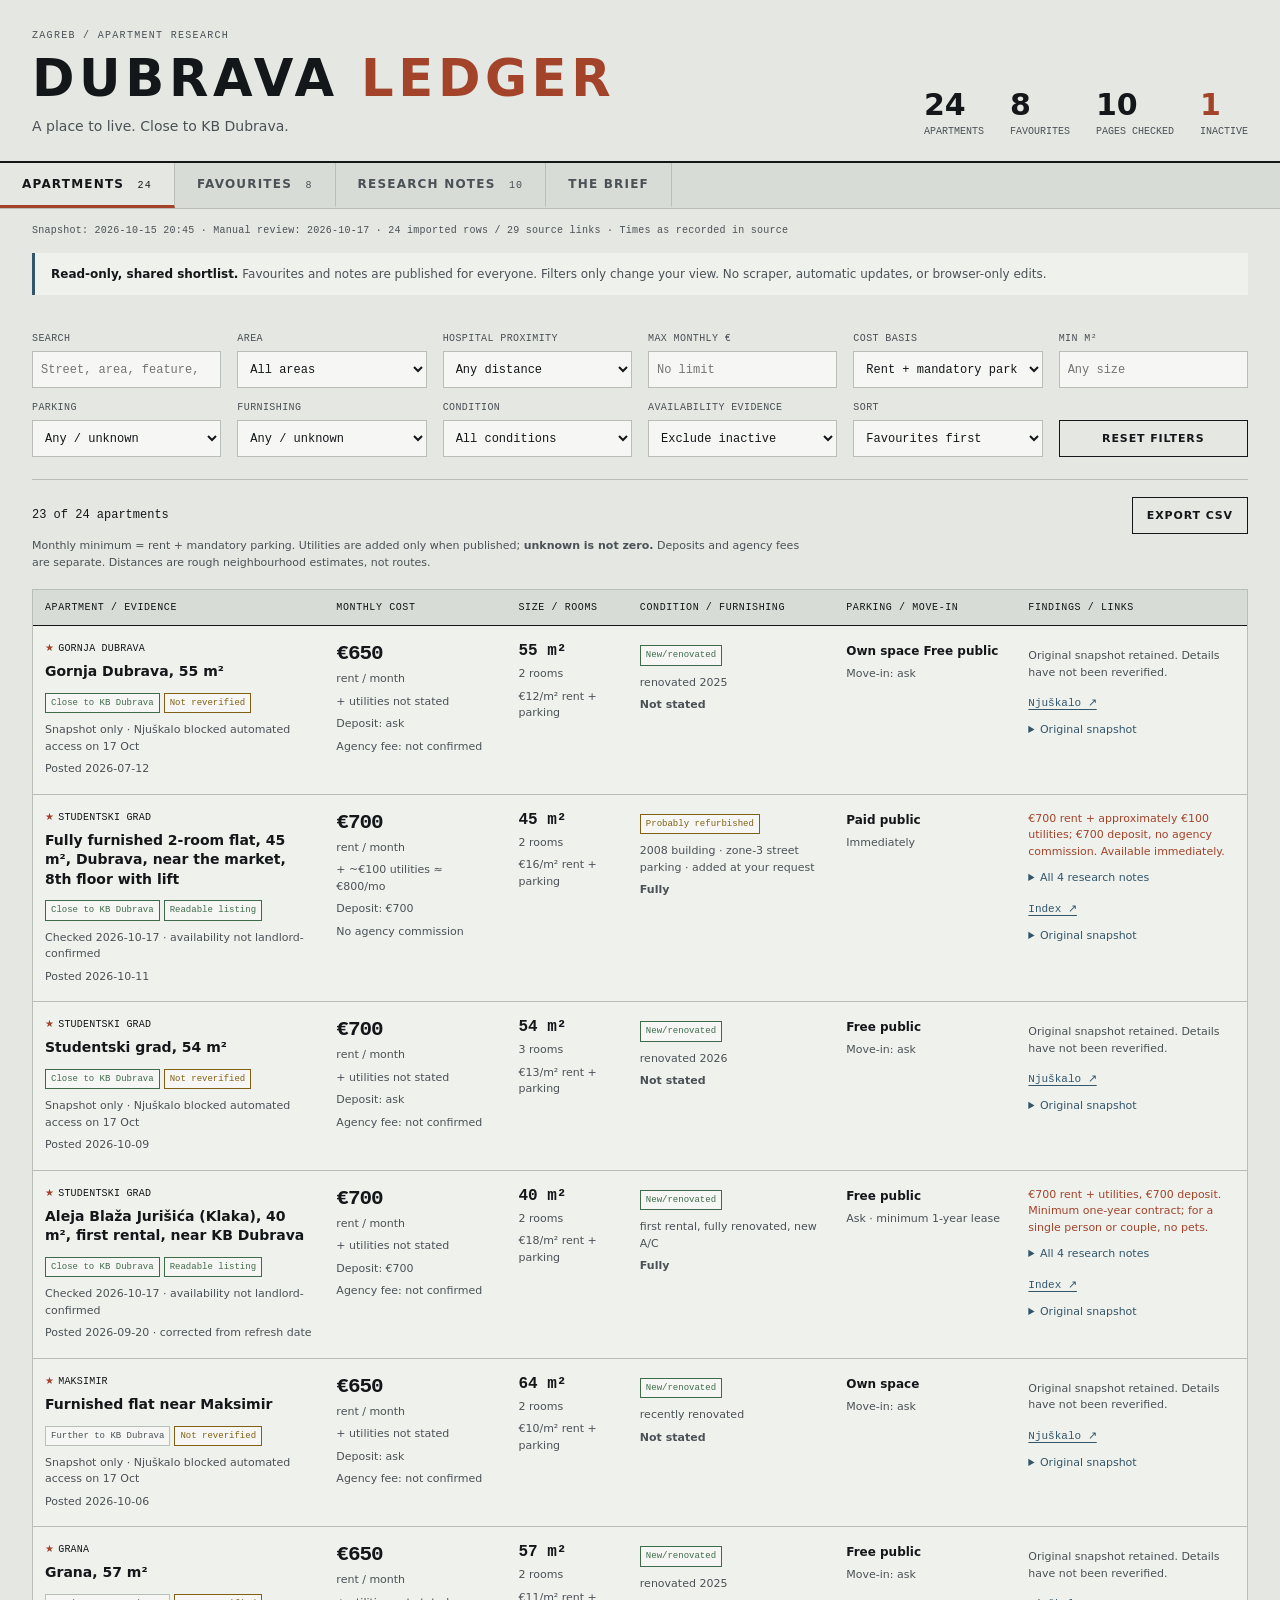
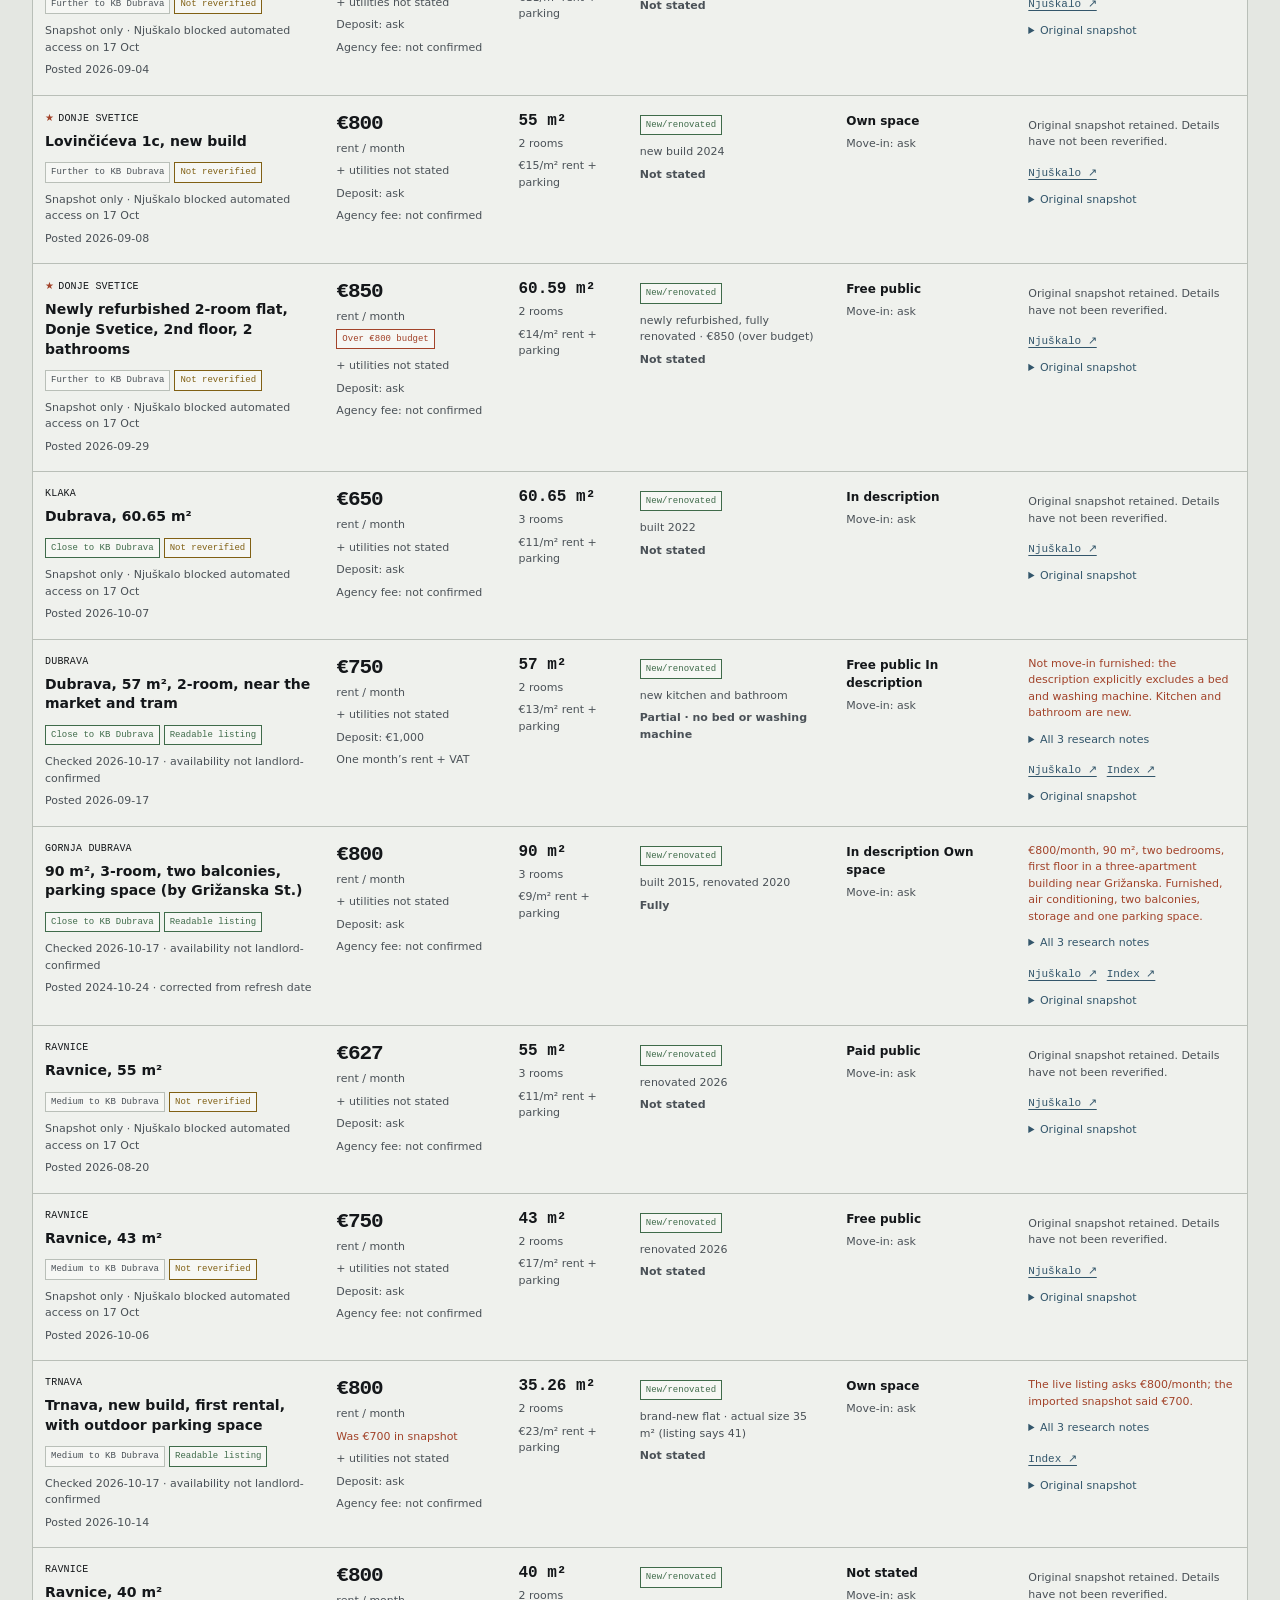
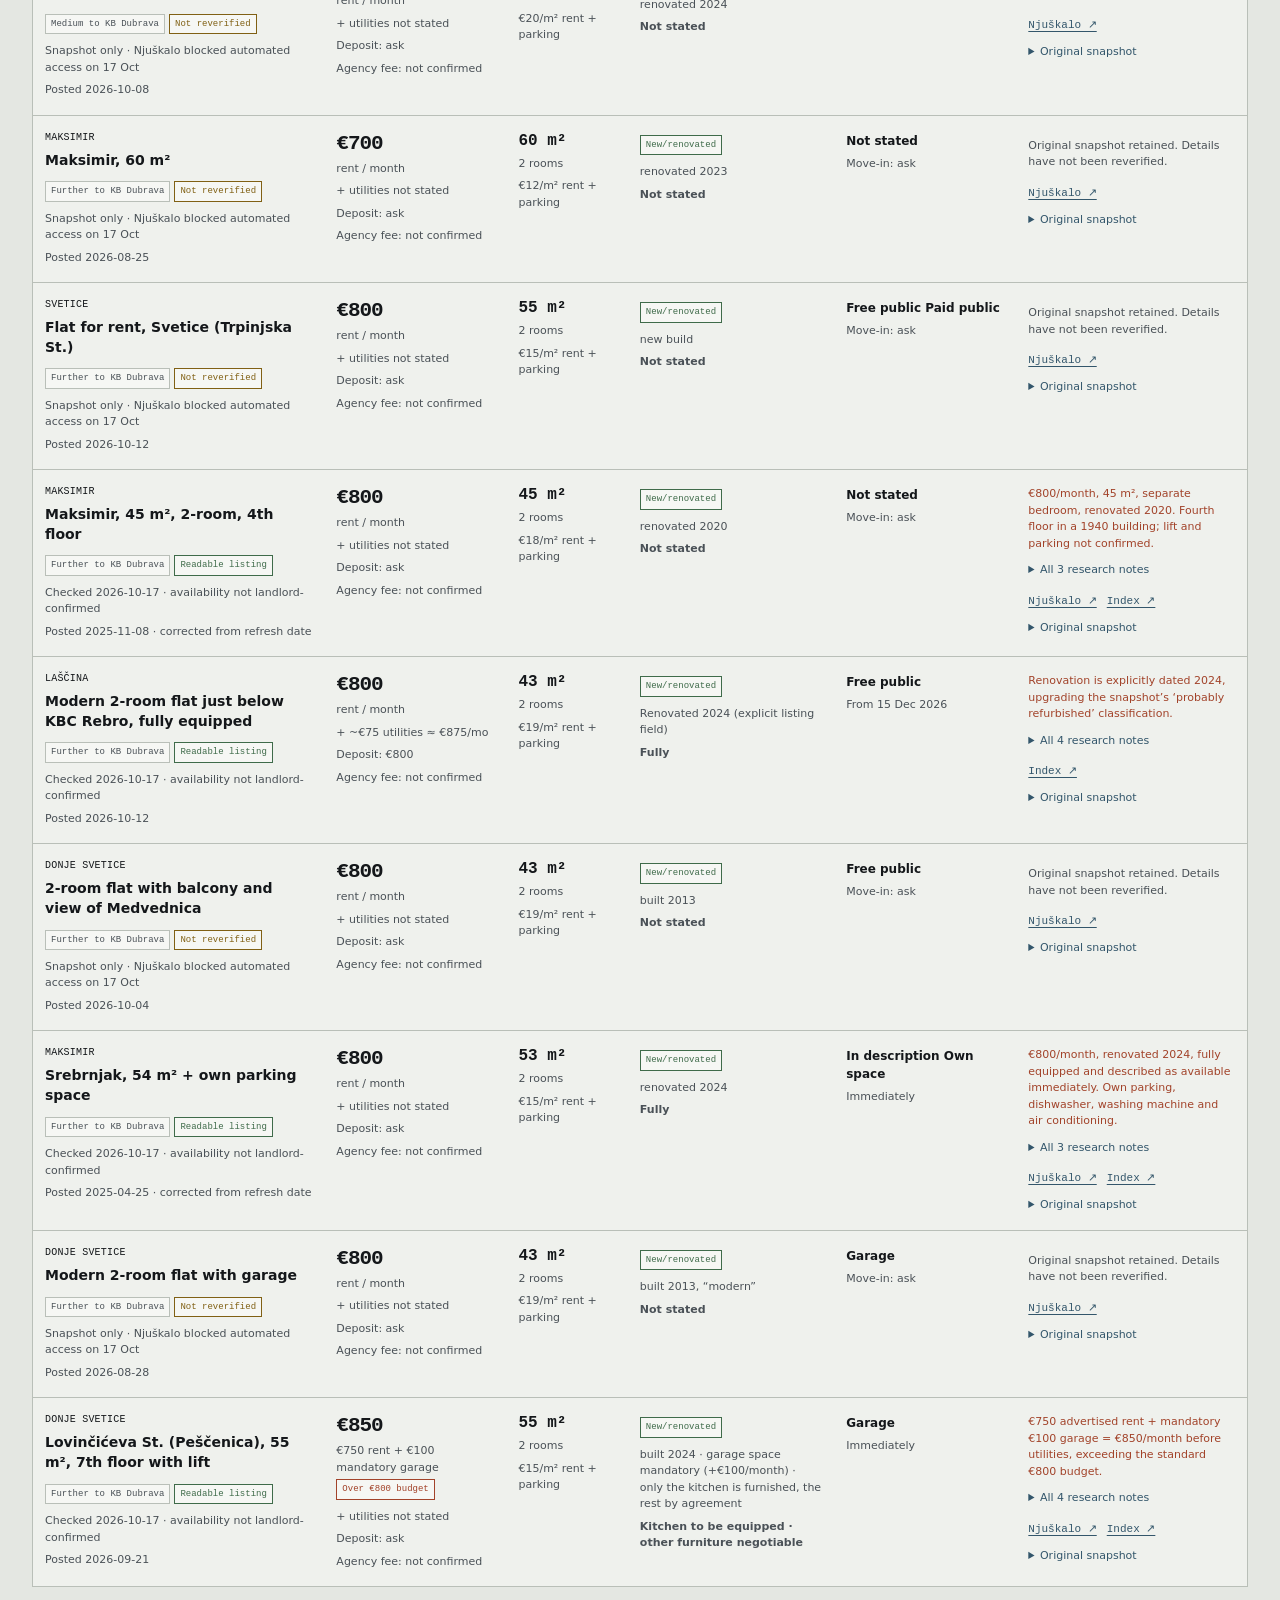
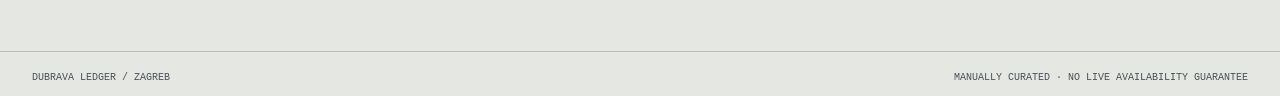
==== index.html @ 677662ec "Update apartment ledger: 2026-10-17" ====
<!doctype html>
<html lang="en">
<head>
  <meta charset="utf-8">
  <meta name="viewport" content="width=device-width, initial-scale=1">
  <meta name="theme-color" content="#e4e7e2">
  <meta name="description" content="A curated apartment rental shortlist near KB Dubrava, Zagreb. Prices, parking, furnishing and manually checked findings.">
  <title>Dubrava ledger — apartments, Zagreb</title>
  <style>:root{--paper:#e4e7e2;--paper-2:#d8dcd6;--card:#eff1ed;--ink:#14171a;--muted:#4a5157;--rule:#b9bfb8;--rust:#a2432a;--slate:#33566b;--green:#3f6b4a;--amber:#806014;--mono:ui-monospace,SFMono-Regular,Menlo,Consolas,monospace;--display:"Arial Narrow","Helvetica Neue Condensed",system-ui,sans-serif}
*{box-sizing:border-box}body{margin:0;background:var(--paper);color:var(--ink);font:14px/1.5 system-ui,-apple-system,sans-serif;-webkit-font-smoothing:antialiased}button,input,select{font:inherit}button,a,input,select,summary{-webkit-tap-highlight-color:transparent}a{color:var(--slate);text-underline-offset:3px}a:hover{color:var(--rust)}button{cursor:pointer}button:focus-visible,a:focus-visible,summary:focus-visible,input:focus-visible,select:focus-visible,.table-wrap:focus-visible{outline:2px solid var(--slate);outline-offset:3px}[hidden]{display:none!important}.masthead{display:flex;gap:24px;justify-content:space-between;align-items:end;padding:30px 32px 24px;border-bottom:2px solid var(--ink)}.eyebrow{font:10px var(--mono);letter-spacing:.13em;text-transform:uppercase;color:var(--muted);margin:0 0 12px}h1{font:750 clamp(32px,4vw,54px)/1 var(--display);text-transform:uppercase;letter-spacing:.09em;margin:0}h1 span{color:var(--rust)}.subtitle{margin:12px 0 0;color:var(--muted)}.counters{display:flex;gap:26px;flex-shrink:0}.counter{font:10px var(--mono);text-transform:uppercase;color:var(--muted)}.counter b{display:block;font:650 30px var(--display);color:var(--ink);margin-bottom:4px}.counter:last-child b{color:var(--rust)}.tabs{display:flex;background:var(--paper-2);border-bottom:1px solid var(--rule);position:sticky;top:0;z-index:10;overflow-x:auto}.tabs button{border:0;border-right:1px solid var(--rule);border-bottom:3px solid transparent;background:none;padding:14px 22px;font:700 12px var(--display);letter-spacing:.1em;text-transform:uppercase;color:var(--muted);white-space:nowrap}.tabs button[aria-pressed=true]{background:var(--paper);border-bottom-color:var(--rust);color:var(--ink)}.tabs span{font:10px var(--mono);margin-left:8px}.tabs button:hover{background:var(--card)}main{padding:0 32px 64px;max-width:1800px;margin:auto}.edition{padding:14px 0;font:10px/1.6 var(--mono);color:var(--muted);letter-spacing:.025em}.notice{padding:12px 16px;background:var(--card);border-left:3px solid var(--slate);color:var(--muted);margin-bottom:20px;font-size:12px}.notice strong{color:var(--ink)}.warning{border-color:var(--amber)}.filters{display:grid;grid-template-columns:repeat(6,minmax(130px,1fr));gap:14px 16px;padding:18px 0 22px;border-bottom:1px solid var(--rule);align-items:end}.filters label{display:flex;flex-direction:column;gap:7px;font:10px var(--mono);letter-spacing:.04em;text-transform:uppercase;color:var(--muted)}input,select{border:1px solid var(--rule);background:#f6f7f4;color:var(--ink);border-radius:0;padding:9px 8px;min-width:0;width:100%;font:12px var(--mono);height:37px}.button{border:1px solid var(--ink);border-radius:0;background:var(--ink);color:var(--paper);font:700 11px var(--display);text-transform:uppercase;letter-spacing:.08em;padding:10px 14px;min-height:37px}.button.ghost{background:transparent;color:var(--ink)}.button:hover{background:var(--paper-2);color:var(--ink)}.results-bar{display:flex;justify-content:space-between;align-items:center;gap:16px;margin-top:16px}.results-bar p{font:12px var(--mono)}.cost-key{font-size:11px;color:var(--muted);max-width:110ch;margin:4px 0 18px}.table-wrap{overflow:auto;border:1px solid var(--rule);background:var(--card)}table{width:100%;border-collapse:collapse;table-layout:fixed}th{text-align:left;font:10px var(--mono);text-transform:uppercase;letter-spacing:.06em;background:var(--paper-2);padding:12px;border-bottom:1px solid var(--ink)}th:first-child{width:24%}th:nth-child(2){width:15%}th:nth-child(3){width:10%}th:nth-child(4){width:17%}th:nth-child(5){width:15%}th:nth-child(6){width:19%}td{padding:16px 12px;vertical-align:top;border-bottom:1px solid var(--rule);font-size:12px;overflow-wrap:anywhere}tr:last-child td{border-bottom:0}tbody tr:hover{background:#e7eae5}.listing-title{font-weight:650;font-size:14px;margin:8px 0;line-height:1.4}.area-label{font:10px var(--mono);text-transform:uppercase;letter-spacing:.02em}.favourite{color:var(--rust);margin-right:4px}.badge{display:inline-block;font:9px/1.6 var(--mono);padding:2px 5px;border:1px solid var(--rule);margin:3px 4px 3px 0;color:var(--muted);background:#f6f7f4}.badge.good{color:var(--green);border-color:var(--green)}.badge.warn{color:var(--amber);border-color:var(--amber)}.badge.bad{color:var(--rust);border-color:var(--rust)}.money{font:650 21px var(--mono);letter-spacing:-.05em;white-space:nowrap}.detail{display:block;color:var(--muted);font-size:11px;margin-top:6px}.number{font:600 16px var(--mono);white-space:nowrap}.price-change{color:var(--rust)}.inactive{color:var(--muted)}.inactive .listing-title{text-decoration:line-through}.links{display:flex;gap:10px;flex-wrap:wrap;margin-top:12px}.links a{font:11px var(--mono);padding:3px 0}.findings-summary{margin:0 0 8px;color:var(--rust);font-size:11px}.row-findings{margin:8px 0 0;padding-left:16px;font-size:11px}.row-findings li{margin:6px 0}summary{cursor:pointer;color:var(--slate);font-size:11px}details{margin-top:10px}details p{font-size:11px;color:var(--muted);margin:8px 0}.empty{text-align:center;padding:60px 20px;background:var(--card);border:1px solid var(--rule)}.section-heading{margin:18px 0 24px}.section-heading h2,.brief h2{font:650 30px var(--display);letter-spacing:.02em;margin:0 0 8px}.section-heading p{color:var(--muted);max-width:75ch}.findings-grid{display:grid;grid-template-columns:repeat(2,minmax(0,1fr));gap:18px}.finding-card{padding:22px;background:var(--card);border:1px solid var(--rule);border-top:3px solid var(--slate)}.finding-card h3{font-size:16px;margin:8px 0}.finding-card ul{padding-left:18px;color:var(--muted);font-size:13px}.finding-card li{margin:8px 0}.brief{max-width:1050px;margin-top:20px}.brief-grid{display:grid;grid-template-columns:1fr 1fr;gap:20px;margin:24px 0}.brief article{padding:24px;background:var(--card);border-top:2px solid var(--ink)}.brief h3{margin:0 0 10px;font-size:19px}.brief p{color:var(--muted)}.brief article p:last-child{margin-bottom:0}footer{display:flex;justify-content:space-between;gap:16px;padding:20px 32px;border-top:1px solid var(--rule);font:10px var(--mono);text-transform:uppercase;color:var(--muted)}
@media(min-width:1600px){td{padding:18px 16px}}@media(max-width:1100px){.filters{grid-template-columns:repeat(4,minmax(120px,1fr))}.counters{gap:16px}table{min-width:1100px}.masthead{padding:24px}main{padding:0 24px 48px}}@media(max-width:650px){.masthead{display:block;padding:24px 18px}.counters{margin-top:24px;justify-content:space-between}.counter b{font-size:25px}main{padding:0 16px 40px}.tabs button{padding:13px 14px;font-size:11px}.filters{grid-template-columns:repeat(2,minmax(0,1fr));gap:14px 12px}.filters .search{grid-column:1/-1}.edition{font-size:9px}.notice{padding:12px}.results-bar p{font-size:11px}.table-wrap{border:0;background:transparent;overflow:visible}table,tbody{display:block;min-width:0}thead{display:none}tr{display:grid;grid-template-columns:1fr 1fr;background:var(--card);border:1px solid var(--rule);border-top:2px solid var(--ink);margin-bottom:16px}td{display:block;padding:12px;border-bottom:1px solid var(--rule)}td::before{content:attr(data-label);display:block;font:9px var(--mono);text-transform:uppercase;letter-spacing:.06em;color:var(--muted);margin-bottom:8px}td:first-child,td:last-child{grid-column:1/-1}td:first-child::before{display:none}td:last-child{border-bottom:0}.listing-title{font-size:16px}.findings-grid,.brief-grid{grid-template-columns:1fr}.finding-card{padding:18px}footer{padding:18px;flex-direction:column}.cost-key{font-size:11px}}
@media print{.tabs,.filters,.results-bar button,.edition,.button,footer{display:none}body{background:white;font-size:10px}main{padding:0}.masthead{padding:10px 0}.table-wrap{overflow:visible}table{min-width:0}th,td{font-size:9px;padding:6px}.money{font-size:13px}.listing-title{font-size:11px}tr{break-inside:avoid}a{color:black}}
</style>
</head>
<body>
  <header class="masthead">
    <div><p class="eyebrow">Zagreb / apartment research</p><h1>Dubrava <span>ledger</span></h1><p class="subtitle">A place to live. Close to KB Dubrava.</p></div>
    <div class="counters" id="counters"></div>
  </header>
  <nav class="tabs" aria-label="Views">
    <button data-view="all" aria-pressed="true">Apartments <span>24</span></button>
    <button data-view="favourites" aria-pressed="false">Favourites <span>8</span></button>
    <button data-view="findings" aria-pressed="false">Research notes <span>10</span></button>
    <button data-view="brief" aria-pressed="false">The brief</button>
  </nav>
  <main>
    <div class="edition" id="edition"></div>
    <section id="listings-view" aria-label="Apartment listings">
      <div class="notice"><strong>Read-only, shared shortlist.</strong> Favourites and notes are published for everyone. Filters only change your view. No scraper, automatic updates, or browser-only edits.</div>
      <form id="filters" class="filters" role="search" aria-label="Filter apartments">
        <label class="search">Search<input id="query" type="search" placeholder="Street, area, feature, finding…"></label>
        <label>Area<select id="neighbourhood"><option value="">All areas</option></select></label>
        <label>Hospital proximity<select id="distance"><option value="">Any distance</option><option>Close</option><option>Medium</option><option>Further</option></select></label>
        <label>Max monthly €<input id="max-price" type="number" min="0" step="25" placeholder="No limit"></label>
        <label>Cost basis<select id="cost-basis"><option value="rent">Rent + mandatory parking</option><option value="total">Plus known utilities</option></select></label>
        <label>Min m²<input id="min-area" type="number" min="0" step="5" placeholder="Any size"></label>
        <label>Parking<select id="parking"><option value="">Any / unknown</option><option value="confirmed">Confirmed parking</option><option value="own">Own space / garage</option><option value="free">Free public</option></select></label>
        <label>Furnishing<select id="furnished"><option value="">Any / unknown</option><option value="full">Fully furnished</option><option value="partial">Partial / kitchen only</option><option value="unknown">Not stated</option></select></label>
        <label>Condition<select id="condition"><option value="">All conditions</option><option value="confirmed">Confirmed new / renovated</option><option value="probable">Probably refurbished</option></select></label>
        <label>Availability evidence<select id="verification"><option value="">Exclude inactive</option><option value="all">Include inactive</option><option value="readable">Readable listing</option><option value="unchecked">Not reverified</option><option value="inactive">Inactive only</option></select></label>
        <label>Sort<select id="sort"><option value="favourites">Favourites first</option><option value="price">Lowest monthly cost</option><option value="area">Largest first</option><option value="distance">Closest first</option><option value="posted">Latest posted</option></select></label>
        <button class="button ghost" type="reset">Reset filters</button>
      </form>
      <div class="results-bar"><p id="result-count" role="status" aria-live="polite"></p><button id="export" class="button ghost">Export CSV</button></div>
      <p class="cost-key">Monthly minimum = rent + mandatory parking. Utilities are added only when published; <strong>unknown is not zero.</strong> Deposits and agency fees are separate. Distances are rough neighbourhood estimates, not routes.</p>
      <div class="table-wrap" tabindex="0" role="region" aria-label="Apartment comparison, scroll horizontally on smaller screens">
        <table><thead><tr><th>Apartment / evidence</th><th>Monthly cost</th><th>Size / rooms</th><th>Condition / furnishing</th><th>Parking / move-in</th><th>Findings / links</th></tr></thead><tbody id="rows"></tbody></table>
      </div>
      <div id="empty" class="empty" hidden><h2>No apartments match.</h2><p>Try a wider area, a higher budget, or include listings that have not been reverified.</p><button class="button" id="empty-reset">Reset filters</button></div>
    </section>
    <section id="findings-view" hidden aria-label="Research notes">
      <div class="section-heading"><h2>Read the small print.</h2><p>Manual listing checks, not promises from landlords. Original snapshot details remain available under each apartment.</p></div>
      <div class="notice warning"><strong>Partial verification.</strong> Index pages were readable. Njuškalo returned an automated-access challenge. A blocked listing is not evidence that an apartment is unavailable. No landlord has been contacted.</div>
      <div id="findings-list" class="findings-grid"></div>
    </section>
    <section id="brief-view" class="brief" hidden aria-label="Research criteria">
      <h2>The brief</h2>
      <div class="brief-grid">
        <article><p class="eyebrow">01 / Budget</p><h3>Up to €800 per month.</h3><p>The original shortlist allows one named €850 exception: the refurbished 60.59 m² Donje Svetice apartment. Mandatory extras are shown explicitly; no listing is silently removed for exceeding the budget.</p></article>
        <article><p class="eyebrow">02 / Space</p><h3>A separate bedroom.</h3><p>At least two rooms, including a separate bedroom. Seller-entered room counts can conflict with descriptions. Unverified details are retained from the snapshot, not independently certified.</p></article>
        <article><p class="eyebrow">03 / Location</p><h3>Near KB Dubrava.</h3><p>Gornja Dubrava, Dubrava, Ravnice, Maksimir, Svetice and Donje Svetice, plus the areas already included in the supplied shortlist. Close ≈ up to 2 km; medium ≈ 2–4 km; further ≈ over 4 km. These are inherited estimates, not measured journeys.</p></article>
        <article><p class="eyebrow">04 / Condition</p><h3>Newer or refurbished.</h3><p>New build, renovation from 2019 onward, or explicit claims such as first rental or newly furnished. Evidence and ambiguities are shown alongside each apartment. Photos have not been independently assessed in this review.</p></article>
      </div>
      <div class="notice"><strong>What was imported:</strong> all 24 visible rows and eight favourites from the supplied HTML snapshot. Its header mentioned 72 total listings, but the hidden rows and 48 rejected entries were not included in the file. Cross-posts stay grouped as one apartment.</div>
      <h3>How to read this page</h3><p><strong>Readable listing</strong> means the page was accessible without an inactive notice when checked. It does not confirm the flat is still available. <strong>Not reverified</strong> means the original snapshot is the only evidence. <strong>Inactive</strong> requires an explicit removal marker.</p>
      <p>Updates are curated in the project’s data file and republished. There is no database, tracking, account, shared-storage dependency, or automatic collection.</p>
    </section>
  </main>
  <footer><span>Dubrava ledger / Zagreb</span><span>Manually curated · No live availability guarantee</span></footer>
  <noscript><p class="notice">Enable JavaScript to view the embedded apartment dataset and filters.</p></noscript>
  <script id="listing-data" type="application/json">{"snapshot_at": "2026-10-15 20:45", "reviewed_at": "2026-10-17", "listings": [{"id": "I:7633964", "favourite": false, "posted": "2026-10-14", "new_in_snapshot": true, "rent": 800, "original_rent": 700, "utilities": null, "area": 35.26, "rooms": 2, "neighbourhood": "Trnava", "distance": "Medium", "title": "Trnava, new build, first rental, with outdoor parking space", "condition": "New/renovated", "condition_note": "brand-new flat · actual size 35 m² (listing says 41)", "furnished": "Not stated", "parking": "Own space", "move_in": "ask", "links": [{"url": "https://www.index.hr/oglasi/nekretnine/najam-stanova/oglas/stan/7633964", "label": "Index"}], "notes": "", "verification": "readable", "findings": ["The live listing asks €800/month; the imported snapshot said €700.", "Description states 35.26 m², a separate bedroom and an included 12.10 m² outdoor parking space. Structured fields say 41.31 m² and one room, conflicting with the description.", "First rental, first floor, lift. Furnishing, utilities, deposit and agency commission are not confirmed."], "deposit": null, "mandatory_parking": 0, "agency_fee": null, "snapshot": {"id": "I:7633964", "favourite": false, "posted": "2026-10-14", "new_in_snapshot": true, "rent": 700, "original_rent": 700, "utilities": null, "area": 35.3, "rooms": 2, "neighbourhood": "Trnava", "distance": "Medium", "title": "Trnava, new build, first rental, with outdoor parking space", "condition": "New/renovated", "condition_note": "brand-new flat · actual size 35 m² (listing says 41)", "furnished": "Not stated", "parking": "Own space", "move_in": "ask", "links": [{"url": "https://www.index.hr/oglasi/nekretnine/najam-stanova/oglas/stan/7633964", "label": "Index"}], "notes": "", "verification": "unchecked", "findings": [], "deposit": null, "mandatory_parking": 0, "agency_fee": null}, "verified_at": "2026-10-17"}, {"id": "N:16278754", "favourite": false, "posted": "2026-10-12", "new_in_snapshot": false, "rent": 800, "original_rent": 800, "utilities": null, "area": 55.0, "rooms": 2, "neighbourhood": "Svetice", "distance": "Further", "title": "Flat for rent, Svetice (Trpinjska St.)", "condition": "New/renovated", "condition_note": "new build", "furnished": "Not stated", "parking": "Free public Paid public", "move_in": "ask", "links": [{"url": "https://www.njuskalo.hr/nekretnine/stan-oglas-16278754", "label": "Njuškalo"}], "notes": "", "verification": "unchecked", "findings": [], "deposit": null, "mandatory_parking": 0, "agency_fee": null, "snapshot": {"id": "N:16278754", "favourite": false, "posted": "2026-10-12", "new_in_snapshot": false, "rent": 800, "original_rent": 800, "utilities": null, "area": 55.0, "rooms": 2, "neighbourhood": "Svetice", "distance": "Further", "title": "Flat for rent, Svetice (Trpinjska St.)", "condition": "New/renovated", "condition_note": "new build", "furnished": "Not stated", "parking": "Free public Paid public", "move_in": "ask", "links": [{"url": "https://www.njuskalo.hr/nekretnine/stan-oglas-16278754", "label": "Njuškalo"}], "notes": "", "verification": "unchecked", "findings": [], "deposit": null, "mandatory_parking": 0, "agency_fee": null}}, {"id": "I:7103578", "favourite": false, "posted": "2025-11-08", "new_in_snapshot": false, "rent": 800, "original_rent": 800, "utilities": null, "area": 45.0, "rooms": 2, "neighbourhood": "Maksimir", "distance": "Further", "title": "Maksimir, 45 m², 2-room, 4th floor", "condition": "New/renovated", "condition_note": "renovated 2020", "furnished": "Not stated", "parking": "Not stated", "move_in": "ask", "links": [{"url": "https://www.njuskalo.hr/nekretnine/stan-oglas-48044715", "label": "Njuškalo"}, {"url": "https://www.index.hr/oglasi/nekretnine/najam-stanova/oglas/stan/7103578", "label": "Index"}], "notes": "", "verification": "readable", "findings": ["€800/month, 45 m², separate bedroom, renovated 2020. Fourth floor in a 1940 building; lift and parking not confirmed.", "Pets explicitly allowed. Agency offers a video and floor plan before a viewing; commission and furnishing need confirmation.", "12 October is the refresh date, not the original posting date (8 November 2025)."], "deposit": null, "mandatory_parking": 0, "agency_fee": null, "snapshot": {"id": "I:7103578", "favourite": false, "posted": "2026-10-12", "new_in_snapshot": false, "rent": 800, "original_rent": 800, "utilities": null, "area": 45.0, "rooms": 2, "neighbourhood": "Maksimir", "distance": "Further", "title": "Maksimir, 45 m², 2-room, 4th floor", "condition": "New/renovated", "condition_note": "renovated 2020", "furnished": "Not stated", "parking": "Not stated", "move_in": "ask", "links": [{"url": "https://www.njuskalo.hr/nekretnine/stan-oglas-48044715", "label": "Njuškalo"}, {"url": "https://www.index.hr/oglasi/nekretnine/najam-stanova/oglas/stan/7103578", "label": "Index"}], "notes": "", "verification": "unchecked", "findings": [], "deposit": null, "mandatory_parking": 0, "agency_fee": null}, "verified_at": "2026-10-17"}, {"id": "I:7631451", "favourite": false, "posted": "2026-10-12", "new_in_snapshot": true, "rent": 800, "original_rent": 800, "utilities": 75, "area": 43.0, "rooms": 2, "neighbourhood": "Laščina", "distance": "Further", "title": "Modern 2-room flat just below KBC Rebro, fully equipped", "condition": "New/renovated", "condition_note": "Renovated 2024 (explicit listing field)", "furnished": "Fully", "parking": "Free public", "move_in": "From 15 Dec 2026", "links": [{"url": "https://www.index.hr/oglasi/nekretnine/najam-stanova/oglas/stan/7631451", "label": "Index"}], "notes": "", "verification": "readable", "findings": ["Renovation is explicitly dated 2024, upgrading the snapshot’s ‘probably refurbished’ classification.", "€800 rent + approximately €75 utilities; TV/internet chosen separately. €800 deposit and a minimum one-year lease.", "Available only from 15 December 2026. Near KBC Rebro, not KB Dubrava.", "Fully furnished with dishwasher and washer-dryer; gas heating, first floor, free public parking."], "deposit": 800, "mandatory_parking": 0, "agency_fee": null, "snapshot": {"id": "I:7631451", "favourite": false, "posted": "2026-10-12", "new_in_snapshot": true, "rent": 800, "original_rent": 800, "utilities": 75, "area": 43.0, "rooms": 2, "neighbourhood": "Laščina", "distance": "Further", "title": "Modern 2-room flat just below KBC Rebro, fully equipped", "condition": "Probably refurbished", "condition_note": "“modern” · aimed at doctors and residents", "furnished": "Fully", "parking": "Free public", "move_in": "From 15 Dec 2026", "links": [{"url": "https://www.index.hr/oglasi/nekretnine/najam-stanova/oglas/stan/7631451", "label": "Index"}], "notes": "", "verification": "unchecked", "findings": [], "deposit": null, "mandatory_parking": 0, "agency_fee": null}, "verified_at": "2026-10-17"}, {"id": "I:7630950", "favourite": true, "posted": "2026-10-11", "new_in_snapshot": false, "rent": 700, "original_rent": 700, "utilities": 100, "area": 45.0, "rooms": 2, "neighbourhood": "Studentski grad", "distance": "Close", "title": "Fully furnished 2-room flat, 45 m², Dubrava, near the market, 8th floor with lift", "condition": "Probably refurbished", "condition_note": "2008 building · zone-3 street parking · added at your request", "furnished": "Fully", "parking": "Paid public", "move_in": "Immediately", "links": [{"url": "https://www.index.hr/oglasi/nekretnine/najam-stanova/oglas/stan/7630950", "label": "Index"}], "notes": "", "verification": "readable", "findings": ["€700 rent + approximately €100 utilities; €700 deposit, no agency commission. Available immediately.", "Fully furnished: separate bedroom, dishwasher, washing machine, oven, TV and fibre connection. Eighth floor with a lift.", "Parking conflict: description says paid zone-3 street parking; a structured field says garage. Do not assume a garage is included.", "The building dates to 2008; a recent renovation is not independently confirmed."], "deposit": 700, "mandatory_parking": 0, "agency_fee": "No agency commission", "snapshot": {"id": "I:7630950", "favourite": true, "posted": "2026-10-11", "new_in_snapshot": false, "rent": 700, "original_rent": 700, "utilities": 100, "area": 45.0, "rooms": 2, "neighbourhood": "Studentski grad", "distance": "Close", "title": "Fully furnished 2-room flat, 45 m², Dubrava, near the market, 8th floor with lift", "condition": "Probably refurbished", "condition_note": "2008 building · zone-3 street parking · added at your request", "furnished": "Fully", "parking": "Paid public", "move_in": "Immediately", "links": [{"url": "https://www.index.hr/oglasi/nekretnine/najam-stanova/oglas/stan/7630950", "label": "Index"}], "notes": "", "verification": "unchecked", "findings": [], "deposit": null, "mandatory_parking": 0, "agency_fee": null}, "verified_at": "2026-10-17"}, {"id": "N:51794152", "favourite": true, "posted": "2026-10-09", "new_in_snapshot": false, "rent": 700, "original_rent": 700, "utilities": null, "area": 54.0, "rooms": 3, "neighbourhood": "Studentski grad", "distance": "Close", "title": "Studentski grad, 54 m²", "condition": "New/renovated", "condition_note": "renovated 2026", "furnished": "Not stated", "parking": "Free public", "move_in": "ask", "links": [{"url": "https://www.njuskalo.hr/nekretnine/stan-oglas-51794152", "label": "Njuškalo"}], "notes": "", "verification": "unchecked", "findings": [], "deposit": null, "mandatory_parking": 0, "agency_fee": null, "snapshot": {"id": "N:51794152", "favourite": true, "posted": "2026-10-09", "new_in_snapshot": false, "rent": 700, "original_rent": 700, "utilities": null, "area": 54.0, "rooms": 3, "neighbourhood": "Studentski grad", "distance": "Close", "title": "Studentski grad, 54 m²", "condition": "New/renovated", "condition_note": "renovated 2026", "furnished": "Not stated", "parking": "Free public", "move_in": "ask", "links": [{"url": "https://www.njuskalo.hr/nekretnine/stan-oglas-51794152", "label": "Njuškalo"}], "notes": "", "verification": "unchecked", "findings": [], "deposit": null, "mandatory_parking": 0, "agency_fee": null}}, {"id": "N:42009217", "favourite": false, "posted": "2026-10-08", "new_in_snapshot": false, "rent": 800, "original_rent": 800, "utilities": null, "area": 40.0, "rooms": 2, "neighbourhood": "Ravnice", "distance": "Medium", "title": "Ravnice, 40 m²", "condition": "New/renovated", "condition_note": "renovated 2024", "furnished": "Not stated", "parking": "Not stated", "move_in": "ask", "links": [{"url": "https://www.njuskalo.hr/nekretnine/stan-oglas-42009217", "label": "Njuškalo"}], "notes": "", "verification": "unchecked", "findings": [], "deposit": null, "mandatory_parking": 0, "agency_fee": null, "snapshot": {"id": "N:42009217", "favourite": false, "posted": "2026-10-08", "new_in_snapshot": false, "rent": 800, "original_rent": 800, "utilities": null, "area": 40.0, "rooms": 2, "neighbourhood": "Ravnice", "distance": "Medium", "title": "Ravnice, 40 m²", "condition": "New/renovated", "condition_note": "renovated 2024", "furnished": "Not stated", "parking": "Not stated", "move_in": "ask", "links": [{"url": "https://www.njuskalo.hr/nekretnine/stan-oglas-42009217", "label": "Njuškalo"}], "notes": "", "verification": "unchecked", "findings": [], "deposit": null, "mandatory_parking": 0, "agency_fee": null}}, {"id": "N:51470356", "favourite": false, "posted": "2026-10-07", "new_in_snapshot": false, "rent": 650, "original_rent": 650, "utilities": null, "area": 60.65, "rooms": 3, "neighbourhood": "Klaka", "distance": "Close", "title": "Dubrava, 60.65 m²", "condition": "New/renovated", "condition_note": "built 2022", "furnished": "Not stated", "parking": "In description", "move_in": "ask", "links": [{"url": "https://www.njuskalo.hr/nekretnine/stan-oglas-51470356", "label": "Njuškalo"}], "notes": "", "verification": "unchecked", "findings": [], "deposit": null, "mandatory_parking": 0, "agency_fee": null, "snapshot": {"id": "N:51470356", "favourite": false, "posted": "2026-10-07", "new_in_snapshot": false, "rent": 650, "original_rent": 650, "utilities": null, "area": 60.65, "rooms": 3, "neighbourhood": "Klaka", "distance": "Close", "title": "Dubrava, 60.65 m²", "condition": "New/renovated", "condition_note": "built 2022", "furnished": "Not stated", "parking": "In description", "move_in": "ask", "links": [{"url": "https://www.njuskalo.hr/nekretnine/stan-oglas-51470356", "label": "Njuškalo"}], "notes": "", "verification": "unchecked", "findings": [], "deposit": null, "mandatory_parking": 0, "agency_fee": null}}, {"id": "N:51754534", "favourite": true, "posted": "2026-10-06", "new_in_snapshot": false, "rent": 650, "original_rent": 650, "utilities": null, "area": 64.0, "rooms": 2, "neighbourhood": "Maksimir", "distance": "Further", "title": "Furnished flat near Maksimir", "condition": "New/renovated", "condition_note": "recently renovated", "furnished": "Not stated", "parking": "Own space", "move_in": "ask", "links": [{"url": "https://www.njuskalo.hr/nekretnine/stan-oglas-51754534", "label": "Njuškalo"}], "notes": "", "verification": "unchecked", "findings": [], "deposit": null, "mandatory_parking": 0, "agency_fee": null, "snapshot": {"id": "N:51754534", "favourite": true, "posted": "2026-10-06", "new_in_snapshot": false, "rent": 650, "original_rent": 650, "utilities": null, "area": 64.0, "rooms": 2, "neighbourhood": "Maksimir", "distance": "Further", "title": "Furnished flat near Maksimir", "condition": "New/renovated", "condition_note": "recently renovated", "furnished": "Not stated", "parking": "Own space", "move_in": "ask", "links": [{"url": "https://www.njuskalo.hr/nekretnine/stan-oglas-51754534", "label": "Njuškalo"}], "notes": "", "verification": "unchecked", "findings": [], "deposit": null, "mandatory_parking": 0, "agency_fee": null}}, {"id": "N:51693449", "favourite": false, "posted": "2026-10-06", "new_in_snapshot": false, "rent": 750, "original_rent": 750, "utilities": null, "area": 43.0, "rooms": 2, "neighbourhood": "Ravnice", "distance": "Medium", "title": "Ravnice, 43 m²", "condition": "New/renovated", "condition_note": "renovated 2026", "furnished": "Not stated", "parking": "Free public", "move_in": "ask", "links": [{"url": "https://www.njuskalo.hr/nekretnine/stan-oglas-51693449", "label": "Njuškalo"}], "notes": "", "verification": "unchecked", "findings": [], "deposit": null, "mandatory_parking": 0, "agency_fee": null, "snapshot": {"id": "N:51693449", "favourite": false, "posted": "2026-10-06", "new_in_snapshot": false, "rent": 750, "original_rent": 750, "utilities": null, "area": 43.0, "rooms": 2, "neighbourhood": "Ravnice", "distance": "Medium", "title": "Ravnice, 43 m²", "condition": "New/renovated", "condition_note": "renovated 2026", "furnished": "Not stated", "parking": "Free public", "move_in": "ask", "links": [{"url": "https://www.njuskalo.hr/nekretnine/stan-oglas-51693449", "label": "Njuškalo"}], "notes": "", "verification": "unchecked", "findings": [], "deposit": null, "mandatory_parking": 0, "agency_fee": null}}, {"id": "I:7552223", "favourite": true, "posted": "2026-09-20", "new_in_snapshot": false, "rent": 700, "original_rent": 700, "utilities": null, "area": 40.0, "rooms": 2, "neighbourhood": "Studentski grad", "distance": "Close", "title": "Aleja Blaža Jurišića (Klaka), 40 m², first rental, near KB Dubrava", "condition": "New/renovated", "condition_note": "first rental, fully renovated, new A/C", "furnished": "Fully", "parking": "Free public", "move_in": "Ask · minimum 1-year lease", "links": [{"url": "https://www.index.hr/oglasi/nekretnine/najam-stanova/oglas/stan/7552223", "label": "Index"}], "notes": "", "verification": "readable", "findings": ["€700 rent + utilities, €700 deposit. Minimum one-year contract; for a single person or couple, no pets.", "Fully renovated and furnished, first rental. Free public parking in front of the building.", "Electric heating and new air conditioning. Utilities are described as low but no amount is published. Ask for winter bills.", "Third of four floors; lift is not confirmed. The displayed posting date is 20 September, refreshed 6 October."], "deposit": 700, "mandatory_parking": 0, "agency_fee": null, "snapshot": {"id": "I:7552223", "favourite": true, "posted": "2026-10-06", "new_in_snapshot": false, "rent": 700, "original_rent": 700, "utilities": null, "area": 40.0, "rooms": 2, "neighbourhood": "Studentski grad", "distance": "Close", "title": "Aleja Blaža Jurišića (Klaka), 40 m², first rental, near KB Dubrava", "condition": "New/renovated", "condition_note": "first rental, fully renovated, new A/C", "furnished": "Fully", "parking": "Free public", "move_in": "Min. 1-year lease", "links": [{"url": "https://www.index.hr/oglasi/nekretnine/najam-stanova/oglas/stan/7552223", "label": "Index"}], "notes": "", "verification": "unchecked", "findings": [], "deposit": null, "mandatory_parking": 0, "agency_fee": null}, "verified_at": "2026-10-17"}, {"id": "N:51508182", "favourite": false, "posted": "2026-10-04", "new_in_snapshot": false, "rent": 800, "original_rent": 800, "utilities": null, "area": 43.0, "rooms": 2, "neighbourhood": "Donje Svetice", "distance": "Further", "title": "2-room flat with balcony and view of Medvednica", "condition": "New/renovated", "condition_note": "built 2013", "furnished": "Not stated", "parking": "Free public", "move_in": "ask", "links": [{"url": "https://www.njuskalo.hr/nekretnine/stan-oglas-51508182", "label": "Njuškalo"}], "notes": "", "verification": "unchecked", "findings": [], "deposit": null, "mandatory_parking": 0, "agency_fee": null, "snapshot": {"id": "N:51508182", "favourite": false, "posted": "2026-10-04", "new_in_snapshot": false, "rent": 800, "original_rent": 800, "utilities": null, "area": 43.0, "rooms": 2, "neighbourhood": "Donje Svetice", "distance": "Further", "title": "2-room flat with balcony and view of Medvednica", "condition": "New/renovated", "condition_note": "built 2013", "furnished": "Not stated", "parking": "Free public", "move_in": "ask", "links": [{"url": "https://www.njuskalo.hr/nekretnine/stan-oglas-51508182", "label": "Njuškalo"}], "notes": "", "verification": "unchecked", "findings": [], "deposit": null, "mandatory_parking": 0, "agency_fee": null}}, {"id": "I:6408176", "favourite": false, "posted": "2024-10-24", "new_in_snapshot": false, "rent": 800, "original_rent": 800, "utilities": null, "area": 90.0, "rooms": 3, "neighbourhood": "Gornja Dubrava", "distance": "Close", "title": "90 m², 3-room, two balconies, parking space (by Grižanska St.)", "condition": "New/renovated", "condition_note": "built 2015, renovated 2020", "furnished": "Fully", "parking": "In description Own space", "move_in": "ask", "links": [{"url": "https://www.njuskalo.hr/nekretnine/stan-oglas-44821731", "label": "Njuškalo"}, {"url": "https://www.index.hr/oglasi/nekretnine/najam-stanova/oglas/stan/6408176", "label": "Index"}], "notes": "", "verification": "readable", "findings": ["€800/month, 90 m², two bedrooms, first floor in a three-apartment building near Grižanska. Furnished, air conditioning, two balconies, storage and one parking space.", "Description says one bathroom plus a separate WC, despite the structured field indicating two bathrooms.", "Original posting is 24 October 2024, refreshed 23 September 2026. The snapshot’s construction and renovation years could not be confirmed on Index. Utilities, deposit and agency fee need confirmation."], "deposit": null, "mandatory_parking": 0, "agency_fee": null, "snapshot": {"id": "I:6408176", "favourite": false, "posted": "2026-09-30", "new_in_snapshot": false, "rent": 800, "original_rent": 800, "utilities": null, "area": 90.0, "rooms": 3, "neighbourhood": "Gornja Dubrava", "distance": "Close", "title": "90 m², 3-room, two balconies, parking space (by Grižanska St.)", "condition": "New/renovated", "condition_note": "built 2015, renovated 2020", "furnished": "Fully", "parking": "In description Own space", "move_in": "ask", "links": [{"url": "https://www.njuskalo.hr/nekretnine/stan-oglas-44821731", "label": "Njuškalo"}, {"url": "https://www.index.hr/oglasi/nekretnine/najam-stanova/oglas/stan/6408176", "label": "Index"}], "notes": "", "verification": "unchecked", "findings": [], "deposit": null, "mandatory_parking": 0, "agency_fee": null}, "verified_at": "2026-10-17"}, {"id": "N:51292867", "favourite": true, "posted": "2026-09-29", "new_in_snapshot": false, "rent": 850, "original_rent": 850, "utilities": null, "area": 60.59, "rooms": 2, "neighbourhood": "Donje Svetice", "distance": "Further", "title": "Newly refurbished 2-room flat, Donje Svetice, 2nd floor, 2 bathrooms", "condition": "New/renovated", "condition_note": "newly refurbished, fully renovated · €850 (over budget)", "furnished": "Not stated", "parking": "Free public", "move_in": "ask", "links": [{"url": "https://www.njuskalo.hr/nekretnine/stan-oglas-51292867", "label": "Njuškalo"}], "notes": "", "verification": "unchecked", "findings": [], "deposit": null, "mandatory_parking": 0, "agency_fee": null, "snapshot": {"id": "N:51292867", "favourite": true, "posted": "2026-09-29", "new_in_snapshot": false, "rent": 850, "original_rent": 850, "utilities": null, "area": 60.59, "rooms": 2, "neighbourhood": "Donje Svetice", "distance": "Further", "title": "Newly refurbished 2-room flat, Donje Svetice, 2nd floor, 2 bathrooms", "condition": "New/renovated", "condition_note": "newly refurbished, fully renovated · €850 (over budget)", "furnished": "Not stated", "parking": "Free public", "move_in": "ask", "links": [{"url": "https://www.njuskalo.hr/nekretnine/stan-oglas-51292867", "label": "Njuškalo"}], "notes": "", "verification": "unchecked", "findings": [], "deposit": null, "mandatory_parking": 0, "agency_fee": null}}, {"id": "I:7575512", "favourite": false, "posted": "2026-09-27", "new_in_snapshot": false, "rent": 570, "original_rent": 570, "utilities": 100, "area": 50.0, "rooms": 2, "neighbourhood": "Gornja Dubrava", "distance": "Close", "title": "Gornja Dubrava, 50 m², above KB Dubrava, one-way street ", "condition": "New/renovated", "condition_note": "Built 2015, renovated 2023; listing now inactive", "furnished": "Fully", "parking": "Free public", "move_in": "ask", "links": [{"url": "https://www.index.hr/oglasi/nekretnine/najam-stanova/oglas/stan/7575512", "label": "Index"}], "notes": "", "verification": "inactive", "findings": ["Index explicitly marks this listing ‘Ovaj oglas je prodan!’ (taken/sold). It is inactive; the marker does not establish what happened to the rental.", "Retained for reference at €570 + approximately €100 utilities. Do not treat the old ‘available immediately’ description as current availability."], "deposit": 570, "mandatory_parking": 0, "agency_fee": "No agency commission", "snapshot": {"id": "I:7575512", "favourite": false, "posted": "2026-09-27", "new_in_snapshot": false, "rent": 570, "original_rent": 570, "utilities": 100, "area": 50.0, "rooms": 2, "neighbourhood": "Gornja Dubrava", "distance": "Close", "title": "Gornja Dubrava, 50 m², above KB Dubrava, one-way street ", "condition": "New/renovated", "condition_note": "built 2015", "furnished": "Fully", "parking": "Free public", "move_in": "ask", "links": [{"url": "https://www.index.hr/oglasi/nekretnine/najam-stanova/oglas/stan/7575512", "label": "Index"}], "notes": "", "verification": "unchecked", "findings": [], "deposit": null, "mandatory_parking": 0, "agency_fee": null}, "verified_at": "2026-10-17"}, {"id": "I:6773041", "favourite": false, "posted": "2025-04-25", "new_in_snapshot": false, "rent": 800, "original_rent": 800, "utilities": null, "area": 53.0, "rooms": 2, "neighbourhood": "Maksimir", "distance": "Further", "title": "Srebrnjak, 54 m² + own parking space", "condition": "New/renovated", "condition_note": "renovated 2024", "furnished": "Fully", "parking": "In description Own space", "move_in": "Immediately", "links": [{"url": "https://www.njuskalo.hr/nekretnine/stan-oglas-46892745", "label": "Njuškalo"}, {"url": "https://www.index.hr/oglasi/nekretnine/najam-stanova/oglas/stan/6773041", "label": "Index"}], "notes": "", "verification": "readable", "findings": ["€800/month, renovated 2024, fully equipped and described as available immediately. Own parking, dishwasher, washing machine and air conditioning.", "Actual description and structured area are 53 m²; the headline says 54 m². Raised ground floor, building from 2006.", "Original posting is 25 April 2025, refreshed 24 September 2026. Utilities, deposit and agency commission are not confirmed."], "deposit": null, "mandatory_parking": 0, "agency_fee": null, "snapshot": {"id": "I:6773041", "favourite": false, "posted": "2026-09-24", "new_in_snapshot": false, "rent": 800, "original_rent": 800, "utilities": null, "area": 53.0, "rooms": 2, "neighbourhood": "Maksimir", "distance": "Further", "title": "Srebrnjak, 54 m² + own parking space", "condition": "New/renovated", "condition_note": "renovated 2024", "furnished": "Fully", "parking": "In description Own space", "move_in": "Immediately", "links": [{"url": "https://www.njuskalo.hr/nekretnine/stan-oglas-46892745", "label": "Njuškalo"}, {"url": "https://www.index.hr/oglasi/nekretnine/najam-stanova/oglas/stan/6773041", "label": "Index"}], "notes": "", "verification": "unchecked", "findings": [], "deposit": null, "mandatory_parking": 0, "agency_fee": null}, "verified_at": "2026-10-17"}, {"id": "I:7156303", "favourite": false, "posted": "2026-09-21", "new_in_snapshot": false, "rent": 750, "original_rent": 750, "utilities": null, "area": 55.0, "rooms": 2, "neighbourhood": "Donje Svetice", "distance": "Further", "title": "Lovinčićeva St. (Peščenica), 55 m², 7th floor with lift", "condition": "New/renovated", "condition_note": "built 2024 · garage space mandatory (+€100/month) · only the kitchen is furnished, the rest by agreement", "furnished": "Kitchen to be equipped · other furniture negotiable", "parking": "Garage", "move_in": "Immediately", "links": [{"url": "https://www.njuskalo.hr/nekretnine/stan-oglas-49159055", "label": "Njuškalo"}, {"url": "https://www.index.hr/oglasi/nekretnine/najam-stanova/oglas/stan/7156303", "label": "Index"}], "notes": "", "verification": "readable", "findings": ["€750 advertised rent + mandatory €100 garage = €850/month before utilities, exceeding the standard €800 budget.", "Owner will equip the kitchen; other furniture and appliances require agreement. Do not assume a fully furnished flat.", "New build 2024, seventh floor with lift, district heating with individual meter, available immediately. No pets.", "Parking dropdown says outdoor parking, but the description explicitly requires a basement garage space."], "deposit": null, "mandatory_parking": 100, "agency_fee": null, "snapshot": {"id": "I:7156303", "favourite": false, "posted": "2026-09-21", "new_in_snapshot": false, "rent": 750, "original_rent": 750, "utilities": null, "area": 55.0, "rooms": 2, "neighbourhood": "Donje Svetice", "distance": "Further", "title": "Lovinčićeva St. (Peščenica), 55 m², 7th floor with lift", "condition": "New/renovated", "condition_note": "built 2024 · garage space mandatory (+€100/month) · only the kitchen is furnished, the rest by agreement", "furnished": "Kitchen only", "parking": "Garage", "move_in": "Immediately", "links": [{"url": "https://www.njuskalo.hr/nekretnine/stan-oglas-49159055", "label": "Njuškalo"}, {"url": "https://www.index.hr/oglasi/nekretnine/najam-stanova/oglas/stan/7156303", "label": "Index"}], "notes": "", "verification": "unchecked", "findings": [], "deposit": null, "mandatory_parking": 0, "agency_fee": null}, "verified_at": "2026-10-17"}, {"id": "I:6884528", "favourite": false, "posted": "2026-09-17", "new_in_snapshot": false, "rent": 750, "original_rent": 750, "utilities": null, "area": 57.0, "rooms": 2, "neighbourhood": "Dubrava", "distance": "Close", "title": "Dubrava, 57 m², 2-room, near the market and tram", "condition": "New/renovated", "condition_note": "new kitchen and bathroom", "furnished": "Partial · no bed or washing machine", "parking": "Free public In description", "move_in": "ask", "links": [{"url": "https://www.njuskalo.hr/nekretnine/stan-oglas-47467972", "label": "Njuškalo"}, {"url": "https://www.index.hr/oglasi/nekretnine/najam-stanova/oglas/stan/6884528", "label": "Index"}], "notes": "", "verification": "readable", "findings": ["Not move-in furnished: the description explicitly excludes a bed and washing machine. Kitchen and bathroom are new.", "€750 advertised rent; residential rental may be cheaper by agreement. €1,000 deposit and agency commission of one month’s rent + VAT.", "First floor with lift, district heating, free parking nearby. Marketed for either office use or residential use."], "deposit": 1000, "mandatory_parking": 0, "agency_fee": "One month’s rent + VAT", "snapshot": {"id": "I:6884528", "favourite": false, "posted": "2026-09-17", "new_in_snapshot": false, "rent": 750, "original_rent": 750, "utilities": null, "area": 57.0, "rooms": 2, "neighbourhood": "Dubrava", "distance": "Close", "title": "Dubrava, 57 m², 2-room, near the market and tram", "condition": "New/renovated", "condition_note": "new kitchen and bathroom", "furnished": "Not stated", "parking": "Free public In description", "move_in": "ask", "links": [{"url": "https://www.njuskalo.hr/nekretnine/stan-oglas-47467972", "label": "Njuškalo"}, {"url": "https://www.index.hr/oglasi/nekretnine/najam-stanova/oglas/stan/6884528", "label": "Index"}], "notes": "", "verification": "unchecked", "findings": [], "deposit": null, "mandatory_parking": 0, "agency_fee": null}, "verified_at": "2026-10-17"}, {"id": "N:47947865", "favourite": true, "posted": "2026-09-08", "new_in_snapshot": false, "rent": 800, "original_rent": 800, "utilities": null, "area": 55.0, "rooms": 2, "neighbourhood": "Donje Svetice", "distance": "Further", "title": "Lovinčićeva 1c, new build", "condition": "New/renovated", "condition_note": "new build 2024", "furnished": "Not stated", "parking": "Own space", "move_in": "ask", "links": [{"url": "https://www.njuskalo.hr/nekretnine/stan-oglas-47947865", "label": "Njuškalo"}], "notes": "", "verification": "unchecked", "findings": [], "deposit": null, "mandatory_parking": 0, "agency_fee": null, "snapshot": {"id": "N:47947865", "favourite": true, "posted": "2026-09-08", "new_in_snapshot": false, "rent": 800, "original_rent": 800, "utilities": null, "area": 55.0, "rooms": 2, "neighbourhood": "Donje Svetice", "distance": "Further", "title": "Lovinčićeva 1c, new build", "condition": "New/renovated", "condition_note": "new build 2024", "furnished": "Not stated", "parking": "Own space", "move_in": "ask", "links": [{"url": "https://www.njuskalo.hr/nekretnine/stan-oglas-47947865", "label": "Njuškalo"}], "notes": "", "verification": "unchecked", "findings": [], "deposit": null, "mandatory_parking": 0, "agency_fee": null}}, {"id": "N:51446233", "favourite": true, "posted": "2026-09-04", "new_in_snapshot": false, "rent": 650, "original_rent": 650, "utilities": null, "area": 57.0, "rooms": 2, "neighbourhood": "Grana", "distance": "Further", "title": "Grana, 57 m²", "condition": "New/renovated", "condition_note": "renovated 2025", "furnished": "Not stated", "parking": "Free public", "move_in": "ask", "links": [{"url": "https://www.njuskalo.hr/nekretnine/stan-oglas-51446233", "label": "Njuškalo"}], "notes": "", "verification": "unchecked", "findings": [], "deposit": null, "mandatory_parking": 0, "agency_fee": null, "snapshot": {"id": "N:51446233", "favourite": true, "posted": "2026-09-04", "new_in_snapshot": false, "rent": 650, "original_rent": 650, "utilities": null, "area": 57.0, "rooms": 2, "neighbourhood": "Grana", "distance": "Further", "title": "Grana, 57 m²", "condition": "New/renovated", "condition_note": "renovated 2025", "furnished": "Not stated", "parking": "Free public", "move_in": "ask", "links": [{"url": "https://www.njuskalo.hr/nekretnine/stan-oglas-51446233", "label": "Njuškalo"}], "notes": "", "verification": "unchecked", "findings": [], "deposit": null, "mandatory_parking": 0, "agency_fee": null}}, {"id": "N:50998255", "favourite": false, "posted": "2026-08-28", "new_in_snapshot": false, "rent": 800, "original_rent": 800, "utilities": null, "area": 43.0, "rooms": 2, "neighbourhood": "Donje Svetice", "distance": "Further", "title": "Modern 2-room flat with garage", "condition": "New/renovated", "condition_note": "built 2013, “modern”", "furnished": "Not stated", "parking": "Garage", "move_in": "ask", "links": [{"url": "https://www.njuskalo.hr/nekretnine/stan-oglas-50998255", "label": "Njuškalo"}], "notes": "", "verification": "unchecked", "findings": [], "deposit": null, "mandatory_parking": 0, "agency_fee": null, "snapshot": {"id": "N:50998255", "favourite": false, "posted": "2026-08-28", "new_in_snapshot": false, "rent": 800, "original_rent": 800, "utilities": null, "area": 43.0, "rooms": 2, "neighbourhood": "Donje Svetice", "distance": "Further", "title": "Modern 2-room flat with garage", "condition": "New/renovated", "condition_note": "built 2013, “modern”", "furnished": "Not stated", "parking": "Garage", "move_in": "ask", "links": [{"url": "https://www.njuskalo.hr/nekretnine/stan-oglas-50998255", "label": "Njuškalo"}], "notes": "", "verification": "unchecked", "findings": [], "deposit": null, "mandatory_parking": 0, "agency_fee": null}}, {"id": "N:50382771", "favourite": false, "posted": "2026-08-25", "new_in_snapshot": false, "rent": 700, "original_rent": 700, "utilities": null, "area": 60.0, "rooms": 2, "neighbourhood": "Maksimir", "distance": "Further", "title": "Maksimir, 60 m²", "condition": "New/renovated", "condition_note": "renovated 2023", "furnished": "Not stated", "parking": "Not stated", "move_in": "ask", "links": [{"url": "https://www.njuskalo.hr/nekretnine/stan-oglas-50382771", "label": "Njuškalo"}], "notes": "", "verification": "unchecked", "findings": [], "deposit": null, "mandatory_parking": 0, "agency_fee": null, "snapshot": {"id": "N:50382771", "favourite": false, "posted": "2026-08-25", "new_in_snapshot": false, "rent": 700, "original_rent": 700, "utilities": null, "area": 60.0, "rooms": 2, "neighbourhood": "Maksimir", "distance": "Further", "title": "Maksimir, 60 m²", "condition": "New/renovated", "condition_note": "renovated 2023", "furnished": "Not stated", "parking": "Not stated", "move_in": "ask", "links": [{"url": "https://www.njuskalo.hr/nekretnine/stan-oglas-50382771", "label": "Njuškalo"}], "notes": "", "verification": "unchecked", "findings": [], "deposit": null, "mandatory_parking": 0, "agency_fee": null}}, {"id": "N:51296571", "favourite": false, "posted": "2026-08-20", "new_in_snapshot": false, "rent": 627, "original_rent": 627, "utilities": null, "area": 55.0, "rooms": 3, "neighbourhood": "Ravnice", "distance": "Medium", "title": "Ravnice, 55 m²", "condition": "New/renovated", "condition_note": "renovated 2026", "furnished": "Not stated", "parking": "Paid public", "move_in": "ask", "links": [{"url": "https://www.njuskalo.hr/nekretnine/stan-oglas-51296571", "label": "Njuškalo"}], "notes": "", "verification": "unchecked", "findings": [], "deposit": null, "mandatory_parking": 0, "agency_fee": null, "snapshot": {"id": "N:51296571", "favourite": false, "posted": "2026-08-20", "new_in_snapshot": false, "rent": 627, "original_rent": 627, "utilities": null, "area": 55.0, "rooms": 3, "neighbourhood": "Ravnice", "distance": "Medium", "title": "Ravnice, 55 m²", "condition": "New/renovated", "condition_note": "renovated 2026", "furnished": "Not stated", "parking": "Paid public", "move_in": "ask", "links": [{"url": "https://www.njuskalo.hr/nekretnine/stan-oglas-51296571", "label": "Njuškalo"}], "notes": "", "verification": "unchecked", "findings": [], "deposit": null, "mandatory_parking": 0, "agency_fee": null}}, {"id": "N:48828415", "favourite": true, "posted": "2026-07-12", "new_in_snapshot": false, "rent": 650, "original_rent": 650, "utilities": null, "area": 55.0, "rooms": 2, "neighbourhood": "Gornja Dubrava", "distance": "Close", "title": "Gornja Dubrava, 55 m²", "condition": "New/renovated", "condition_note": "renovated 2025", "furnished": "Not stated", "parking": "Own space Free public", "move_in": "ask", "links": [{"url": "https://www.njuskalo.hr/nekretnine/stan-oglas-48828415", "label": "Njuškalo"}], "notes": "", "verification": "unchecked", "findings": [], "deposit": null, "mandatory_parking": 0, "agency_fee": null, "snapshot": {"id": "N:48828415", "favourite": true, "posted": "2026-07-12", "new_in_snapshot": false, "rent": 650, "original_rent": 650, "utilities": null, "area": 55.0, "rooms": 2, "neighbourhood": "Gornja Dubrava", "distance": "Close", "title": "Gornja Dubrava, 55 m²", "condition": "New/renovated", "condition_note": "renovated 2025", "furnished": "Not stated", "parking": "Own space Free public", "move_in": "ask", "links": [{"url": "https://www.njuskalo.hr/nekretnine/stan-oglas-48828415", "label": "Njuškalo"}], "notes": "", "verification": "unchecked", "findings": [], "deposit": null, "mandatory_parking": 0, "agency_fee": null}}]}</script>
  <script>const data = JSON.parse(document.getElementById('listing-data').textContent);
const listings = data.listings;
const $ = id => document.getElementById(id);
const escapeHtml = value => String(value ?? '').replace(/[&<>"']/g, c => ({'&':'&amp;','<':'&lt;','>':'&gt;','"':'&quot;',"'":'&#39;'}[c]));
const euro = value => new Intl.NumberFormat('en-IE', {style:'currency', currency:'EUR', maximumFractionDigits:0}).format(value);
const distanceOrder = {Close:0, Medium:1, Further:2};
let view = 'all';
let visible = [];

function monthly(row, includeUtilities = false) {
  return row.rent + row.mandatory_parking + (includeUtilities ? row.utilities ?? 0 : 0);
}

function badge(text, tone = '') {
  return `<span class="badge ${tone}">${escapeHtml(text)}</span>`;
}

function links(row) {
  return `<div class="links">${row.links.map(link => `<a href="${escapeHtml(link.url)}" target="_blank" rel="noopener noreferrer" aria-label="${escapeHtml(link.label + ': ' + row.title + ' (opens in new tab)')}">${escapeHtml(link.label)} ↗</a>`).join('')}</div>`;
}

function evidence(row) {
  if (row.verification === 'inactive') return badge('Inactive', 'bad');
  if (row.verification === 'readable') return badge('Readable listing', 'good');
  return badge('Not reverified', 'warn');
}

function rowHtml(row) {
  const total = monthly(row);
  const snapshot = row.snapshot;
  const checks = row.verification === 'unchecked' ? 'Snapshot only · Njuškalo blocked automated access on 17 Oct' : `Checked ${row.verified_at} · availability not landlord-confirmed`;
  return `<tr class="${row.verification === 'inactive' ? 'inactive' : ''}" id="${escapeHtml(row.id.replace(':', '-'))}">
    <td data-label="Apartment"><div class="area-label">${row.favourite ? '<span class="favourite" aria-label="Favourite">★</span>' : ''}${escapeHtml(row.neighbourhood)}</div><p class="listing-title">${escapeHtml(row.title)}</p>${badge(row.distance + ' to KB Dubrava', row.distance === 'Close' ? 'good' : '')}${evidence(row)}<span class="detail">${escapeHtml(checks)}</span><span class="detail">Posted ${escapeHtml(row.posted)}${snapshot.posted !== row.posted ? ' · corrected from refresh date' : ''}</span></td>
    <td data-label="Monthly cost"><div class="money">${euro(total)}</div><span class="detail">${row.mandatory_parking ? `${euro(row.rent)} rent + ${euro(row.mandatory_parking)} mandatory garage` : 'rent / month'}</span>${total > 800 ? badge('Over €800 budget', 'bad') : ''}${row.original_rent !== row.rent ? `<span class="detail price-change">Was ${euro(row.original_rent)} in snapshot</span>` : ''}<span class="detail">${row.utilities === null ? '+ utilities not stated' : `+ ~${euro(row.utilities)} utilities ≈ ${euro(monthly(row, true))}/mo`}</span>${row.deposit === null ? '<span class="detail">Deposit: ask</span>' : `<span class="detail">Deposit: ${euro(row.deposit)}</span>`}<span class="detail">${escapeHtml(row.agency_fee ?? 'Agency fee: not confirmed')}</span></td>
    <td data-label="Size / rooms"><div class="number">${escapeHtml(row.area)} m²</div><span class="detail">${row.rooms} rooms</span><span class="detail">${euro(Math.round(total / row.area))}/m² rent + parking</span></td>
    <td data-label="Condition / furnishing">${badge(row.condition, row.condition === 'New/renovated' ? 'good' : 'warn')}<span class="detail">${escapeHtml(row.condition_note)}</span><span class="detail"><strong>${escapeHtml(row.furnished)}</strong></span></td>
    <td data-label="Parking / move-in"><strong>${escapeHtml(row.parking)}</strong><span class="detail">${row.verification === 'inactive' ? 'Inactive · move-in no longer applicable' : escapeHtml(row.move_in === 'ask' ? 'Move-in: ask' : row.move_in)}</span></td>
    <td data-label="Findings / links">${row.findings.length ? `<p class="findings-summary">${escapeHtml(row.findings[0])}</p><details><summary>All ${row.findings.length} research notes</summary><ul class="row-findings">${row.findings.map(note => `<li>${escapeHtml(note)}</li>`).join('')}</ul></details>` : '<span class="detail">Original snapshot retained. Details have not been reverified.</span>'}${row.notes ? `<p>${escapeHtml(row.notes)}</p>` : ''}${links(row)}<details><summary>Original snapshot</summary><p>${escapeHtml(snapshot.title)}</p><p>${euro(snapshot.rent)} · ${snapshot.area} m² · ${snapshot.rooms} rooms · ${escapeHtml(snapshot.posted)}</p><p>${escapeHtml(snapshot.condition + ': ' + snapshot.condition_note)}</p><p>Furnishing: ${escapeHtml(snapshot.furnished)}. Parking: ${escapeHtml(snapshot.parking)}. Move-in: ${escapeHtml(snapshot.move_in)}.</p></details></td>
  </tr>`;
}

function getVisible() {
  const query = $('query').value.trim().toLocaleLowerCase();
  const includeUtilities = $('cost-basis').value === 'total';
  const max = $('max-price').value === '' ? null : Number($('max-price').value);
  const minArea = Number($('min-area').value || 0);
  const availability = $('verification').value;
  const parking = $('parking').value;
  const furnishing = $('furnished').value;
  const condition = $('condition').value;
  const filtered = listings.filter(row => {
    if (view === 'favourites' && !row.favourite) return false;
    if (!availability && row.verification === 'inactive') return false;
    if (availability && availability !== 'all' && row.verification !== availability) return false;
    if ($('neighbourhood').value && row.neighbourhood !== $('neighbourhood').value) return false;
    if ($('distance').value && row.distance !== $('distance').value) return false;
    if (max !== null && monthly(row, includeUtilities) > max) return false;
    if (row.area < minArea) return false;
    if (parking === 'confirmed' && !/Own space|Garage|Free public|Paid public/.test(row.parking)) return false;
    if (parking === 'own' && !/Own space|Garage/.test(row.parking)) return false;
    if (parking === 'free' && !row.parking.includes('Free public')) return false;
    if (furnishing === 'full' && row.furnished !== 'Fully') return false;
    if (furnishing === 'partial' && !/Kitchen|Partial/.test(row.furnished)) return false;
    if (furnishing === 'unknown' && row.furnished !== 'Not stated') return false;
    if (condition === 'confirmed' && row.condition !== 'New/renovated') return false;
    if (condition === 'probable' && row.condition !== 'Probably refurbished') return false;
    if (query && ![row.title, row.neighbourhood, row.condition_note, row.parking, row.furnished, row.notes, ...row.findings].join(' ').toLocaleLowerCase().includes(query)) return false;
    return true;
  });
  return filtered.sort((a, b) => {
    switch ($('sort').value) {
      case 'price': return monthly(a, includeUtilities) - monthly(b, includeUtilities);
      case 'area': return b.area - a.area;
      case 'distance': return distanceOrder[a.distance] - distanceOrder[b.distance] || monthly(a) - monthly(b);
      case 'posted': return b.posted.localeCompare(a.posted);
      default: return Number(b.favourite) - Number(a.favourite) || distanceOrder[a.distance] - distanceOrder[b.distance] || monthly(a) - monthly(b);
    }
  });
}

function render() {
  visible = getVisible();
  $('rows').innerHTML = visible.map(rowHtml).join('');
  $('empty').hidden = visible.length > 0;
  document.querySelector('.table-wrap').hidden = visible.length === 0;
  const unknown = visible.filter(row => row.utilities === null).length;
  $('result-count').textContent = `${visible.length} of ${view === 'favourites' ? listings.filter(row => row.favourite).length : listings.length} apartments${$('cost-basis').value === 'total' ? ` · ${unknown} with unknown utilities (totals incomplete)` : ''}`;
  $('export').disabled = visible.length === 0;
}

function setView(next) {
  view = next;
  document.querySelectorAll('[data-view]').forEach(button => button.setAttribute('aria-pressed', String(button.dataset.view === view)));
  $('listings-view').hidden = !['all','favourites'].includes(view);
  $('findings-view').hidden = view !== 'findings';
  $('brief-view').hidden = view !== 'brief';
  render();
}

function exportCsv() {
  const fields = ['Title','Favourite','Area','Distance estimate','Rent EUR','Mandatory parking EUR','Known utilities EUR','Monthly minimum EUR','Known monthly total EUR','Utilities complete','Deposit EUR','Agency fee','Size m²','Rooms','Condition','Condition evidence','Furnished','Parking','Move-in','Posted','Verification','Checked','Findings','Links'];
  const rows = visible.map(row => [row.title,row.favourite,row.neighbourhood,row.distance,row.rent,row.mandatory_parking,row.utilities,monthly(row),monthly(row,true),row.utilities !== null,row.deposit,row.agency_fee,row.area,row.rooms,row.condition,row.condition_note,row.furnished,row.parking,row.move_in,row.posted,row.verification,row.verified_at ?? '',row.findings.join(' | '),row.links.map(link => link.url).join(' | ')]);
  const cell = value => '"' + String(value ?? '').replace(/^[=+@\-\t\r]/, "'$&").replace(/"/g, '""') + '"';
  const csv = '\ufeff' + [fields,...rows].map(row => row.map(cell).join(',')).join('\r\n');
  const url = URL.createObjectURL(new Blob([csv], {type:'text/csv;charset=utf-8'}));
  const anchor = document.createElement('a');
  anchor.href = url;
  anchor.download = 'dubrava-apartments.csv';
  anchor.click();
  setTimeout(() => URL.revokeObjectURL(url), 1000);
}

$('counters').innerHTML = [[listings.length,'apartments'],[listings.filter(row => row.favourite).length,'favourites'],[listings.filter(row => row.verification !== 'unchecked').length,'pages checked'],[listings.filter(row => row.verification === 'inactive').length,'inactive']].map(([value,label]) => `<div class="counter"><b>${value}</b>${label}</div>`).join('');
$('edition').textContent = `Snapshot: ${data.snapshot_at} · Manual review: ${data.reviewed_at} · 24 imported rows / 29 source links · Times as recorded in source`;
for (const name of [...new Set(listings.map(row => row.neighbourhood))].sort()) {
  const option = document.createElement('option');
  option.value = option.textContent = name;
  $('neighbourhood').append(option);
}
for (const [name, count] of [['all',listings.length],['favourites',listings.filter(row => row.favourite).length],['findings',listings.filter(row => row.findings.length).length]]) {
  document.querySelector(`[data-view="${name}"] span`).textContent = count;
}
$('findings-list').innerHTML = listings.filter(row => row.findings.length).map(row => `<article class="finding-card"><div class="area-label">${row.favourite ? '★ Favourite · ' : ''}${escapeHtml(row.neighbourhood)} · ${euro(monthly(row))}/month minimum</div><h3>${escapeHtml(row.title)}</h3>${evidence(row)}<ul>${row.findings.map(note => `<li>${escapeHtml(note)}</li>`).join('')}</ul>${links(row)}<span class="detail">Checked ${row.verified_at}</span></article>`).join('');
document.querySelectorAll('[data-view]').forEach(button => button.addEventListener('click', () => setView(button.dataset.view)));
$('filters').addEventListener('submit', event => event.preventDefault());
$('filters').addEventListener('input', render);
$('filters').addEventListener('change', render);
$('filters').addEventListener('reset', () => setTimeout(render, 0));
$('empty-reset').addEventListener('click', () => $('filters').reset());
$('export').addEventListener('click', exportCsv);
render();
</script>
</body>
</html>
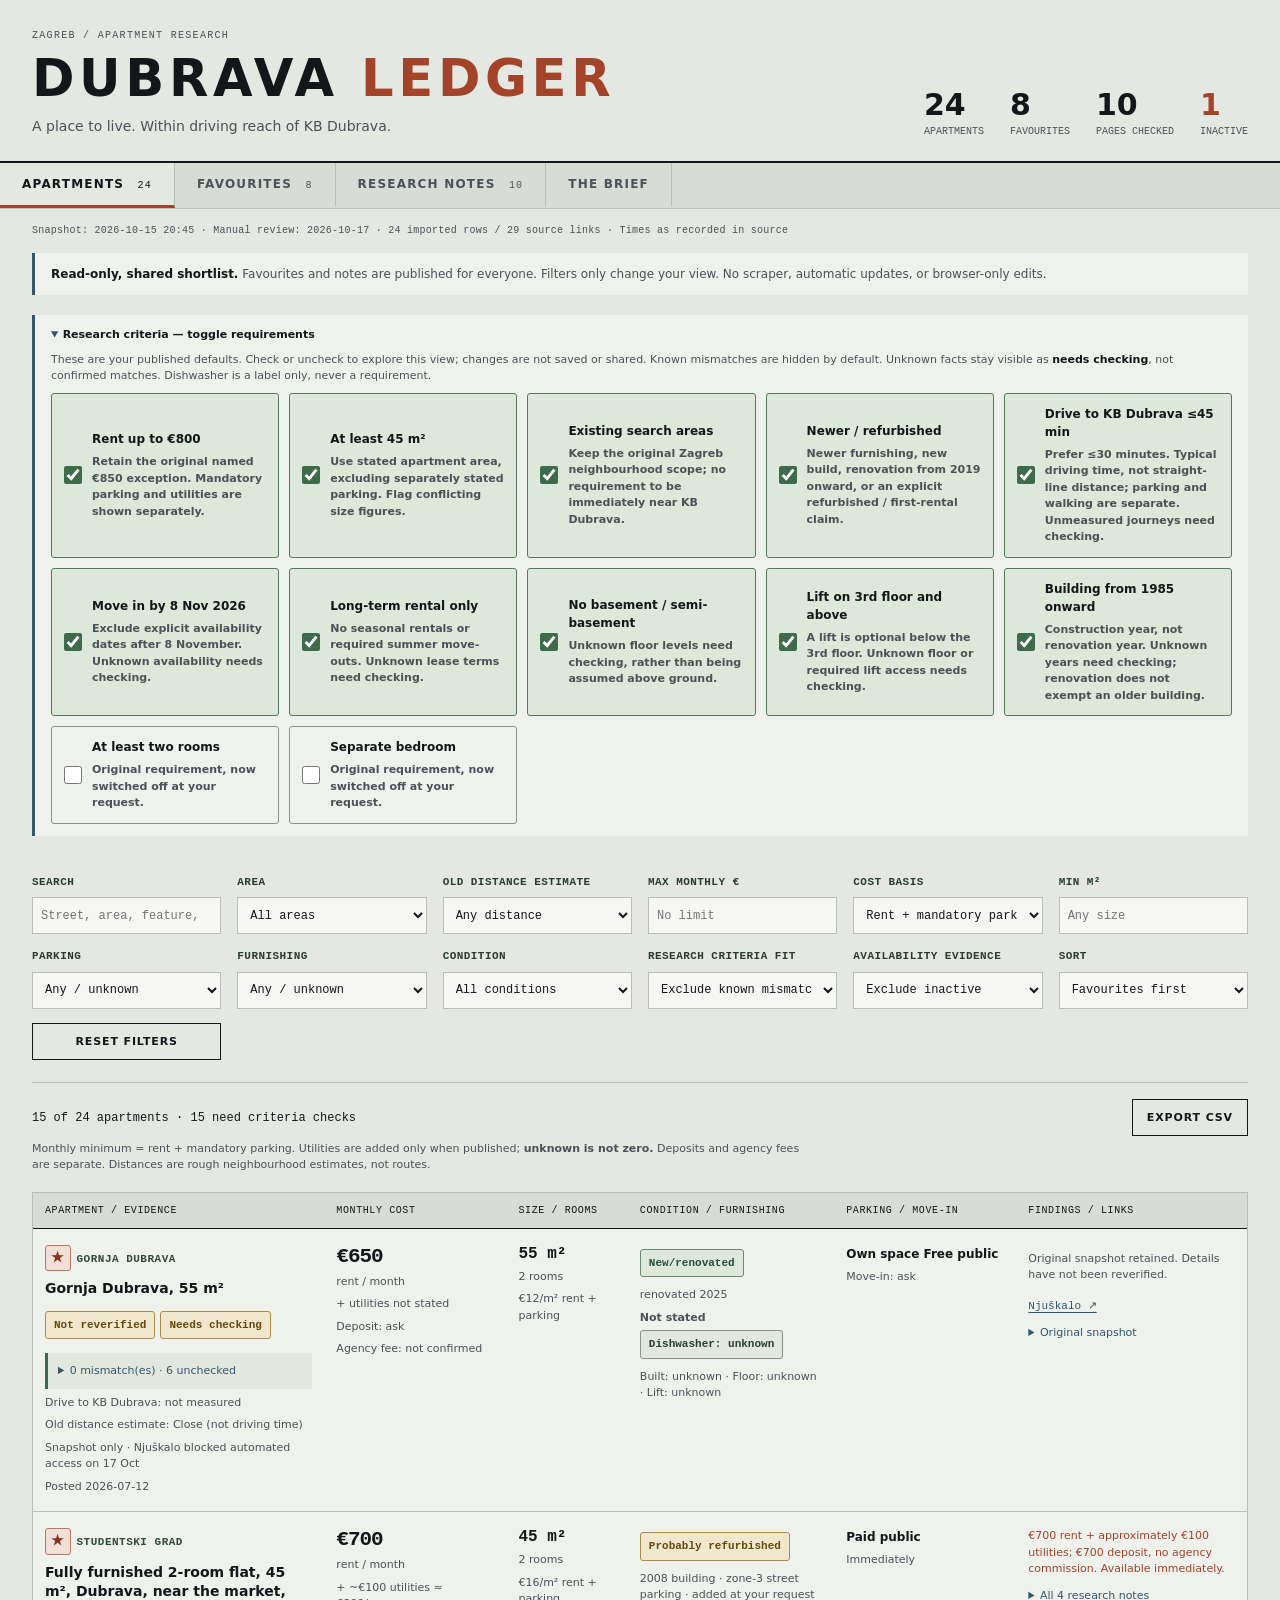
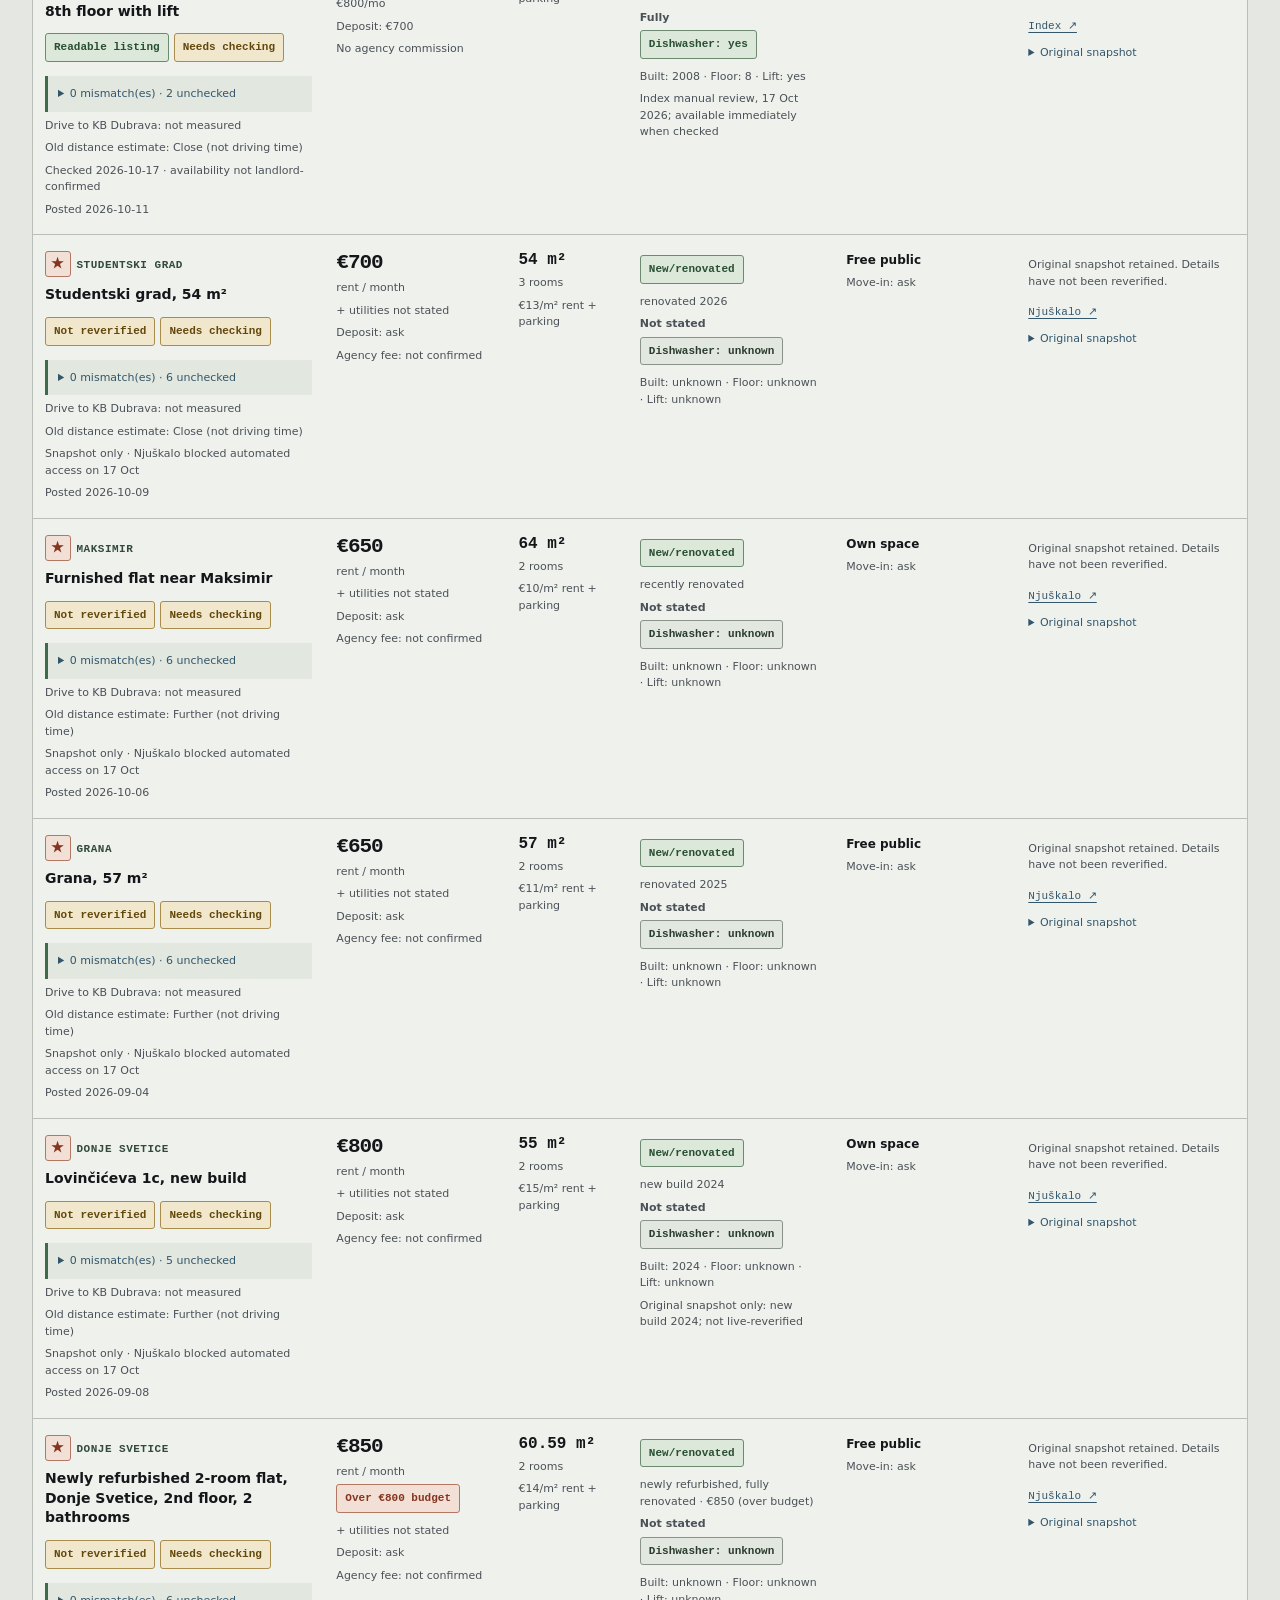
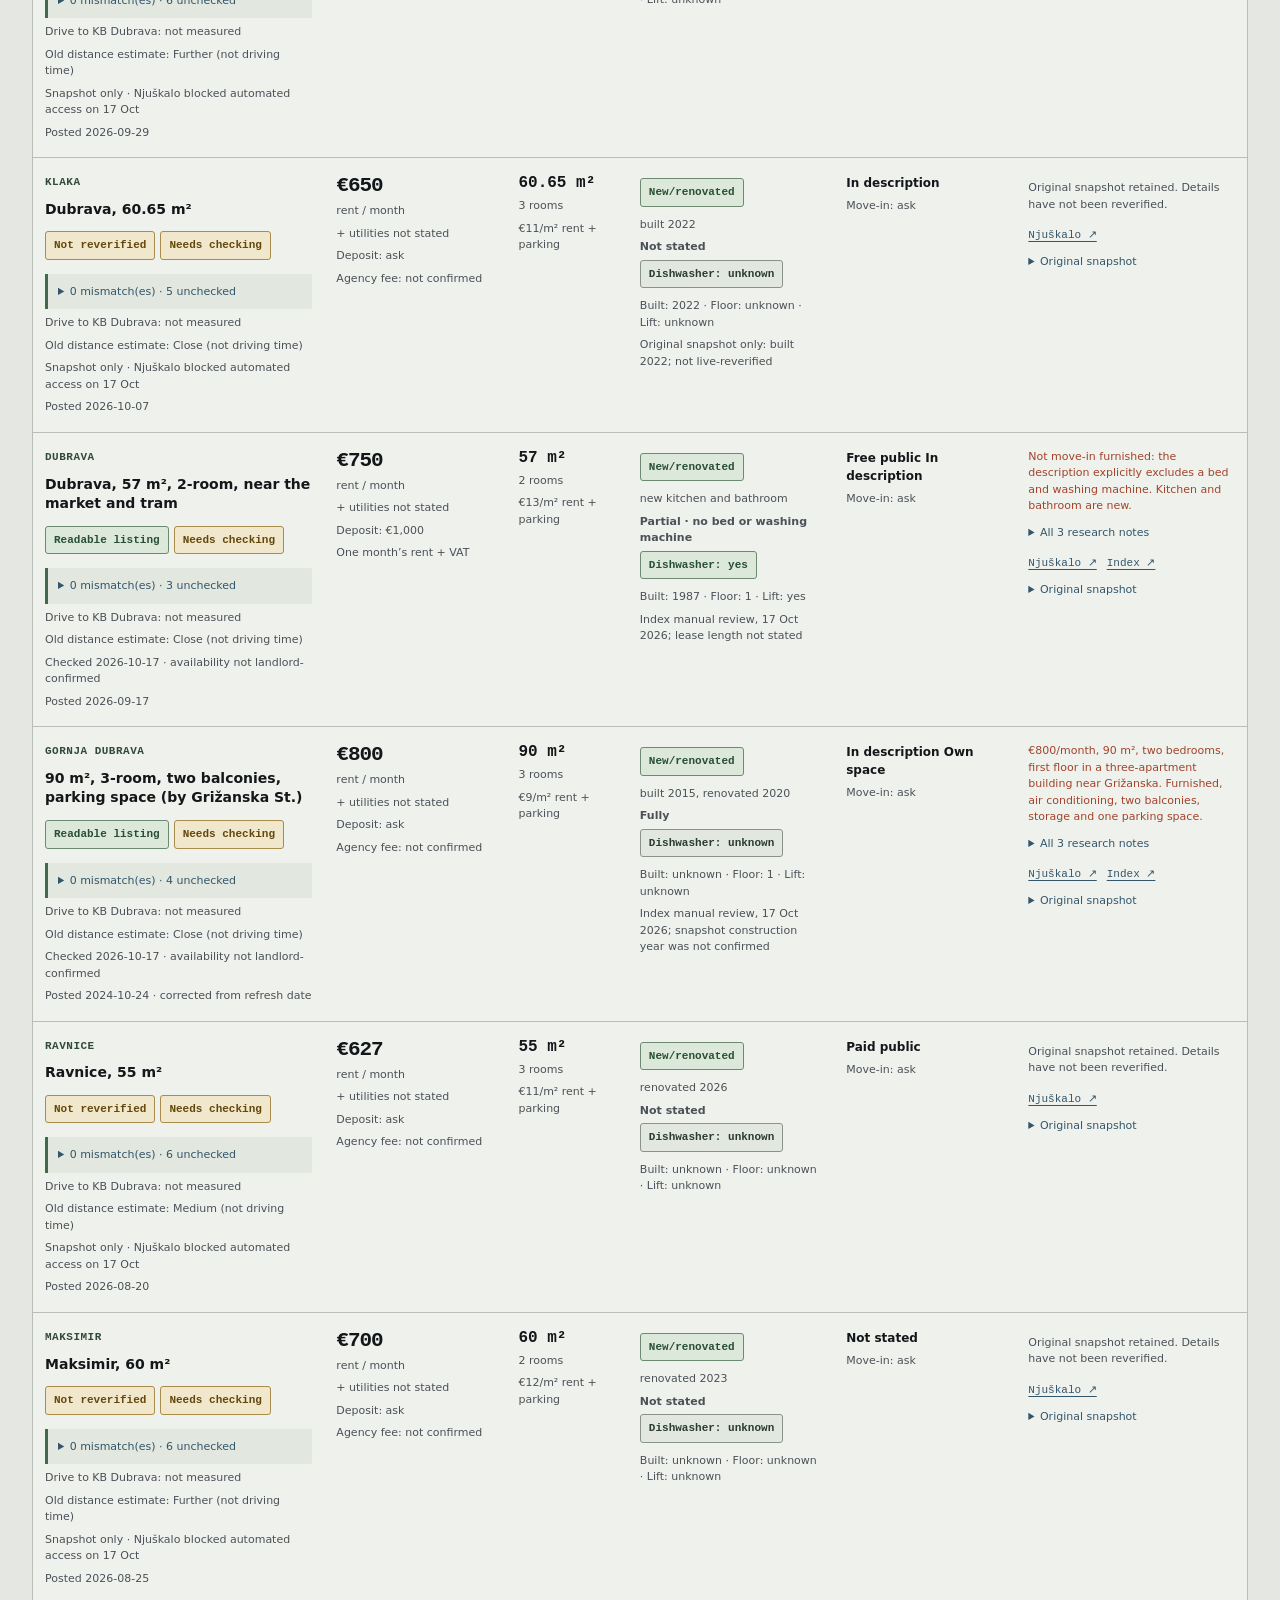
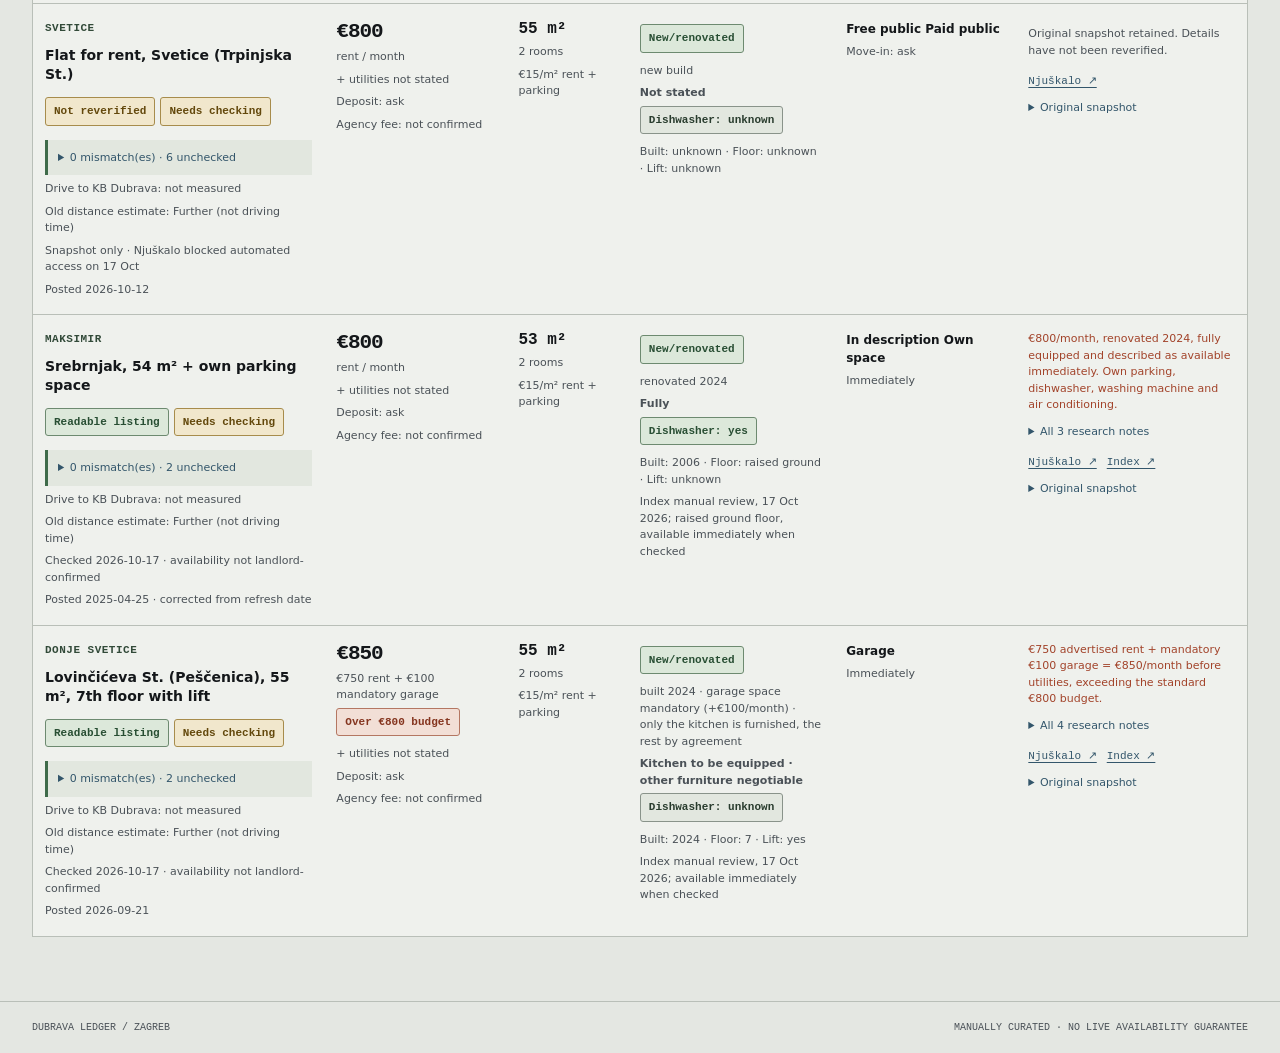
==== commit 26efc6e7: "Update apartment ledger: 2026-10-17" ====
--- a/index.html
+++ b/index.html
@@ -9,12 +9,26 @@
   <style>:root{--paper:#e4e7e2;--paper-2:#d8dcd6;--card:#eff1ed;--ink:#14171a;--muted:#4a5157;--rule:#b9bfb8;--rust:#a2432a;--slate:#33566b;--green:#3f6b4a;--amber:#806014;--mono:ui-monospace,SFMono-Regular,Menlo,Consolas,monospace;--display:"Arial Narrow","Helvetica Neue Condensed",system-ui,sans-serif}
 *{box-sizing:border-box}body{margin:0;background:var(--paper);color:var(--ink);font:14px/1.5 system-ui,-apple-system,sans-serif;-webkit-font-smoothing:antialiased}button,input,select{font:inherit}button,a,input,select,summary{-webkit-tap-highlight-color:transparent}a{color:var(--slate);text-underline-offset:3px}a:hover{color:var(--rust)}button{cursor:pointer}button:focus-visible,a:focus-visible,summary:focus-visible,input:focus-visible,select:focus-visible,.table-wrap:focus-visible{outline:2px solid var(--slate);outline-offset:3px}[hidden]{display:none!important}.masthead{display:flex;gap:24px;justify-content:space-between;align-items:end;padding:30px 32px 24px;border-bottom:2px solid var(--ink)}.eyebrow{font:10px var(--mono);letter-spacing:.13em;text-transform:uppercase;color:var(--muted);margin:0 0 12px}h1{font:750 clamp(32px,4vw,54px)/1 var(--display);text-transform:uppercase;letter-spacing:.09em;margin:0}h1 span{color:var(--rust)}.subtitle{margin:12px 0 0;color:var(--muted)}.counters{display:flex;gap:26px;flex-shrink:0}.counter{font:10px var(--mono);text-transform:uppercase;color:var(--muted)}.counter b{display:block;font:650 30px var(--display);color:var(--ink);margin-bottom:4px}.counter:last-child b{color:var(--rust)}.tabs{display:flex;background:var(--paper-2);border-bottom:1px solid var(--rule);position:sticky;top:0;z-index:10;overflow-x:auto}.tabs button{border:0;border-right:1px solid var(--rule);border-bottom:3px solid transparent;background:none;padding:14px 22px;font:700 12px var(--display);letter-spacing:.1em;text-transform:uppercase;color:var(--muted);white-space:nowrap}.tabs button[aria-pressed=true]{background:var(--paper);border-bottom-color:var(--rust);color:var(--ink)}.tabs span{font:10px var(--mono);margin-left:8px}.tabs button:hover{background:var(--card)}main{padding:0 32px 64px;max-width:1800px;margin:auto}.edition{padding:14px 0;font:10px/1.6 var(--mono);color:var(--muted);letter-spacing:.025em}.notice{padding:12px 16px;background:var(--card);border-left:3px solid var(--slate);color:var(--muted);margin-bottom:20px;font-size:12px}.notice strong{color:var(--ink)}.warning{border-color:var(--amber)}.filters{display:grid;grid-template-columns:repeat(6,minmax(130px,1fr));gap:14px 16px;padding:18px 0 22px;border-bottom:1px solid var(--rule);align-items:end}.filters label{display:flex;flex-direction:column;gap:7px;font:10px var(--mono);letter-spacing:.04em;text-transform:uppercase;color:var(--muted)}input,select{border:1px solid var(--rule);background:#f6f7f4;color:var(--ink);border-radius:0;padding:9px 8px;min-width:0;width:100%;font:12px var(--mono);height:37px}.button{border:1px solid var(--ink);border-radius:0;background:var(--ink);color:var(--paper);font:700 11px var(--display);text-transform:uppercase;letter-spacing:.08em;padding:10px 14px;min-height:37px}.button.ghost{background:transparent;color:var(--ink)}.button:hover{background:var(--paper-2);color:var(--ink)}.results-bar{display:flex;justify-content:space-between;align-items:center;gap:16px;margin-top:16px}.results-bar p{font:12px var(--mono)}.cost-key{font-size:11px;color:var(--muted);max-width:110ch;margin:4px 0 18px}.table-wrap{overflow:auto;border:1px solid var(--rule);background:var(--card)}table{width:100%;border-collapse:collapse;table-layout:fixed}th{text-align:left;font:10px var(--mono);text-transform:uppercase;letter-spacing:.06em;background:var(--paper-2);padding:12px;border-bottom:1px solid var(--ink)}th:first-child{width:24%}th:nth-child(2){width:15%}th:nth-child(3){width:10%}th:nth-child(4){width:17%}th:nth-child(5){width:15%}th:nth-child(6){width:19%}td{padding:16px 12px;vertical-align:top;border-bottom:1px solid var(--rule);font-size:12px;overflow-wrap:anywhere}tr:last-child td{border-bottom:0}tbody tr:hover{background:#e7eae5}.listing-title{font-weight:650;font-size:14px;margin:8px 0;line-height:1.4}.area-label{font:10px var(--mono);text-transform:uppercase;letter-spacing:.02em}.favourite{color:var(--rust);margin-right:4px}.badge{display:inline-block;font:9px/1.6 var(--mono);padding:2px 5px;border:1px solid var(--rule);margin:3px 4px 3px 0;color:var(--muted);background:#f6f7f4}.badge.good{color:var(--green);border-color:var(--green)}.badge.warn{color:var(--amber);border-color:var(--amber)}.badge.bad{color:var(--rust);border-color:var(--rust)}.money{font:650 21px var(--mono);letter-spacing:-.05em;white-space:nowrap}.detail{display:block;color:var(--muted);font-size:11px;margin-top:6px}.number{font:600 16px var(--mono);white-space:nowrap}.price-change{color:var(--rust)}.inactive{color:var(--muted)}.inactive .listing-title{text-decoration:line-through}.links{display:flex;gap:10px;flex-wrap:wrap;margin-top:12px}.links a{font:11px var(--mono);padding:3px 0}.findings-summary{margin:0 0 8px;color:var(--rust);font-size:11px}.row-findings{margin:8px 0 0;padding-left:16px;font-size:11px}.row-findings li{margin:6px 0}summary{cursor:pointer;color:var(--slate);font-size:11px}details{margin-top:10px}details p{font-size:11px;color:var(--muted);margin:8px 0}.empty{text-align:center;padding:60px 20px;background:var(--card);border:1px solid var(--rule)}.section-heading{margin:18px 0 24px}.section-heading h2,.brief h2{font:650 30px var(--display);letter-spacing:.02em;margin:0 0 8px}.section-heading p{color:var(--muted);max-width:75ch}.findings-grid{display:grid;grid-template-columns:repeat(2,minmax(0,1fr));gap:18px}.finding-card{padding:22px;background:var(--card);border:1px solid var(--rule);border-top:3px solid var(--slate)}.finding-card h3{font-size:16px;margin:8px 0}.finding-card ul{padding-left:18px;color:var(--muted);font-size:13px}.finding-card li{margin:8px 0}.brief{max-width:1050px;margin-top:20px}.brief-grid{display:grid;grid-template-columns:1fr 1fr;gap:20px;margin:24px 0}.brief article{padding:24px;background:var(--card);border-top:2px solid var(--ink)}.brief h3{margin:0 0 10px;font-size:19px}.brief p{color:var(--muted)}.brief article p:last-child{margin-bottom:0}footer{display:flex;justify-content:space-between;gap:16px;padding:20px 32px;border-top:1px solid var(--rule);font:10px var(--mono);text-transform:uppercase;color:var(--muted)}
 @media(min-width:1600px){td{padding:18px 16px}}@media(max-width:1100px){.filters{grid-template-columns:repeat(4,minmax(120px,1fr))}.counters{gap:16px}table{min-width:1100px}.masthead{padding:24px}main{padding:0 24px 48px}}@media(max-width:650px){.masthead{display:block;padding:24px 18px}.counters{margin-top:24px;justify-content:space-between}.counter b{font-size:25px}main{padding:0 16px 40px}.tabs button{padding:13px 14px;font-size:11px}.filters{grid-template-columns:repeat(2,minmax(0,1fr));gap:14px 12px}.filters .search{grid-column:1/-1}.edition{font-size:9px}.notice{padding:12px}.results-bar p{font-size:11px}.table-wrap{border:0;background:transparent;overflow:visible}table,tbody{display:block;min-width:0}thead{display:none}tr{display:grid;grid-template-columns:1fr 1fr;background:var(--card);border:1px solid var(--rule);border-top:2px solid var(--ink);margin-bottom:16px}td{display:block;padding:12px;border-bottom:1px solid var(--rule)}td::before{content:attr(data-label);display:block;font:9px var(--mono);text-transform:uppercase;letter-spacing:.06em;color:var(--muted);margin-bottom:8px}td:first-child,td:last-child{grid-column:1/-1}td:first-child::before{display:none}td:last-child{border-bottom:0}.listing-title{font-size:16px}.findings-grid,.brief-grid{grid-template-columns:1fr}.finding-card{padding:18px}footer{padding:18px;flex-direction:column}.cost-key{font-size:11px}}
+.badge,.feature-label{display:inline-block;max-width:100%;padding:5px 8px;margin:4px 5px 4px 0;border:1px solid #89938a;border-radius:3px;background:#e2e7df;color:#293c2e;font:650 11px/1.5 var(--mono);vertical-align:middle;overflow-wrap:anywhere}
+.badge.good,.feature-label.good{color:#284e33;background:#dce8da;border-color:#6d8a70}
+.badge.warn,.feature-label.warn{color:#63480c;background:#f1e7cc;border-color:#a78c4c}
+.badge.bad,.feature-label.bad{color:#85351f;background:#f2dfd6;border-color:#b47762}
+.area-label{font:700 11px/1.6 var(--mono);letter-spacing:.045em;color:#324a39}
+.favourite{display:inline-block;padding:1px 5px;margin-right:6px;border:1px solid #b47762;border-radius:3px;background:#f2dfd6;color:#85351f;font-size:14px;vertical-align:baseline}
+.filters label{font-size:11px;font-weight:700;line-height:1.5;color:#293c2e}
+.criteria-grid{display:grid;grid-template-columns:repeat(auto-fit,minmax(min(100%,220px),1fr));gap:10px;grid-column:1/-1;min-width:0}
+.criteria-grid label{display:flex;flex-direction:row;align-items:center;gap:10px;padding:11px 12px;min-height:44px;border:1px solid #89938a;border-radius:3px;background:var(--card);color:#293c2e;font:650 12px/1.5 system-ui,-apple-system,sans-serif;letter-spacing:0;text-transform:none;cursor:pointer;overflow-wrap:anywhere}
+.criteria-grid input[type=checkbox]{width:18px;height:18px;flex:0 0 18px;margin:0;padding:0;accent-color:var(--green)}
+.criteria-grid label:has(input:checked){background:#dce8da;border-color:#58785e;color:#284e33}
+.criteria-grid label:focus-within{outline:2px solid var(--slate);outline-offset:3px}
+.fit-reasons{margin-top:10px;padding:9px 10px;border-left:3px solid var(--green);background:#e2e7df;color:#293c2e;font-size:12px;line-height:1.6;overflow-wrap:anywhere}
+@media(max-width:650px){td::before{font-size:10px;font-weight:700;color:#35413a}.badge,.feature-label{padding:5px 7px}.criteria-grid{grid-template-columns:1fr}}
 @media print{.tabs,.filters,.results-bar button,.edition,.button,footer{display:none}body{background:white;font-size:10px}main{padding:0}.masthead{padding:10px 0}.table-wrap{overflow:visible}table{min-width:0}th,td{font-size:9px;padding:6px}.money{font-size:13px}.listing-title{font-size:11px}tr{break-inside:avoid}a{color:black}}
 </style>
 </head>
 <body>
   <header class="masthead">
-    <div><p class="eyebrow">Zagreb / apartment research</p><h1>Dubrava <span>ledger</span></h1><p class="subtitle">A place to live. Close to KB Dubrava.</p></div>
+    <div><p class="eyebrow">Zagreb / apartment research</p><h1>Dubrava <span>ledger</span></h1><p class="subtitle">A place to live. Within driving reach of KB Dubrava.</p></div>
     <div class="counters" id="counters"></div>
   </header>
   <nav class="tabs" aria-label="Views">
@@ -27,16 +41,18 @@
     <div class="edition" id="edition"></div>
     <section id="listings-view" aria-label="Apartment listings">
       <div class="notice"><strong>Read-only, shared shortlist.</strong> Favourites and notes are published for everyone. Filters only change your view. No scraper, automatic updates, or browser-only edits.</div>
+      <details class="notice criteria-panel" open><summary><strong>Research criteria — toggle requirements</strong></summary><p>These are your published defaults. Check or uncheck to explore this view; changes are not saved or shared. Known mismatches are hidden by default. Unknown facts stay visible as <strong>needs checking</strong>, not confirmed matches. Dishwasher is a label only, never a requirement.</p><form id="criteria-controls" class="criteria-grid" aria-label="Toggle research criteria"></form></details>
       <form id="filters" class="filters" role="search" aria-label="Filter apartments">
         <label class="search">Search<input id="query" type="search" placeholder="Street, area, feature, finding…"></label>
         <label>Area<select id="neighbourhood"><option value="">All areas</option></select></label>
-        <label>Hospital proximity<select id="distance"><option value="">Any distance</option><option>Close</option><option>Medium</option><option>Further</option></select></label>
+        <label>Old distance estimate<select id="distance"><option value="">Any distance</option><option>Close</option><option>Medium</option><option>Further</option></select></label>
         <label>Max monthly €<input id="max-price" type="number" min="0" step="25" placeholder="No limit"></label>
         <label>Cost basis<select id="cost-basis"><option value="rent">Rent + mandatory parking</option><option value="total">Plus known utilities</option></select></label>
         <label>Min m²<input id="min-area" type="number" min="0" step="5" placeholder="Any size"></label>
         <label>Parking<select id="parking"><option value="">Any / unknown</option><option value="confirmed">Confirmed parking</option><option value="own">Own space / garage</option><option value="free">Free public</option></select></label>
         <label>Furnishing<select id="furnished"><option value="">Any / unknown</option><option value="full">Fully furnished</option><option value="partial">Partial / kitchen only</option><option value="unknown">Not stated</option></select></label>
         <label>Condition<select id="condition"><option value="">All conditions</option><option value="confirmed">Confirmed new / renovated</option><option value="probable">Probably refurbished</option></select></label>
+        <label>Research criteria fit<select id="brief-fit"><option value="eligible">Exclude known mismatches</option><option value="all">Show all, including mismatches</option><option value="mismatch">Known mismatches only</option><option value="pending">Needs checking only</option><option value="matches">Confirmed matches only</option></select></label>
         <label>Availability evidence<select id="verification"><option value="">Exclude inactive</option><option value="all">Include inactive</option><option value="readable">Readable listing</option><option value="unchecked">Not reverified</option><option value="inactive">Inactive only</option></select></label>
         <label>Sort<select id="sort"><option value="favourites">Favourites first</option><option value="price">Lowest monthly cost</option><option value="area">Largest first</option><option value="distance">Closest first</option><option value="posted">Latest posted</option></select></label>
         <button class="button ghost" type="reset">Reset filters</button>
@@ -56,11 +72,12 @@
     <section id="brief-view" class="brief" hidden aria-label="Research criteria">
       <h2>The brief</h2>
       <div class="brief-grid">
-        <article><p class="eyebrow">01 / Budget</p><h3>Up to €800 per month.</h3><p>The original shortlist allows one named €850 exception: the refurbished 60.59 m² Donje Svetice apartment. Mandatory extras are shown explicitly; no listing is silently removed for exceeding the budget.</p></article>
-        <article><p class="eyebrow">02 / Space</p><h3>A separate bedroom.</h3><p>At least two rooms, including a separate bedroom. Seller-entered room counts can conflict with descriptions. Unverified details are retained from the snapshot, not independently certified.</p></article>
-        <article><p class="eyebrow">03 / Location</p><h3>Near KB Dubrava.</h3><p>Gornja Dubrava, Dubrava, Ravnice, Maksimir, Svetice and Donje Svetice, plus the areas already included in the supplied shortlist. Close ≈ up to 2 km; medium ≈ 2–4 km; further ≈ over 4 km. These are inherited estimates, not measured journeys.</p></article>
+        <article><p class="eyebrow">01 / Budget</p><h3>Up to €800 rent.</h3><p>Retain the named €850 exception: the refurbished 60.59 m² Donje Svetice apartment. Mandatory extras are shown separately. Rows outside enabled criteria are hidden by default, not deleted; choose “Show all, including mismatches” to inspect them.</p></article>
+        <article><p class="eyebrow">02 / Space & building</p><h3>45 m² or more. Built from 1985.</h3><p>A lift is required on the 3rd floor or above. No basement or semi-basement. Renovation does not override an old construction year. The original two-room and separate-bedroom requirements are now switched off. Dishwasher is a visible feature, not a requirement.</p></article>
+        <article><p class="eyebrow">03 / Location & timing</p><h3>45-minute drive maximum.</h3><p>Keep the existing search areas; prefer a drive to KB Dubrava within 30 minutes, allow up to 45. Typical driving time needs route evidence; the old neighbourhood-distance labels are not substitutes. Long-term rental only, available by 8 November 2026. Explicit later dates are excluded; unknown dates and lease terms need checking.</p></article>
         <article><p class="eyebrow">04 / Condition</p><h3>Newer or refurbished.</h3><p>New build, renovation from 2019 onward, or explicit claims such as first rental or newly furnished. Evidence and ambiguities are shown alongside each apartment. Photos have not been independently assessed in this review.</p></article>
       </div>
+      <h3>Published checkbox defaults</h3><ul id="brief-criteria"></ul><p>Toggle criteria in the Apartments view to explore alternatives. Checkbox changes are temporary view filters, not edits to this shared research brief.</p>
       <div class="notice"><strong>What was imported:</strong> all 24 visible rows and eight favourites from the supplied HTML snapshot. Its header mentioned 72 total listings, but the hidden rows and 48 rejected entries were not included in the file. Cross-posts stay grouped as one apartment.</div>
       <h3>How to read this page</h3><p><strong>Readable listing</strong> means the page was accessible without an inactive notice when checked. It does not confirm the flat is still available. <strong>Not reverified</strong> means the original snapshot is the only evidence. <strong>Inactive</strong> requires an explicit removal marker.</p>
       <p>Updates are curated in the project’s data file and republished. There is no database, tracking, account, shared-storage dependency, or automatic collection.</p>
@@ -68,13 +85,45 @@
   </main>
   <footer><span>Dubrava ledger / Zagreb</span><span>Manually curated · No live availability guarantee</span></footer>
   <noscript><p class="notice">Enable JavaScript to view the embedded apartment dataset and filters.</p></noscript>
-  <script id="listing-data" type="application/json">{"snapshot_at": "2026-10-15 20:45", "reviewed_at": "2026-10-17", "listings": [{"id": "I:7633964", "favourite": false, "posted": "2026-10-14", "new_in_snapshot": true, "rent": 800, "original_rent": 700, "utilities": null, "area": 35.26, "rooms": 2, "neighbourhood": "Trnava", "distance": "Medium", "title": "Trnava, new build, first rental, with outdoor parking space", "condition": "New/renovated", "condition_note": "brand-new flat · actual size 35 m² (listing says 41)", "furnished": "Not stated", "parking": "Own space", "move_in": "ask", "links": [{"url": "https://www.index.hr/oglasi/nekretnine/najam-stanova/oglas/stan/7633964", "label": "Index"}], "notes": "", "verification": "readable", "findings": ["The live listing asks €800/month; the imported snapshot said €700.", "Description states 35.26 m², a separate bedroom and an included 12.10 m² outdoor parking space. Structured fields say 41.31 m² and one room, conflicting with the description.", "First rental, first floor, lift. Furnishing, utilities, deposit and agency commission are not confirmed."], "deposit": null, "mandatory_parking": 0, "agency_fee": null, "snapshot": {"id": "I:7633964", "favourite": false, "posted": "2026-10-14", "new_in_snapshot": true, "rent": 700, "original_rent": 700, "utilities": null, "area": 35.3, "rooms": 2, "neighbourhood": "Trnava", "distance": "Medium", "title": "Trnava, new build, first rental, with outdoor parking space", "condition": "New/renovated", "condition_note": "brand-new flat · actual size 35 m² (listing says 41)", "furnished": "Not stated", "parking": "Own space", "move_in": "ask", "links": [{"url": "https://www.index.hr/oglasi/nekretnine/najam-stanova/oglas/stan/7633964", "label": "Index"}], "notes": "", "verification": "unchecked", "findings": [], "deposit": null, "mandatory_parking": 0, "agency_fee": null}, "verified_at": "2026-10-17"}, {"id": "N:16278754", "favourite": false, "posted": "2026-10-12", "new_in_snapshot": false, "rent": 800, "original_rent": 800, "utilities": null, "area": 55.0, "rooms": 2, "neighbourhood": "Svetice", "distance": "Further", "title": "Flat for rent, Svetice (Trpinjska St.)", "condition": "New/renovated", "condition_note": "new build", "furnished": "Not stated", "parking": "Free public Paid public", "move_in": "ask", "links": [{"url": "https://www.njuskalo.hr/nekretnine/stan-oglas-16278754", "label": "Njuškalo"}], "notes": "", "verification": "unchecked", "findings": [], "deposit": null, "mandatory_parking": 0, "agency_fee": null, "snapshot": {"id": "N:16278754", "favourite": false, "posted": "2026-10-12", "new_in_snapshot": false, "rent": 800, "original_rent": 800, "utilities": null, "area": 55.0, "rooms": 2, "neighbourhood": "Svetice", "distance": "Further", "title": "Flat for rent, Svetice (Trpinjska St.)", "condition": "New/renovated", "condition_note": "new build", "furnished": "Not stated", "parking": "Free public Paid public", "move_in": "ask", "links": [{"url": "https://www.njuskalo.hr/nekretnine/stan-oglas-16278754", "label": "Njuškalo"}], "notes": "", "verification": "unchecked", "findings": [], "deposit": null, "mandatory_parking": 0, "agency_fee": null}}, {"id": "I:7103578", "favourite": false, "posted": "2025-11-08", "new_in_snapshot": false, "rent": 800, "original_rent": 800, "utilities": null, "area": 45.0, "rooms": 2, "neighbourhood": "Maksimir", "distance": "Further", "title": "Maksimir, 45 m², 2-room, 4th floor", "condition": "New/renovated", "condition_note": "renovated 2020", "furnished": "Not stated", "parking": "Not stated", "move_in": "ask", "links": [{"url": "https://www.njuskalo.hr/nekretnine/stan-oglas-48044715", "label": "Njuškalo"}, {"url": "https://www.index.hr/oglasi/nekretnine/najam-stanova/oglas/stan/7103578", "label": "Index"}], "notes": "", "verification": "readable", "findings": ["€800/month, 45 m², separate bedroom, renovated 2020. Fourth floor in a 1940 building; lift and parking not confirmed.", "Pets explicitly allowed. Agency offers a video and floor plan before a viewing; commission and furnishing need confirmation.", "12 October is the refresh date, not the original posting date (8 November 2025)."], "deposit": null, "mandatory_parking": 0, "agency_fee": null, "snapshot": {"id": "I:7103578", "favourite": false, "posted": "2026-10-12", "new_in_snapshot": false, "rent": 800, "original_rent": 800, "utilities": null, "area": 45.0, "rooms": 2, "neighbourhood": "Maksimir", "distance": "Further", "title": "Maksimir, 45 m², 2-room, 4th floor", "condition": "New/renovated", "condition_note": "renovated 2020", "furnished": "Not stated", "parking": "Not stated", "move_in": "ask", "links": [{"url": "https://www.njuskalo.hr/nekretnine/stan-oglas-48044715", "label": "Njuškalo"}, {"url": "https://www.index.hr/oglasi/nekretnine/najam-stanova/oglas/stan/7103578", "label": "Index"}], "notes": "", "verification": "unchecked", "findings": [], "deposit": null, "mandatory_parking": 0, "agency_fee": null}, "verified_at": "2026-10-17"}, {"id": "I:7631451", "favourite": false, "posted": "2026-10-12", "new_in_snapshot": true, "rent": 800, "original_rent": 800, "utilities": 75, "area": 43.0, "rooms": 2, "neighbourhood": "Laščina", "distance": "Further", "title": "Modern 2-room flat just below KBC Rebro, fully equipped", "condition": "New/renovated", "condition_note": "Renovated 2024 (explicit listing field)", "furnished": "Fully", "parking": "Free public", "move_in": "From 15 Dec 2026", "links": [{"url": "https://www.index.hr/oglasi/nekretnine/najam-stanova/oglas/stan/7631451", "label": "Index"}], "notes": "", "verification": "readable", "findings": ["Renovation is explicitly dated 2024, upgrading the snapshot’s ‘probably refurbished’ classification.", "€800 rent + approximately €75 utilities; TV/internet chosen separately. €800 deposit and a minimum one-year lease.", "Available only from 15 December 2026. Near KBC Rebro, not KB Dubrava.", "Fully furnished with dishwasher and washer-dryer; gas heating, first floor, free public parking."], "deposit": 800, "mandatory_parking": 0, "agency_fee": null, "snapshot": {"id": "I:7631451", "favourite": false, "posted": "2026-10-12", "new_in_snapshot": true, "rent": 800, "original_rent": 800, "utilities": 75, "area": 43.0, "rooms": 2, "neighbourhood": "Laščina", "distance": "Further", "title": "Modern 2-room flat just below KBC Rebro, fully equipped", "condition": "Probably refurbished", "condition_note": "“modern” · aimed at doctors and residents", "furnished": "Fully", "parking": "Free public", "move_in": "From 15 Dec 2026", "links": [{"url": "https://www.index.hr/oglasi/nekretnine/najam-stanova/oglas/stan/7631451", "label": "Index"}], "notes": "", "verification": "unchecked", "findings": [], "deposit": null, "mandatory_parking": 0, "agency_fee": null}, "verified_at": "2026-10-17"}, {"id": "I:7630950", "favourite": true, "posted": "2026-10-11", "new_in_snapshot": false, "rent": 700, "original_rent": 700, "utilities": 100, "area": 45.0, "rooms": 2, "neighbourhood": "Studentski grad", "distance": "Close", "title": "Fully furnished 2-room flat, 45 m², Dubrava, near the market, 8th floor with lift", "condition": "Probably refurbished", "condition_note": "2008 building · zone-3 street parking · added at your request", "furnished": "Fully", "parking": "Paid public", "move_in": "Immediately", "links": [{"url": "https://www.index.hr/oglasi/nekretnine/najam-stanova/oglas/stan/7630950", "label": "Index"}], "notes": "", "verification": "readable", "findings": ["€700 rent + approximately €100 utilities; €700 deposit, no agency commission. Available immediately.", "Fully furnished: separate bedroom, dishwasher, washing machine, oven, TV and fibre connection. Eighth floor with a lift.", "Parking conflict: description says paid zone-3 street parking; a structured field says garage. Do not assume a garage is included.", "The building dates to 2008; a recent renovation is not independently confirmed."], "deposit": 700, "mandatory_parking": 0, "agency_fee": "No agency commission", "snapshot": {"id": "I:7630950", "favourite": true, "posted": "2026-10-11", "new_in_snapshot": false, "rent": 700, "original_rent": 700, "utilities": 100, "area": 45.0, "rooms": 2, "neighbourhood": "Studentski grad", "distance": "Close", "title": "Fully furnished 2-room flat, 45 m², Dubrava, near the market, 8th floor with lift", "condition": "Probably refurbished", "condition_note": "2008 building · zone-3 street parking · added at your request", "furnished": "Fully", "parking": "Paid public", "move_in": "Immediately", "links": [{"url": "https://www.index.hr/oglasi/nekretnine/najam-stanova/oglas/stan/7630950", "label": "Index"}], "notes": "", "verification": "unchecked", "findings": [], "deposit": null, "mandatory_parking": 0, "agency_fee": null}, "verified_at": "2026-10-17"}, {"id": "N:51794152", "favourite": true, "posted": "2026-10-09", "new_in_snapshot": false, "rent": 700, "original_rent": 700, "utilities": null, "area": 54.0, "rooms": 3, "neighbourhood": "Studentski grad", "distance": "Close", "title": "Studentski grad, 54 m²", "condition": "New/renovated", "condition_note": "renovated 2026", "furnished": "Not stated", "parking": "Free public", "move_in": "ask", "links": [{"url": "https://www.njuskalo.hr/nekretnine/stan-oglas-51794152", "label": "Njuškalo"}], "notes": "", "verification": "unchecked", "findings": [], "deposit": null, "mandatory_parking": 0, "agency_fee": null, "snapshot": {"id": "N:51794152", "favourite": true, "posted": "2026-10-09", "new_in_snapshot": false, "rent": 700, "original_rent": 700, "utilities": null, "area": 54.0, "rooms": 3, "neighbourhood": "Studentski grad", "distance": "Close", "title": "Studentski grad, 54 m²", "condition": "New/renovated", "condition_note": "renovated 2026", "furnished": "Not stated", "parking": "Free public", "move_in": "ask", "links": [{"url": "https://www.njuskalo.hr/nekretnine/stan-oglas-51794152", "label": "Njuškalo"}], "notes": "", "verification": "unchecked", "findings": [], "deposit": null, "mandatory_parking": 0, "agency_fee": null}}, {"id": "N:42009217", "favourite": false, "posted": "2026-10-08", "new_in_snapshot": false, "rent": 800, "original_rent": 800, "utilities": null, "area": 40.0, "rooms": 2, "neighbourhood": "Ravnice", "distance": "Medium", "title": "Ravnice, 40 m²", "condition": "New/renovated", "condition_note": "renovated 2024", "furnished": "Not stated", "parking": "Not stated", "move_in": "ask", "links": [{"url": "https://www.njuskalo.hr/nekretnine/stan-oglas-42009217", "label": "Njuškalo"}], "notes": "", "verification": "unchecked", "findings": [], "deposit": null, "mandatory_parking": 0, "agency_fee": null, "snapshot": {"id": "N:42009217", "favourite": false, "posted": "2026-10-08", "new_in_snapshot": false, "rent": 800, "original_rent": 800, "utilities": null, "area": 40.0, "rooms": 2, "neighbourhood": "Ravnice", "distance": "Medium", "title": "Ravnice, 40 m²", "condition": "New/renovated", "condition_note": "renovated 2024", "furnished": "Not stated", "parking": "Not stated", "move_in": "ask", "links": [{"url": "https://www.njuskalo.hr/nekretnine/stan-oglas-42009217", "label": "Njuškalo"}], "notes": "", "verification": "unchecked", "findings": [], "deposit": null, "mandatory_parking": 0, "agency_fee": null}}, {"id": "N:51470356", "favourite": false, "posted": "2026-10-07", "new_in_snapshot": false, "rent": 650, "original_rent": 650, "utilities": null, "area": 60.65, "rooms": 3, "neighbourhood": "Klaka", "distance": "Close", "title": "Dubrava, 60.65 m²", "condition": "New/renovated", "condition_note": "built 2022", "furnished": "Not stated", "parking": "In description", "move_in": "ask", "links": [{"url": "https://www.njuskalo.hr/nekretnine/stan-oglas-51470356", "label": "Njuškalo"}], "notes": "", "verification": "unchecked", "findings": [], "deposit": null, "mandatory_parking": 0, "agency_fee": null, "snapshot": {"id": "N:51470356", "favourite": false, "posted": "2026-10-07", "new_in_snapshot": false, "rent": 650, "original_rent": 650, "utilities": null, "area": 60.65, "rooms": 3, "neighbourhood": "Klaka", "distance": "Close", "title": "Dubrava, 60.65 m²", "condition": "New/renovated", "condition_note": "built 2022", "furnished": "Not stated", "parking": "In description", "move_in": "ask", "links": [{"url": "https://www.njuskalo.hr/nekretnine/stan-oglas-51470356", "label": "Njuškalo"}], "notes": "", "verification": "unchecked", "findings": [], "deposit": null, "mandatory_parking": 0, "agency_fee": null}}, {"id": "N:51754534", "favourite": true, "posted": "2026-10-06", "new_in_snapshot": false, "rent": 650, "original_rent": 650, "utilities": null, "area": 64.0, "rooms": 2, "neighbourhood": "Maksimir", "distance": "Further", "title": "Furnished flat near Maksimir", "condition": "New/renovated", "condition_note": "recently renovated", "furnished": "Not stated", "parking": "Own space", "move_in": "ask", "links": [{"url": "https://www.njuskalo.hr/nekretnine/stan-oglas-51754534", "label": "Njuškalo"}], "notes": "", "verification": "unchecked", "findings": [], "deposit": null, "mandatory_parking": 0, "agency_fee": null, "snapshot": {"id": "N:51754534", "favourite": true, "posted": "2026-10-06", "new_in_snapshot": false, "rent": 650, "original_rent": 650, "utilities": null, "area": 64.0, "rooms": 2, "neighbourhood": "Maksimir", "distance": "Further", "title": "Furnished flat near Maksimir", "condition": "New/renovated", "condition_note": "recently renovated", "furnished": "Not stated", "parking": "Own space", "move_in": "ask", "links": [{"url": "https://www.njuskalo.hr/nekretnine/stan-oglas-51754534", "label": "Njuškalo"}], "notes": "", "verification": "unchecked", "findings": [], "deposit": null, "mandatory_parking": 0, "agency_fee": null}}, {"id": "N:51693449", "favourite": false, "posted": "2026-10-06", "new_in_snapshot": false, "rent": 750, "original_rent": 750, "utilities": null, "area": 43.0, "rooms": 2, "neighbourhood": "Ravnice", "distance": "Medium", "title": "Ravnice, 43 m²", "condition": "New/renovated", "condition_note": "renovated 2026", "furnished": "Not stated", "parking": "Free public", "move_in": "ask", "links": [{"url": "https://www.njuskalo.hr/nekretnine/stan-oglas-51693449", "label": "Njuškalo"}], "notes": "", "verification": "unchecked", "findings": [], "deposit": null, "mandatory_parking": 0, "agency_fee": null, "snapshot": {"id": "N:51693449", "favourite": false, "posted": "2026-10-06", "new_in_snapshot": false, "rent": 750, "original_rent": 750, "utilities": null, "area": 43.0, "rooms": 2, "neighbourhood": "Ravnice", "distance": "Medium", "title": "Ravnice, 43 m²", "condition": "New/renovated", "condition_note": "renovated 2026", "furnished": "Not stated", "parking": "Free public", "move_in": "ask", "links": [{"url": "https://www.njuskalo.hr/nekretnine/stan-oglas-51693449", "label": "Njuškalo"}], "notes": "", "verification": "unchecked", "findings": [], "deposit": null, "mandatory_parking": 0, "agency_fee": null}}, {"id": "I:7552223", "favourite": true, "posted": "2026-09-20", "new_in_snapshot": false, "rent": 700, "original_rent": 700, "utilities": null, "area": 40.0, "rooms": 2, "neighbourhood": "Studentski grad", "distance": "Close", "title": "Aleja Blaža Jurišića (Klaka), 40 m², first rental, near KB Dubrava", "condition": "New/renovated", "condition_note": "first rental, fully renovated, new A/C", "furnished": "Fully", "parking": "Free public", "move_in": "Ask · minimum 1-year lease", "links": [{"url": "https://www.index.hr/oglasi/nekretnine/najam-stanova/oglas/stan/7552223", "label": "Index"}], "notes": "", "verification": "readable", "findings": ["€700 rent + utilities, €700 deposit. Minimum one-year contract; for a single person or couple, no pets.", "Fully renovated and furnished, first rental. Free public parking in front of the building.", "Electric heating and new air conditioning. Utilities are described as low but no amount is published. Ask for winter bills.", "Third of four floors; lift is not confirmed. The displayed posting date is 20 September, refreshed 6 October."], "deposit": 700, "mandatory_parking": 0, "agency_fee": null, "snapshot": {"id": "I:7552223", "favourite": true, "posted": "2026-10-06", "new_in_snapshot": false, "rent": 700, "original_rent": 700, "utilities": null, "area": 40.0, "rooms": 2, "neighbourhood": "Studentski grad", "distance": "Close", "title": "Aleja Blaža Jurišića (Klaka), 40 m², first rental, near KB Dubrava", "condition": "New/renovated", "condition_note": "first rental, fully renovated, new A/C", "furnished": "Fully", "parking": "Free public", "move_in": "Min. 1-year lease", "links": [{"url": "https://www.index.hr/oglasi/nekretnine/najam-stanova/oglas/stan/7552223", "label": "Index"}], "notes": "", "verification": "unchecked", "findings": [], "deposit": null, "mandatory_parking": 0, "agency_fee": null}, "verified_at": "2026-10-17"}, {"id": "N:51508182", "favourite": false, "posted": "2026-10-04", "new_in_snapshot": false, "rent": 800, "original_rent": 800, "utilities": null, "area": 43.0, "rooms": 2, "neighbourhood": "Donje Svetice", "distance": "Further", "title": "2-room flat with balcony and view of Medvednica", "condition": "New/renovated", "condition_note": "built 2013", "furnished": "Not stated", "parking": "Free public", "move_in": "ask", "links": [{"url": "https://www.njuskalo.hr/nekretnine/stan-oglas-51508182", "label": "Njuškalo"}], "notes": "", "verification": "unchecked", "findings": [], "deposit": null, "mandatory_parking": 0, "agency_fee": null, "snapshot": {"id": "N:51508182", "favourite": false, "posted": "2026-10-04", "new_in_snapshot": false, "rent": 800, "original_rent": 800, "utilities": null, "area": 43.0, "rooms": 2, "neighbourhood": "Donje Svetice", "distance": "Further", "title": "2-room flat with balcony and view of Medvednica", "condition": "New/renovated", "condition_note": "built 2013", "furnished": "Not stated", "parking": "Free public", "move_in": "ask", "links": [{"url": "https://www.njuskalo.hr/nekretnine/stan-oglas-51508182", "label": "Njuškalo"}], "notes": "", "verification": "unchecked", "findings": [], "deposit": null, "mandatory_parking": 0, "agency_fee": null}}, {"id": "I:6408176", "favourite": false, "posted": "2024-10-24", "new_in_snapshot": false, "rent": 800, "original_rent": 800, "utilities": null, "area": 90.0, "rooms": 3, "neighbourhood": "Gornja Dubrava", "distance": "Close", "title": "90 m², 3-room, two balconies, parking space (by Grižanska St.)", "condition": "New/renovated", "condition_note": "built 2015, renovated 2020", "furnished": "Fully", "parking": "In description Own space", "move_in": "ask", "links": [{"url": "https://www.njuskalo.hr/nekretnine/stan-oglas-44821731", "label": "Njuškalo"}, {"url": "https://www.index.hr/oglasi/nekretnine/najam-stanova/oglas/stan/6408176", "label": "Index"}], "notes": "", "verification": "readable", "findings": ["€800/month, 90 m², two bedrooms, first floor in a three-apartment building near Grižanska. Furnished, air conditioning, two balconies, storage and one parking space.", "Description says one bathroom plus a separate WC, despite the structured field indicating two bathrooms.", "Original posting is 24 October 2024, refreshed 23 September 2026. The snapshot’s construction and renovation years could not be confirmed on Index. Utilities, deposit and agency fee need confirmation."], "deposit": null, "mandatory_parking": 0, "agency_fee": null, "snapshot": {"id": "I:6408176", "favourite": false, "posted": "2026-09-30", "new_in_snapshot": false, "rent": 800, "original_rent": 800, "utilities": null, "area": 90.0, "rooms": 3, "neighbourhood": "Gornja Dubrava", "distance": "Close", "title": "90 m², 3-room, two balconies, parking space (by Grižanska St.)", "condition": "New/renovated", "condition_note": "built 2015, renovated 2020", "furnished": "Fully", "parking": "In description Own space", "move_in": "ask", "links": [{"url": "https://www.njuskalo.hr/nekretnine/stan-oglas-44821731", "label": "Njuškalo"}, {"url": "https://www.index.hr/oglasi/nekretnine/najam-stanova/oglas/stan/6408176", "label": "Index"}], "notes": "", "verification": "unchecked", "findings": [], "deposit": null, "mandatory_parking": 0, "agency_fee": null}, "verified_at": "2026-10-17"}, {"id": "N:51292867", "favourite": true, "posted": "2026-09-29", "new_in_snapshot": false, "rent": 850, "original_rent": 850, "utilities": null, "area": 60.59, "rooms": 2, "neighbourhood": "Donje Svetice", "distance": "Further", "title": "Newly refurbished 2-room flat, Donje Svetice, 2nd floor, 2 bathrooms", "condition": "New/renovated", "condition_note": "newly refurbished, fully renovated · €850 (over budget)", "furnished": "Not stated", "parking": "Free public", "move_in": "ask", "links": [{"url": "https://www.njuskalo.hr/nekretnine/stan-oglas-51292867", "label": "Njuškalo"}], "notes": "", "verification": "unchecked", "findings": [], "deposit": null, "mandatory_parking": 0, "agency_fee": null, "snapshot": {"id": "N:51292867", "favourite": true, "posted": "2026-09-29", "new_in_snapshot": false, "rent": 850, "original_rent": 850, "utilities": null, "area": 60.59, "rooms": 2, "neighbourhood": "Donje Svetice", "distance": "Further", "title": "Newly refurbished 2-room flat, Donje Svetice, 2nd floor, 2 bathrooms", "condition": "New/renovated", "condition_note": "newly refurbished, fully renovated · €850 (over budget)", "furnished": "Not stated", "parking": "Free public", "move_in": "ask", "links": [{"url": "https://www.njuskalo.hr/nekretnine/stan-oglas-51292867", "label": "Njuškalo"}], "notes": "", "verification": "unchecked", "findings": [], "deposit": null, "mandatory_parking": 0, "agency_fee": null}}, {"id": "I:7575512", "favourite": false, "posted": "2026-09-27", "new_in_snapshot": false, "rent": 570, "original_rent": 570, "utilities": 100, "area": 50.0, "rooms": 2, "neighbourhood": "Gornja Dubrava", "distance": "Close", "title": "Gornja Dubrava, 50 m², above KB Dubrava, one-way street ", "condition": "New/renovated", "condition_note": "Built 2015, renovated 2023; listing now inactive", "furnished": "Fully", "parking": "Free public", "move_in": "ask", "links": [{"url": "https://www.index.hr/oglasi/nekretnine/najam-stanova/oglas/stan/7575512", "label": "Index"}], "notes": "", "verification": "inactive", "findings": ["Index explicitly marks this listing ‘Ovaj oglas je prodan!’ (taken/sold). It is inactive; the marker does not establish what happened to the rental.", "Retained for reference at €570 + approximately €100 utilities. Do not treat the old ‘available immediately’ description as current availability."], "deposit": 570, "mandatory_parking": 0, "agency_fee": "No agency commission", "snapshot": {"id": "I:7575512", "favourite": false, "posted": "2026-09-27", "new_in_snapshot": false, "rent": 570, "original_rent": 570, "utilities": 100, "area": 50.0, "rooms": 2, "neighbourhood": "Gornja Dubrava", "distance": "Close", "title": "Gornja Dubrava, 50 m², above KB Dubrava, one-way street ", "condition": "New/renovated", "condition_note": "built 2015", "furnished": "Fully", "parking": "Free public", "move_in": "ask", "links": [{"url": "https://www.index.hr/oglasi/nekretnine/najam-stanova/oglas/stan/7575512", "label": "Index"}], "notes": "", "verification": "unchecked", "findings": [], "deposit": null, "mandatory_parking": 0, "agency_fee": null}, "verified_at": "2026-10-17"}, {"id": "I:6773041", "favourite": false, "posted": "2025-04-25", "new_in_snapshot": false, "rent": 800, "original_rent": 800, "utilities": null, "area": 53.0, "rooms": 2, "neighbourhood": "Maksimir", "distance": "Further", "title": "Srebrnjak, 54 m² + own parking space", "condition": "New/renovated", "condition_note": "renovated 2024", "furnished": "Fully", "parking": "In description Own space", "move_in": "Immediately", "links": [{"url": "https://www.njuskalo.hr/nekretnine/stan-oglas-46892745", "label": "Njuškalo"}, {"url": "https://www.index.hr/oglasi/nekretnine/najam-stanova/oglas/stan/6773041", "label": "Index"}], "notes": "", "verification": "readable", "findings": ["€800/month, renovated 2024, fully equipped and described as available immediately. Own parking, dishwasher, washing machine and air conditioning.", "Actual description and structured area are 53 m²; the headline says 54 m². Raised ground floor, building from 2006.", "Original posting is 25 April 2025, refreshed 24 September 2026. Utilities, deposit and agency commission are not confirmed."], "deposit": null, "mandatory_parking": 0, "agency_fee": null, "snapshot": {"id": "I:6773041", "favourite": false, "posted": "2026-09-24", "new_in_snapshot": false, "rent": 800, "original_rent": 800, "utilities": null, "area": 53.0, "rooms": 2, "neighbourhood": "Maksimir", "distance": "Further", "title": "Srebrnjak, 54 m² + own parking space", "condition": "New/renovated", "condition_note": "renovated 2024", "furnished": "Fully", "parking": "In description Own space", "move_in": "Immediately", "links": [{"url": "https://www.njuskalo.hr/nekretnine/stan-oglas-46892745", "label": "Njuškalo"}, {"url": "https://www.index.hr/oglasi/nekretnine/najam-stanova/oglas/stan/6773041", "label": "Index"}], "notes": "", "verification": "unchecked", "findings": [], "deposit": null, "mandatory_parking": 0, "agency_fee": null}, "verified_at": "2026-10-17"}, {"id": "I:7156303", "favourite": false, "posted": "2026-09-21", "new_in_snapshot": false, "rent": 750, "original_rent": 750, "utilities": null, "area": 55.0, "rooms": 2, "neighbourhood": "Donje Svetice", "distance": "Further", "title": "Lovinčićeva St. (Peščenica), 55 m², 7th floor with lift", "condition": "New/renovated", "condition_note": "built 2024 · garage space mandatory (+€100/month) · only the kitchen is furnished, the rest by agreement", "furnished": "Kitchen to be equipped · other furniture negotiable", "parking": "Garage", "move_in": "Immediately", "links": [{"url": "https://www.njuskalo.hr/nekretnine/stan-oglas-49159055", "label": "Njuškalo"}, {"url": "https://www.index.hr/oglasi/nekretnine/najam-stanova/oglas/stan/7156303", "label": "Index"}], "notes": "", "verification": "readable", "findings": ["€750 advertised rent + mandatory €100 garage = €850/month before utilities, exceeding the standard €800 budget.", "Owner will equip the kitchen; other furniture and appliances require agreement. Do not assume a fully furnished flat.", "New build 2024, seventh floor with lift, district heating with individual meter, available immediately. No pets.", "Parking dropdown says outdoor parking, but the description explicitly requires a basement garage space."], "deposit": null, "mandatory_parking": 100, "agency_fee": null, "snapshot": {"id": "I:7156303", "favourite": false, "posted": "2026-09-21", "new_in_snapshot": false, "rent": 750, "original_rent": 750, "utilities": null, "area": 55.0, "rooms": 2, "neighbourhood": "Donje Svetice", "distance": "Further", "title": "Lovinčićeva St. (Peščenica), 55 m², 7th floor with lift", "condition": "New/renovated", "condition_note": "built 2024 · garage space mandatory (+€100/month) · only the kitchen is furnished, the rest by agreement", "furnished": "Kitchen only", "parking": "Garage", "move_in": "Immediately", "links": [{"url": "https://www.njuskalo.hr/nekretnine/stan-oglas-49159055", "label": "Njuškalo"}, {"url": "https://www.index.hr/oglasi/nekretnine/najam-stanova/oglas/stan/7156303", "label": "Index"}], "notes": "", "verification": "unchecked", "findings": [], "deposit": null, "mandatory_parking": 0, "agency_fee": null}, "verified_at": "2026-10-17"}, {"id": "I:6884528", "favourite": false, "posted": "2026-09-17", "new_in_snapshot": false, "rent": 750, "original_rent": 750, "utilities": null, "area": 57.0, "rooms": 2, "neighbourhood": "Dubrava", "distance": "Close", "title": "Dubrava, 57 m², 2-room, near the market and tram", "condition": "New/renovated", "condition_note": "new kitchen and bathroom", "furnished": "Partial · no bed or washing machine", "parking": "Free public In description", "move_in": "ask", "links": [{"url": "https://www.njuskalo.hr/nekretnine/stan-oglas-47467972", "label": "Njuškalo"}, {"url": "https://www.index.hr/oglasi/nekretnine/najam-stanova/oglas/stan/6884528", "label": "Index"}], "notes": "", "verification": "readable", "findings": ["Not move-in furnished: the description explicitly excludes a bed and washing machine. Kitchen and bathroom are new.", "€750 advertised rent; residential rental may be cheaper by agreement. €1,000 deposit and agency commission of one month’s rent + VAT.", "First floor with lift, district heating, free parking nearby. Marketed for either office use or residential use."], "deposit": 1000, "mandatory_parking": 0, "agency_fee": "One month’s rent + VAT", "snapshot": {"id": "I:6884528", "favourite": false, "posted": "2026-09-17", "new_in_snapshot": false, "rent": 750, "original_rent": 750, "utilities": null, "area": 57.0, "rooms": 2, "neighbourhood": "Dubrava", "distance": "Close", "title": "Dubrava, 57 m², 2-room, near the market and tram", "condition": "New/renovated", "condition_note": "new kitchen and bathroom", "furnished": "Not stated", "parking": "Free public In description", "move_in": "ask", "links": [{"url": "https://www.njuskalo.hr/nekretnine/stan-oglas-47467972", "label": "Njuškalo"}, {"url": "https://www.index.hr/oglasi/nekretnine/najam-stanova/oglas/stan/6884528", "label": "Index"}], "notes": "", "verification": "unchecked", "findings": [], "deposit": null, "mandatory_parking": 0, "agency_fee": null}, "verified_at": "2026-10-17"}, {"id": "N:47947865", "favourite": true, "posted": "2026-09-08", "new_in_snapshot": false, "rent": 800, "original_rent": 800, "utilities": null, "area": 55.0, "rooms": 2, "neighbourhood": "Donje Svetice", "distance": "Further", "title": "Lovinčićeva 1c, new build", "condition": "New/renovated", "condition_note": "new build 2024", "furnished": "Not stated", "parking": "Own space", "move_in": "ask", "links": [{"url": "https://www.njuskalo.hr/nekretnine/stan-oglas-47947865", "label": "Njuškalo"}], "notes": "", "verification": "unchecked", "findings": [], "deposit": null, "mandatory_parking": 0, "agency_fee": null, "snapshot": {"id": "N:47947865", "favourite": true, "posted": "2026-09-08", "new_in_snapshot": false, "rent": 800, "original_rent": 800, "utilities": null, "area": 55.0, "rooms": 2, "neighbourhood": "Donje Svetice", "distance": "Further", "title": "Lovinčićeva 1c, new build", "condition": "New/renovated", "condition_note": "new build 2024", "furnished": "Not stated", "parking": "Own space", "move_in": "ask", "links": [{"url": "https://www.njuskalo.hr/nekretnine/stan-oglas-47947865", "label": "Njuškalo"}], "notes": "", "verification": "unchecked", "findings": [], "deposit": null, "mandatory_parking": 0, "agency_fee": null}}, {"id": "N:51446233", "favourite": true, "posted": "2026-09-04", "new_in_snapshot": false, "rent": 650, "original_rent": 650, "utilities": null, "area": 57.0, "rooms": 2, "neighbourhood": "Grana", "distance": "Further", "title": "Grana, 57 m²", "condition": "New/renovated", "condition_note": "renovated 2025", "furnished": "Not stated", "parking": "Free public", "move_in": "ask", "links": [{"url": "https://www.njuskalo.hr/nekretnine/stan-oglas-51446233", "label": "Njuškalo"}], "notes": "", "verification": "unchecked", "findings": [], "deposit": null, "mandatory_parking": 0, "agency_fee": null, "snapshot": {"id": "N:51446233", "favourite": true, "posted": "2026-09-04", "new_in_snapshot": false, "rent": 650, "original_rent": 650, "utilities": null, "area": 57.0, "rooms": 2, "neighbourhood": "Grana", "distance": "Further", "title": "Grana, 57 m²", "condition": "New/renovated", "condition_note": "renovated 2025", "furnished": "Not stated", "parking": "Free public", "move_in": "ask", "links": [{"url": "https://www.njuskalo.hr/nekretnine/stan-oglas-51446233", "label": "Njuškalo"}], "notes": "", "verification": "unchecked", "findings": [], "deposit": null, "mandatory_parking": 0, "agency_fee": null}}, {"id": "N:50998255", "favourite": false, "posted": "2026-08-28", "new_in_snapshot": false, "rent": 800, "original_rent": 800, "utilities": null, "area": 43.0, "rooms": 2, "neighbourhood": "Donje Svetice", "distance": "Further", "title": "Modern 2-room flat with garage", "condition": "New/renovated", "condition_note": "built 2013, “modern”", "furnished": "Not stated", "parking": "Garage", "move_in": "ask", "links": [{"url": "https://www.njuskalo.hr/nekretnine/stan-oglas-50998255", "label": "Njuškalo"}], "notes": "", "verification": "unchecked", "findings": [], "deposit": null, "mandatory_parking": 0, "agency_fee": null, "snapshot": {"id": "N:50998255", "favourite": false, "posted": "2026-08-28", "new_in_snapshot": false, "rent": 800, "original_rent": 800, "utilities": null, "area": 43.0, "rooms": 2, "neighbourhood": "Donje Svetice", "distance": "Further", "title": "Modern 2-room flat with garage", "condition": "New/renovated", "condition_note": "built 2013, “modern”", "furnished": "Not stated", "parking": "Garage", "move_in": "ask", "links": [{"url": "https://www.njuskalo.hr/nekretnine/stan-oglas-50998255", "label": "Njuškalo"}], "notes": "", "verification": "unchecked", "findings": [], "deposit": null, "mandatory_parking": 0, "agency_fee": null}}, {"id": "N:50382771", "favourite": false, "posted": "2026-08-25", "new_in_snapshot": false, "rent": 700, "original_rent": 700, "utilities": null, "area": 60.0, "rooms": 2, "neighbourhood": "Maksimir", "distance": "Further", "title": "Maksimir, 60 m²", "condition": "New/renovated", "condition_note": "renovated 2023", "furnished": "Not stated", "parking": "Not stated", "move_in": "ask", "links": [{"url": "https://www.njuskalo.hr/nekretnine/stan-oglas-50382771", "label": "Njuškalo"}], "notes": "", "verification": "unchecked", "findings": [], "deposit": null, "mandatory_parking": 0, "agency_fee": null, "snapshot": {"id": "N:50382771", "favourite": false, "posted": "2026-08-25", "new_in_snapshot": false, "rent": 700, "original_rent": 700, "utilities": null, "area": 60.0, "rooms": 2, "neighbourhood": "Maksimir", "distance": "Further", "title": "Maksimir, 60 m²", "condition": "New/renovated", "condition_note": "renovated 2023", "furnished": "Not stated", "parking": "Not stated", "move_in": "ask", "links": [{"url": "https://www.njuskalo.hr/nekretnine/stan-oglas-50382771", "label": "Njuškalo"}], "notes": "", "verification": "unchecked", "findings": [], "deposit": null, "mandatory_parking": 0, "agency_fee": null}}, {"id": "N:51296571", "favourite": false, "posted": "2026-08-20", "new_in_snapshot": false, "rent": 627, "original_rent": 627, "utilities": null, "area": 55.0, "rooms": 3, "neighbourhood": "Ravnice", "distance": "Medium", "title": "Ravnice, 55 m²", "condition": "New/renovated", "condition_note": "renovated 2026", "furnished": "Not stated", "parking": "Paid public", "move_in": "ask", "links": [{"url": "https://www.njuskalo.hr/nekretnine/stan-oglas-51296571", "label": "Njuškalo"}], "notes": "", "verification": "unchecked", "findings": [], "deposit": null, "mandatory_parking": 0, "agency_fee": null, "snapshot": {"id": "N:51296571", "favourite": false, "posted": "2026-08-20", "new_in_snapshot": false, "rent": 627, "original_rent": 627, "utilities": null, "area": 55.0, "rooms": 3, "neighbourhood": "Ravnice", "distance": "Medium", "title": "Ravnice, 55 m²", "condition": "New/renovated", "condition_note": "renovated 2026", "furnished": "Not stated", "parking": "Paid public", "move_in": "ask", "links": [{"url": "https://www.njuskalo.hr/nekretnine/stan-oglas-51296571", "label": "Njuškalo"}], "notes": "", "verification": "unchecked", "findings": [], "deposit": null, "mandatory_parking": 0, "agency_fee": null}}, {"id": "N:48828415", "favourite": true, "posted": "2026-07-12", "new_in_snapshot": false, "rent": 650, "original_rent": 650, "utilities": null, "area": 55.0, "rooms": 2, "neighbourhood": "Gornja Dubrava", "distance": "Close", "title": "Gornja Dubrava, 55 m²", "condition": "New/renovated", "condition_note": "renovated 2025", "furnished": "Not stated", "parking": "Own space Free public", "move_in": "ask", "links": [{"url": "https://www.njuskalo.hr/nekretnine/stan-oglas-48828415", "label": "Njuškalo"}], "notes": "", "verification": "unchecked", "findings": [], "deposit": null, "mandatory_parking": 0, "agency_fee": null, "snapshot": {"id": "N:48828415", "favourite": true, "posted": "2026-07-12", "new_in_snapshot": false, "rent": 650, "original_rent": 650, "utilities": null, "area": 55.0, "rooms": 2, "neighbourhood": "Gornja Dubrava", "distance": "Close", "title": "Gornja Dubrava, 55 m²", "condition": "New/renovated", "condition_note": "renovated 2025", "furnished": "Not stated", "parking": "Own space Free public", "move_in": "ask", "links": [{"url": "https://www.njuskalo.hr/nekretnine/stan-oglas-48828415", "label": "Njuškalo"}], "notes": "", "verification": "unchecked", "findings": [], "deposit": null, "mandatory_parking": 0, "agency_fee": null}}]}</script>
+  <script id="listing-data" type="application/json">{"snapshot_at": "2026-10-15 20:45", "reviewed_at": "2026-10-17", "listings": [{"id": "I:7633964", "favourite": false, "posted": "2026-10-14", "new_in_snapshot": true, "rent": 800, "original_rent": 700, "utilities": null, "area": 35.26, "rooms": 2, "neighbourhood": "Trnava", "distance": "Medium", "title": "Trnava, new build, first rental, with outdoor parking space", "condition": "New/renovated", "condition_note": "brand-new flat · actual size 35 m² (listing says 41)", "furnished": "Not stated", "parking": "Own space", "move_in": "ask", "links": [{"url": "https://www.index.hr/oglasi/nekretnine/najam-stanova/oglas/stan/7633964", "label": "Index"}], "notes": "", "verification": "readable", "findings": ["The live listing asks €800/month; the imported snapshot said €700.", "Description states 35.26 m², a separate bedroom and an included 12.10 m² outdoor parking space. Structured fields say 41.31 m² and one room, conflicting with the description.", "First rental, first floor, lift. Furnishing, utilities, deposit and agency commission are not confirmed."], "deposit": null, "mandatory_parking": 0, "agency_fee": null, "snapshot": {"id": "I:7633964", "favourite": false, "posted": "2026-10-14", "new_in_snapshot": true, "rent": 700, "original_rent": 700, "utilities": null, "area": 35.3, "rooms": 2, "neighbourhood": "Trnava", "distance": "Medium", "title": "Trnava, new build, first rental, with outdoor parking space", "condition": "New/renovated", "condition_note": "brand-new flat · actual size 35 m² (listing says 41)", "furnished": "Not stated", "parking": "Own space", "move_in": "ask", "links": [{"url": "https://www.index.hr/oglasi/nekretnine/najam-stanova/oglas/stan/7633964", "label": "Index"}], "notes": "", "verification": "unchecked", "findings": [], "deposit": null, "mandatory_parking": 0, "agency_fee": null}, "verified_at": "2026-10-17", "floor": 1, "lift": true, "separate_bedroom": true, "facts_source": "Index manual review, 17 Oct 2026"}, {"id": "N:16278754", "favourite": false, "posted": "2026-10-12", "new_in_snapshot": false, "rent": 800, "original_rent": 800, "utilities": null, "area": 55.0, "rooms": 2, "neighbourhood": "Svetice", "distance": "Further", "title": "Flat for rent, Svetice (Trpinjska St.)", "condition": "New/renovated", "condition_note": "new build", "furnished": "Not stated", "parking": "Free public Paid public", "move_in": "ask", "links": [{"url": "https://www.njuskalo.hr/nekretnine/stan-oglas-16278754", "label": "Njuškalo"}], "notes": "", "verification": "unchecked", "findings": [], "deposit": null, "mandatory_parking": 0, "agency_fee": null, "snapshot": {"id": "N:16278754", "favourite": false, "posted": "2026-10-12", "new_in_snapshot": false, "rent": 800, "original_rent": 800, "utilities": null, "area": 55.0, "rooms": 2, "neighbourhood": "Svetice", "distance": "Further", "title": "Flat for rent, Svetice (Trpinjska St.)", "condition": "New/renovated", "condition_note": "new build", "furnished": "Not stated", "parking": "Free public Paid public", "move_in": "ask", "links": [{"url": "https://www.njuskalo.hr/nekretnine/stan-oglas-16278754", "label": "Njuškalo"}], "notes": "", "verification": "unchecked", "findings": [], "deposit": null, "mandatory_parking": 0, "agency_fee": null}}, {"id": "I:7103578", "favourite": false, "posted": "2025-11-08", "new_in_snapshot": false, "rent": 800, "original_rent": 800, "utilities": null, "area": 45.0, "rooms": 2, "neighbourhood": "Maksimir", "distance": "Further", "title": "Maksimir, 45 m², 2-room, 4th floor", "condition": "New/renovated", "condition_note": "renovated 2020", "furnished": "Not stated", "parking": "Not stated", "move_in": "ask", "links": [{"url": "https://www.njuskalo.hr/nekretnine/stan-oglas-48044715", "label": "Njuškalo"}, {"url": "https://www.index.hr/oglasi/nekretnine/najam-stanova/oglas/stan/7103578", "label": "Index"}], "notes": "", "verification": "readable", "findings": ["€800/month, 45 m², separate bedroom, renovated 2020. Fourth floor in a 1940 building; lift and parking not confirmed.", "Pets explicitly allowed. Agency offers a video and floor plan before a viewing; commission and furnishing need confirmation.", "12 October is the refresh date, not the original posting date (8 November 2025)."], "deposit": null, "mandatory_parking": 0, "agency_fee": null, "snapshot": {"id": "I:7103578", "favourite": false, "posted": "2026-10-12", "new_in_snapshot": false, "rent": 800, "original_rent": 800, "utilities": null, "area": 45.0, "rooms": 2, "neighbourhood": "Maksimir", "distance": "Further", "title": "Maksimir, 45 m², 2-room, 4th floor", "condition": "New/renovated", "condition_note": "renovated 2020", "furnished": "Not stated", "parking": "Not stated", "move_in": "ask", "links": [{"url": "https://www.njuskalo.hr/nekretnine/stan-oglas-48044715", "label": "Njuškalo"}, {"url": "https://www.index.hr/oglasi/nekretnine/najam-stanova/oglas/stan/7103578", "label": "Index"}], "notes": "", "verification": "unchecked", "findings": [], "deposit": null, "mandatory_parking": 0, "agency_fee": null}, "verified_at": "2026-10-17", "building_year": 1940, "floor": 4, "separate_bedroom": true, "facts_source": "Index manual review, 17 Oct 2026; lift not stated"}, {"id": "I:7631451", "favourite": false, "posted": "2026-10-12", "new_in_snapshot": true, "rent": 800, "original_rent": 800, "utilities": 75, "area": 43.0, "rooms": 2, "neighbourhood": "Laščina", "distance": "Further", "title": "Modern 2-room flat just below KBC Rebro, fully equipped", "condition": "New/renovated", "condition_note": "Renovated 2024 (explicit listing field)", "furnished": "Fully", "parking": "Free public", "move_in": "From 15 Dec 2026", "links": [{"url": "https://www.index.hr/oglasi/nekretnine/najam-stanova/oglas/stan/7631451", "label": "Index"}], "notes": "", "verification": "readable", "findings": ["Renovation is explicitly dated 2024, upgrading the snapshot’s ‘probably refurbished’ classification.", "€800 rent + approximately €75 utilities; TV/internet chosen separately. €800 deposit and a minimum one-year lease.", "Available only from 15 December 2026. Near KBC Rebro, not KB Dubrava.", "Fully furnished with dishwasher and washer-dryer; gas heating, first floor, free public parking."], "deposit": 800, "mandatory_parking": 0, "agency_fee": null, "snapshot": {"id": "I:7631451", "favourite": false, "posted": "2026-10-12", "new_in_snapshot": true, "rent": 800, "original_rent": 800, "utilities": 75, "area": 43.0, "rooms": 2, "neighbourhood": "Laščina", "distance": "Further", "title": "Modern 2-room flat just below KBC Rebro, fully equipped", "condition": "Probably refurbished", "condition_note": "“modern” · aimed at doctors and residents", "furnished": "Fully", "parking": "Free public", "move_in": "From 15 Dec 2026", "links": [{"url": "https://www.index.hr/oglasi/nekretnine/najam-stanova/oglas/stan/7631451", "label": "Index"}], "notes": "", "verification": "unchecked", "findings": [], "deposit": null, "mandatory_parking": 0, "agency_fee": null}, "verified_at": "2026-10-17", "building_year": 1965, "floor": 1, "dishwasher": true, "available_from": "2026-12-15", "long_term": true, "separate_bedroom": true, "facts_source": "Index manual review, 17 Oct 2026"}, {"id": "I:7630950", "favourite": true, "posted": "2026-10-11", "new_in_snapshot": false, "rent": 700, "original_rent": 700, "utilities": 100, "area": 45.0, "rooms": 2, "neighbourhood": "Studentski grad", "distance": "Close", "title": "Fully furnished 2-room flat, 45 m², Dubrava, near the market, 8th floor with lift", "condition": "Probably refurbished", "condition_note": "2008 building · zone-3 street parking · added at your request", "furnished": "Fully", "parking": "Paid public", "move_in": "Immediately", "links": [{"url": "https://www.index.hr/oglasi/nekretnine/najam-stanova/oglas/stan/7630950", "label": "Index"}], "notes": "", "verification": "readable", "findings": ["€700 rent + approximately €100 utilities; €700 deposit, no agency commission. Available immediately.", "Fully furnished: separate bedroom, dishwasher, washing machine, oven, TV and fibre connection. Eighth floor with a lift.", "Parking conflict: description says paid zone-3 street parking; a structured field says garage. Do not assume a garage is included.", "The building dates to 2008; a recent renovation is not independently confirmed."], "deposit": 700, "mandatory_parking": 0, "agency_fee": "No agency commission", "snapshot": {"id": "I:7630950", "favourite": true, "posted": "2026-10-11", "new_in_snapshot": false, "rent": 700, "original_rent": 700, "utilities": 100, "area": 45.0, "rooms": 2, "neighbourhood": "Studentski grad", "distance": "Close", "title": "Fully furnished 2-room flat, 45 m², Dubrava, near the market, 8th floor with lift", "condition": "Probably refurbished", "condition_note": "2008 building · zone-3 street parking · added at your request", "furnished": "Fully", "parking": "Paid public", "move_in": "Immediately", "links": [{"url": "https://www.index.hr/oglasi/nekretnine/najam-stanova/oglas/stan/7630950", "label": "Index"}], "notes": "", "verification": "unchecked", "findings": [], "deposit": null, "mandatory_parking": 0, "agency_fee": null}, "verified_at": "2026-10-17", "building_year": 2008, "floor": 8, "lift": true, "dishwasher": true, "available_from": "2026-10-17", "separate_bedroom": true, "facts_source": "Index manual review, 17 Oct 2026; available immediately when checked"}, {"id": "N:51794152", "favourite": true, "posted": "2026-10-09", "new_in_snapshot": false, "rent": 700, "original_rent": 700, "utilities": null, "area": 54.0, "rooms": 3, "neighbourhood": "Studentski grad", "distance": "Close", "title": "Studentski grad, 54 m²", "condition": "New/renovated", "condition_note": "renovated 2026", "furnished": "Not stated", "parking": "Free public", "move_in": "ask", "links": [{"url": "https://www.njuskalo.hr/nekretnine/stan-oglas-51794152", "label": "Njuškalo"}], "notes": "", "verification": "unchecked", "findings": [], "deposit": null, "mandatory_parking": 0, "agency_fee": null, "snapshot": {"id": "N:51794152", "favourite": true, "posted": "2026-10-09", "new_in_snapshot": false, "rent": 700, "original_rent": 700, "utilities": null, "area": 54.0, "rooms": 3, "neighbourhood": "Studentski grad", "distance": "Close", "title": "Studentski grad, 54 m²", "condition": "New/renovated", "condition_note": "renovated 2026", "furnished": "Not stated", "parking": "Free public", "move_in": "ask", "links": [{"url": "https://www.njuskalo.hr/nekretnine/stan-oglas-51794152", "label": "Njuškalo"}], "notes": "", "verification": "unchecked", "findings": [], "deposit": null, "mandatory_parking": 0, "agency_fee": null}}, {"id": "N:42009217", "favourite": false, "posted": "2026-10-08", "new_in_snapshot": false, "rent": 800, "original_rent": 800, "utilities": null, "area": 40.0, "rooms": 2, "neighbourhood": "Ravnice", "distance": "Medium", "title": "Ravnice, 40 m²", "condition": "New/renovated", "condition_note": "renovated 2024", "furnished": "Not stated", "parking": "Not stated", "move_in": "ask", "links": [{"url": "https://www.njuskalo.hr/nekretnine/stan-oglas-42009217", "label": "Njuškalo"}], "notes": "", "verification": "unchecked", "findings": [], "deposit": null, "mandatory_parking": 0, "agency_fee": null, "snapshot": {"id": "N:42009217", "favourite": false, "posted": "2026-10-08", "new_in_snapshot": false, "rent": 800, "original_rent": 800, "utilities": null, "area": 40.0, "rooms": 2, "neighbourhood": "Ravnice", "distance": "Medium", "title": "Ravnice, 40 m²", "condition": "New/renovated", "condition_note": "renovated 2024", "furnished": "Not stated", "parking": "Not stated", "move_in": "ask", "links": [{"url": "https://www.njuskalo.hr/nekretnine/stan-oglas-42009217", "label": "Njuškalo"}], "notes": "", "verification": "unchecked", "findings": [], "deposit": null, "mandatory_parking": 0, "agency_fee": null}}, {"id": "N:51470356", "favourite": false, "posted": "2026-10-07", "new_in_snapshot": false, "rent": 650, "original_rent": 650, "utilities": null, "area": 60.65, "rooms": 3, "neighbourhood": "Klaka", "distance": "Close", "title": "Dubrava, 60.65 m²", "condition": "New/renovated", "condition_note": "built 2022", "furnished": "Not stated", "parking": "In description", "move_in": "ask", "links": [{"url": "https://www.njuskalo.hr/nekretnine/stan-oglas-51470356", "label": "Njuškalo"}], "notes": "", "verification": "unchecked", "findings": [], "deposit": null, "mandatory_parking": 0, "agency_fee": null, "snapshot": {"id": "N:51470356", "favourite": false, "posted": "2026-10-07", "new_in_snapshot": false, "rent": 650, "original_rent": 650, "utilities": null, "area": 60.65, "rooms": 3, "neighbourhood": "Klaka", "distance": "Close", "title": "Dubrava, 60.65 m²", "condition": "New/renovated", "condition_note": "built 2022", "furnished": "Not stated", "parking": "In description", "move_in": "ask", "links": [{"url": "https://www.njuskalo.hr/nekretnine/stan-oglas-51470356", "label": "Njuškalo"}], "notes": "", "verification": "unchecked", "findings": [], "deposit": null, "mandatory_parking": 0, "agency_fee": null}, "building_year": 2022, "facts_source": "Original snapshot only: built 2022; not live-reverified"}, {"id": "N:51754534", "favourite": true, "posted": "2026-10-06", "new_in_snapshot": false, "rent": 650, "original_rent": 650, "utilities": null, "area": 64.0, "rooms": 2, "neighbourhood": "Maksimir", "distance": "Further", "title": "Furnished flat near Maksimir", "condition": "New/renovated", "condition_note": "recently renovated", "furnished": "Not stated", "parking": "Own space", "move_in": "ask", "links": [{"url": "https://www.njuskalo.hr/nekretnine/stan-oglas-51754534", "label": "Njuškalo"}], "notes": "", "verification": "unchecked", "findings": [], "deposit": null, "mandatory_parking": 0, "agency_fee": null, "snapshot": {"id": "N:51754534", "favourite": true, "posted": "2026-10-06", "new_in_snapshot": false, "rent": 650, "original_rent": 650, "utilities": null, "area": 64.0, "rooms": 2, "neighbourhood": "Maksimir", "distance": "Further", "title": "Furnished flat near Maksimir", "condition": "New/renovated", "condition_note": "recently renovated", "furnished": "Not stated", "parking": "Own space", "move_in": "ask", "links": [{"url": "https://www.njuskalo.hr/nekretnine/stan-oglas-51754534", "label": "Njuškalo"}], "notes": "", "verification": "unchecked", "findings": [], "deposit": null, "mandatory_parking": 0, "agency_fee": null}}, {"id": "N:51693449", "favourite": false, "posted": "2026-10-06", "new_in_snapshot": false, "rent": 750, "original_rent": 750, "utilities": null, "area": 43.0, "rooms": 2, "neighbourhood": "Ravnice", "distance": "Medium", "title": "Ravnice, 43 m²", "condition": "New/renovated", "condition_note": "renovated 2026", "furnished": "Not stated", "parking": "Free public", "move_in": "ask", "links": [{"url": "https://www.njuskalo.hr/nekretnine/stan-oglas-51693449", "label": "Njuškalo"}], "notes": "", "verification": "unchecked", "findings": [], "deposit": null, "mandatory_parking": 0, "agency_fee": null, "snapshot": {"id": "N:51693449", "favourite": false, "posted": "2026-10-06", "new_in_snapshot": false, "rent": 750, "original_rent": 750, "utilities": null, "area": 43.0, "rooms": 2, "neighbourhood": "Ravnice", "distance": "Medium", "title": "Ravnice, 43 m²", "condition": "New/renovated", "condition_note": "renovated 2026", "furnished": "Not stated", "parking": "Free public", "move_in": "ask", "links": [{"url": "https://www.njuskalo.hr/nekretnine/stan-oglas-51693449", "label": "Njuškalo"}], "notes": "", "verification": "unchecked", "findings": [], "deposit": null, "mandatory_parking": 0, "agency_fee": null}}, {"id": "I:7552223", "favourite": true, "posted": "2026-09-20", "new_in_snapshot": false, "rent": 700, "original_rent": 700, "utilities": null, "area": 40.0, "rooms": 2, "neighbourhood": "Studentski grad", "distance": "Close", "title": "Aleja Blaža Jurišića (Klaka), 40 m², first rental, near KB Dubrava", "condition": "New/renovated", "condition_note": "first rental, fully renovated, new A/C", "furnished": "Fully", "parking": "Free public", "move_in": "Ask · minimum 1-year lease", "links": [{"url": "https://www.index.hr/oglasi/nekretnine/najam-stanova/oglas/stan/7552223", "label": "Index"}], "notes": "", "verification": "readable", "findings": ["€700 rent + utilities, €700 deposit. Minimum one-year contract; for a single person or couple, no pets.", "Fully renovated and furnished, first rental. Free public parking in front of the building.", "Electric heating and new air conditioning. Utilities are described as low but no amount is published. Ask for winter bills.", "Third of four floors; lift is not confirmed. The displayed posting date is 20 September, refreshed 6 October."], "deposit": 700, "mandatory_parking": 0, "agency_fee": null, "snapshot": {"id": "I:7552223", "favourite": true, "posted": "2026-10-06", "new_in_snapshot": false, "rent": 700, "original_rent": 700, "utilities": null, "area": 40.0, "rooms": 2, "neighbourhood": "Studentski grad", "distance": "Close", "title": "Aleja Blaža Jurišića (Klaka), 40 m², first rental, near KB Dubrava", "condition": "New/renovated", "condition_note": "first rental, fully renovated, new A/C", "furnished": "Fully", "parking": "Free public", "move_in": "Min. 1-year lease", "links": [{"url": "https://www.index.hr/oglasi/nekretnine/najam-stanova/oglas/stan/7552223", "label": "Index"}], "notes": "", "verification": "unchecked", "findings": [], "deposit": null, "mandatory_parking": 0, "agency_fee": null}, "verified_at": "2026-10-17", "floor": 3, "long_term": true, "facts_source": "Index manual review, 17 Oct 2026; minimum one year, lift not stated"}, {"id": "N:51508182", "favourite": false, "posted": "2026-10-04", "new_in_snapshot": false, "rent": 800, "original_rent": 800, "utilities": null, "area": 43.0, "rooms": 2, "neighbourhood": "Donje Svetice", "distance": "Further", "title": "2-room flat with balcony and view of Medvednica", "condition": "New/renovated", "condition_note": "built 2013", "furnished": "Not stated", "parking": "Free public", "move_in": "ask", "links": [{"url": "https://www.njuskalo.hr/nekretnine/stan-oglas-51508182", "label": "Njuškalo"}], "notes": "", "verification": "unchecked", "findings": [], "deposit": null, "mandatory_parking": 0, "agency_fee": null, "snapshot": {"id": "N:51508182", "favourite": false, "posted": "2026-10-04", "new_in_snapshot": false, "rent": 800, "original_rent": 800, "utilities": null, "area": 43.0, "rooms": 2, "neighbourhood": "Donje Svetice", "distance": "Further", "title": "2-room flat with balcony and view of Medvednica", "condition": "New/renovated", "condition_note": "built 2013", "furnished": "Not stated", "parking": "Free public", "move_in": "ask", "links": [{"url": "https://www.njuskalo.hr/nekretnine/stan-oglas-51508182", "label": "Njuškalo"}], "notes": "", "verification": "unchecked", "findings": [], "deposit": null, "mandatory_parking": 0, "agency_fee": null}, "building_year": 2013, "facts_source": "Original snapshot only: built 2013; not live-reverified"}, {"id": "I:6408176", "favourite": false, "posted": "2024-10-24", "new_in_snapshot": false, "rent": 800, "original_rent": 800, "utilities": null, "area": 90.0, "rooms": 3, "neighbourhood": "Gornja Dubrava", "distance": "Close", "title": "90 m², 3-room, two balconies, parking space (by Grižanska St.)", "condition": "New/renovated", "condition_note": "built 2015, renovated 2020", "furnished": "Fully", "parking": "In description Own space", "move_in": "ask", "links": [{"url": "https://www.njuskalo.hr/nekretnine/stan-oglas-44821731", "label": "Njuškalo"}, {"url": "https://www.index.hr/oglasi/nekretnine/najam-stanova/oglas/stan/6408176", "label": "Index"}], "notes": "", "verification": "readable", "findings": ["€800/month, 90 m², two bedrooms, first floor in a three-apartment building near Grižanska. Furnished, air conditioning, two balconies, storage and one parking space.", "Description says one bathroom plus a separate WC, despite the structured field indicating two bathrooms.", "Original posting is 24 October 2024, refreshed 23 September 2026. The snapshot’s construction and renovation years could not be confirmed on Index. Utilities, deposit and agency fee need confirmation."], "deposit": null, "mandatory_parking": 0, "agency_fee": null, "snapshot": {"id": "I:6408176", "favourite": false, "posted": "2026-09-30", "new_in_snapshot": false, "rent": 800, "original_rent": 800, "utilities": null, "area": 90.0, "rooms": 3, "neighbourhood": "Gornja Dubrava", "distance": "Close", "title": "90 m², 3-room, two balconies, parking space (by Grižanska St.)", "condition": "New/renovated", "condition_note": "built 2015, renovated 2020", "furnished": "Fully", "parking": "In description Own space", "move_in": "ask", "links": [{"url": "https://www.njuskalo.hr/nekretnine/stan-oglas-44821731", "label": "Njuškalo"}, {"url": "https://www.index.hr/oglasi/nekretnine/najam-stanova/oglas/stan/6408176", "label": "Index"}], "notes": "", "verification": "unchecked", "findings": [], "deposit": null, "mandatory_parking": 0, "agency_fee": null}, "verified_at": "2026-10-17", "floor": 1, "separate_bedroom": true, "facts_source": "Index manual review, 17 Oct 2026; snapshot construction year was not confirmed"}, {"id": "N:51292867", "favourite": true, "posted": "2026-09-29", "new_in_snapshot": false, "rent": 850, "original_rent": 850, "utilities": null, "area": 60.59, "rooms": 2, "neighbourhood": "Donje Svetice", "distance": "Further", "title": "Newly refurbished 2-room flat, Donje Svetice, 2nd floor, 2 bathrooms", "condition": "New/renovated", "condition_note": "newly refurbished, fully renovated · €850 (over budget)", "furnished": "Not stated", "parking": "Free public", "move_in": "ask", "links": [{"url": "https://www.njuskalo.hr/nekretnine/stan-oglas-51292867", "label": "Njuškalo"}], "notes": "", "verification": "unchecked", "findings": [], "deposit": null, "mandatory_parking": 0, "agency_fee": null, "snapshot": {"id": "N:51292867", "favourite": true, "posted": "2026-09-29", "new_in_snapshot": false, "rent": 850, "original_rent": 850, "utilities": null, "area": 60.59, "rooms": 2, "neighbourhood": "Donje Svetice", "distance": "Further", "title": "Newly refurbished 2-room flat, Donje Svetice, 2nd floor, 2 bathrooms", "condition": "New/renovated", "condition_note": "newly refurbished, fully renovated · €850 (over budget)", "furnished": "Not stated", "parking": "Free public", "move_in": "ask", "links": [{"url": "https://www.njuskalo.hr/nekretnine/stan-oglas-51292867", "label": "Njuškalo"}], "notes": "", "verification": "unchecked", "findings": [], "deposit": null, "mandatory_parking": 0, "agency_fee": null}}, {"id": "I:7575512", "favourite": false, "posted": "2026-09-27", "new_in_snapshot": false, "rent": 570, "original_rent": 570, "utilities": 100, "area": 50.0, "rooms": 2, "neighbourhood": "Gornja Dubrava", "distance": "Close", "title": "Gornja Dubrava, 50 m², above KB Dubrava, one-way street ", "condition": "New/renovated", "condition_note": "Built 2015, renovated 2023; listing now inactive", "furnished": "Fully", "parking": "Free public", "move_in": "ask", "links": [{"url": "https://www.index.hr/oglasi/nekretnine/najam-stanova/oglas/stan/7575512", "label": "Index"}], "notes": "", "verification": "inactive", "findings": ["Index explicitly marks this listing ‘Ovaj oglas je prodan!’ (taken/sold). It is inactive; the marker does not establish what happened to the rental.", "Retained for reference at €570 + approximately €100 utilities. Do not treat the old ‘available immediately’ description as current availability."], "deposit": 570, "mandatory_parking": 0, "agency_fee": "No agency commission", "snapshot": {"id": "I:7575512", "favourite": false, "posted": "2026-09-27", "new_in_snapshot": false, "rent": 570, "original_rent": 570, "utilities": 100, "area": 50.0, "rooms": 2, "neighbourhood": "Gornja Dubrava", "distance": "Close", "title": "Gornja Dubrava, 50 m², above KB Dubrava, one-way street ", "condition": "New/renovated", "condition_note": "built 2015", "furnished": "Fully", "parking": "Free public", "move_in": "ask", "links": [{"url": "https://www.index.hr/oglasi/nekretnine/najam-stanova/oglas/stan/7575512", "label": "Index"}], "notes": "", "verification": "unchecked", "findings": [], "deposit": null, "mandatory_parking": 0, "agency_fee": null}, "verified_at": "2026-10-17", "building_year": 2015, "floor": 1, "long_term": true, "separate_bedroom": true, "facts_source": "Index manual review, 17 Oct 2026; now inactive"}, {"id": "I:6773041", "favourite": false, "posted": "2025-04-25", "new_in_snapshot": false, "rent": 800, "original_rent": 800, "utilities": null, "area": 53.0, "rooms": 2, "neighbourhood": "Maksimir", "distance": "Further", "title": "Srebrnjak, 54 m² + own parking space", "condition": "New/renovated", "condition_note": "renovated 2024", "furnished": "Fully", "parking": "In description Own space", "move_in": "Immediately", "links": [{"url": "https://www.njuskalo.hr/nekretnine/stan-oglas-46892745", "label": "Njuškalo"}, {"url": "https://www.index.hr/oglasi/nekretnine/najam-stanova/oglas/stan/6773041", "label": "Index"}], "notes": "", "verification": "readable", "findings": ["€800/month, renovated 2024, fully equipped and described as available immediately. Own parking, dishwasher, washing machine and air conditioning.", "Actual description and structured area are 53 m²; the headline says 54 m². Raised ground floor, building from 2006.", "Original posting is 25 April 2025, refreshed 24 September 2026. Utilities, deposit and agency commission are not confirmed."], "deposit": null, "mandatory_parking": 0, "agency_fee": null, "snapshot": {"id": "I:6773041", "favourite": false, "posted": "2026-09-24", "new_in_snapshot": false, "rent": 800, "original_rent": 800, "utilities": null, "area": 53.0, "rooms": 2, "neighbourhood": "Maksimir", "distance": "Further", "title": "Srebrnjak, 54 m² + own parking space", "condition": "New/renovated", "condition_note": "renovated 2024", "furnished": "Fully", "parking": "In description Own space", "move_in": "Immediately", "links": [{"url": "https://www.njuskalo.hr/nekretnine/stan-oglas-46892745", "label": "Njuškalo"}, {"url": "https://www.index.hr/oglasi/nekretnine/najam-stanova/oglas/stan/6773041", "label": "Index"}], "notes": "", "verification": "unchecked", "findings": [], "deposit": null, "mandatory_parking": 0, "agency_fee": null}, "verified_at": "2026-10-17", "building_year": 2006, "floor": 0.5, "dishwasher": true, "available_from": "2026-10-17", "facts_source": "Index manual review, 17 Oct 2026; raised ground floor, available immediately when checked"}, {"id": "I:7156303", "favourite": false, "posted": "2026-09-21", "new_in_snapshot": false, "rent": 750, "original_rent": 750, "utilities": null, "area": 55.0, "rooms": 2, "neighbourhood": "Donje Svetice", "distance": "Further", "title": "Lovinčićeva St. (Peščenica), 55 m², 7th floor with lift", "condition": "New/renovated", "condition_note": "built 2024 · garage space mandatory (+€100/month) · only the kitchen is furnished, the rest by agreement", "furnished": "Kitchen to be equipped · other furniture negotiable", "parking": "Garage", "move_in": "Immediately", "links": [{"url": "https://www.njuskalo.hr/nekretnine/stan-oglas-49159055", "label": "Njuškalo"}, {"url": "https://www.index.hr/oglasi/nekretnine/najam-stanova/oglas/stan/7156303", "label": "Index"}], "notes": "", "verification": "readable", "findings": ["€750 advertised rent + mandatory €100 garage = €850/month before utilities, exceeding the standard €800 budget.", "Owner will equip the kitchen; other furniture and appliances require agreement. Do not assume a fully furnished flat.", "New build 2024, seventh floor with lift, district heating with individual meter, available immediately. No pets.", "Parking dropdown says outdoor parking, but the description explicitly requires a basement garage space."], "deposit": null, "mandatory_parking": 100, "agency_fee": null, "snapshot": {"id": "I:7156303", "favourite": false, "posted": "2026-09-21", "new_in_snapshot": false, "rent": 750, "original_rent": 750, "utilities": null, "area": 55.0, "rooms": 2, "neighbourhood": "Donje Svetice", "distance": "Further", "title": "Lovinčićeva St. (Peščenica), 55 m², 7th floor with lift", "condition": "New/renovated", "condition_note": "built 2024 · garage space mandatory (+€100/month) · only the kitchen is furnished, the rest by agreement", "furnished": "Kitchen only", "parking": "Garage", "move_in": "Immediately", "links": [{"url": "https://www.njuskalo.hr/nekretnine/stan-oglas-49159055", "label": "Njuškalo"}, {"url": "https://www.index.hr/oglasi/nekretnine/najam-stanova/oglas/stan/7156303", "label": "Index"}], "notes": "", "verification": "unchecked", "findings": [], "deposit": null, "mandatory_parking": 0, "agency_fee": null}, "verified_at": "2026-10-17", "building_year": 2024, "floor": 7, "lift": true, "available_from": "2026-10-17", "separate_bedroom": true, "facts_source": "Index manual review, 17 Oct 2026; available immediately when checked"}, {"id": "I:6884528", "favourite": false, "posted": "2026-09-17", "new_in_snapshot": false, "rent": 750, "original_rent": 750, "utilities": null, "area": 57.0, "rooms": 2, "neighbourhood": "Dubrava", "distance": "Close", "title": "Dubrava, 57 m², 2-room, near the market and tram", "condition": "New/renovated", "condition_note": "new kitchen and bathroom", "furnished": "Partial · no bed or washing machine", "parking": "Free public In description", "move_in": "ask", "links": [{"url": "https://www.njuskalo.hr/nekretnine/stan-oglas-47467972", "label": "Njuškalo"}, {"url": "https://www.index.hr/oglasi/nekretnine/najam-stanova/oglas/stan/6884528", "label": "Index"}], "notes": "", "verification": "readable", "findings": ["Not move-in furnished: the description explicitly excludes a bed and washing machine. Kitchen and bathroom are new.", "€750 advertised rent; residential rental may be cheaper by agreement. €1,000 deposit and agency commission of one month’s rent + VAT.", "First floor with lift, district heating, free parking nearby. Marketed for either office use or residential use."], "deposit": 1000, "mandatory_parking": 0, "agency_fee": "One month’s rent + VAT", "snapshot": {"id": "I:6884528", "favourite": false, "posted": "2026-09-17", "new_in_snapshot": false, "rent": 750, "original_rent": 750, "utilities": null, "area": 57.0, "rooms": 2, "neighbourhood": "Dubrava", "distance": "Close", "title": "Dubrava, 57 m², 2-room, near the market and tram", "condition": "New/renovated", "condition_note": "new kitchen and bathroom", "furnished": "Not stated", "parking": "Free public In description", "move_in": "ask", "links": [{"url": "https://www.njuskalo.hr/nekretnine/stan-oglas-47467972", "label": "Njuškalo"}, {"url": "https://www.index.hr/oglasi/nekretnine/najam-stanova/oglas/stan/6884528", "label": "Index"}], "notes": "", "verification": "unchecked", "findings": [], "deposit": null, "mandatory_parking": 0, "agency_fee": null}, "verified_at": "2026-10-17", "building_year": 1987, "floor": 1, "lift": true, "dishwasher": true, "facts_source": "Index manual review, 17 Oct 2026; lease length not stated"}, {"id": "N:47947865", "favourite": true, "posted": "2026-09-08", "new_in_snapshot": false, "rent": 800, "original_rent": 800, "utilities": null, "area": 55.0, "rooms": 2, "neighbourhood": "Donje Svetice", "distance": "Further", "title": "Lovinčićeva 1c, new build", "condition": "New/renovated", "condition_note": "new build 2024", "furnished": "Not stated", "parking": "Own space", "move_in": "ask", "links": [{"url": "https://www.njuskalo.hr/nekretnine/stan-oglas-47947865", "label": "Njuškalo"}], "notes": "", "verification": "unchecked", "findings": [], "deposit": null, "mandatory_parking": 0, "agency_fee": null, "snapshot": {"id": "N:47947865", "favourite": true, "posted": "2026-09-08", "new_in_snapshot": false, "rent": 800, "original_rent": 800, "utilities": null, "area": 55.0, "rooms": 2, "neighbourhood": "Donje Svetice", "distance": "Further", "title": "Lovinčićeva 1c, new build", "condition": "New/renovated", "condition_note": "new build 2024", "furnished": "Not stated", "parking": "Own space", "move_in": "ask", "links": [{"url": "https://www.njuskalo.hr/nekretnine/stan-oglas-47947865", "label": "Njuškalo"}], "notes": "", "verification": "unchecked", "findings": [], "deposit": null, "mandatory_parking": 0, "agency_fee": null}, "building_year": 2024, "facts_source": "Original snapshot only: new build 2024; not live-reverified"}, {"id": "N:51446233", "favourite": true, "posted": "2026-09-04", "new_in_snapshot": false, "rent": 650, "original_rent": 650, "utilities": null, "area": 57.0, "rooms": 2, "neighbourhood": "Grana", "distance": "Further", "title": "Grana, 57 m²", "condition": "New/renovated", "condition_note": "renovated 2025", "furnished": "Not stated", "parking": "Free public", "move_in": "ask", "links": [{"url": "https://www.njuskalo.hr/nekretnine/stan-oglas-51446233", "label": "Njuškalo"}], "notes": "", "verification": "unchecked", "findings": [], "deposit": null, "mandatory_parking": 0, "agency_fee": null, "snapshot": {"id": "N:51446233", "favourite": true, "posted": "2026-09-04", "new_in_snapshot": false, "rent": 650, "original_rent": 650, "utilities": null, "area": 57.0, "rooms": 2, "neighbourhood": "Grana", "distance": "Further", "title": "Grana, 57 m²", "condition": "New/renovated", "condition_note": "renovated 2025", "furnished": "Not stated", "parking": "Free public", "move_in": "ask", "links": [{"url": "https://www.njuskalo.hr/nekretnine/stan-oglas-51446233", "label": "Njuškalo"}], "notes": "", "verification": "unchecked", "findings": [], "deposit": null, "mandatory_parking": 0, "agency_fee": null}}, {"id": "N:50998255", "favourite": false, "posted": "2026-08-28", "new_in_snapshot": false, "rent": 800, "original_rent": 800, "utilities": null, "area": 43.0, "rooms": 2, "neighbourhood": "Donje Svetice", "distance": "Further", "title": "Modern 2-room flat with garage", "condition": "New/renovated", "condition_note": "built 2013, “modern”", "furnished": "Not stated", "parking": "Garage", "move_in": "ask", "links": [{"url": "https://www.njuskalo.hr/nekretnine/stan-oglas-50998255", "label": "Njuškalo"}], "notes": "", "verification": "unchecked", "findings": [], "deposit": null, "mandatory_parking": 0, "agency_fee": null, "snapshot": {"id": "N:50998255", "favourite": false, "posted": "2026-08-28", "new_in_snapshot": false, "rent": 800, "original_rent": 800, "utilities": null, "area": 43.0, "rooms": 2, "neighbourhood": "Donje Svetice", "distance": "Further", "title": "Modern 2-room flat with garage", "condition": "New/renovated", "condition_note": "built 2013, “modern”", "furnished": "Not stated", "parking": "Garage", "move_in": "ask", "links": [{"url": "https://www.njuskalo.hr/nekretnine/stan-oglas-50998255", "label": "Njuškalo"}], "notes": "", "verification": "unchecked", "findings": [], "deposit": null, "mandatory_parking": 0, "agency_fee": null}, "building_year": 2013, "facts_source": "Original snapshot only: built 2013; not live-reverified"}, {"id": "N:50382771", "favourite": false, "posted": "2026-08-25", "new_in_snapshot": false, "rent": 700, "original_rent": 700, "utilities": null, "area": 60.0, "rooms": 2, "neighbourhood": "Maksimir", "distance": "Further", "title": "Maksimir, 60 m²", "condition": "New/renovated", "condition_note": "renovated 2023", "furnished": "Not stated", "parking": "Not stated", "move_in": "ask", "links": [{"url": "https://www.njuskalo.hr/nekretnine/stan-oglas-50382771", "label": "Njuškalo"}], "notes": "", "verification": "unchecked", "findings": [], "deposit": null, "mandatory_parking": 0, "agency_fee": null, "snapshot": {"id": "N:50382771", "favourite": false, "posted": "2026-08-25", "new_in_snapshot": false, "rent": 700, "original_rent": 700, "utilities": null, "area": 60.0, "rooms": 2, "neighbourhood": "Maksimir", "distance": "Further", "title": "Maksimir, 60 m²", "condition": "New/renovated", "condition_note": "renovated 2023", "furnished": "Not stated", "parking": "Not stated", "move_in": "ask", "links": [{"url": "https://www.njuskalo.hr/nekretnine/stan-oglas-50382771", "label": "Njuškalo"}], "notes": "", "verification": "unchecked", "findings": [], "deposit": null, "mandatory_parking": 0, "agency_fee": null}}, {"id": "N:51296571", "favourite": false, "posted": "2026-08-20", "new_in_snapshot": false, "rent": 627, "original_rent": 627, "utilities": null, "area": 55.0, "rooms": 3, "neighbourhood": "Ravnice", "distance": "Medium", "title": "Ravnice, 55 m²", "condition": "New/renovated", "condition_note": "renovated 2026", "furnished": "Not stated", "parking": "Paid public", "move_in": "ask", "links": [{"url": "https://www.njuskalo.hr/nekretnine/stan-oglas-51296571", "label": "Njuškalo"}], "notes": "", "verification": "unchecked", "findings": [], "deposit": null, "mandatory_parking": 0, "agency_fee": null, "snapshot": {"id": "N:51296571", "favourite": false, "posted": "2026-08-20", "new_in_snapshot": false, "rent": 627, "original_rent": 627, "utilities": null, "area": 55.0, "rooms": 3, "neighbourhood": "Ravnice", "distance": "Medium", "title": "Ravnice, 55 m²", "condition": "New/renovated", "condition_note": "renovated 2026", "furnished": "Not stated", "parking": "Paid public", "move_in": "ask", "links": [{"url": "https://www.njuskalo.hr/nekretnine/stan-oglas-51296571", "label": "Njuškalo"}], "notes": "", "verification": "unchecked", "findings": [], "deposit": null, "mandatory_parking": 0, "agency_fee": null}}, {"id": "N:48828415", "favourite": true, "posted": "2026-07-12", "new_in_snapshot": false, "rent": 650, "original_rent": 650, "utilities": null, "area": 55.0, "rooms": 2, "neighbourhood": "Gornja Dubrava", "distance": "Close", "title": "Gornja Dubrava, 55 m²", "condition": "New/renovated", "condition_note": "renovated 2025", "furnished": "Not stated", "parking": "Own space Free public", "move_in": "ask", "links": [{"url": "https://www.njuskalo.hr/nekretnine/stan-oglas-48828415", "label": "Njuškalo"}], "notes": "", "verification": "unchecked", "findings": [], "deposit": null, "mandatory_parking": 0, "agency_fee": null, "snapshot": {"id": "N:48828415", "favourite": true, "posted": "2026-07-12", "new_in_snapshot": false, "rent": 650, "original_rent": 650, "utilities": null, "area": 55.0, "rooms": 2, "neighbourhood": "Gornja Dubrava", "distance": "Close", "title": "Gornja Dubrava, 55 m²", "condition": "New/renovated", "condition_note": "renovated 2025", "furnished": "Not stated", "parking": "Own space Free public", "move_in": "ask", "links": [{"url": "https://www.njuskalo.hr/nekretnine/stan-oglas-48828415", "label": "Njuškalo"}], "notes": "", "verification": "unchecked", "findings": [], "deposit": null, "mandatory_parking": 0, "agency_fee": null}}], "criteria": {"updated_at": "2026-10-17", "max_rent": 800, "budget_exception": {"id": "N:51292867", "max_rent": 850}, "min_area": 45, "min_building_year": 1985, "lift_from_floor": 3, "move_in_by": "2026-11-08", "max_drive_minutes": 45, "preferred_drive_minutes": 30, "neighbourhoods": ["Dubrava", "Gornja Dubrava", "Klaka", "Poljanice", "Studentski grad", "Granešina", "Miroševec", "Novoselec", "Ravnice", "Trnava", "Trnovčica", "Dankovec", "Donje Svetice", "Grana", "Laščina", "Maksimir", "Remete", "Svetice"], "rules": [{"id": "budget", "label": "Rent up to €800", "description": "Retain the original named €850 exception. Mandatory parking and utilities are shown separately.", "enabled": true}, {"id": "area", "label": "At least 45 m²", "description": "Use stated apartment area, excluding separately stated parking. Flag conflicting size figures.", "enabled": true}, {"id": "neighbourhood", "label": "Existing search areas", "description": "Keep the original Zagreb neighbourhood scope; no requirement to be immediately near KB Dubrava.", "enabled": true}, {"id": "condition", "label": "Newer / refurbished", "description": "Newer furnishing, new build, renovation from 2019 onward, or an explicit refurbished / first-rental claim.", "enabled": true}, {"id": "commute", "label": "Drive to KB Dubrava ≤45 min", "description": "Prefer ≤30 minutes. Typical driving time, not straight-line distance; parking and walking are separate. Unmeasured journeys need checking.", "enabled": true}, {"id": "move_in", "label": "Move in by 8 Nov 2026", "description": "Exclude explicit availability dates after 8 November. Unknown availability needs checking.", "enabled": true}, {"id": "long_term", "label": "Long-term rental only", "description": "No seasonal rentals or required summer move-outs. Unknown lease terms need checking.", "enabled": true}, {"id": "basement", "label": "No basement / semi-basement", "description": "Unknown floor levels need checking, rather than being assumed above ground.", "enabled": true}, {"id": "lift", "label": "Lift on 3rd floor and above", "description": "A lift is optional below the 3rd floor. Unknown floor or required lift access needs checking.", "enabled": true}, {"id": "building_year", "label": "Building from 1985 onward", "description": "Construction year, not renovation year. Unknown years need checking; renovation does not exempt an older building.", "enabled": true}, {"id": "rooms", "label": "At least two rooms", "description": "Original requirement, now switched off at your request.", "enabled": false}, {"id": "bedroom", "label": "Separate bedroom", "description": "Original requirement, now switched off at your request.", "enabled": false}]}}</script>
+  <script>function evaluateRule(id, row, criteria) {
+  switch (id) {
+    case 'budget': return row.rent <= criteria.max_rent || (row.id === criteria.budget_exception.id && row.rent <= criteria.budget_exception.max_rent);
+    case 'area': return row.area == null ? null : row.area >= criteria.min_area;
+    case 'neighbourhood': return row.neighbourhood ? criteria.neighbourhoods.includes(row.neighbourhood) : null;
+    case 'condition': return row.condition === 'No info' ? null : ['New/renovated','Probably refurbished'].includes(row.condition);
+    case 'commute': return row.drive_minutes == null ? null : row.drive_minutes <= criteria.max_drive_minutes;
+    case 'move_in': return row.available_from == null ? null : row.available_from <= criteria.move_in_by;
+    case 'long_term': return row.long_term ?? null;
+    case 'basement': return row.floor == null ? null : row.floor >= 0;
+    case 'lift': return row.floor == null ? null : row.floor < criteria.lift_from_floor ? true : row.lift ?? null;
+    case 'building_year': return row.building_year == null ? null : row.building_year >= criteria.min_building_year;
+    case 'rooms': return row.rooms == null ? null : row.rooms >= 2;
+    case 'bedroom': return row.separate_bedroom ?? null;
+    default: throw new Error(`Unknown criterion: ${id}`);
+  }
+}
+
+function assessCriteria(row, criteria, enabledIds) {
+  const failed = [];
+  const unknown = [];
+  for (const rule of criteria.rules.filter(rule => enabledIds.includes(rule.id))) {
+    const result = evaluateRule(rule.id, row, criteria);
+    if (result === false) failed.push(rule.label);
+    if (result === null) unknown.push(rule.label);
+  }
+  return {failed, unknown, status: failed.length ? 'mismatch' : unknown.length ? 'pending' : 'matches'};
+}
+
+if (typeof module !== 'undefined') module.exports = {evaluateRule, assessCriteria};
+</script>
   <script>const data = JSON.parse(document.getElementById('listing-data').textContent);
 const listings = data.listings;
 const $ = id => document.getElementById(id);
 const escapeHtml = value => String(value ?? '').replace(/[&<>"']/g, c => ({'&':'&amp;','<':'&lt;','>':'&gt;','"':'&quot;',"'":'&#39;'}[c]));
 const euro = value => new Intl.NumberFormat('en-IE', {style:'currency', currency:'EUR', maximumFractionDigits:0}).format(value);
 const distanceOrder = {Close:0, Medium:1, Further:2};
+const criteria = data.criteria;
 let view = 'all';
 let visible = [];
 
@@ -94,6 +143,26 @@
   if (row.verification === 'inactive') return badge('Inactive', 'bad');
   if (row.verification === 'readable') return badge('Readable listing', 'good');
   return badge('Not reverified', 'warn');
+}
+
+function enabledCriteria() {
+  return [...$('criteria-controls').querySelectorAll('input:checked')].map(input => input.value);
+}
+
+function fitFor(row) {
+  return assessCriteria(row, criteria, enabledCriteria());
+}
+
+function fitHtml(row) {
+  const fit = fitFor(row);
+  const label = fit.status === 'mismatch' ? 'Criteria mismatch' : fit.status === 'pending' ? 'Needs checking' : 'Matches enabled criteria';
+  const reasons = [...fit.failed.map(label => `Does not meet: ${label}`), ...fit.unknown.map(label => `Not confirmed: ${label}`)];
+  return badge(label, fit.status === 'mismatch' ? 'bad' : fit.status === 'pending' ? 'warn' : 'good') + (reasons.length ? `<details class="fit-reasons"><summary>${fit.failed.length} mismatch(es) · ${fit.unknown.length} unchecked</summary><ul class="row-findings">${reasons.map(reason => `<li>${escapeHtml(reason)}</li>`).join('')}</ul></details>` : '');
+}
+
+function featuresHtml(row) {
+  const dishwasher = row.dishwasher === true ? 'Dishwasher: yes' : row.dishwasher === false ? 'Dishwasher: no' : 'Dishwasher: unknown';
+  return `<span class="feature-label badge ${row.dishwasher === true ? 'good' : ''}">${dishwasher}</span><span class="detail">Built: ${row.building_year ?? 'unknown'} · Floor: ${row.floor === 0.5 ? 'raised ground' : row.floor ?? 'unknown'} · Lift: ${row.lift === true ? 'yes' : row.lift === false ? 'no' : 'unknown'}</span>${row.facts_source ? `<span class="detail">${escapeHtml(row.facts_source)}</span>` : ''}`;
 }
 
 function rowHtml(row) {
@@ -101,10 +170,10 @@
   const snapshot = row.snapshot;
   const checks = row.verification === 'unchecked' ? 'Snapshot only · Njuškalo blocked automated access on 17 Oct' : `Checked ${row.verified_at} · availability not landlord-confirmed`;
   return `<tr class="${row.verification === 'inactive' ? 'inactive' : ''}" id="${escapeHtml(row.id.replace(':', '-'))}">
-    <td data-label="Apartment"><div class="area-label">${row.favourite ? '<span class="favourite" aria-label="Favourite">★</span>' : ''}${escapeHtml(row.neighbourhood)}</div><p class="listing-title">${escapeHtml(row.title)}</p>${badge(row.distance + ' to KB Dubrava', row.distance === 'Close' ? 'good' : '')}${evidence(row)}<span class="detail">${escapeHtml(checks)}</span><span class="detail">Posted ${escapeHtml(row.posted)}${snapshot.posted !== row.posted ? ' · corrected from refresh date' : ''}</span></td>
+    <td data-label="Apartment"><div class="area-label">${row.favourite ? '<span class="favourite" aria-label="Favourite">★</span>' : ''}${escapeHtml(row.neighbourhood)}</div><p class="listing-title">${escapeHtml(row.title)}</p>${evidence(row)}${fitHtml(row)}<span class="detail">${row.drive_minutes == null ? 'Drive to KB Dubrava: not measured' : `${row.drive_minutes} min typical drive${row.drive_minutes <= criteria.preferred_drive_minutes ? ' · preferred ≤30 min' : ''}`}</span><span class="detail">Old distance estimate: ${escapeHtml(row.distance)} (not driving time)</span><span class="detail">${escapeHtml(checks)}</span><span class="detail">Posted ${escapeHtml(row.posted)}${snapshot.posted !== row.posted ? ' · corrected from refresh date' : ''}</span></td>
     <td data-label="Monthly cost"><div class="money">${euro(total)}</div><span class="detail">${row.mandatory_parking ? `${euro(row.rent)} rent + ${euro(row.mandatory_parking)} mandatory garage` : 'rent / month'}</span>${total > 800 ? badge('Over €800 budget', 'bad') : ''}${row.original_rent !== row.rent ? `<span class="detail price-change">Was ${euro(row.original_rent)} in snapshot</span>` : ''}<span class="detail">${row.utilities === null ? '+ utilities not stated' : `+ ~${euro(row.utilities)} utilities ≈ ${euro(monthly(row, true))}/mo`}</span>${row.deposit === null ? '<span class="detail">Deposit: ask</span>' : `<span class="detail">Deposit: ${euro(row.deposit)}</span>`}<span class="detail">${escapeHtml(row.agency_fee ?? 'Agency fee: not confirmed')}</span></td>
     <td data-label="Size / rooms"><div class="number">${escapeHtml(row.area)} m²</div><span class="detail">${row.rooms} rooms</span><span class="detail">${euro(Math.round(total / row.area))}/m² rent + parking</span></td>
-    <td data-label="Condition / furnishing">${badge(row.condition, row.condition === 'New/renovated' ? 'good' : 'warn')}<span class="detail">${escapeHtml(row.condition_note)}</span><span class="detail"><strong>${escapeHtml(row.furnished)}</strong></span></td>
+    <td data-label="Condition / furnishing">${badge(row.condition, row.condition === 'New/renovated' ? 'good' : 'warn')}<span class="detail">${escapeHtml(row.condition_note)}</span><span class="detail"><strong>${escapeHtml(row.furnished)}</strong></span>${featuresHtml(row)}</td>
     <td data-label="Parking / move-in"><strong>${escapeHtml(row.parking)}</strong><span class="detail">${row.verification === 'inactive' ? 'Inactive · move-in no longer applicable' : escapeHtml(row.move_in === 'ask' ? 'Move-in: ask' : row.move_in)}</span></td>
     <td data-label="Findings / links">${row.findings.length ? `<p class="findings-summary">${escapeHtml(row.findings[0])}</p><details><summary>All ${row.findings.length} research notes</summary><ul class="row-findings">${row.findings.map(note => `<li>${escapeHtml(note)}</li>`).join('')}</ul></details>` : '<span class="detail">Original snapshot retained. Details have not been reverified.</span>'}${row.notes ? `<p>${escapeHtml(row.notes)}</p>` : ''}${links(row)}<details><summary>Original snapshot</summary><p>${escapeHtml(snapshot.title)}</p><p>${euro(snapshot.rent)} · ${snapshot.area} m² · ${snapshot.rooms} rooms · ${escapeHtml(snapshot.posted)}</p><p>${escapeHtml(snapshot.condition + ': ' + snapshot.condition_note)}</p><p>Furnishing: ${escapeHtml(snapshot.furnished)}. Parking: ${escapeHtml(snapshot.parking)}. Move-in: ${escapeHtml(snapshot.move_in)}.</p></details></td>
   </tr>`;
@@ -119,7 +188,11 @@
   const parking = $('parking').value;
   const furnishing = $('furnished').value;
   const condition = $('condition').value;
+  const fitFilter = $('brief-fit').value;
   const filtered = listings.filter(row => {
+    const fit = fitFor(row);
+    if (fitFilter === 'eligible' && fit.status === 'mismatch') return false;
+    if (!['all','eligible'].includes(fitFilter) && fit.status !== fitFilter) return false;
     if (view === 'favourites' && !row.favourite) return false;
     if (!availability && row.verification === 'inactive') return false;
     if (availability && availability !== 'all' && row.verification !== availability) return false;
@@ -155,7 +228,8 @@
   $('empty').hidden = visible.length > 0;
   document.querySelector('.table-wrap').hidden = visible.length === 0;
   const unknown = visible.filter(row => row.utilities === null).length;
-  $('result-count').textContent = `${visible.length} of ${view === 'favourites' ? listings.filter(row => row.favourite).length : listings.length} apartments${$('cost-basis').value === 'total' ? ` · ${unknown} with unknown utilities (totals incomplete)` : ''}`;
+  const pending = visible.filter(row => fitFor(row).status === 'pending').length;
+  $('result-count').textContent = `${visible.length} of ${view === 'favourites' ? listings.filter(row => row.favourite).length : listings.length} apartments · ${pending} need criteria checks${$('cost-basis').value === 'total' ? ` · ${unknown} with unknown utilities (totals incomplete)` : ''}`;
   $('export').disabled = visible.length === 0;
 }
 
@@ -169,8 +243,8 @@
 }
 
 function exportCsv() {
-  const fields = ['Title','Favourite','Area','Distance estimate','Rent EUR','Mandatory parking EUR','Known utilities EUR','Monthly minimum EUR','Known monthly total EUR','Utilities complete','Deposit EUR','Agency fee','Size m²','Rooms','Condition','Condition evidence','Furnished','Parking','Move-in','Posted','Verification','Checked','Findings','Links'];
-  const rows = visible.map(row => [row.title,row.favourite,row.neighbourhood,row.distance,row.rent,row.mandatory_parking,row.utilities,monthly(row),monthly(row,true),row.utilities !== null,row.deposit,row.agency_fee,row.area,row.rooms,row.condition,row.condition_note,row.furnished,row.parking,row.move_in,row.posted,row.verification,row.verified_at ?? '',row.findings.join(' | '),row.links.map(link => link.url).join(' | ')]);
+  const fields = ['Title','Favourite','Area','Distance estimate','Rent EUR','Mandatory parking EUR','Known utilities EUR','Monthly minimum EUR','Known monthly total EUR','Utilities complete','Deposit EUR','Agency fee','Size m²','Rooms','Condition','Condition evidence','Furnished','Parking','Move-in','Posted','Verification','Checked','Findings','Links','Dishwasher','Construction year','Floor','Lift','Typical drive minutes','Long-term lease','Criteria fit','Failed criteria','Unchecked criteria','Enabled criteria'];
+  const rows = visible.map(row => { const fit = fitFor(row); return [row.title,row.favourite,row.neighbourhood,row.distance,row.rent,row.mandatory_parking,row.utilities,monthly(row),monthly(row,true),row.utilities !== null,row.deposit,row.agency_fee,row.area,row.rooms,row.condition,row.condition_note,row.furnished,row.parking,row.move_in,row.posted,row.verification,row.verified_at ?? '',row.findings.join(' | '),row.links.map(link => link.url).join(' | '),row.dishwasher ?? 'unknown',row.building_year,row.floor,row.lift ?? 'unknown',row.drive_minutes,row.long_term ?? 'unknown',fit.status,fit.failed.join(' | '),fit.unknown.join(' | '),enabledCriteria().join(' | ')]; });
   const cell = value => '"' + String(value ?? '').replace(/^[=+@\-\t\r]/, "'$&").replace(/"/g, '""') + '"';
   const csv = '\ufeff' + [fields,...rows].map(row => row.map(cell).join(',')).join('\r\n');
   const url = URL.createObjectURL(new Blob([csv], {type:'text/csv;charset=utf-8'}));
@@ -182,6 +256,8 @@
 }
 
 $('counters').innerHTML = [[listings.length,'apartments'],[listings.filter(row => row.favourite).length,'favourites'],[listings.filter(row => row.verification !== 'unchecked').length,'pages checked'],[listings.filter(row => row.verification === 'inactive').length,'inactive']].map(([value,label]) => `<div class="counter"><b>${value}</b>${label}</div>`).join('');
+$('criteria-controls').innerHTML = criteria.rules.map(rule => `<label><input type="checkbox" name="criterion" value="${escapeHtml(rule.id)}" ${rule.enabled ? 'checked' : ''}><span><strong>${escapeHtml(rule.label)}</strong><span class="detail">${escapeHtml(rule.description)}</span></span></label>`).join('');
+$('brief-criteria').innerHTML = criteria.rules.map(rule => `<li>${rule.enabled ? '☑' : '☐'} ${escapeHtml(rule.label)} — ${escapeHtml(rule.description)}</li>`).join('');
 $('edition').textContent = `Snapshot: ${data.snapshot_at} · Manual review: ${data.reviewed_at} · 24 imported rows / 29 source links · Times as recorded in source`;
 for (const name of [...new Set(listings.map(row => row.neighbourhood))].sort()) {
   const option = document.createElement('option');
@@ -196,7 +272,9 @@
 $('filters').addEventListener('submit', event => event.preventDefault());
 $('filters').addEventListener('input', render);
 $('filters').addEventListener('change', render);
-$('filters').addEventListener('reset', () => setTimeout(render, 0));
+$('filters').addEventListener('reset', () => { $('criteria-controls').reset(); setTimeout(render, 0); });
+$('criteria-controls').addEventListener('change', render);
+$('criteria-controls').addEventListener('submit', event => event.preventDefault());
 $('empty-reset').addEventListener('click', () => $('filters').reset());
 $('export').addEventListener('click', exportCsv);
 render();
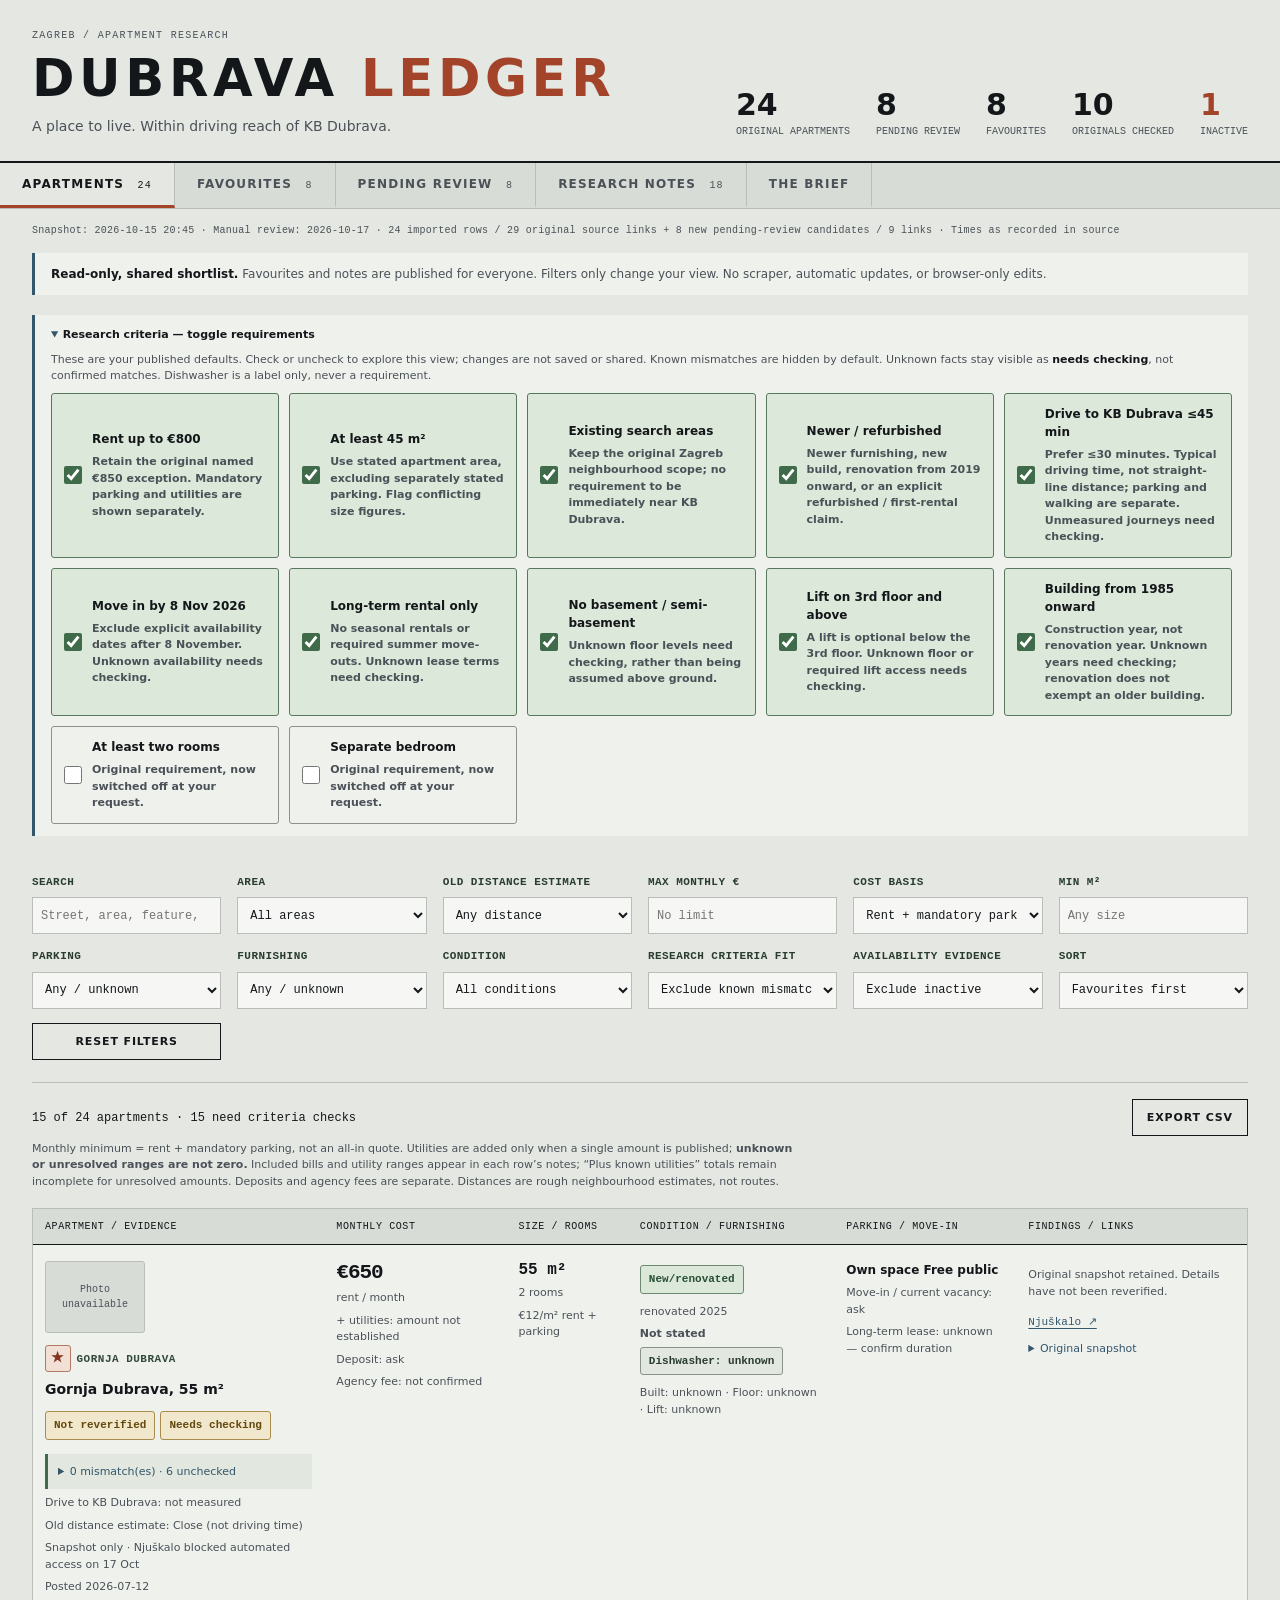
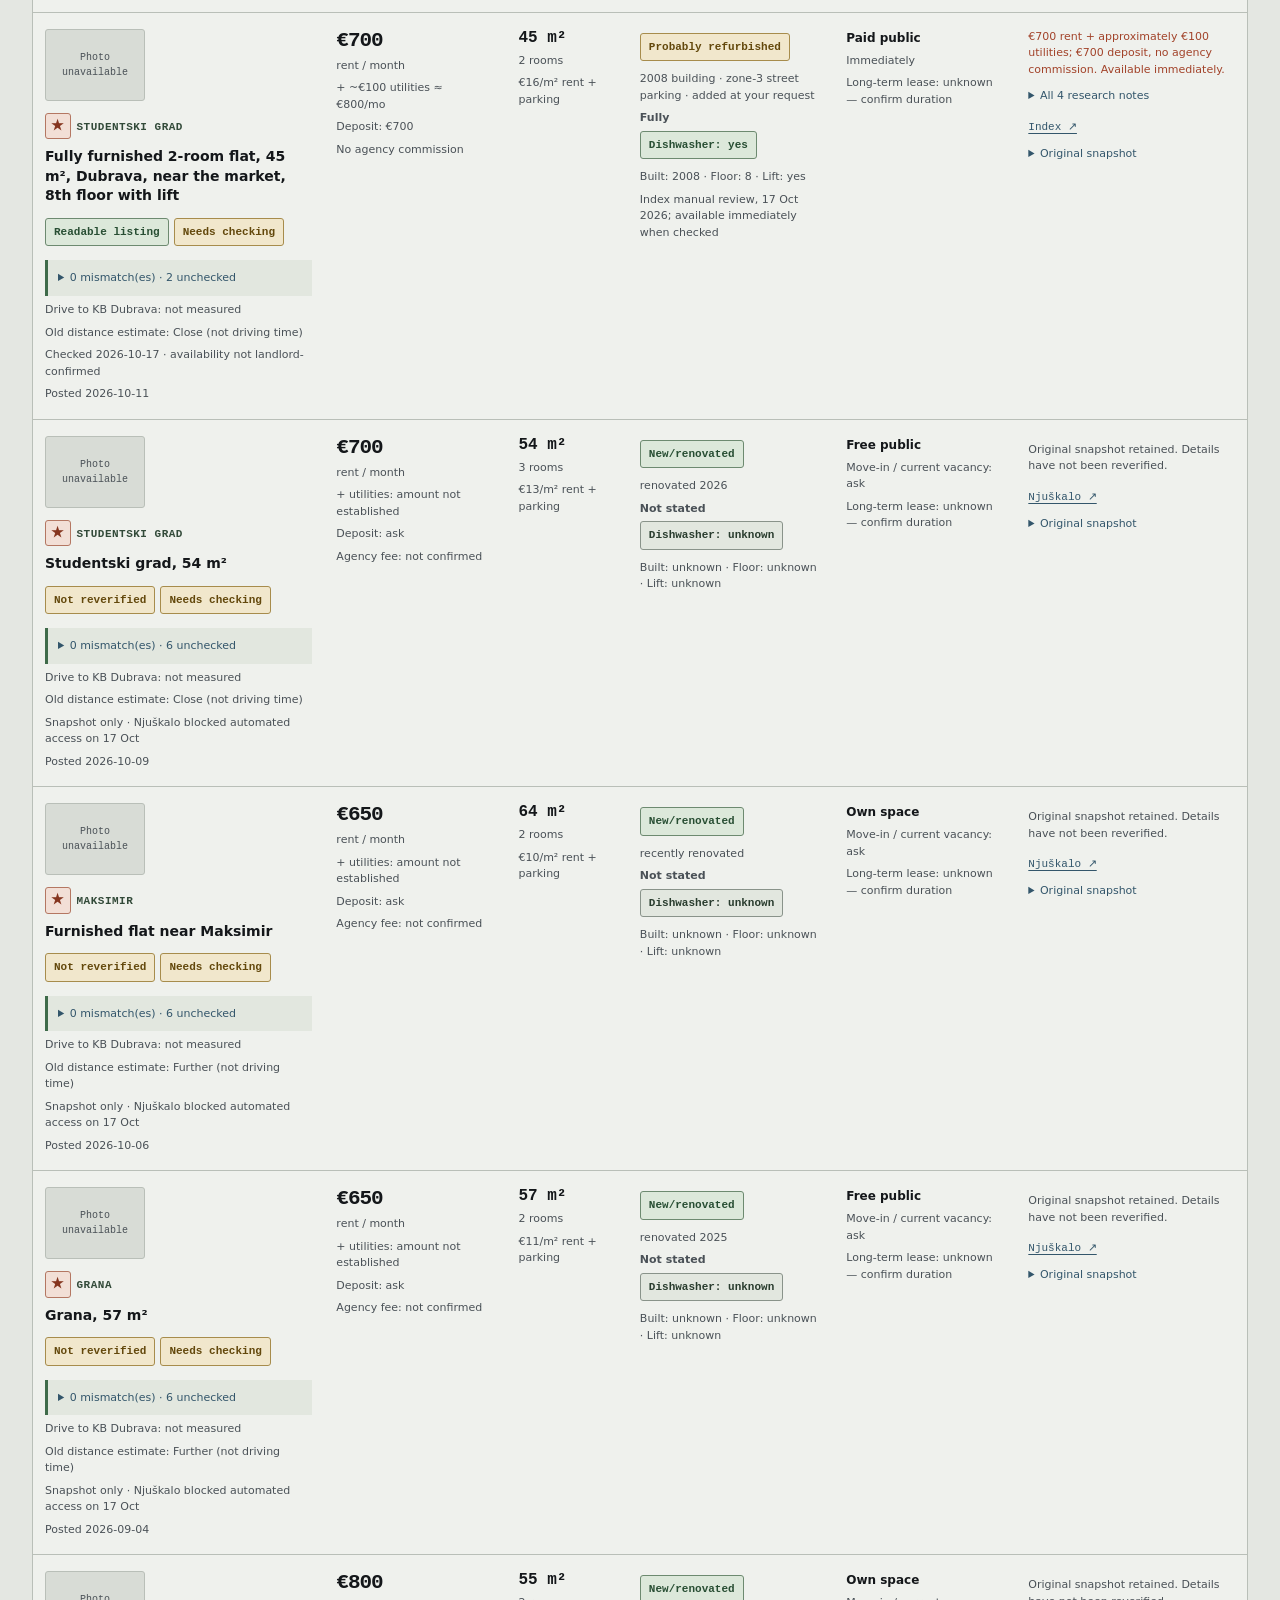
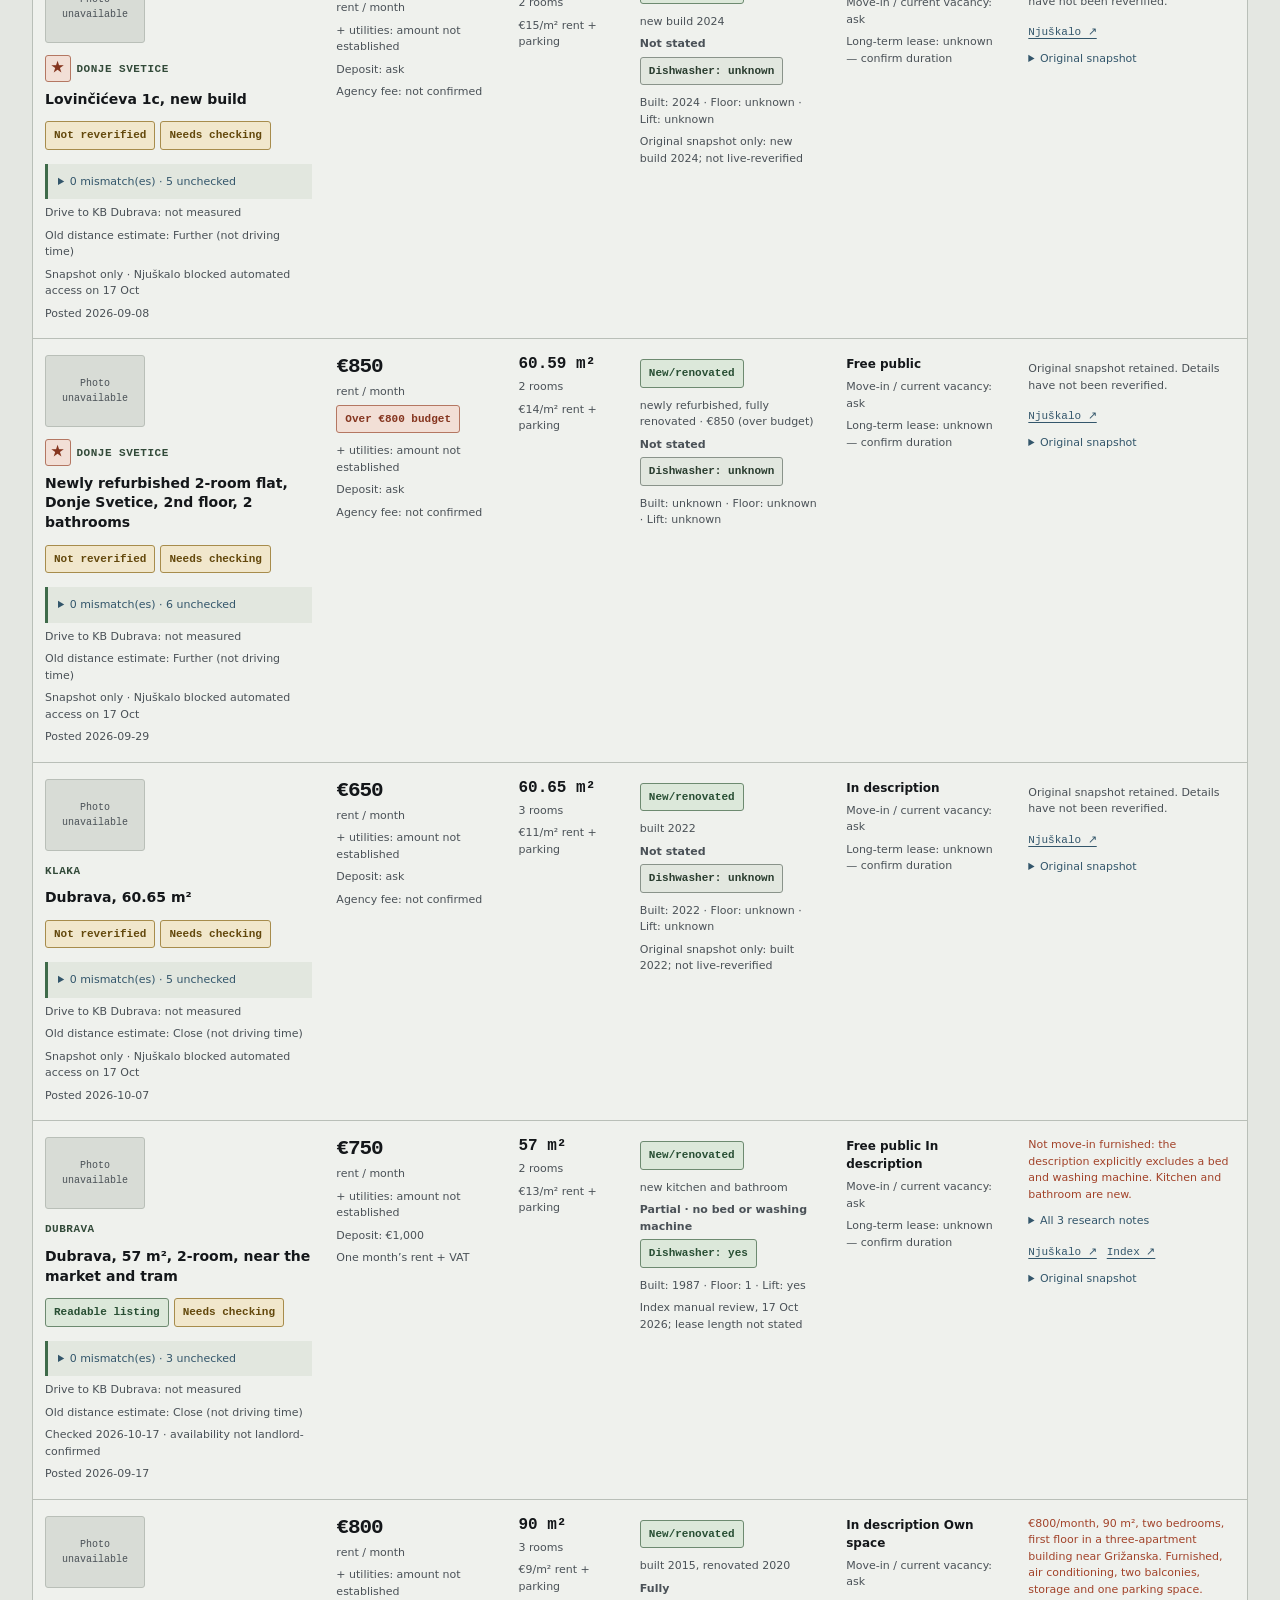
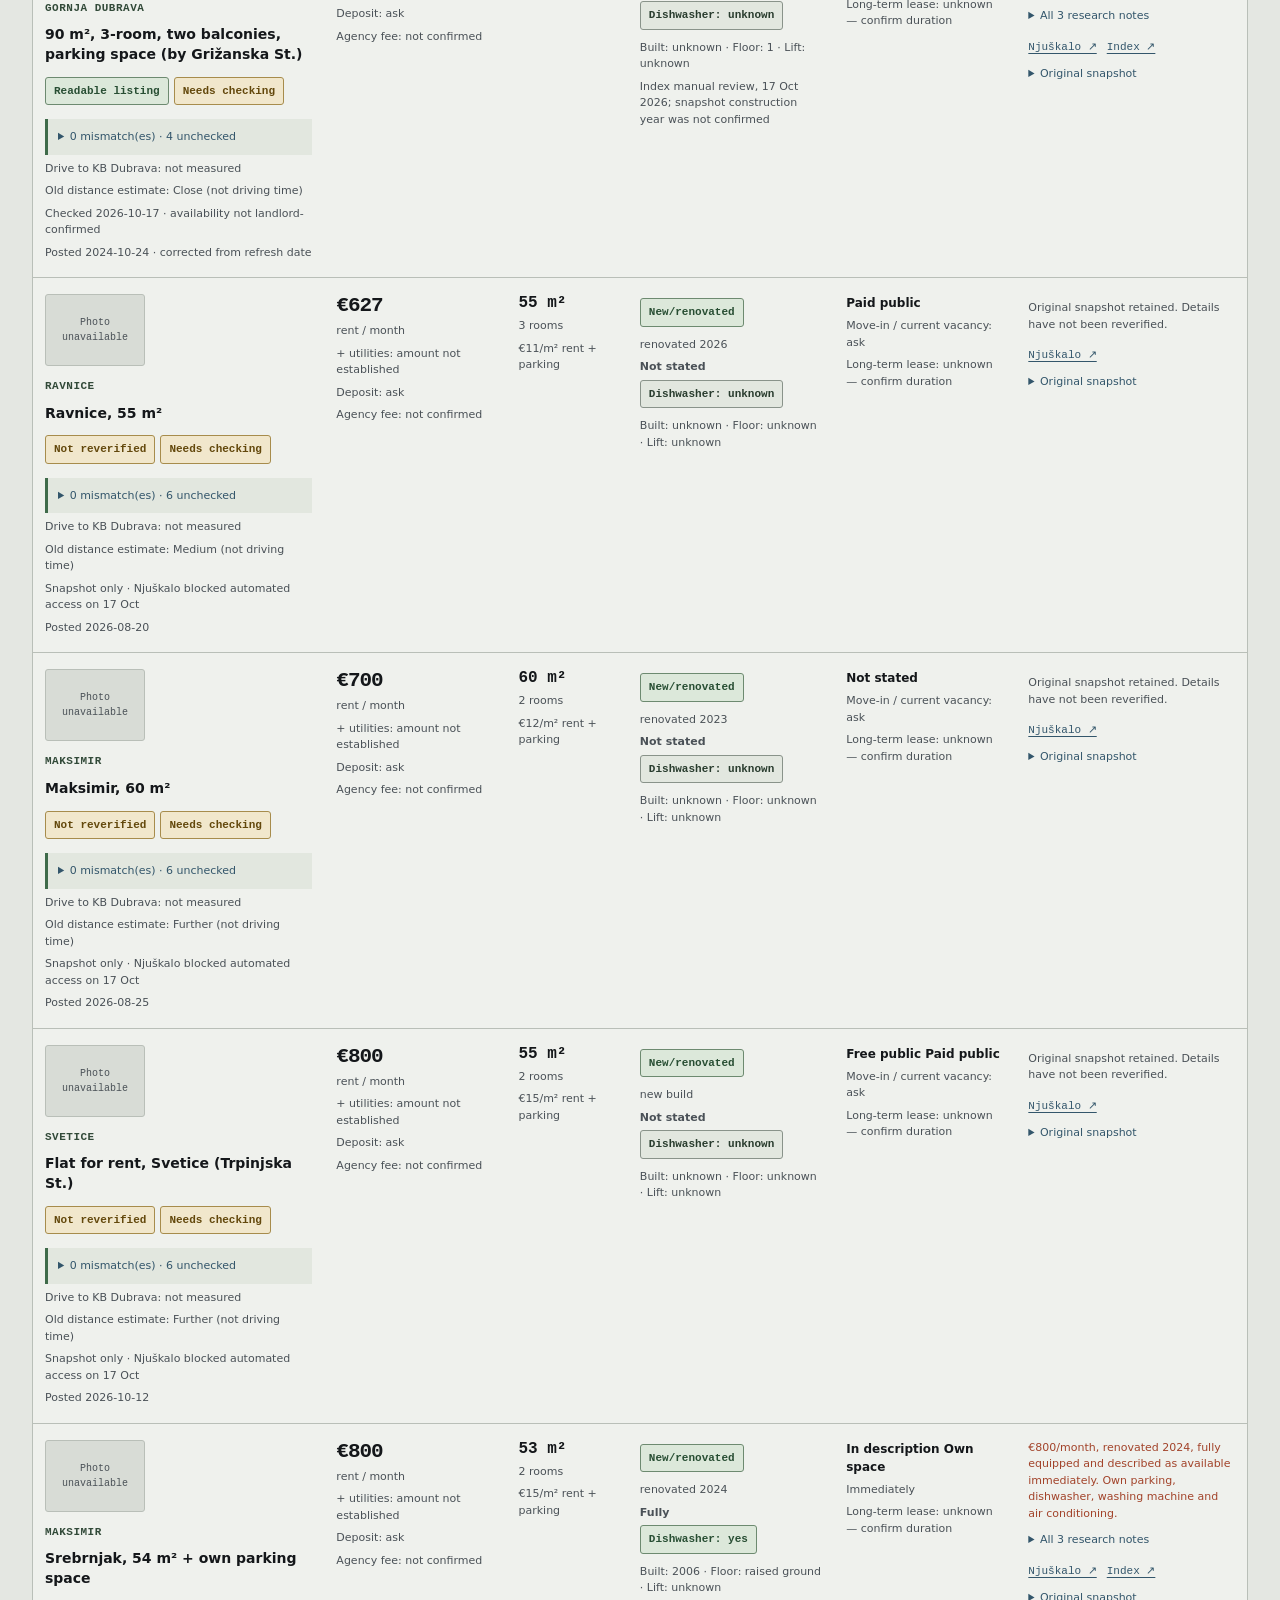
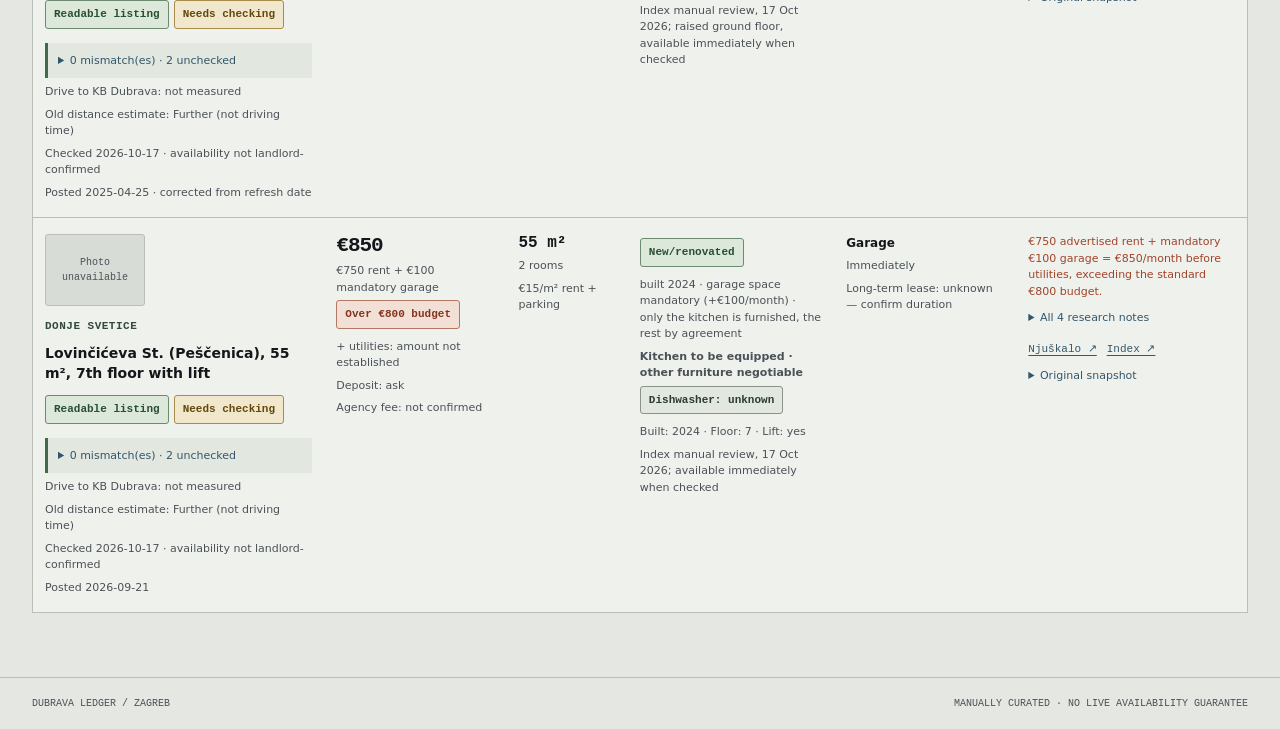
==== commit 28a8ff2f: "Update apartment ledger: 2026-10-18" ====
--- a/index.html
+++ b/index.html
@@ -9,11 +9,12 @@
   <style>:root{--paper:#e4e7e2;--paper-2:#d8dcd6;--card:#eff1ed;--ink:#14171a;--muted:#4a5157;--rule:#b9bfb8;--rust:#a2432a;--slate:#33566b;--green:#3f6b4a;--amber:#806014;--mono:ui-monospace,SFMono-Regular,Menlo,Consolas,monospace;--display:"Arial Narrow","Helvetica Neue Condensed",system-ui,sans-serif}
 *{box-sizing:border-box}body{margin:0;background:var(--paper);color:var(--ink);font:14px/1.5 system-ui,-apple-system,sans-serif;-webkit-font-smoothing:antialiased}button,input,select{font:inherit}button,a,input,select,summary{-webkit-tap-highlight-color:transparent}a{color:var(--slate);text-underline-offset:3px}a:hover{color:var(--rust)}button{cursor:pointer}button:focus-visible,a:focus-visible,summary:focus-visible,input:focus-visible,select:focus-visible,.table-wrap:focus-visible{outline:2px solid var(--slate);outline-offset:3px}[hidden]{display:none!important}.masthead{display:flex;gap:24px;justify-content:space-between;align-items:end;padding:30px 32px 24px;border-bottom:2px solid var(--ink)}.eyebrow{font:10px var(--mono);letter-spacing:.13em;text-transform:uppercase;color:var(--muted);margin:0 0 12px}h1{font:750 clamp(32px,4vw,54px)/1 var(--display);text-transform:uppercase;letter-spacing:.09em;margin:0}h1 span{color:var(--rust)}.subtitle{margin:12px 0 0;color:var(--muted)}.counters{display:flex;gap:26px;flex-shrink:0}.counter{font:10px var(--mono);text-transform:uppercase;color:var(--muted)}.counter b{display:block;font:650 30px var(--display);color:var(--ink);margin-bottom:4px}.counter:last-child b{color:var(--rust)}.tabs{display:flex;background:var(--paper-2);border-bottom:1px solid var(--rule);position:sticky;top:0;z-index:10;overflow-x:auto}.tabs button{border:0;border-right:1px solid var(--rule);border-bottom:3px solid transparent;background:none;padding:14px 22px;font:700 12px var(--display);letter-spacing:.1em;text-transform:uppercase;color:var(--muted);white-space:nowrap}.tabs button[aria-pressed=true]{background:var(--paper);border-bottom-color:var(--rust);color:var(--ink)}.tabs span{font:10px var(--mono);margin-left:8px}.tabs button:hover{background:var(--card)}main{padding:0 32px 64px;max-width:1800px;margin:auto}.edition{padding:14px 0;font:10px/1.6 var(--mono);color:var(--muted);letter-spacing:.025em}.notice{padding:12px 16px;background:var(--card);border-left:3px solid var(--slate);color:var(--muted);margin-bottom:20px;font-size:12px}.notice strong{color:var(--ink)}.warning{border-color:var(--amber)}.filters{display:grid;grid-template-columns:repeat(6,minmax(130px,1fr));gap:14px 16px;padding:18px 0 22px;border-bottom:1px solid var(--rule);align-items:end}.filters label{display:flex;flex-direction:column;gap:7px;font:10px var(--mono);letter-spacing:.04em;text-transform:uppercase;color:var(--muted)}input,select{border:1px solid var(--rule);background:#f6f7f4;color:var(--ink);border-radius:0;padding:9px 8px;min-width:0;width:100%;font:12px var(--mono);height:37px}.button{border:1px solid var(--ink);border-radius:0;background:var(--ink);color:var(--paper);font:700 11px var(--display);text-transform:uppercase;letter-spacing:.08em;padding:10px 14px;min-height:37px}.button.ghost{background:transparent;color:var(--ink)}.button:hover{background:var(--paper-2);color:var(--ink)}.results-bar{display:flex;justify-content:space-between;align-items:center;gap:16px;margin-top:16px}.results-bar p{font:12px var(--mono)}.cost-key{font-size:11px;color:var(--muted);max-width:110ch;margin:4px 0 18px}.table-wrap{overflow:auto;border:1px solid var(--rule);background:var(--card)}table{width:100%;border-collapse:collapse;table-layout:fixed}th{text-align:left;font:10px var(--mono);text-transform:uppercase;letter-spacing:.06em;background:var(--paper-2);padding:12px;border-bottom:1px solid var(--ink)}th:first-child{width:24%}th:nth-child(2){width:15%}th:nth-child(3){width:10%}th:nth-child(4){width:17%}th:nth-child(5){width:15%}th:nth-child(6){width:19%}td{padding:16px 12px;vertical-align:top;border-bottom:1px solid var(--rule);font-size:12px;overflow-wrap:anywhere}tr:last-child td{border-bottom:0}tbody tr:hover{background:#e7eae5}.listing-title{font-weight:650;font-size:14px;margin:8px 0;line-height:1.4}.area-label{font:10px var(--mono);text-transform:uppercase;letter-spacing:.02em}.favourite{color:var(--rust);margin-right:4px}.badge{display:inline-block;font:9px/1.6 var(--mono);padding:2px 5px;border:1px solid var(--rule);margin:3px 4px 3px 0;color:var(--muted);background:#f6f7f4}.badge.good{color:var(--green);border-color:var(--green)}.badge.warn{color:var(--amber);border-color:var(--amber)}.badge.bad{color:var(--rust);border-color:var(--rust)}.money{font:650 21px var(--mono);letter-spacing:-.05em;white-space:nowrap}.detail{display:block;color:var(--muted);font-size:11px;margin-top:6px}.number{font:600 16px var(--mono);white-space:nowrap}.price-change{color:var(--rust)}.inactive{color:var(--muted)}.inactive .listing-title{text-decoration:line-through}.links{display:flex;gap:10px;flex-wrap:wrap;margin-top:12px}.links a{font:11px var(--mono);padding:3px 0}.findings-summary{margin:0 0 8px;color:var(--rust);font-size:11px}.row-findings{margin:8px 0 0;padding-left:16px;font-size:11px}.row-findings li{margin:6px 0}summary{cursor:pointer;color:var(--slate);font-size:11px}details{margin-top:10px}details p{font-size:11px;color:var(--muted);margin:8px 0}.empty{text-align:center;padding:60px 20px;background:var(--card);border:1px solid var(--rule)}.section-heading{margin:18px 0 24px}.section-heading h2,.brief h2{font:650 30px var(--display);letter-spacing:.02em;margin:0 0 8px}.section-heading p{color:var(--muted);max-width:75ch}.findings-grid{display:grid;grid-template-columns:repeat(2,minmax(0,1fr));gap:18px}.finding-card{padding:22px;background:var(--card);border:1px solid var(--rule);border-top:3px solid var(--slate)}.finding-card h3{font-size:16px;margin:8px 0}.finding-card ul{padding-left:18px;color:var(--muted);font-size:13px}.finding-card li{margin:8px 0}.brief{max-width:1050px;margin-top:20px}.brief-grid{display:grid;grid-template-columns:1fr 1fr;gap:20px;margin:24px 0}.brief article{padding:24px;background:var(--card);border-top:2px solid var(--ink)}.brief h3{margin:0 0 10px;font-size:19px}.brief p{color:var(--muted)}.brief article p:last-child{margin-bottom:0}footer{display:flex;justify-content:space-between;gap:16px;padding:20px 32px;border-top:1px solid var(--rule);font:10px var(--mono);text-transform:uppercase;color:var(--muted)}
 @media(min-width:1600px){td{padding:18px 16px}}@media(max-width:1100px){.filters{grid-template-columns:repeat(4,minmax(120px,1fr))}.counters{gap:16px}table{min-width:1100px}.masthead{padding:24px}main{padding:0 24px 48px}}@media(max-width:650px){.masthead{display:block;padding:24px 18px}.counters{margin-top:24px;justify-content:space-between}.counter b{font-size:25px}main{padding:0 16px 40px}.tabs button{padding:13px 14px;font-size:11px}.filters{grid-template-columns:repeat(2,minmax(0,1fr));gap:14px 12px}.filters .search{grid-column:1/-1}.edition{font-size:9px}.notice{padding:12px}.results-bar p{font-size:11px}.table-wrap{border:0;background:transparent;overflow:visible}table,tbody{display:block;min-width:0}thead{display:none}tr{display:grid;grid-template-columns:1fr 1fr;background:var(--card);border:1px solid var(--rule);border-top:2px solid var(--ink);margin-bottom:16px}td{display:block;padding:12px;border-bottom:1px solid var(--rule)}td::before{content:attr(data-label);display:block;font:9px var(--mono);text-transform:uppercase;letter-spacing:.06em;color:var(--muted);margin-bottom:8px}td:first-child,td:last-child{grid-column:1/-1}td:first-child::before{display:none}td:last-child{border-bottom:0}.listing-title{font-size:16px}.findings-grid,.brief-grid{grid-template-columns:1fr}.finding-card{padding:18px}footer{padding:18px;flex-direction:column}.cost-key{font-size:11px}}
+.apartment-photo{display:block;width:100px;height:72px;margin:0 0 12px;overflow:hidden;border:1px solid var(--rule);border-radius:3px;background:var(--paper-2);color:var(--muted);text-decoration:none}.apartment-photo img{display:block;width:100%;height:100%;object-fit:cover}.apartment-photo-placeholder{display:flex;align-items:center;justify-content:center;width:100%;height:100%;padding:8px;text-align:center;font:10px/1.5 var(--mono);color:var(--muted)}.counters{flex-wrap:wrap;row-gap:14px;max-width:100%}@media(max-width:1100px){.masthead{flex-wrap:wrap}}@media(max-width:650px){.counters{justify-content:flex-start;column-gap:22px}.counter{flex:0 0 calc((100% - 44px)/3)}.apartment-photo{width:112px;height:81px}}
 .badge,.feature-label{display:inline-block;max-width:100%;padding:5px 8px;margin:4px 5px 4px 0;border:1px solid #89938a;border-radius:3px;background:#e2e7df;color:#293c2e;font:650 11px/1.5 var(--mono);vertical-align:middle;overflow-wrap:anywhere}
 .badge.good,.feature-label.good{color:#284e33;background:#dce8da;border-color:#6d8a70}
 .badge.warn,.feature-label.warn{color:#63480c;background:#f1e7cc;border-color:#a78c4c}
 .badge.bad,.feature-label.bad{color:#85351f;background:#f2dfd6;border-color:#b47762}
-.area-label{font:700 11px/1.6 var(--mono);letter-spacing:.045em;color:#324a39}
+.apartment-photo:hover{border-color:var(--slate);box-shadow:0 0 0 2px #33566b33}.area-label{font:700 11px/1.6 var(--mono);letter-spacing:.045em;color:#324a39}
 .favourite{display:inline-block;padding:1px 5px;margin-right:6px;border:1px solid #b47762;border-radius:3px;background:#f2dfd6;color:#85351f;font-size:14px;vertical-align:baseline}
 .filters label{font-size:11px;font-weight:700;line-height:1.5;color:#293c2e}
 .criteria-grid{display:grid;grid-template-columns:repeat(auto-fit,minmax(min(100%,220px),1fr));gap:10px;grid-column:1/-1;min-width:0}
@@ -34,6 +35,7 @@
   <nav class="tabs" aria-label="Views">
     <button data-view="all" aria-pressed="true">Apartments <span>24</span></button>
     <button data-view="favourites" aria-pressed="false">Favourites <span>8</span></button>
+    <button data-view="pending" aria-pressed="false">PENDING REVIEW <span>8</span></button>
     <button data-view="findings" aria-pressed="false">Research notes <span>10</span></button>
     <button data-view="brief" aria-pressed="false">The brief</button>
   </nav>
@@ -41,6 +43,7 @@
     <div class="edition" id="edition"></div>
     <section id="listings-view" aria-label="Apartment listings">
       <div class="notice"><strong>Read-only, shared shortlist.</strong> Favourites and notes are published for everyone. Filters only change your view. No scraper, automatic updates, or browser-only edits.</div>
+      <div id="pending-notice" class="notice warning" hidden><strong>PENDING REVIEW — eight new candidates, none approved.</strong> Separate from the original 24 apartments and eight favourites. All driving times and current vacancies need confirmation; unknown lease terms and condition remain pending. Readable on 17 October 2026 does not mean currently available. No landlord contacted or route measured. Reset filters to see all eight.</div>
       <details class="notice criteria-panel" open><summary><strong>Research criteria — toggle requirements</strong></summary><p>These are your published defaults. Check or uncheck to explore this view; changes are not saved or shared. Known mismatches are hidden by default. Unknown facts stay visible as <strong>needs checking</strong>, not confirmed matches. Dishwasher is a label only, never a requirement.</p><form id="criteria-controls" class="criteria-grid" aria-label="Toggle research criteria"></form></details>
       <form id="filters" class="filters" role="search" aria-label="Filter apartments">
         <label class="search">Search<input id="query" type="search" placeholder="Street, area, feature, finding…"></label>
@@ -58,7 +61,7 @@
         <button class="button ghost" type="reset">Reset filters</button>
       </form>
       <div class="results-bar"><p id="result-count" role="status" aria-live="polite"></p><button id="export" class="button ghost">Export CSV</button></div>
-      <p class="cost-key">Monthly minimum = rent + mandatory parking. Utilities are added only when published; <strong>unknown is not zero.</strong> Deposits and agency fees are separate. Distances are rough neighbourhood estimates, not routes.</p>
+      <p class="cost-key">Monthly minimum = rent + mandatory parking, not an all-in quote. Utilities are added only when a single amount is published; <strong>unknown or unresolved ranges are not zero.</strong> Included bills and utility ranges appear in each row’s notes; “Plus known utilities” totals remain incomplete for unresolved amounts. Deposits and agency fees are separate. Distances are rough neighbourhood estimates, not routes.</p>
       <div class="table-wrap" tabindex="0" role="region" aria-label="Apartment comparison, scroll horizontally on smaller screens">
         <table><thead><tr><th>Apartment / evidence</th><th>Monthly cost</th><th>Size / rooms</th><th>Condition / furnishing</th><th>Parking / move-in</th><th>Findings / links</th></tr></thead><tbody id="rows"></tbody></table>
       </div>
@@ -79,13 +82,14 @@
       </div>
       <h3>Published checkbox defaults</h3><ul id="brief-criteria"></ul><p>Toggle criteria in the Apartments view to explore alternatives. Checkbox changes are temporary view filters, not edits to this shared research brief.</p>
       <div class="notice"><strong>What was imported:</strong> all 24 visible rows and eight favourites from the supplied HTML snapshot. Its header mentioned 72 total listings, but the hidden rows and 48 rejected entries were not included in the file. Cross-posts stay grouped as one apartment.</div>
+      <div class="notice"><strong>New research is separate:</strong> the PENDING REVIEW tab contains eight conditional candidates reviewed on 17 October 2026, not approved matches or additional imported rows. Current vacancy and driving times remain unconfirmed for every candidate. Filters retain unknowns by default; reset restores those defaults without changing tabs.</div>
       <h3>How to read this page</h3><p><strong>Readable listing</strong> means the page was accessible without an inactive notice when checked. It does not confirm the flat is still available. <strong>Not reverified</strong> means the original snapshot is the only evidence. <strong>Inactive</strong> requires an explicit removal marker.</p>
       <p>Updates are curated in the project’s data file and republished. There is no database, tracking, account, shared-storage dependency, or automatic collection.</p>
     </section>
   </main>
   <footer><span>Dubrava ledger / Zagreb</span><span>Manually curated · No live availability guarantee</span></footer>
   <noscript><p class="notice">Enable JavaScript to view the embedded apartment dataset and filters.</p></noscript>
-  <script id="listing-data" type="application/json">{"snapshot_at": "2026-10-15 20:45", "reviewed_at": "2026-10-17", "listings": [{"id": "I:7633964", "favourite": false, "posted": "2026-10-14", "new_in_snapshot": true, "rent": 800, "original_rent": 700, "utilities": null, "area": 35.26, "rooms": 2, "neighbourhood": "Trnava", "distance": "Medium", "title": "Trnava, new build, first rental, with outdoor parking space", "condition": "New/renovated", "condition_note": "brand-new flat · actual size 35 m² (listing says 41)", "furnished": "Not stated", "parking": "Own space", "move_in": "ask", "links": [{"url": "https://www.index.hr/oglasi/nekretnine/najam-stanova/oglas/stan/7633964", "label": "Index"}], "notes": "", "verification": "readable", "findings": ["The live listing asks €800/month; the imported snapshot said €700.", "Description states 35.26 m², a separate bedroom and an included 12.10 m² outdoor parking space. Structured fields say 41.31 m² and one room, conflicting with the description.", "First rental, first floor, lift. Furnishing, utilities, deposit and agency commission are not confirmed."], "deposit": null, "mandatory_parking": 0, "agency_fee": null, "snapshot": {"id": "I:7633964", "favourite": false, "posted": "2026-10-14", "new_in_snapshot": true, "rent": 700, "original_rent": 700, "utilities": null, "area": 35.3, "rooms": 2, "neighbourhood": "Trnava", "distance": "Medium", "title": "Trnava, new build, first rental, with outdoor parking space", "condition": "New/renovated", "condition_note": "brand-new flat · actual size 35 m² (listing says 41)", "furnished": "Not stated", "parking": "Own space", "move_in": "ask", "links": [{"url": "https://www.index.hr/oglasi/nekretnine/najam-stanova/oglas/stan/7633964", "label": "Index"}], "notes": "", "verification": "unchecked", "findings": [], "deposit": null, "mandatory_parking": 0, "agency_fee": null}, "verified_at": "2026-10-17", "floor": 1, "lift": true, "separate_bedroom": true, "facts_source": "Index manual review, 17 Oct 2026"}, {"id": "N:16278754", "favourite": false, "posted": "2026-10-12", "new_in_snapshot": false, "rent": 800, "original_rent": 800, "utilities": null, "area": 55.0, "rooms": 2, "neighbourhood": "Svetice", "distance": "Further", "title": "Flat for rent, Svetice (Trpinjska St.)", "condition": "New/renovated", "condition_note": "new build", "furnished": "Not stated", "parking": "Free public Paid public", "move_in": "ask", "links": [{"url": "https://www.njuskalo.hr/nekretnine/stan-oglas-16278754", "label": "Njuškalo"}], "notes": "", "verification": "unchecked", "findings": [], "deposit": null, "mandatory_parking": 0, "agency_fee": null, "snapshot": {"id": "N:16278754", "favourite": false, "posted": "2026-10-12", "new_in_snapshot": false, "rent": 800, "original_rent": 800, "utilities": null, "area": 55.0, "rooms": 2, "neighbourhood": "Svetice", "distance": "Further", "title": "Flat for rent, Svetice (Trpinjska St.)", "condition": "New/renovated", "condition_note": "new build", "furnished": "Not stated", "parking": "Free public Paid public", "move_in": "ask", "links": [{"url": "https://www.njuskalo.hr/nekretnine/stan-oglas-16278754", "label": "Njuškalo"}], "notes": "", "verification": "unchecked", "findings": [], "deposit": null, "mandatory_parking": 0, "agency_fee": null}}, {"id": "I:7103578", "favourite": false, "posted": "2025-11-08", "new_in_snapshot": false, "rent": 800, "original_rent": 800, "utilities": null, "area": 45.0, "rooms": 2, "neighbourhood": "Maksimir", "distance": "Further", "title": "Maksimir, 45 m², 2-room, 4th floor", "condition": "New/renovated", "condition_note": "renovated 2020", "furnished": "Not stated", "parking": "Not stated", "move_in": "ask", "links": [{"url": "https://www.njuskalo.hr/nekretnine/stan-oglas-48044715", "label": "Njuškalo"}, {"url": "https://www.index.hr/oglasi/nekretnine/najam-stanova/oglas/stan/7103578", "label": "Index"}], "notes": "", "verification": "readable", "findings": ["€800/month, 45 m², separate bedroom, renovated 2020. Fourth floor in a 1940 building; lift and parking not confirmed.", "Pets explicitly allowed. Agency offers a video and floor plan before a viewing; commission and furnishing need confirmation.", "12 October is the refresh date, not the original posting date (8 November 2025)."], "deposit": null, "mandatory_parking": 0, "agency_fee": null, "snapshot": {"id": "I:7103578", "favourite": false, "posted": "2026-10-12", "new_in_snapshot": false, "rent": 800, "original_rent": 800, "utilities": null, "area": 45.0, "rooms": 2, "neighbourhood": "Maksimir", "distance": "Further", "title": "Maksimir, 45 m², 2-room, 4th floor", "condition": "New/renovated", "condition_note": "renovated 2020", "furnished": "Not stated", "parking": "Not stated", "move_in": "ask", "links": [{"url": "https://www.njuskalo.hr/nekretnine/stan-oglas-48044715", "label": "Njuškalo"}, {"url": "https://www.index.hr/oglasi/nekretnine/najam-stanova/oglas/stan/7103578", "label": "Index"}], "notes": "", "verification": "unchecked", "findings": [], "deposit": null, "mandatory_parking": 0, "agency_fee": null}, "verified_at": "2026-10-17", "building_year": 1940, "floor": 4, "separate_bedroom": true, "facts_source": "Index manual review, 17 Oct 2026; lift not stated"}, {"id": "I:7631451", "favourite": false, "posted": "2026-10-12", "new_in_snapshot": true, "rent": 800, "original_rent": 800, "utilities": 75, "area": 43.0, "rooms": 2, "neighbourhood": "Laščina", "distance": "Further", "title": "Modern 2-room flat just below KBC Rebro, fully equipped", "condition": "New/renovated", "condition_note": "Renovated 2024 (explicit listing field)", "furnished": "Fully", "parking": "Free public", "move_in": "From 15 Dec 2026", "links": [{"url": "https://www.index.hr/oglasi/nekretnine/najam-stanova/oglas/stan/7631451", "label": "Index"}], "notes": "", "verification": "readable", "findings": ["Renovation is explicitly dated 2024, upgrading the snapshot’s ‘probably refurbished’ classification.", "€800 rent + approximately €75 utilities; TV/internet chosen separately. €800 deposit and a minimum one-year lease.", "Available only from 15 December 2026. Near KBC Rebro, not KB Dubrava.", "Fully furnished with dishwasher and washer-dryer; gas heating, first floor, free public parking."], "deposit": 800, "mandatory_parking": 0, "agency_fee": null, "snapshot": {"id": "I:7631451", "favourite": false, "posted": "2026-10-12", "new_in_snapshot": true, "rent": 800, "original_rent": 800, "utilities": 75, "area": 43.0, "rooms": 2, "neighbourhood": "Laščina", "distance": "Further", "title": "Modern 2-room flat just below KBC Rebro, fully equipped", "condition": "Probably refurbished", "condition_note": "“modern” · aimed at doctors and residents", "furnished": "Fully", "parking": "Free public", "move_in": "From 15 Dec 2026", "links": [{"url": "https://www.index.hr/oglasi/nekretnine/najam-stanova/oglas/stan/7631451", "label": "Index"}], "notes": "", "verification": "unchecked", "findings": [], "deposit": null, "mandatory_parking": 0, "agency_fee": null}, "verified_at": "2026-10-17", "building_year": 1965, "floor": 1, "dishwasher": true, "available_from": "2026-12-15", "long_term": true, "separate_bedroom": true, "facts_source": "Index manual review, 17 Oct 2026"}, {"id": "I:7630950", "favourite": true, "posted": "2026-10-11", "new_in_snapshot": false, "rent": 700, "original_rent": 700, "utilities": 100, "area": 45.0, "rooms": 2, "neighbourhood": "Studentski grad", "distance": "Close", "title": "Fully furnished 2-room flat, 45 m², Dubrava, near the market, 8th floor with lift", "condition": "Probably refurbished", "condition_note": "2008 building · zone-3 street parking · added at your request", "furnished": "Fully", "parking": "Paid public", "move_in": "Immediately", "links": [{"url": "https://www.index.hr/oglasi/nekretnine/najam-stanova/oglas/stan/7630950", "label": "Index"}], "notes": "", "verification": "readable", "findings": ["€700 rent + approximately €100 utilities; €700 deposit, no agency commission. Available immediately.", "Fully furnished: separate bedroom, dishwasher, washing machine, oven, TV and fibre connection. Eighth floor with a lift.", "Parking conflict: description says paid zone-3 street parking; a structured field says garage. Do not assume a garage is included.", "The building dates to 2008; a recent renovation is not independently confirmed."], "deposit": 700, "mandatory_parking": 0, "agency_fee": "No agency commission", "snapshot": {"id": "I:7630950", "favourite": true, "posted": "2026-10-11", "new_in_snapshot": false, "rent": 700, "original_rent": 700, "utilities": 100, "area": 45.0, "rooms": 2, "neighbourhood": "Studentski grad", "distance": "Close", "title": "Fully furnished 2-room flat, 45 m², Dubrava, near the market, 8th floor with lift", "condition": "Probably refurbished", "condition_note": "2008 building · zone-3 street parking · added at your request", "furnished": "Fully", "parking": "Paid public", "move_in": "Immediately", "links": [{"url": "https://www.index.hr/oglasi/nekretnine/najam-stanova/oglas/stan/7630950", "label": "Index"}], "notes": "", "verification": "unchecked", "findings": [], "deposit": null, "mandatory_parking": 0, "agency_fee": null}, "verified_at": "2026-10-17", "building_year": 2008, "floor": 8, "lift": true, "dishwasher": true, "available_from": "2026-10-17", "separate_bedroom": true, "facts_source": "Index manual review, 17 Oct 2026; available immediately when checked"}, {"id": "N:51794152", "favourite": true, "posted": "2026-10-09", "new_in_snapshot": false, "rent": 700, "original_rent": 700, "utilities": null, "area": 54.0, "rooms": 3, "neighbourhood": "Studentski grad", "distance": "Close", "title": "Studentski grad, 54 m²", "condition": "New/renovated", "condition_note": "renovated 2026", "furnished": "Not stated", "parking": "Free public", "move_in": "ask", "links": [{"url": "https://www.njuskalo.hr/nekretnine/stan-oglas-51794152", "label": "Njuškalo"}], "notes": "", "verification": "unchecked", "findings": [], "deposit": null, "mandatory_parking": 0, "agency_fee": null, "snapshot": {"id": "N:51794152", "favourite": true, "posted": "2026-10-09", "new_in_snapshot": false, "rent": 700, "original_rent": 700, "utilities": null, "area": 54.0, "rooms": 3, "neighbourhood": "Studentski grad", "distance": "Close", "title": "Studentski grad, 54 m²", "condition": "New/renovated", "condition_note": "renovated 2026", "furnished": "Not stated", "parking": "Free public", "move_in": "ask", "links": [{"url": "https://www.njuskalo.hr/nekretnine/stan-oglas-51794152", "label": "Njuškalo"}], "notes": "", "verification": "unchecked", "findings": [], "deposit": null, "mandatory_parking": 0, "agency_fee": null}}, {"id": "N:42009217", "favourite": false, "posted": "2026-10-08", "new_in_snapshot": false, "rent": 800, "original_rent": 800, "utilities": null, "area": 40.0, "rooms": 2, "neighbourhood": "Ravnice", "distance": "Medium", "title": "Ravnice, 40 m²", "condition": "New/renovated", "condition_note": "renovated 2024", "furnished": "Not stated", "parking": "Not stated", "move_in": "ask", "links": [{"url": "https://www.njuskalo.hr/nekretnine/stan-oglas-42009217", "label": "Njuškalo"}], "notes": "", "verification": "unchecked", "findings": [], "deposit": null, "mandatory_parking": 0, "agency_fee": null, "snapshot": {"id": "N:42009217", "favourite": false, "posted": "2026-10-08", "new_in_snapshot": false, "rent": 800, "original_rent": 800, "utilities": null, "area": 40.0, "rooms": 2, "neighbourhood": "Ravnice", "distance": "Medium", "title": "Ravnice, 40 m²", "condition": "New/renovated", "condition_note": "renovated 2024", "furnished": "Not stated", "parking": "Not stated", "move_in": "ask", "links": [{"url": "https://www.njuskalo.hr/nekretnine/stan-oglas-42009217", "label": "Njuškalo"}], "notes": "", "verification": "unchecked", "findings": [], "deposit": null, "mandatory_parking": 0, "agency_fee": null}}, {"id": "N:51470356", "favourite": false, "posted": "2026-10-07", "new_in_snapshot": false, "rent": 650, "original_rent": 650, "utilities": null, "area": 60.65, "rooms": 3, "neighbourhood": "Klaka", "distance": "Close", "title": "Dubrava, 60.65 m²", "condition": "New/renovated", "condition_note": "built 2022", "furnished": "Not stated", "parking": "In description", "move_in": "ask", "links": [{"url": "https://www.njuskalo.hr/nekretnine/stan-oglas-51470356", "label": "Njuškalo"}], "notes": "", "verification": "unchecked", "findings": [], "deposit": null, "mandatory_parking": 0, "agency_fee": null, "snapshot": {"id": "N:51470356", "favourite": false, "posted": "2026-10-07", "new_in_snapshot": false, "rent": 650, "original_rent": 650, "utilities": null, "area": 60.65, "rooms": 3, "neighbourhood": "Klaka", "distance": "Close", "title": "Dubrava, 60.65 m²", "condition": "New/renovated", "condition_note": "built 2022", "furnished": "Not stated", "parking": "In description", "move_in": "ask", "links": [{"url": "https://www.njuskalo.hr/nekretnine/stan-oglas-51470356", "label": "Njuškalo"}], "notes": "", "verification": "unchecked", "findings": [], "deposit": null, "mandatory_parking": 0, "agency_fee": null}, "building_year": 2022, "facts_source": "Original snapshot only: built 2022; not live-reverified"}, {"id": "N:51754534", "favourite": true, "posted": "2026-10-06", "new_in_snapshot": false, "rent": 650, "original_rent": 650, "utilities": null, "area": 64.0, "rooms": 2, "neighbourhood": "Maksimir", "distance": "Further", "title": "Furnished flat near Maksimir", "condition": "New/renovated", "condition_note": "recently renovated", "furnished": "Not stated", "parking": "Own space", "move_in": "ask", "links": [{"url": "https://www.njuskalo.hr/nekretnine/stan-oglas-51754534", "label": "Njuškalo"}], "notes": "", "verification": "unchecked", "findings": [], "deposit": null, "mandatory_parking": 0, "agency_fee": null, "snapshot": {"id": "N:51754534", "favourite": true, "posted": "2026-10-06", "new_in_snapshot": false, "rent": 650, "original_rent": 650, "utilities": null, "area": 64.0, "rooms": 2, "neighbourhood": "Maksimir", "distance": "Further", "title": "Furnished flat near Maksimir", "condition": "New/renovated", "condition_note": "recently renovated", "furnished": "Not stated", "parking": "Own space", "move_in": "ask", "links": [{"url": "https://www.njuskalo.hr/nekretnine/stan-oglas-51754534", "label": "Njuškalo"}], "notes": "", "verification": "unchecked", "findings": [], "deposit": null, "mandatory_parking": 0, "agency_fee": null}}, {"id": "N:51693449", "favourite": false, "posted": "2026-10-06", "new_in_snapshot": false, "rent": 750, "original_rent": 750, "utilities": null, "area": 43.0, "rooms": 2, "neighbourhood": "Ravnice", "distance": "Medium", "title": "Ravnice, 43 m²", "condition": "New/renovated", "condition_note": "renovated 2026", "furnished": "Not stated", "parking": "Free public", "move_in": "ask", "links": [{"url": "https://www.njuskalo.hr/nekretnine/stan-oglas-51693449", "label": "Njuškalo"}], "notes": "", "verification": "unchecked", "findings": [], "deposit": null, "mandatory_parking": 0, "agency_fee": null, "snapshot": {"id": "N:51693449", "favourite": false, "posted": "2026-10-06", "new_in_snapshot": false, "rent": 750, "original_rent": 750, "utilities": null, "area": 43.0, "rooms": 2, "neighbourhood": "Ravnice", "distance": "Medium", "title": "Ravnice, 43 m²", "condition": "New/renovated", "condition_note": "renovated 2026", "furnished": "Not stated", "parking": "Free public", "move_in": "ask", "links": [{"url": "https://www.njuskalo.hr/nekretnine/stan-oglas-51693449", "label": "Njuškalo"}], "notes": "", "verification": "unchecked", "findings": [], "deposit": null, "mandatory_parking": 0, "agency_fee": null}}, {"id": "I:7552223", "favourite": true, "posted": "2026-09-20", "new_in_snapshot": false, "rent": 700, "original_rent": 700, "utilities": null, "area": 40.0, "rooms": 2, "neighbourhood": "Studentski grad", "distance": "Close", "title": "Aleja Blaža Jurišića (Klaka), 40 m², first rental, near KB Dubrava", "condition": "New/renovated", "condition_note": "first rental, fully renovated, new A/C", "furnished": "Fully", "parking": "Free public", "move_in": "Ask · minimum 1-year lease", "links": [{"url": "https://www.index.hr/oglasi/nekretnine/najam-stanova/oglas/stan/7552223", "label": "Index"}], "notes": "", "verification": "readable", "findings": ["€700 rent + utilities, €700 deposit. Minimum one-year contract; for a single person or couple, no pets.", "Fully renovated and furnished, first rental. Free public parking in front of the building.", "Electric heating and new air conditioning. Utilities are described as low but no amount is published. Ask for winter bills.", "Third of four floors; lift is not confirmed. The displayed posting date is 20 September, refreshed 6 October."], "deposit": 700, "mandatory_parking": 0, "agency_fee": null, "snapshot": {"id": "I:7552223", "favourite": true, "posted": "2026-10-06", "new_in_snapshot": false, "rent": 700, "original_rent": 700, "utilities": null, "area": 40.0, "rooms": 2, "neighbourhood": "Studentski grad", "distance": "Close", "title": "Aleja Blaža Jurišića (Klaka), 40 m², first rental, near KB Dubrava", "condition": "New/renovated", "condition_note": "first rental, fully renovated, new A/C", "furnished": "Fully", "parking": "Free public", "move_in": "Min. 1-year lease", "links": [{"url": "https://www.index.hr/oglasi/nekretnine/najam-stanova/oglas/stan/7552223", "label": "Index"}], "notes": "", "verification": "unchecked", "findings": [], "deposit": null, "mandatory_parking": 0, "agency_fee": null}, "verified_at": "2026-10-17", "floor": 3, "long_term": true, "facts_source": "Index manual review, 17 Oct 2026; minimum one year, lift not stated"}, {"id": "N:51508182", "favourite": false, "posted": "2026-10-04", "new_in_snapshot": false, "rent": 800, "original_rent": 800, "utilities": null, "area": 43.0, "rooms": 2, "neighbourhood": "Donje Svetice", "distance": "Further", "title": "2-room flat with balcony and view of Medvednica", "condition": "New/renovated", "condition_note": "built 2013", "furnished": "Not stated", "parking": "Free public", "move_in": "ask", "links": [{"url": "https://www.njuskalo.hr/nekretnine/stan-oglas-51508182", "label": "Njuškalo"}], "notes": "", "verification": "unchecked", "findings": [], "deposit": null, "mandatory_parking": 0, "agency_fee": null, "snapshot": {"id": "N:51508182", "favourite": false, "posted": "2026-10-04", "new_in_snapshot": false, "rent": 800, "original_rent": 800, "utilities": null, "area": 43.0, "rooms": 2, "neighbourhood": "Donje Svetice", "distance": "Further", "title": "2-room flat with balcony and view of Medvednica", "condition": "New/renovated", "condition_note": "built 2013", "furnished": "Not stated", "parking": "Free public", "move_in": "ask", "links": [{"url": "https://www.njuskalo.hr/nekretnine/stan-oglas-51508182", "label": "Njuškalo"}], "notes": "", "verification": "unchecked", "findings": [], "deposit": null, "mandatory_parking": 0, "agency_fee": null}, "building_year": 2013, "facts_source": "Original snapshot only: built 2013; not live-reverified"}, {"id": "I:6408176", "favourite": false, "posted": "2024-10-24", "new_in_snapshot": false, "rent": 800, "original_rent": 800, "utilities": null, "area": 90.0, "rooms": 3, "neighbourhood": "Gornja Dubrava", "distance": "Close", "title": "90 m², 3-room, two balconies, parking space (by Grižanska St.)", "condition": "New/renovated", "condition_note": "built 2015, renovated 2020", "furnished": "Fully", "parking": "In description Own space", "move_in": "ask", "links": [{"url": "https://www.njuskalo.hr/nekretnine/stan-oglas-44821731", "label": "Njuškalo"}, {"url": "https://www.index.hr/oglasi/nekretnine/najam-stanova/oglas/stan/6408176", "label": "Index"}], "notes": "", "verification": "readable", "findings": ["€800/month, 90 m², two bedrooms, first floor in a three-apartment building near Grižanska. Furnished, air conditioning, two balconies, storage and one parking space.", "Description says one bathroom plus a separate WC, despite the structured field indicating two bathrooms.", "Original posting is 24 October 2024, refreshed 23 September 2026. The snapshot’s construction and renovation years could not be confirmed on Index. Utilities, deposit and agency fee need confirmation."], "deposit": null, "mandatory_parking": 0, "agency_fee": null, "snapshot": {"id": "I:6408176", "favourite": false, "posted": "2026-09-30", "new_in_snapshot": false, "rent": 800, "original_rent": 800, "utilities": null, "area": 90.0, "rooms": 3, "neighbourhood": "Gornja Dubrava", "distance": "Close", "title": "90 m², 3-room, two balconies, parking space (by Grižanska St.)", "condition": "New/renovated", "condition_note": "built 2015, renovated 2020", "furnished": "Fully", "parking": "In description Own space", "move_in": "ask", "links": [{"url": "https://www.njuskalo.hr/nekretnine/stan-oglas-44821731", "label": "Njuškalo"}, {"url": "https://www.index.hr/oglasi/nekretnine/najam-stanova/oglas/stan/6408176", "label": "Index"}], "notes": "", "verification": "unchecked", "findings": [], "deposit": null, "mandatory_parking": 0, "agency_fee": null}, "verified_at": "2026-10-17", "floor": 1, "separate_bedroom": true, "facts_source": "Index manual review, 17 Oct 2026; snapshot construction year was not confirmed"}, {"id": "N:51292867", "favourite": true, "posted": "2026-09-29", "new_in_snapshot": false, "rent": 850, "original_rent": 850, "utilities": null, "area": 60.59, "rooms": 2, "neighbourhood": "Donje Svetice", "distance": "Further", "title": "Newly refurbished 2-room flat, Donje Svetice, 2nd floor, 2 bathrooms", "condition": "New/renovated", "condition_note": "newly refurbished, fully renovated · €850 (over budget)", "furnished": "Not stated", "parking": "Free public", "move_in": "ask", "links": [{"url": "https://www.njuskalo.hr/nekretnine/stan-oglas-51292867", "label": "Njuškalo"}], "notes": "", "verification": "unchecked", "findings": [], "deposit": null, "mandatory_parking": 0, "agency_fee": null, "snapshot": {"id": "N:51292867", "favourite": true, "posted": "2026-09-29", "new_in_snapshot": false, "rent": 850, "original_rent": 850, "utilities": null, "area": 60.59, "rooms": 2, "neighbourhood": "Donje Svetice", "distance": "Further", "title": "Newly refurbished 2-room flat, Donje Svetice, 2nd floor, 2 bathrooms", "condition": "New/renovated", "condition_note": "newly refurbished, fully renovated · €850 (over budget)", "furnished": "Not stated", "parking": "Free public", "move_in": "ask", "links": [{"url": "https://www.njuskalo.hr/nekretnine/stan-oglas-51292867", "label": "Njuškalo"}], "notes": "", "verification": "unchecked", "findings": [], "deposit": null, "mandatory_parking": 0, "agency_fee": null}}, {"id": "I:7575512", "favourite": false, "posted": "2026-09-27", "new_in_snapshot": false, "rent": 570, "original_rent": 570, "utilities": 100, "area": 50.0, "rooms": 2, "neighbourhood": "Gornja Dubrava", "distance": "Close", "title": "Gornja Dubrava, 50 m², above KB Dubrava, one-way street ", "condition": "New/renovated", "condition_note": "Built 2015, renovated 2023; listing now inactive", "furnished": "Fully", "parking": "Free public", "move_in": "ask", "links": [{"url": "https://www.index.hr/oglasi/nekretnine/najam-stanova/oglas/stan/7575512", "label": "Index"}], "notes": "", "verification": "inactive", "findings": ["Index explicitly marks this listing ‘Ovaj oglas je prodan!’ (taken/sold). It is inactive; the marker does not establish what happened to the rental.", "Retained for reference at €570 + approximately €100 utilities. Do not treat the old ‘available immediately’ description as current availability."], "deposit": 570, "mandatory_parking": 0, "agency_fee": "No agency commission", "snapshot": {"id": "I:7575512", "favourite": false, "posted": "2026-09-27", "new_in_snapshot": false, "rent": 570, "original_rent": 570, "utilities": 100, "area": 50.0, "rooms": 2, "neighbourhood": "Gornja Dubrava", "distance": "Close", "title": "Gornja Dubrava, 50 m², above KB Dubrava, one-way street ", "condition": "New/renovated", "condition_note": "built 2015", "furnished": "Fully", "parking": "Free public", "move_in": "ask", "links": [{"url": "https://www.index.hr/oglasi/nekretnine/najam-stanova/oglas/stan/7575512", "label": "Index"}], "notes": "", "verification": "unchecked", "findings": [], "deposit": null, "mandatory_parking": 0, "agency_fee": null}, "verified_at": "2026-10-17", "building_year": 2015, "floor": 1, "long_term": true, "separate_bedroom": true, "facts_source": "Index manual review, 17 Oct 2026; now inactive"}, {"id": "I:6773041", "favourite": false, "posted": "2025-04-25", "new_in_snapshot": false, "rent": 800, "original_rent": 800, "utilities": null, "area": 53.0, "rooms": 2, "neighbourhood": "Maksimir", "distance": "Further", "title": "Srebrnjak, 54 m² + own parking space", "condition": "New/renovated", "condition_note": "renovated 2024", "furnished": "Fully", "parking": "In description Own space", "move_in": "Immediately", "links": [{"url": "https://www.njuskalo.hr/nekretnine/stan-oglas-46892745", "label": "Njuškalo"}, {"url": "https://www.index.hr/oglasi/nekretnine/najam-stanova/oglas/stan/6773041", "label": "Index"}], "notes": "", "verification": "readable", "findings": ["€800/month, renovated 2024, fully equipped and described as available immediately. Own parking, dishwasher, washing machine and air conditioning.", "Actual description and structured area are 53 m²; the headline says 54 m². Raised ground floor, building from 2006.", "Original posting is 25 April 2025, refreshed 24 September 2026. Utilities, deposit and agency commission are not confirmed."], "deposit": null, "mandatory_parking": 0, "agency_fee": null, "snapshot": {"id": "I:6773041", "favourite": false, "posted": "2026-09-24", "new_in_snapshot": false, "rent": 800, "original_rent": 800, "utilities": null, "area": 53.0, "rooms": 2, "neighbourhood": "Maksimir", "distance": "Further", "title": "Srebrnjak, 54 m² + own parking space", "condition": "New/renovated", "condition_note": "renovated 2024", "furnished": "Fully", "parking": "In description Own space", "move_in": "Immediately", "links": [{"url": "https://www.njuskalo.hr/nekretnine/stan-oglas-46892745", "label": "Njuškalo"}, {"url": "https://www.index.hr/oglasi/nekretnine/najam-stanova/oglas/stan/6773041", "label": "Index"}], "notes": "", "verification": "unchecked", "findings": [], "deposit": null, "mandatory_parking": 0, "agency_fee": null}, "verified_at": "2026-10-17", "building_year": 2006, "floor": 0.5, "dishwasher": true, "available_from": "2026-10-17", "facts_source": "Index manual review, 17 Oct 2026; raised ground floor, available immediately when checked"}, {"id": "I:7156303", "favourite": false, "posted": "2026-09-21", "new_in_snapshot": false, "rent": 750, "original_rent": 750, "utilities": null, "area": 55.0, "rooms": 2, "neighbourhood": "Donje Svetice", "distance": "Further", "title": "Lovinčićeva St. (Peščenica), 55 m², 7th floor with lift", "condition": "New/renovated", "condition_note": "built 2024 · garage space mandatory (+€100/month) · only the kitchen is furnished, the rest by agreement", "furnished": "Kitchen to be equipped · other furniture negotiable", "parking": "Garage", "move_in": "Immediately", "links": [{"url": "https://www.njuskalo.hr/nekretnine/stan-oglas-49159055", "label": "Njuškalo"}, {"url": "https://www.index.hr/oglasi/nekretnine/najam-stanova/oglas/stan/7156303", "label": "Index"}], "notes": "", "verification": "readable", "findings": ["€750 advertised rent + mandatory €100 garage = €850/month before utilities, exceeding the standard €800 budget.", "Owner will equip the kitchen; other furniture and appliances require agreement. Do not assume a fully furnished flat.", "New build 2024, seventh floor with lift, district heating with individual meter, available immediately. No pets.", "Parking dropdown says outdoor parking, but the description explicitly requires a basement garage space."], "deposit": null, "mandatory_parking": 100, "agency_fee": null, "snapshot": {"id": "I:7156303", "favourite": false, "posted": "2026-09-21", "new_in_snapshot": false, "rent": 750, "original_rent": 750, "utilities": null, "area": 55.0, "rooms": 2, "neighbourhood": "Donje Svetice", "distance": "Further", "title": "Lovinčićeva St. (Peščenica), 55 m², 7th floor with lift", "condition": "New/renovated", "condition_note": "built 2024 · garage space mandatory (+€100/month) · only the kitchen is furnished, the rest by agreement", "furnished": "Kitchen only", "parking": "Garage", "move_in": "Immediately", "links": [{"url": "https://www.njuskalo.hr/nekretnine/stan-oglas-49159055", "label": "Njuškalo"}, {"url": "https://www.index.hr/oglasi/nekretnine/najam-stanova/oglas/stan/7156303", "label": "Index"}], "notes": "", "verification": "unchecked", "findings": [], "deposit": null, "mandatory_parking": 0, "agency_fee": null}, "verified_at": "2026-10-17", "building_year": 2024, "floor": 7, "lift": true, "available_from": "2026-10-17", "separate_bedroom": true, "facts_source": "Index manual review, 17 Oct 2026; available immediately when checked"}, {"id": "I:6884528", "favourite": false, "posted": "2026-09-17", "new_in_snapshot": false, "rent": 750, "original_rent": 750, "utilities": null, "area": 57.0, "rooms": 2, "neighbourhood": "Dubrava", "distance": "Close", "title": "Dubrava, 57 m², 2-room, near the market and tram", "condition": "New/renovated", "condition_note": "new kitchen and bathroom", "furnished": "Partial · no bed or washing machine", "parking": "Free public In description", "move_in": "ask", "links": [{"url": "https://www.njuskalo.hr/nekretnine/stan-oglas-47467972", "label": "Njuškalo"}, {"url": "https://www.index.hr/oglasi/nekretnine/najam-stanova/oglas/stan/6884528", "label": "Index"}], "notes": "", "verification": "readable", "findings": ["Not move-in furnished: the description explicitly excludes a bed and washing machine. Kitchen and bathroom are new.", "€750 advertised rent; residential rental may be cheaper by agreement. €1,000 deposit and agency commission of one month’s rent + VAT.", "First floor with lift, district heating, free parking nearby. Marketed for either office use or residential use."], "deposit": 1000, "mandatory_parking": 0, "agency_fee": "One month’s rent + VAT", "snapshot": {"id": "I:6884528", "favourite": false, "posted": "2026-09-17", "new_in_snapshot": false, "rent": 750, "original_rent": 750, "utilities": null, "area": 57.0, "rooms": 2, "neighbourhood": "Dubrava", "distance": "Close", "title": "Dubrava, 57 m², 2-room, near the market and tram", "condition": "New/renovated", "condition_note": "new kitchen and bathroom", "furnished": "Not stated", "parking": "Free public In description", "move_in": "ask", "links": [{"url": "https://www.njuskalo.hr/nekretnine/stan-oglas-47467972", "label": "Njuškalo"}, {"url": "https://www.index.hr/oglasi/nekretnine/najam-stanova/oglas/stan/6884528", "label": "Index"}], "notes": "", "verification": "unchecked", "findings": [], "deposit": null, "mandatory_parking": 0, "agency_fee": null}, "verified_at": "2026-10-17", "building_year": 1987, "floor": 1, "lift": true, "dishwasher": true, "facts_source": "Index manual review, 17 Oct 2026; lease length not stated"}, {"id": "N:47947865", "favourite": true, "posted": "2026-09-08", "new_in_snapshot": false, "rent": 800, "original_rent": 800, "utilities": null, "area": 55.0, "rooms": 2, "neighbourhood": "Donje Svetice", "distance": "Further", "title": "Lovinčićeva 1c, new build", "condition": "New/renovated", "condition_note": "new build 2024", "furnished": "Not stated", "parking": "Own space", "move_in": "ask", "links": [{"url": "https://www.njuskalo.hr/nekretnine/stan-oglas-47947865", "label": "Njuškalo"}], "notes": "", "verification": "unchecked", "findings": [], "deposit": null, "mandatory_parking": 0, "agency_fee": null, "snapshot": {"id": "N:47947865", "favourite": true, "posted": "2026-09-08", "new_in_snapshot": false, "rent": 800, "original_rent": 800, "utilities": null, "area": 55.0, "rooms": 2, "neighbourhood": "Donje Svetice", "distance": "Further", "title": "Lovinčićeva 1c, new build", "condition": "New/renovated", "condition_note": "new build 2024", "furnished": "Not stated", "parking": "Own space", "move_in": "ask", "links": [{"url": "https://www.njuskalo.hr/nekretnine/stan-oglas-47947865", "label": "Njuškalo"}], "notes": "", "verification": "unchecked", "findings": [], "deposit": null, "mandatory_parking": 0, "agency_fee": null}, "building_year": 2024, "facts_source": "Original snapshot only: new build 2024; not live-reverified"}, {"id": "N:51446233", "favourite": true, "posted": "2026-09-04", "new_in_snapshot": false, "rent": 650, "original_rent": 650, "utilities": null, "area": 57.0, "rooms": 2, "neighbourhood": "Grana", "distance": "Further", "title": "Grana, 57 m²", "condition": "New/renovated", "condition_note": "renovated 2025", "furnished": "Not stated", "parking": "Free public", "move_in": "ask", "links": [{"url": "https://www.njuskalo.hr/nekretnine/stan-oglas-51446233", "label": "Njuškalo"}], "notes": "", "verification": "unchecked", "findings": [], "deposit": null, "mandatory_parking": 0, "agency_fee": null, "snapshot": {"id": "N:51446233", "favourite": true, "posted": "2026-09-04", "new_in_snapshot": false, "rent": 650, "original_rent": 650, "utilities": null, "area": 57.0, "rooms": 2, "neighbourhood": "Grana", "distance": "Further", "title": "Grana, 57 m²", "condition": "New/renovated", "condition_note": "renovated 2025", "furnished": "Not stated", "parking": "Free public", "move_in": "ask", "links": [{"url": "https://www.njuskalo.hr/nekretnine/stan-oglas-51446233", "label": "Njuškalo"}], "notes": "", "verification": "unchecked", "findings": [], "deposit": null, "mandatory_parking": 0, "agency_fee": null}}, {"id": "N:50998255", "favourite": false, "posted": "2026-08-28", "new_in_snapshot": false, "rent": 800, "original_rent": 800, "utilities": null, "area": 43.0, "rooms": 2, "neighbourhood": "Donje Svetice", "distance": "Further", "title": "Modern 2-room flat with garage", "condition": "New/renovated", "condition_note": "built 2013, “modern”", "furnished": "Not stated", "parking": "Garage", "move_in": "ask", "links": [{"url": "https://www.njuskalo.hr/nekretnine/stan-oglas-50998255", "label": "Njuškalo"}], "notes": "", "verification": "unchecked", "findings": [], "deposit": null, "mandatory_parking": 0, "agency_fee": null, "snapshot": {"id": "N:50998255", "favourite": false, "posted": "2026-08-28", "new_in_snapshot": false, "rent": 800, "original_rent": 800, "utilities": null, "area": 43.0, "rooms": 2, "neighbourhood": "Donje Svetice", "distance": "Further", "title": "Modern 2-room flat with garage", "condition": "New/renovated", "condition_note": "built 2013, “modern”", "furnished": "Not stated", "parking": "Garage", "move_in": "ask", "links": [{"url": "https://www.njuskalo.hr/nekretnine/stan-oglas-50998255", "label": "Njuškalo"}], "notes": "", "verification": "unchecked", "findings": [], "deposit": null, "mandatory_parking": 0, "agency_fee": null}, "building_year": 2013, "facts_source": "Original snapshot only: built 2013; not live-reverified"}, {"id": "N:50382771", "favourite": false, "posted": "2026-08-25", "new_in_snapshot": false, "rent": 700, "original_rent": 700, "utilities": null, "area": 60.0, "rooms": 2, "neighbourhood": "Maksimir", "distance": "Further", "title": "Maksimir, 60 m²", "condition": "New/renovated", "condition_note": "renovated 2023", "furnished": "Not stated", "parking": "Not stated", "move_in": "ask", "links": [{"url": "https://www.njuskalo.hr/nekretnine/stan-oglas-50382771", "label": "Njuškalo"}], "notes": "", "verification": "unchecked", "findings": [], "deposit": null, "mandatory_parking": 0, "agency_fee": null, "snapshot": {"id": "N:50382771", "favourite": false, "posted": "2026-08-25", "new_in_snapshot": false, "rent": 700, "original_rent": 700, "utilities": null, "area": 60.0, "rooms": 2, "neighbourhood": "Maksimir", "distance": "Further", "title": "Maksimir, 60 m²", "condition": "New/renovated", "condition_note": "renovated 2023", "furnished": "Not stated", "parking": "Not stated", "move_in": "ask", "links": [{"url": "https://www.njuskalo.hr/nekretnine/stan-oglas-50382771", "label": "Njuškalo"}], "notes": "", "verification": "unchecked", "findings": [], "deposit": null, "mandatory_parking": 0, "agency_fee": null}}, {"id": "N:51296571", "favourite": false, "posted": "2026-08-20", "new_in_snapshot": false, "rent": 627, "original_rent": 627, "utilities": null, "area": 55.0, "rooms": 3, "neighbourhood": "Ravnice", "distance": "Medium", "title": "Ravnice, 55 m²", "condition": "New/renovated", "condition_note": "renovated 2026", "furnished": "Not stated", "parking": "Paid public", "move_in": "ask", "links": [{"url": "https://www.njuskalo.hr/nekretnine/stan-oglas-51296571", "label": "Njuškalo"}], "notes": "", "verification": "unchecked", "findings": [], "deposit": null, "mandatory_parking": 0, "agency_fee": null, "snapshot": {"id": "N:51296571", "favourite": false, "posted": "2026-08-20", "new_in_snapshot": false, "rent": 627, "original_rent": 627, "utilities": null, "area": 55.0, "rooms": 3, "neighbourhood": "Ravnice", "distance": "Medium", "title": "Ravnice, 55 m²", "condition": "New/renovated", "condition_note": "renovated 2026", "furnished": "Not stated", "parking": "Paid public", "move_in": "ask", "links": [{"url": "https://www.njuskalo.hr/nekretnine/stan-oglas-51296571", "label": "Njuškalo"}], "notes": "", "verification": "unchecked", "findings": [], "deposit": null, "mandatory_parking": 0, "agency_fee": null}}, {"id": "N:48828415", "favourite": true, "posted": "2026-07-12", "new_in_snapshot": false, "rent": 650, "original_rent": 650, "utilities": null, "area": 55.0, "rooms": 2, "neighbourhood": "Gornja Dubrava", "distance": "Close", "title": "Gornja Dubrava, 55 m²", "condition": "New/renovated", "condition_note": "renovated 2025", "furnished": "Not stated", "parking": "Own space Free public", "move_in": "ask", "links": [{"url": "https://www.njuskalo.hr/nekretnine/stan-oglas-48828415", "label": "Njuškalo"}], "notes": "", "verification": "unchecked", "findings": [], "deposit": null, "mandatory_parking": 0, "agency_fee": null, "snapshot": {"id": "N:48828415", "favourite": true, "posted": "2026-07-12", "new_in_snapshot": false, "rent": 650, "original_rent": 650, "utilities": null, "area": 55.0, "rooms": 2, "neighbourhood": "Gornja Dubrava", "distance": "Close", "title": "Gornja Dubrava, 55 m²", "condition": "New/renovated", "condition_note": "renovated 2025", "furnished": "Not stated", "parking": "Own space Free public", "move_in": "ask", "links": [{"url": "https://www.njuskalo.hr/nekretnine/stan-oglas-48828415", "label": "Njuškalo"}], "notes": "", "verification": "unchecked", "findings": [], "deposit": null, "mandatory_parking": 0, "agency_fee": null}}], "criteria": {"updated_at": "2026-10-17", "max_rent": 800, "budget_exception": {"id": "N:51292867", "max_rent": 850}, "min_area": 45, "min_building_year": 1985, "lift_from_floor": 3, "move_in_by": "2026-11-08", "max_drive_minutes": 45, "preferred_drive_minutes": 30, "neighbourhoods": ["Dubrava", "Gornja Dubrava", "Klaka", "Poljanice", "Studentski grad", "Granešina", "Miroševec", "Novoselec", "Ravnice", "Trnava", "Trnovčica", "Dankovec", "Donje Svetice", "Grana", "Laščina", "Maksimir", "Remete", "Svetice"], "rules": [{"id": "budget", "label": "Rent up to €800", "description": "Retain the original named €850 exception. Mandatory parking and utilities are shown separately.", "enabled": true}, {"id": "area", "label": "At least 45 m²", "description": "Use stated apartment area, excluding separately stated parking. Flag conflicting size figures.", "enabled": true}, {"id": "neighbourhood", "label": "Existing search areas", "description": "Keep the original Zagreb neighbourhood scope; no requirement to be immediately near KB Dubrava.", "enabled": true}, {"id": "condition", "label": "Newer / refurbished", "description": "Newer furnishing, new build, renovation from 2019 onward, or an explicit refurbished / first-rental claim.", "enabled": true}, {"id": "commute", "label": "Drive to KB Dubrava ≤45 min", "description": "Prefer ≤30 minutes. Typical driving time, not straight-line distance; parking and walking are separate. Unmeasured journeys need checking.", "enabled": true}, {"id": "move_in", "label": "Move in by 8 Nov 2026", "description": "Exclude explicit availability dates after 8 November. Unknown availability needs checking.", "enabled": true}, {"id": "long_term", "label": "Long-term rental only", "description": "No seasonal rentals or required summer move-outs. Unknown lease terms need checking.", "enabled": true}, {"id": "basement", "label": "No basement / semi-basement", "description": "Unknown floor levels need checking, rather than being assumed above ground.", "enabled": true}, {"id": "lift", "label": "Lift on 3rd floor and above", "description": "A lift is optional below the 3rd floor. Unknown floor or required lift access needs checking.", "enabled": true}, {"id": "building_year", "label": "Building from 1985 onward", "description": "Construction year, not renovation year. Unknown years need checking; renovation does not exempt an older building.", "enabled": true}, {"id": "rooms", "label": "At least two rooms", "description": "Original requirement, now switched off at your request.", "enabled": false}, {"id": "bedroom", "label": "Separate bedroom", "description": "Original requirement, now switched off at your request.", "enabled": false}]}}</script>
+  <script id="listing-data" type="application/json">{"snapshot_at": "2026-10-15 20:45", "reviewed_at": "2026-10-17", "listings": [{"id": "I:7633964", "favourite": false, "posted": "2026-10-14", "new_in_snapshot": true, "rent": 800, "original_rent": 700, "utilities": null, "area": 35.26, "rooms": 2, "neighbourhood": "Trnava", "distance": "Medium", "title": "Trnava, new build, first rental, with outdoor parking space", "condition": "New/renovated", "condition_note": "brand-new flat · actual size 35 m² (listing says 41)", "furnished": "Not stated", "parking": "Own space", "move_in": "ask", "links": [{"url": "https://www.index.hr/oglasi/nekretnine/najam-stanova/oglas/stan/7633964", "label": "Index"}], "notes": "", "verification": "readable", "findings": ["The live listing asks €800/month; the imported snapshot said €700.", "Description states 35.26 m², a separate bedroom and an included 12.10 m² outdoor parking space. Structured fields say 41.31 m² and one room, conflicting with the description.", "First rental, first floor, lift. Furnishing, utilities, deposit and agency commission are not confirmed."], "deposit": null, "mandatory_parking": 0, "agency_fee": null, "snapshot": {"id": "I:7633964", "favourite": false, "posted": "2026-10-14", "new_in_snapshot": true, "rent": 700, "original_rent": 700, "utilities": null, "area": 35.3, "rooms": 2, "neighbourhood": "Trnava", "distance": "Medium", "title": "Trnava, new build, first rental, with outdoor parking space", "condition": "New/renovated", "condition_note": "brand-new flat · actual size 35 m² (listing says 41)", "furnished": "Not stated", "parking": "Own space", "move_in": "ask", "links": [{"url": "https://www.index.hr/oglasi/nekretnine/najam-stanova/oglas/stan/7633964", "label": "Index"}], "notes": "", "verification": "unchecked", "findings": [], "deposit": null, "mandatory_parking": 0, "agency_fee": null}, "cohort": "original", "verified_at": "2026-10-17", "floor": 1, "lift": true, "separate_bedroom": true, "facts_source": "Index manual review, 17 Oct 2026", "photo": {"url": "https://www.index.hr/oglasi/api/image/direct/106e4d69-e82c-46e1-a15d-2b62acebbe95/b6a75192-52e6-431a-841d-f38f5967862b.jpg?m=ad_large", "source": "https://www.index.hr/oglasi/nekretnine/najam-stanova/oglas/stan/7633964", "checked_at": "2026-10-18", "note": "First image in the rendered Index listing gallery."}}, {"id": "N:16278754", "favourite": false, "posted": "2026-10-12", "new_in_snapshot": false, "rent": 800, "original_rent": 800, "utilities": null, "area": 55.0, "rooms": 2, "neighbourhood": "Svetice", "distance": "Further", "title": "Flat for rent, Svetice (Trpinjska St.)", "condition": "New/renovated", "condition_note": "new build", "furnished": "Not stated", "parking": "Free public Paid public", "move_in": "ask", "links": [{"url": "https://www.njuskalo.hr/nekretnine/stan-oglas-16278754", "label": "Njuškalo"}], "notes": "", "verification": "unchecked", "findings": [], "deposit": null, "mandatory_parking": 0, "agency_fee": null, "snapshot": {"id": "N:16278754", "favourite": false, "posted": "2026-10-12", "new_in_snapshot": false, "rent": 800, "original_rent": 800, "utilities": null, "area": 55.0, "rooms": 2, "neighbourhood": "Svetice", "distance": "Further", "title": "Flat for rent, Svetice (Trpinjska St.)", "condition": "New/renovated", "condition_note": "new build", "furnished": "Not stated", "parking": "Free public Paid public", "move_in": "ask", "links": [{"url": "https://www.njuskalo.hr/nekretnine/stan-oglas-16278754", "label": "Njuškalo"}], "notes": "", "verification": "unchecked", "findings": [], "deposit": null, "mandatory_parking": 0, "agency_fee": null}, "cohort": "original", "photo": {"url": null, "source": "https://www.njuskalo.hr/nekretnine/stan-oglas-16278754", "checked_at": "2026-10-18", "note": "Photo unavailable: Njuškalo previously blocked automated access; no bypass or repeated attempt."}}, {"id": "I:7103578", "favourite": false, "posted": "2025-11-08", "new_in_snapshot": false, "rent": 800, "original_rent": 800, "utilities": null, "area": 45.0, "rooms": 2, "neighbourhood": "Maksimir", "distance": "Further", "title": "Maksimir, 45 m², 2-room, 4th floor", "condition": "New/renovated", "condition_note": "renovated 2020", "furnished": "Not stated", "parking": "Not stated", "move_in": "ask", "links": [{"url": "https://www.njuskalo.hr/nekretnine/stan-oglas-48044715", "label": "Njuškalo"}, {"url": "https://www.index.hr/oglasi/nekretnine/najam-stanova/oglas/stan/7103578", "label": "Index"}], "notes": "", "verification": "readable", "findings": ["€800/month, 45 m², separate bedroom, renovated 2020. Fourth floor in a 1940 building; lift and parking not confirmed.", "Pets explicitly allowed. Agency offers a video and floor plan before a viewing; commission and furnishing need confirmation.", "12 October is the refresh date, not the original posting date (8 November 2025)."], "deposit": null, "mandatory_parking": 0, "agency_fee": null, "snapshot": {"id": "I:7103578", "favourite": false, "posted": "2026-10-12", "new_in_snapshot": false, "rent": 800, "original_rent": 800, "utilities": null, "area": 45.0, "rooms": 2, "neighbourhood": "Maksimir", "distance": "Further", "title": "Maksimir, 45 m², 2-room, 4th floor", "condition": "New/renovated", "condition_note": "renovated 2020", "furnished": "Not stated", "parking": "Not stated", "move_in": "ask", "links": [{"url": "https://www.njuskalo.hr/nekretnine/stan-oglas-48044715", "label": "Njuškalo"}, {"url": "https://www.index.hr/oglasi/nekretnine/najam-stanova/oglas/stan/7103578", "label": "Index"}], "notes": "", "verification": "unchecked", "findings": [], "deposit": null, "mandatory_parking": 0, "agency_fee": null}, "cohort": "original", "verified_at": "2026-10-17", "building_year": 1940, "floor": 4, "separate_bedroom": true, "facts_source": "Index manual review, 17 Oct 2026; lift not stated", "photo": {"url": "https://www.index.hr/oglasi/api/image/direct/8882b60c-4ae6-46ce-b72d-01ec103fe546/722166d6-5057-4504-ba28-90f3451e6390.jpg?m=ad_large", "source": "https://www.index.hr/oglasi/nekretnine/najam-stanova/oglas/stan/7103578", "checked_at": "2026-10-18", "note": "First image in the rendered Index listing gallery."}}, {"id": "I:7631451", "favourite": false, "posted": "2026-10-12", "new_in_snapshot": true, "rent": 800, "original_rent": 800, "utilities": 75, "area": 43.0, "rooms": 2, "neighbourhood": "Laščina", "distance": "Further", "title": "Modern 2-room flat just below KBC Rebro, fully equipped", "condition": "New/renovated", "condition_note": "Renovated 2024 (explicit listing field)", "furnished": "Fully", "parking": "Free public", "move_in": "From 15 Dec 2026", "links": [{"url": "https://www.index.hr/oglasi/nekretnine/najam-stanova/oglas/stan/7631451", "label": "Index"}], "notes": "", "verification": "readable", "findings": ["Renovation is explicitly dated 2024, upgrading the snapshot’s ‘probably refurbished’ classification.", "€800 rent + approximately €75 utilities; TV/internet chosen separately. €800 deposit and a minimum one-year lease.", "Available only from 15 December 2026. Near KBC Rebro, not KB Dubrava.", "Fully furnished with dishwasher and washer-dryer; gas heating, first floor, free public parking."], "deposit": 800, "mandatory_parking": 0, "agency_fee": null, "snapshot": {"id": "I:7631451", "favourite": false, "posted": "2026-10-12", "new_in_snapshot": true, "rent": 800, "original_rent": 800, "utilities": 75, "area": 43.0, "rooms": 2, "neighbourhood": "Laščina", "distance": "Further", "title": "Modern 2-room flat just below KBC Rebro, fully equipped", "condition": "Probably refurbished", "condition_note": "“modern” · aimed at doctors and residents", "furnished": "Fully", "parking": "Free public", "move_in": "From 15 Dec 2026", "links": [{"url": "https://www.index.hr/oglasi/nekretnine/najam-stanova/oglas/stan/7631451", "label": "Index"}], "notes": "", "verification": "unchecked", "findings": [], "deposit": null, "mandatory_parking": 0, "agency_fee": null}, "cohort": "original", "verified_at": "2026-10-17", "building_year": 1965, "floor": 1, "dishwasher": true, "available_from": "2026-12-15", "long_term": true, "separate_bedroom": true, "facts_source": "Index manual review, 17 Oct 2026", "photo": {"url": "https://www.index.hr/oglasi/api/image/direct/94338656-38b5-4f7a-9499-19f4a110c233/42d5c014-3c87-4a6c-9970-3b2fc573c960.jpg?m=ad_large", "source": "https://www.index.hr/oglasi/nekretnine/najam-stanova/oglas/stan/7631451", "checked_at": "2026-10-18", "note": "First image in the rendered Index listing gallery."}}, {"id": "I:7630950", "favourite": true, "posted": "2026-10-11", "new_in_snapshot": false, "rent": 700, "original_rent": 700, "utilities": 100, "area": 45.0, "rooms": 2, "neighbourhood": "Studentski grad", "distance": "Close", "title": "Fully furnished 2-room flat, 45 m², Dubrava, near the market, 8th floor with lift", "condition": "Probably refurbished", "condition_note": "2008 building · zone-3 street parking · added at your request", "furnished": "Fully", "parking": "Paid public", "move_in": "Immediately", "links": [{"url": "https://www.index.hr/oglasi/nekretnine/najam-stanova/oglas/stan/7630950", "label": "Index"}], "notes": "", "verification": "readable", "findings": ["€700 rent + approximately €100 utilities; €700 deposit, no agency commission. Available immediately.", "Fully furnished: separate bedroom, dishwasher, washing machine, oven, TV and fibre connection. Eighth floor with a lift.", "Parking conflict: description says paid zone-3 street parking; a structured field says garage. Do not assume a garage is included.", "The building dates to 2008; a recent renovation is not independently confirmed."], "deposit": 700, "mandatory_parking": 0, "agency_fee": "No agency commission", "snapshot": {"id": "I:7630950", "favourite": true, "posted": "2026-10-11", "new_in_snapshot": false, "rent": 700, "original_rent": 700, "utilities": 100, "area": 45.0, "rooms": 2, "neighbourhood": "Studentski grad", "distance": "Close", "title": "Fully furnished 2-room flat, 45 m², Dubrava, near the market, 8th floor with lift", "condition": "Probably refurbished", "condition_note": "2008 building · zone-3 street parking · added at your request", "furnished": "Fully", "parking": "Paid public", "move_in": "Immediately", "links": [{"url": "https://www.index.hr/oglasi/nekretnine/najam-stanova/oglas/stan/7630950", "label": "Index"}], "notes": "", "verification": "unchecked", "findings": [], "deposit": null, "mandatory_parking": 0, "agency_fee": null}, "cohort": "original", "verified_at": "2026-10-17", "building_year": 2008, "floor": 8, "lift": true, "dishwasher": true, "available_from": "2026-10-17", "separate_bedroom": true, "facts_source": "Index manual review, 17 Oct 2026; available immediately when checked", "photo": {"url": "https://www.index.hr/oglasi/api/image/direct/e33abab6-9458-4b91-157c-08df26002964/a7e0cc9b-1e9a-4afa-a73b-154e228880df.jpg?m=ad_large", "source": "https://www.index.hr/oglasi/nekretnine/najam-stanova/oglas/stan/7630950", "checked_at": "2026-10-18", "note": "First image in the rendered Index listing gallery."}}, {"id": "N:51794152", "favourite": true, "posted": "2026-10-09", "new_in_snapshot": false, "rent": 700, "original_rent": 700, "utilities": null, "area": 54.0, "rooms": 3, "neighbourhood": "Studentski grad", "distance": "Close", "title": "Studentski grad, 54 m²", "condition": "New/renovated", "condition_note": "renovated 2026", "furnished": "Not stated", "parking": "Free public", "move_in": "ask", "links": [{"url": "https://www.njuskalo.hr/nekretnine/stan-oglas-51794152", "label": "Njuškalo"}], "notes": "", "verification": "unchecked", "findings": [], "deposit": null, "mandatory_parking": 0, "agency_fee": null, "snapshot": {"id": "N:51794152", "favourite": true, "posted": "2026-10-09", "new_in_snapshot": false, "rent": 700, "original_rent": 700, "utilities": null, "area": 54.0, "rooms": 3, "neighbourhood": "Studentski grad", "distance": "Close", "title": "Studentski grad, 54 m²", "condition": "New/renovated", "condition_note": "renovated 2026", "furnished": "Not stated", "parking": "Free public", "move_in": "ask", "links": [{"url": "https://www.njuskalo.hr/nekretnine/stan-oglas-51794152", "label": "Njuškalo"}], "notes": "", "verification": "unchecked", "findings": [], "deposit": null, "mandatory_parking": 0, "agency_fee": null}, "cohort": "original", "photo": {"url": null, "source": "https://www.njuskalo.hr/nekretnine/stan-oglas-51794152", "checked_at": "2026-10-18", "note": "Photo unavailable: Njuškalo previously blocked automated access; no bypass or repeated attempt."}}, {"id": "N:42009217", "favourite": false, "posted": "2026-10-08", "new_in_snapshot": false, "rent": 800, "original_rent": 800, "utilities": null, "area": 40.0, "rooms": 2, "neighbourhood": "Ravnice", "distance": "Medium", "title": "Ravnice, 40 m²", "condition": "New/renovated", "condition_note": "renovated 2024", "furnished": "Not stated", "parking": "Not stated", "move_in": "ask", "links": [{"url": "https://www.njuskalo.hr/nekretnine/stan-oglas-42009217", "label": "Njuškalo"}], "notes": "", "verification": "unchecked", "findings": [], "deposit": null, "mandatory_parking": 0, "agency_fee": null, "snapshot": {"id": "N:42009217", "favourite": false, "posted": "2026-10-08", "new_in_snapshot": false, "rent": 800, "original_rent": 800, "utilities": null, "area": 40.0, "rooms": 2, "neighbourhood": "Ravnice", "distance": "Medium", "title": "Ravnice, 40 m²", "condition": "New/renovated", "condition_note": "renovated 2024", "furnished": "Not stated", "parking": "Not stated", "move_in": "ask", "links": [{"url": "https://www.njuskalo.hr/nekretnine/stan-oglas-42009217", "label": "Njuškalo"}], "notes": "", "verification": "unchecked", "findings": [], "deposit": null, "mandatory_parking": 0, "agency_fee": null}, "cohort": "original", "photo": {"url": null, "source": "https://www.njuskalo.hr/nekretnine/stan-oglas-42009217", "checked_at": "2026-10-18", "note": "Photo unavailable: Njuškalo previously blocked automated access; no bypass or repeated attempt."}}, {"id": "N:51470356", "favourite": false, "posted": "2026-10-07", "new_in_snapshot": false, "rent": 650, "original_rent": 650, "utilities": null, "area": 60.65, "rooms": 3, "neighbourhood": "Klaka", "distance": "Close", "title": "Dubrava, 60.65 m²", "condition": "New/renovated", "condition_note": "built 2022", "furnished": "Not stated", "parking": "In description", "move_in": "ask", "links": [{"url": "https://www.njuskalo.hr/nekretnine/stan-oglas-51470356", "label": "Njuškalo"}], "notes": "", "verification": "unchecked", "findings": [], "deposit": null, "mandatory_parking": 0, "agency_fee": null, "snapshot": {"id": "N:51470356", "favourite": false, "posted": "2026-10-07", "new_in_snapshot": false, "rent": 650, "original_rent": 650, "utilities": null, "area": 60.65, "rooms": 3, "neighbourhood": "Klaka", "distance": "Close", "title": "Dubrava, 60.65 m²", "condition": "New/renovated", "condition_note": "built 2022", "furnished": "Not stated", "parking": "In description", "move_in": "ask", "links": [{"url": "https://www.njuskalo.hr/nekretnine/stan-oglas-51470356", "label": "Njuškalo"}], "notes": "", "verification": "unchecked", "findings": [], "deposit": null, "mandatory_parking": 0, "agency_fee": null}, "cohort": "original", "building_year": 2022, "facts_source": "Original snapshot only: built 2022; not live-reverified", "photo": {"url": null, "source": "https://www.njuskalo.hr/nekretnine/stan-oglas-51470356", "checked_at": "2026-10-18", "note": "Photo unavailable: Njuškalo previously blocked automated access; no bypass or repeated attempt."}}, {"id": "N:51754534", "favourite": true, "posted": "2026-10-06", "new_in_snapshot": false, "rent": 650, "original_rent": 650, "utilities": null, "area": 64.0, "rooms": 2, "neighbourhood": "Maksimir", "distance": "Further", "title": "Furnished flat near Maksimir", "condition": "New/renovated", "condition_note": "recently renovated", "furnished": "Not stated", "parking": "Own space", "move_in": "ask", "links": [{"url": "https://www.njuskalo.hr/nekretnine/stan-oglas-51754534", "label": "Njuškalo"}], "notes": "", "verification": "unchecked", "findings": [], "deposit": null, "mandatory_parking": 0, "agency_fee": null, "snapshot": {"id": "N:51754534", "favourite": true, "posted": "2026-10-06", "new_in_snapshot": false, "rent": 650, "original_rent": 650, "utilities": null, "area": 64.0, "rooms": 2, "neighbourhood": "Maksimir", "distance": "Further", "title": "Furnished flat near Maksimir", "condition": "New/renovated", "condition_note": "recently renovated", "furnished": "Not stated", "parking": "Own space", "move_in": "ask", "links": [{"url": "https://www.njuskalo.hr/nekretnine/stan-oglas-51754534", "label": "Njuškalo"}], "notes": "", "verification": "unchecked", "findings": [], "deposit": null, "mandatory_parking": 0, "agency_fee": null}, "cohort": "original", "photo": {"url": null, "source": "https://www.njuskalo.hr/nekretnine/stan-oglas-51754534", "checked_at": "2026-10-18", "note": "Photo unavailable: Njuškalo previously blocked automated access; no bypass or repeated attempt."}}, {"id": "N:51693449", "favourite": false, "posted": "2026-10-06", "new_in_snapshot": false, "rent": 750, "original_rent": 750, "utilities": null, "area": 43.0, "rooms": 2, "neighbourhood": "Ravnice", "distance": "Medium", "title": "Ravnice, 43 m²", "condition": "New/renovated", "condition_note": "renovated 2026", "furnished": "Not stated", "parking": "Free public", "move_in": "ask", "links": [{"url": "https://www.njuskalo.hr/nekretnine/stan-oglas-51693449", "label": "Njuškalo"}], "notes": "", "verification": "unchecked", "findings": [], "deposit": null, "mandatory_parking": 0, "agency_fee": null, "snapshot": {"id": "N:51693449", "favourite": false, "posted": "2026-10-06", "new_in_snapshot": false, "rent": 750, "original_rent": 750, "utilities": null, "area": 43.0, "rooms": 2, "neighbourhood": "Ravnice", "distance": "Medium", "title": "Ravnice, 43 m²", "condition": "New/renovated", "condition_note": "renovated 2026", "furnished": "Not stated", "parking": "Free public", "move_in": "ask", "links": [{"url": "https://www.njuskalo.hr/nekretnine/stan-oglas-51693449", "label": "Njuškalo"}], "notes": "", "verification": "unchecked", "findings": [], "deposit": null, "mandatory_parking": 0, "agency_fee": null}, "cohort": "original", "photo": {"url": null, "source": "https://www.njuskalo.hr/nekretnine/stan-oglas-51693449", "checked_at": "2026-10-18", "note": "Photo unavailable: Njuškalo previously blocked automated access; no bypass or repeated attempt."}}, {"id": "I:7552223", "favourite": true, "posted": "2026-09-20", "new_in_snapshot": false, "rent": 700, "original_rent": 700, "utilities": null, "area": 40.0, "rooms": 2, "neighbourhood": "Studentski grad", "distance": "Close", "title": "Aleja Blaža Jurišića (Klaka), 40 m², first rental, near KB Dubrava", "condition": "New/renovated", "condition_note": "first rental, fully renovated, new A/C", "furnished": "Fully", "parking": "Free public", "move_in": "Ask · minimum 1-year lease", "links": [{"url": "https://www.index.hr/oglasi/nekretnine/najam-stanova/oglas/stan/7552223", "label": "Index"}], "notes": "", "verification": "readable", "findings": ["€700 rent + utilities, €700 deposit. Minimum one-year contract; for a single person or couple, no pets.", "Fully renovated and furnished, first rental. Free public parking in front of the building.", "Electric heating and new air conditioning. Utilities are described as low but no amount is published. Ask for winter bills.", "Third of four floors; lift is not confirmed. The displayed posting date is 20 September, refreshed 6 October."], "deposit": 700, "mandatory_parking": 0, "agency_fee": null, "snapshot": {"id": "I:7552223", "favourite": true, "posted": "2026-10-06", "new_in_snapshot": false, "rent": 700, "original_rent": 700, "utilities": null, "area": 40.0, "rooms": 2, "neighbourhood": "Studentski grad", "distance": "Close", "title": "Aleja Blaža Jurišića (Klaka), 40 m², first rental, near KB Dubrava", "condition": "New/renovated", "condition_note": "first rental, fully renovated, new A/C", "furnished": "Fully", "parking": "Free public", "move_in": "Min. 1-year lease", "links": [{"url": "https://www.index.hr/oglasi/nekretnine/najam-stanova/oglas/stan/7552223", "label": "Index"}], "notes": "", "verification": "unchecked", "findings": [], "deposit": null, "mandatory_parking": 0, "agency_fee": null}, "cohort": "original", "verified_at": "2026-10-17", "floor": 3, "long_term": true, "facts_source": "Index manual review, 17 Oct 2026; minimum one year, lift not stated", "photo": {"url": "https://www.index.hr/oglasi/api/image/direct/53d5b80f-30ab-4f47-9fd0-06e2a0f25aa5/1106c69e-86d1-4b90-8358-50de80799404.jpg?m=ad_large", "source": "https://www.index.hr/oglasi/nekretnine/najam-stanova/oglas/stan/7552223", "checked_at": "2026-10-18", "note": "First image in the rendered Index listing gallery."}}, {"id": "N:51508182", "favourite": false, "posted": "2026-10-04", "new_in_snapshot": false, "rent": 800, "original_rent": 800, "utilities": null, "area": 43.0, "rooms": 2, "neighbourhood": "Donje Svetice", "distance": "Further", "title": "2-room flat with balcony and view of Medvednica", "condition": "New/renovated", "condition_note": "built 2013", "furnished": "Not stated", "parking": "Free public", "move_in": "ask", "links": [{"url": "https://www.njuskalo.hr/nekretnine/stan-oglas-51508182", "label": "Njuškalo"}], "notes": "", "verification": "unchecked", "findings": [], "deposit": null, "mandatory_parking": 0, "agency_fee": null, "snapshot": {"id": "N:51508182", "favourite": false, "posted": "2026-10-04", "new_in_snapshot": false, "rent": 800, "original_rent": 800, "utilities": null, "area": 43.0, "rooms": 2, "neighbourhood": "Donje Svetice", "distance": "Further", "title": "2-room flat with balcony and view of Medvednica", "condition": "New/renovated", "condition_note": "built 2013", "furnished": "Not stated", "parking": "Free public", "move_in": "ask", "links": [{"url": "https://www.njuskalo.hr/nekretnine/stan-oglas-51508182", "label": "Njuškalo"}], "notes": "", "verification": "unchecked", "findings": [], "deposit": null, "mandatory_parking": 0, "agency_fee": null}, "cohort": "original", "building_year": 2013, "facts_source": "Original snapshot only: built 2013; not live-reverified", "photo": {"url": null, "source": "https://www.njuskalo.hr/nekretnine/stan-oglas-51508182", "checked_at": "2026-10-18", "note": "Photo unavailable: Njuškalo previously blocked automated access; no bypass or repeated attempt."}}, {"id": "I:6408176", "favourite": false, "posted": "2024-10-24", "new_in_snapshot": false, "rent": 800, "original_rent": 800, "utilities": null, "area": 90.0, "rooms": 3, "neighbourhood": "Gornja Dubrava", "distance": "Close", "title": "90 m², 3-room, two balconies, parking space (by Grižanska St.)", "condition": "New/renovated", "condition_note": "built 2015, renovated 2020", "furnished": "Fully", "parking": "In description Own space", "move_in": "ask", "links": [{"url": "https://www.njuskalo.hr/nekretnine/stan-oglas-44821731", "label": "Njuškalo"}, {"url": "https://www.index.hr/oglasi/nekretnine/najam-stanova/oglas/stan/6408176", "label": "Index"}], "notes": "", "verification": "readable", "findings": ["€800/month, 90 m², two bedrooms, first floor in a three-apartment building near Grižanska. Furnished, air conditioning, two balconies, storage and one parking space.", "Description says one bathroom plus a separate WC, despite the structured field indicating two bathrooms.", "Original posting is 24 October 2024, refreshed 23 September 2026. The snapshot’s construction and renovation years could not be confirmed on Index. Utilities, deposit and agency fee need confirmation."], "deposit": null, "mandatory_parking": 0, "agency_fee": null, "snapshot": {"id": "I:6408176", "favourite": false, "posted": "2026-09-30", "new_in_snapshot": false, "rent": 800, "original_rent": 800, "utilities": null, "area": 90.0, "rooms": 3, "neighbourhood": "Gornja Dubrava", "distance": "Close", "title": "90 m², 3-room, two balconies, parking space (by Grižanska St.)", "condition": "New/renovated", "condition_note": "built 2015, renovated 2020", "furnished": "Fully", "parking": "In description Own space", "move_in": "ask", "links": [{"url": "https://www.njuskalo.hr/nekretnine/stan-oglas-44821731", "label": "Njuškalo"}, {"url": "https://www.index.hr/oglasi/nekretnine/najam-stanova/oglas/stan/6408176", "label": "Index"}], "notes": "", "verification": "unchecked", "findings": [], "deposit": null, "mandatory_parking": 0, "agency_fee": null}, "cohort": "original", "verified_at": "2026-10-17", "floor": 1, "separate_bedroom": true, "facts_source": "Index manual review, 17 Oct 2026; snapshot construction year was not confirmed", "photo": {"url": "https://www.index.hr/oglasi/api/image/direct/2aa47beb-8de1-4bbe-848d-2f16bcd568a6/823b35fe-cf64-4de6-ae1c-19c0a1291383.jpg?m=ad_large", "source": "https://www.index.hr/oglasi/nekretnine/najam-stanova/oglas/stan/6408176", "checked_at": "2026-10-18", "note": "First image in the rendered Index listing gallery."}}, {"id": "N:51292867", "favourite": true, "posted": "2026-09-29", "new_in_snapshot": false, "rent": 850, "original_rent": 850, "utilities": null, "area": 60.59, "rooms": 2, "neighbourhood": "Donje Svetice", "distance": "Further", "title": "Newly refurbished 2-room flat, Donje Svetice, 2nd floor, 2 bathrooms", "condition": "New/renovated", "condition_note": "newly refurbished, fully renovated · €850 (over budget)", "furnished": "Not stated", "parking": "Free public", "move_in": "ask", "links": [{"url": "https://www.njuskalo.hr/nekretnine/stan-oglas-51292867", "label": "Njuškalo"}], "notes": "", "verification": "unchecked", "findings": [], "deposit": null, "mandatory_parking": 0, "agency_fee": null, "snapshot": {"id": "N:51292867", "favourite": true, "posted": "2026-09-29", "new_in_snapshot": false, "rent": 850, "original_rent": 850, "utilities": null, "area": 60.59, "rooms": 2, "neighbourhood": "Donje Svetice", "distance": "Further", "title": "Newly refurbished 2-room flat, Donje Svetice, 2nd floor, 2 bathrooms", "condition": "New/renovated", "condition_note": "newly refurbished, fully renovated · €850 (over budget)", "furnished": "Not stated", "parking": "Free public", "move_in": "ask", "links": [{"url": "https://www.njuskalo.hr/nekretnine/stan-oglas-51292867", "label": "Njuškalo"}], "notes": "", "verification": "unchecked", "findings": [], "deposit": null, "mandatory_parking": 0, "agency_fee": null}, "cohort": "original", "photo": {"url": null, "source": "https://www.njuskalo.hr/nekretnine/stan-oglas-51292867", "checked_at": "2026-10-18", "note": "Photo unavailable: Njuškalo previously blocked automated access; no bypass or repeated attempt."}}, {"id": "I:7575512", "favourite": false, "posted": "2026-09-27", "new_in_snapshot": false, "rent": 570, "original_rent": 570, "utilities": 100, "area": 50.0, "rooms": 2, "neighbourhood": "Gornja Dubrava", "distance": "Close", "title": "Gornja Dubrava, 50 m², above KB Dubrava, one-way street ", "condition": "New/renovated", "condition_note": "Built 2015, renovated 2023; listing now inactive", "furnished": "Fully", "parking": "Free public", "move_in": "ask", "links": [{"url": "https://www.index.hr/oglasi/nekretnine/najam-stanova/oglas/stan/7575512", "label": "Index"}], "notes": "", "verification": "inactive", "findings": ["Index explicitly marks this listing ‘Ovaj oglas je prodan!’ (taken/sold). It is inactive; the marker does not establish what happened to the rental.", "Retained for reference at €570 + approximately €100 utilities. Do not treat the old ‘available immediately’ description as current availability."], "deposit": 570, "mandatory_parking": 0, "agency_fee": "No agency commission", "snapshot": {"id": "I:7575512", "favourite": false, "posted": "2026-09-27", "new_in_snapshot": false, "rent": 570, "original_rent": 570, "utilities": 100, "area": 50.0, "rooms": 2, "neighbourhood": "Gornja Dubrava", "distance": "Close", "title": "Gornja Dubrava, 50 m², above KB Dubrava, one-way street ", "condition": "New/renovated", "condition_note": "built 2015", "furnished": "Fully", "parking": "Free public", "move_in": "ask", "links": [{"url": "https://www.index.hr/oglasi/nekretnine/najam-stanova/oglas/stan/7575512", "label": "Index"}], "notes": "", "verification": "unchecked", "findings": [], "deposit": null, "mandatory_parking": 0, "agency_fee": null}, "cohort": "original", "verified_at": "2026-10-17", "building_year": 2015, "floor": 1, "long_term": true, "separate_bedroom": true, "facts_source": "Index manual review, 17 Oct 2026; now inactive", "photo": {"url": "https://www.index.hr/oglasi/api/image/direct/591f45c9-dfaf-446c-bd6d-be2907672724/3d5979a0-18c6-44d1-9d27-05064d2664a5.png?m=ad_large", "source": "https://www.index.hr/oglasi/nekretnine/najam-stanova/oglas/stan/7575512", "checked_at": "2026-10-18", "note": "First image in the rendered Index listing gallery."}}, {"id": "I:6773041", "favourite": false, "posted": "2025-04-25", "new_in_snapshot": false, "rent": 800, "original_rent": 800, "utilities": null, "area": 53.0, "rooms": 2, "neighbourhood": "Maksimir", "distance": "Further", "title": "Srebrnjak, 54 m² + own parking space", "condition": "New/renovated", "condition_note": "renovated 2024", "furnished": "Fully", "parking": "In description Own space", "move_in": "Immediately", "links": [{"url": "https://www.njuskalo.hr/nekretnine/stan-oglas-46892745", "label": "Njuškalo"}, {"url": "https://www.index.hr/oglasi/nekretnine/najam-stanova/oglas/stan/6773041", "label": "Index"}], "notes": "", "verification": "readable", "findings": ["€800/month, renovated 2024, fully equipped and described as available immediately. Own parking, dishwasher, washing machine and air conditioning.", "Actual description and structured area are 53 m²; the headline says 54 m². Raised ground floor, building from 2006.", "Original posting is 25 April 2025, refreshed 24 September 2026. Utilities, deposit and agency commission are not confirmed."], "deposit": null, "mandatory_parking": 0, "agency_fee": null, "snapshot": {"id": "I:6773041", "favourite": false, "posted": "2026-09-24", "new_in_snapshot": false, "rent": 800, "original_rent": 800, "utilities": null, "area": 53.0, "rooms": 2, "neighbourhood": "Maksimir", "distance": "Further", "title": "Srebrnjak, 54 m² + own parking space", "condition": "New/renovated", "condition_note": "renovated 2024", "furnished": "Fully", "parking": "In description Own space", "move_in": "Immediately", "links": [{"url": "https://www.njuskalo.hr/nekretnine/stan-oglas-46892745", "label": "Njuškalo"}, {"url": "https://www.index.hr/oglasi/nekretnine/najam-stanova/oglas/stan/6773041", "label": "Index"}], "notes": "", "verification": "unchecked", "findings": [], "deposit": null, "mandatory_parking": 0, "agency_fee": null}, "cohort": "original", "verified_at": "2026-10-17", "building_year": 2006, "floor": 0.5, "dishwasher": true, "available_from": "2026-10-17", "facts_source": "Index manual review, 17 Oct 2026; raised ground floor, available immediately when checked", "photo": {"url": "https://www.index.hr/oglasi/api/image/direct/8882b60c-4ae6-46ce-b72d-01ec103fe546/13ffe53e-faf8-4496-a393-dbc0a3961fbf.jpg?m=ad_large", "source": "https://www.index.hr/oglasi/nekretnine/najam-stanova/oglas/stan/6773041", "checked_at": "2026-10-18", "note": "First image in the rendered Index listing gallery."}}, {"id": "I:7156303", "favourite": false, "posted": "2026-09-21", "new_in_snapshot": false, "rent": 750, "original_rent": 750, "utilities": null, "area": 55.0, "rooms": 2, "neighbourhood": "Donje Svetice", "distance": "Further", "title": "Lovinčićeva St. (Peščenica), 55 m², 7th floor with lift", "condition": "New/renovated", "condition_note": "built 2024 · garage space mandatory (+€100/month) · only the kitchen is furnished, the rest by agreement", "furnished": "Kitchen to be equipped · other furniture negotiable", "parking": "Garage", "move_in": "Immediately", "links": [{"url": "https://www.njuskalo.hr/nekretnine/stan-oglas-49159055", "label": "Njuškalo"}, {"url": "https://www.index.hr/oglasi/nekretnine/najam-stanova/oglas/stan/7156303", "label": "Index"}], "notes": "", "verification": "readable", "findings": ["€750 advertised rent + mandatory €100 garage = €850/month before utilities, exceeding the standard €800 budget.", "Owner will equip the kitchen; other furniture and appliances require agreement. Do not assume a fully furnished flat.", "New build 2024, seventh floor with lift, district heating with individual meter, available immediately. No pets.", "Parking dropdown says outdoor parking, but the description explicitly requires a basement garage space."], "deposit": null, "mandatory_parking": 100, "agency_fee": null, "snapshot": {"id": "I:7156303", "favourite": false, "posted": "2026-09-21", "new_in_snapshot": false, "rent": 750, "original_rent": 750, "utilities": null, "area": 55.0, "rooms": 2, "neighbourhood": "Donje Svetice", "distance": "Further", "title": "Lovinčićeva St. (Peščenica), 55 m², 7th floor with lift", "condition": "New/renovated", "condition_note": "built 2024 · garage space mandatory (+€100/month) · only the kitchen is furnished, the rest by agreement", "furnished": "Kitchen only", "parking": "Garage", "move_in": "Immediately", "links": [{"url": "https://www.njuskalo.hr/nekretnine/stan-oglas-49159055", "label": "Njuškalo"}, {"url": "https://www.index.hr/oglasi/nekretnine/najam-stanova/oglas/stan/7156303", "label": "Index"}], "notes": "", "verification": "unchecked", "findings": [], "deposit": null, "mandatory_parking": 0, "agency_fee": null}, "cohort": "original", "verified_at": "2026-10-17", "building_year": 2024, "floor": 7, "lift": true, "available_from": "2026-10-17", "separate_bedroom": true, "facts_source": "Index manual review, 17 Oct 2026; available immediately when checked", "photo": {"url": "https://www.index.hr/oglasi/api/image/direct/0fe3db34-c4f4-45ed-8355-d8015b0b2d9b/0c1340dd-3dd1-49ab-9962-ad683f474663.jpg?m=ad_large", "source": "https://www.index.hr/oglasi/nekretnine/najam-stanova/oglas/stan/7156303", "checked_at": "2026-10-18", "note": "First image in the rendered Index listing gallery."}}, {"id": "I:6884528", "favourite": false, "posted": "2026-09-17", "new_in_snapshot": false, "rent": 750, "original_rent": 750, "utilities": null, "area": 57.0, "rooms": 2, "neighbourhood": "Dubrava", "distance": "Close", "title": "Dubrava, 57 m², 2-room, near the market and tram", "condition": "New/renovated", "condition_note": "new kitchen and bathroom", "furnished": "Partial · no bed or washing machine", "parking": "Free public In description", "move_in": "ask", "links": [{"url": "https://www.njuskalo.hr/nekretnine/stan-oglas-47467972", "label": "Njuškalo"}, {"url": "https://www.index.hr/oglasi/nekretnine/najam-stanova/oglas/stan/6884528", "label": "Index"}], "notes": "", "verification": "readable", "findings": ["Not move-in furnished: the description explicitly excludes a bed and washing machine. Kitchen and bathroom are new.", "€750 advertised rent; residential rental may be cheaper by agreement. €1,000 deposit and agency commission of one month’s rent + VAT.", "First floor with lift, district heating, free parking nearby. Marketed for either office use or residential use."], "deposit": 1000, "mandatory_parking": 0, "agency_fee": "One month’s rent + VAT", "snapshot": {"id": "I:6884528", "favourite": false, "posted": "2026-09-17", "new_in_snapshot": false, "rent": 750, "original_rent": 750, "utilities": null, "area": 57.0, "rooms": 2, "neighbourhood": "Dubrava", "distance": "Close", "title": "Dubrava, 57 m², 2-room, near the market and tram", "condition": "New/renovated", "condition_note": "new kitchen and bathroom", "furnished": "Not stated", "parking": "Free public In description", "move_in": "ask", "links": [{"url": "https://www.njuskalo.hr/nekretnine/stan-oglas-47467972", "label": "Njuškalo"}, {"url": "https://www.index.hr/oglasi/nekretnine/najam-stanova/oglas/stan/6884528", "label": "Index"}], "notes": "", "verification": "unchecked", "findings": [], "deposit": null, "mandatory_parking": 0, "agency_fee": null}, "cohort": "original", "verified_at": "2026-10-17", "building_year": 1987, "floor": 1, "lift": true, "dishwasher": true, "facts_source": "Index manual review, 17 Oct 2026; lease length not stated", "photo": {"url": "https://www.index.hr/oglasi/api/image/direct/8882b60c-4ae6-46ce-b72d-01ec103fe546/7e80acf8-14e9-43d7-bd62-e741d15f15a5.jpg?m=ad_large", "source": "https://www.index.hr/oglasi/nekretnine/najam-stanova/oglas/stan/6884528", "checked_at": "2026-10-18", "note": "First image in the rendered Index listing gallery."}}, {"id": "N:47947865", "favourite": true, "posted": "2026-09-08", "new_in_snapshot": false, "rent": 800, "original_rent": 800, "utilities": null, "area": 55.0, "rooms": 2, "neighbourhood": "Donje Svetice", "distance": "Further", "title": "Lovinčićeva 1c, new build", "condition": "New/renovated", "condition_note": "new build 2024", "furnished": "Not stated", "parking": "Own space", "move_in": "ask", "links": [{"url": "https://www.njuskalo.hr/nekretnine/stan-oglas-47947865", "label": "Njuškalo"}], "notes": "", "verification": "unchecked", "findings": [], "deposit": null, "mandatory_parking": 0, "agency_fee": null, "snapshot": {"id": "N:47947865", "favourite": true, "posted": "2026-09-08", "new_in_snapshot": false, "rent": 800, "original_rent": 800, "utilities": null, "area": 55.0, "rooms": 2, "neighbourhood": "Donje Svetice", "distance": "Further", "title": "Lovinčićeva 1c, new build", "condition": "New/renovated", "condition_note": "new build 2024", "furnished": "Not stated", "parking": "Own space", "move_in": "ask", "links": [{"url": "https://www.njuskalo.hr/nekretnine/stan-oglas-47947865", "label": "Njuškalo"}], "notes": "", "verification": "unchecked", "findings": [], "deposit": null, "mandatory_parking": 0, "agency_fee": null}, "cohort": "original", "building_year": 2024, "facts_source": "Original snapshot only: new build 2024; not live-reverified", "photo": {"url": null, "source": "https://www.njuskalo.hr/nekretnine/stan-oglas-47947865", "checked_at": "2026-10-18", "note": "Photo unavailable: Njuškalo previously blocked automated access; no bypass or repeated attempt."}}, {"id": "N:51446233", "favourite": true, "posted": "2026-09-04", "new_in_snapshot": false, "rent": 650, "original_rent": 650, "utilities": null, "area": 57.0, "rooms": 2, "neighbourhood": "Grana", "distance": "Further", "title": "Grana, 57 m²", "condition": "New/renovated", "condition_note": "renovated 2025", "furnished": "Not stated", "parking": "Free public", "move_in": "ask", "links": [{"url": "https://www.njuskalo.hr/nekretnine/stan-oglas-51446233", "label": "Njuškalo"}], "notes": "", "verification": "unchecked", "findings": [], "deposit": null, "mandatory_parking": 0, "agency_fee": null, "snapshot": {"id": "N:51446233", "favourite": true, "posted": "2026-09-04", "new_in_snapshot": false, "rent": 650, "original_rent": 650, "utilities": null, "area": 57.0, "rooms": 2, "neighbourhood": "Grana", "distance": "Further", "title": "Grana, 57 m²", "condition": "New/renovated", "condition_note": "renovated 2025", "furnished": "Not stated", "parking": "Free public", "move_in": "ask", "links": [{"url": "https://www.njuskalo.hr/nekretnine/stan-oglas-51446233", "label": "Njuškalo"}], "notes": "", "verification": "unchecked", "findings": [], "deposit": null, "mandatory_parking": 0, "agency_fee": null}, "cohort": "original", "photo": {"url": null, "source": "https://www.njuskalo.hr/nekretnine/stan-oglas-51446233", "checked_at": "2026-10-18", "note": "Photo unavailable: Njuškalo previously blocked automated access; no bypass or repeated attempt."}}, {"id": "N:50998255", "favourite": false, "posted": "2026-08-28", "new_in_snapshot": false, "rent": 800, "original_rent": 800, "utilities": null, "area": 43.0, "rooms": 2, "neighbourhood": "Donje Svetice", "distance": "Further", "title": "Modern 2-room flat with garage", "condition": "New/renovated", "condition_note": "built 2013, “modern”", "furnished": "Not stated", "parking": "Garage", "move_in": "ask", "links": [{"url": "https://www.njuskalo.hr/nekretnine/stan-oglas-50998255", "label": "Njuškalo"}], "notes": "", "verification": "unchecked", "findings": [], "deposit": null, "mandatory_parking": 0, "agency_fee": null, "snapshot": {"id": "N:50998255", "favourite": false, "posted": "2026-08-28", "new_in_snapshot": false, "rent": 800, "original_rent": 800, "utilities": null, "area": 43.0, "rooms": 2, "neighbourhood": "Donje Svetice", "distance": "Further", "title": "Modern 2-room flat with garage", "condition": "New/renovated", "condition_note": "built 2013, “modern”", "furnished": "Not stated", "parking": "Garage", "move_in": "ask", "links": [{"url": "https://www.njuskalo.hr/nekretnine/stan-oglas-50998255", "label": "Njuškalo"}], "notes": "", "verification": "unchecked", "findings": [], "deposit": null, "mandatory_parking": 0, "agency_fee": null}, "cohort": "original", "building_year": 2013, "facts_source": "Original snapshot only: built 2013; not live-reverified", "photo": {"url": null, "source": "https://www.njuskalo.hr/nekretnine/stan-oglas-50998255", "checked_at": "2026-10-18", "note": "Photo unavailable: Njuškalo previously blocked automated access; no bypass or repeated attempt."}}, {"id": "N:50382771", "favourite": false, "posted": "2026-08-25", "new_in_snapshot": false, "rent": 700, "original_rent": 700, "utilities": null, "area": 60.0, "rooms": 2, "neighbourhood": "Maksimir", "distance": "Further", "title": "Maksimir, 60 m²", "condition": "New/renovated", "condition_note": "renovated 2023", "furnished": "Not stated", "parking": "Not stated", "move_in": "ask", "links": [{"url": "https://www.njuskalo.hr/nekretnine/stan-oglas-50382771", "label": "Njuškalo"}], "notes": "", "verification": "unchecked", "findings": [], "deposit": null, "mandatory_parking": 0, "agency_fee": null, "snapshot": {"id": "N:50382771", "favourite": false, "posted": "2026-08-25", "new_in_snapshot": false, "rent": 700, "original_rent": 700, "utilities": null, "area": 60.0, "rooms": 2, "neighbourhood": "Maksimir", "distance": "Further", "title": "Maksimir, 60 m²", "condition": "New/renovated", "condition_note": "renovated 2023", "furnished": "Not stated", "parking": "Not stated", "move_in": "ask", "links": [{"url": "https://www.njuskalo.hr/nekretnine/stan-oglas-50382771", "label": "Njuškalo"}], "notes": "", "verification": "unchecked", "findings": [], "deposit": null, "mandatory_parking": 0, "agency_fee": null}, "cohort": "original", "photo": {"url": null, "source": "https://www.njuskalo.hr/nekretnine/stan-oglas-50382771", "checked_at": "2026-10-18", "note": "Photo unavailable: Njuškalo previously blocked automated access; no bypass or repeated attempt."}}, {"id": "N:51296571", "favourite": false, "posted": "2026-08-20", "new_in_snapshot": false, "rent": 627, "original_rent": 627, "utilities": null, "area": 55.0, "rooms": 3, "neighbourhood": "Ravnice", "distance": "Medium", "title": "Ravnice, 55 m²", "condition": "New/renovated", "condition_note": "renovated 2026", "furnished": "Not stated", "parking": "Paid public", "move_in": "ask", "links": [{"url": "https://www.njuskalo.hr/nekretnine/stan-oglas-51296571", "label": "Njuškalo"}], "notes": "", "verification": "unchecked", "findings": [], "deposit": null, "mandatory_parking": 0, "agency_fee": null, "snapshot": {"id": "N:51296571", "favourite": false, "posted": "2026-08-20", "new_in_snapshot": false, "rent": 627, "original_rent": 627, "utilities": null, "area": 55.0, "rooms": 3, "neighbourhood": "Ravnice", "distance": "Medium", "title": "Ravnice, 55 m²", "condition": "New/renovated", "condition_note": "renovated 2026", "furnished": "Not stated", "parking": "Paid public", "move_in": "ask", "links": [{"url": "https://www.njuskalo.hr/nekretnine/stan-oglas-51296571", "label": "Njuškalo"}], "notes": "", "verification": "unchecked", "findings": [], "deposit": null, "mandatory_parking": 0, "agency_fee": null}, "cohort": "original", "photo": {"url": null, "source": "https://www.njuskalo.hr/nekretnine/stan-oglas-51296571", "checked_at": "2026-10-18", "note": "Photo unavailable: Njuškalo previously blocked automated access; no bypass or repeated attempt."}}, {"id": "N:48828415", "favourite": true, "posted": "2026-07-12", "new_in_snapshot": false, "rent": 650, "original_rent": 650, "utilities": null, "area": 55.0, "rooms": 2, "neighbourhood": "Gornja Dubrava", "distance": "Close", "title": "Gornja Dubrava, 55 m²", "condition": "New/renovated", "condition_note": "renovated 2025", "furnished": "Not stated", "parking": "Own space Free public", "move_in": "ask", "links": [{"url": "https://www.njuskalo.hr/nekretnine/stan-oglas-48828415", "label": "Njuškalo"}], "notes": "", "verification": "unchecked", "findings": [], "deposit": null, "mandatory_parking": 0, "agency_fee": null, "snapshot": {"id": "N:48828415", "favourite": true, "posted": "2026-07-12", "new_in_snapshot": false, "rent": 650, "original_rent": 650, "utilities": null, "area": 55.0, "rooms": 2, "neighbourhood": "Gornja Dubrava", "distance": "Close", "title": "Gornja Dubrava, 55 m²", "condition": "New/renovated", "condition_note": "renovated 2025", "furnished": "Not stated", "parking": "Own space Free public", "move_in": "ask", "links": [{"url": "https://www.njuskalo.hr/nekretnine/stan-oglas-48828415", "label": "Njuškalo"}], "notes": "", "verification": "unchecked", "findings": [], "deposit": null, "mandatory_parking": 0, "agency_fee": null}, "cohort": "original", "photo": {"url": null, "source": "https://www.njuskalo.hr/nekretnine/stan-oglas-48828415", "checked_at": "2026-10-18", "note": "Photo unavailable: Njuškalo previously blocked automated access; no bypass or repeated attempt."}}, {"id": "I:7581070", "cohort": "pending", "favourite": false, "new_in_snapshot": false, "title": "Trnovčica, furnished 65 m² in a house", "neighbourhood": "Trnovčica", "distance": "Unknown", "posted": "2026-09-30", "refreshed_at": "2026-10-16", "rent": 600, "original_rent": 600, "mandatory_parking": 0, "utilities": null, "utilities_note": "Utilities extra; amount and winter bills unknown.", "deposit": 600, "agency_fee": "No agency commission", "area": 65, "rooms": 3, "building_year": 1987, "renovation_year": 2026, "floor": 1, "lift": null, "dishwasher": null, "drive_minutes": null, "available_from": null, "long_term": true, "condition": "New/renovated", "condition_note": "Structured renovation year 2026; furnished and equipped with appliances, gas central heating and air conditioning.", "furnished": "Fully", "parking": "Own space; optional garage rental, price unknown", "move_in": "ask", "verification": "readable", "verified_at": "2026-10-17", "facts_source": "Index listing text reviewed 2026-10-17; construction 1987, renovation 2026, minimum one-year lease.", "links": [{"label": "Index", "url": "https://www.index.hr/oglasi/nekretnine/najam-stanova/oglas/stan/7581070"}], "notes": "Pending review, not an approved match. No pets. No landlord contacted or route measured.", "findings": ["Confirm current vacancy and move-in by 8 November; readable on 17 October is not availability confirmation.", "Minimum one-year lease. €600 deposit; no agency commission. Optional garage price unknown.", "Advertised hospital distance of 3,700 m is not a driving time; exact-address commute remains unmeasured.", "Balcony field says 17 m²; description says 9 m². Use the advertised 65 m² apartment area without adding balcony space; clarify area accounting.", "Dishwasher and winter utilities unknown. Posted 30 September; refreshed 16 October 2026."], "photo": {"url": "https://www.index.hr/oglasi/api/image/direct/6547a23a-aa54-4510-9848-7b97104ec27b/3fa688ac-1554-4a3e-9410-efdefecbfabd.jpg?m=ad_large", "source": "https://www.index.hr/oglasi/nekretnine/najam-stanova/oglas/stan/7581070", "checked_at": "2026-10-18", "note": "First image in the rendered Index listing gallery."}}, {"id": "I:7629165", "cohort": "pending", "favourite": false, "new_in_snapshot": false, "title": "Trnava, furnished 70 m² near Kampus Borongaj", "neighbourhood": "Trnava", "distance": "Unknown", "posted": "2026-10-10", "refreshed_at": "2026-10-14", "rent": 650, "original_rent": 650, "mandatory_parking": 0, "utilities": null, "utilities_note": "Utilities extra; amount unknown.", "deposit": 650, "agency_fee": null, "area": 70, "rooms": 2, "building_year": 1989, "renovation_year": 2023, "floor": 1, "lift": null, "dishwasher": true, "drive_minutes": null, "available_from": null, "long_term": null, "condition": "New/renovated", "condition_note": "Renovated 2023; fully furnished, dishwasher, washer, TV and air conditioning; house with three rental units.", "furnished": "Fully", "parking": "Own space — covered outdoor parking; no additional charge stated", "move_in": "ask", "verification": "readable", "verified_at": "2026-10-17", "facts_source": "Index listing text reviewed 2026-10-17; construction 1989, renovation 2023, first floor, dishwasher.", "links": [{"label": "Index", "url": "https://www.index.hr/oglasi/nekretnine/najam-stanova/oglas/2-soban-stan-70-m-parking-trnava-blizu-kampusa-borongaj-650-e/7629165"}], "notes": "Pending review, not an approved match. No pets or smoking. No landlord contacted or route measured.", "findings": ["Confirm current vacancy, move-in by 8 November, long-term lease duration and exact-address commute; all remain unconfirmed.", "Use two rooms from headline/structured field; description separately lists living room and two bedrooms. Room count is not a requirement.", "Contract and residence registration offered, but no lease duration stated.", "€650 deposit; covered outdoor parking stated without extra fee. Utilities and commission unknown.", "Posted 10 October; refreshed 14 October 2026. Readable on review, not landlord-confirmed availability."], "photo": {"url": "https://www.index.hr/oglasi/api/image/direct/da481577-fe55-446c-e6fb-08dd60852784/e214fe25-ac7d-403c-a520-117acda8d083.jpg?m=ad_large", "source": "https://www.index.hr/oglasi/nekretnine/najam-stanova/oglas/2-soban-stan-70-m-parking-trnava-blizu-kampusa-borongaj-650-e/7629165", "checked_at": "2026-10-18", "note": "First image in the rendered Index listing gallery."}}, {"id": "I:7372164", "cohort": "pending", "favourite": false, "new_in_snapshot": false, "title": "Granešina, spacious renovated flat with two balconies", "neighbourhood": "Granešina", "distance": "Unknown", "posted": "2026-05-13", "refreshed_at": "2026-10-15", "rent": 800, "original_rent": 800, "mandatory_parking": 0, "utilities": null, "utilities_note": "Fixed utilities €150 or €200 depending on occupancy; rent + utilities €950–€1,000/month before any unlisted charges. Not an exact €150 bill.", "deposit": null, "agency_fee": null, "area": 145, "rooms": 4, "building_year": 1993, "renovation_year": 2020, "floor": 2, "lift": null, "dishwasher": null, "drive_minutes": null, "available_from": null, "advertised_available_from": "2026-06-01", "long_term": null, "condition": "New/renovated", "condition_note": "Explicitly adapted in 2020, described as modern/refreshed; gas heating, fibre, two balconies and garden access.", "furnished": "Not stated", "parking": "Own space; no separate price stated", "move_in": "Historical claim: 1 June 2026; current vacancy: ask", "verification": "readable", "verified_at": "2026-10-17", "facts_source": "Index listing text reviewed 2026-10-17; construction 1993, adaptation 2020, second floor. Agency ID 7173.", "links": [{"label": "Index", "url": "https://www.index.hr/oglasi/nekretnine/najam-stanova/oglas/stan-najam-gornja-dubrava-granesina-145m2-3-sobni/7372164"}], "notes": "Pending review, not an approved match. High recurring total despite compliant advertised rent. No landlord contacted or route measured.", "findings": ["Confirm current vacancy by the deadline, long-term lease and exact-address commute; none is established.", "Description says available from 1 June 2026. This historical statement does not confirm vacancy on 17 October; current availability stays unknown.", "Fixed utilities are €150 or €200 by occupancy: stated recurring total €950–€1,000 before unlisted charges, not an exact €950 total.", "Use four rooms from structured field and description; headline says three. Furnishing completeness and dishwasher unknown.", "Deposit and commission unknown. Own parking stated without separate price. Posted 13 May; refreshed 15 October 2026."], "photo": {"url": "https://www.index.hr/oglasi/api/image/direct/8882b60c-4ae6-46ce-b72d-01ec103fe546/0b4d6f8a-a61e-4016-88b1-60775f40e0c0.jpg?m=ad_large", "source": "https://www.index.hr/oglasi/nekretnine/najam-stanova/oglas/stan-najam-gornja-dubrava-granesina-145m2-3-sobni/7372164", "checked_at": "2026-10-18", "note": "First image in the rendered Index listing gallery."}}, {"id": "I:6606919", "cohort": "pending", "favourite": false, "new_in_snapshot": false, "title": "Goričanci, 100 m² with separate entrance", "neighbourhood": "Gornja Dubrava", "distance": "Unknown", "posted": "2025-02-04", "refreshed_at": "2026-10-16", "rent": 800, "original_rent": 800, "mandatory_parking": 0, "utilities": null, "utilities_note": "Utilities amount unknown.", "deposit": null, "agency_fee": "Agency commission: one monthly rent + VAT", "area": 100, "rooms": 3, "building_year": 1987, "renovation_year": 2024, "floor": 0, "lift": null, "dishwasher": null, "drive_minutes": null, "available_from": null, "long_term": null, "condition": "New/renovated", "condition_note": "Renovation year 2024; two modern bathrooms, two bedrooms, kitchen/dining and living room. Full furnishing not stated.", "furnished": "Not stated", "parking": "Possible in front of house; exclusive space not confirmed", "move_in": "ask", "verification": "readable", "verified_at": "2026-10-17", "facts_source": "Index directly read 2026-10-17; construction 1987, renovation 2024, explicitly ground floor (prizemlje). Agency ID 2285.", "links": [{"label": "Index", "url": "https://www.index.hr/oglasi/nekretnine/najam-stanova/oglas/stan-goricanci-100m2-najam/6606919"}, {"label": "Njuškalo — search-index evidence only", "url": "https://www.njuskalo.hr/nekretnine/stan-goricanci-100m2-najam-oglas-46185762"}], "notes": "Pending review, not an approved match. Exact Goričanci subarea needs confirmation. No landlord contacted or route measured.", "findings": ["Confirm exact address, current vacancy by 8 November, lease duration and driving time; all unknown.", "Index readable on 17 October; Njuškalo cross-post has search-index text evidence only, not direct-page verification. Agency ID 2285 matches.", "Explicit ground floor, not basement. Complete furnishing, dishwasher and utilities unknown.", "Refundable deposit required, amount unknown; commission one rent + VAT. Parking possible in front of house, not a guaranteed exclusive space.", "Posted 4 February 2025; refreshed 16 October 2026. Do not merge with different 95 m² Goričanci ads on neighbourhood alone."], "photo": {"url": "https://www.index.hr/oglasi/api/image/direct/8882b60c-4ae6-46ce-b72d-01ec103fe546/a9cd2cca-b8c7-481a-b7c8-47569e1b2a8e.jpg?m=ad_large", "source": "https://www.index.hr/oglasi/nekretnine/najam-stanova/oglas/stan-goricanci-100m2-najam/6606919", "checked_at": "2026-10-18", "note": "First image in the rendered Index listing gallery."}}, {"id": "I:6304518", "cohort": "pending", "favourite": false, "new_in_snapshot": false, "title": "Donja Dubrava, 52 m² with terrace, household bills included", "neighbourhood": "Dubrava", "distance": "Unknown", "posted": "2024-09-06", "refreshed_at": "2026-10-15", "rent": 650, "original_rent": 650, "mandatory_parking": 0, "utilities": 0, "utilities_included": true, "utilities_note": "Electricity, water, heating, communal charges and Wi-Fi included in €650 according to description; confirm any caps.", "deposit": 100, "agency_fee": null, "area": 52, "rooms": 2, "building_year": 2006, "renovation_year": 2021, "floor": 1, "lift": null, "dishwasher": null, "drive_minutes": null, "available_from": null, "long_term": null, "condition": "New/renovated", "condition_note": "Structured renovation year 2021; own entrance via house stairway and terrace. Furniture/appliance inventory insufficient to mark fully furnished.", "furnished": "Not stated", "parking": "Outdoor parking listed; assignment and inclusion need confirmation", "move_in": "ask", "verification": "readable", "verified_at": "2026-10-17", "facts_source": "Index listing text reviewed 2026-10-17; construction 2006, renovation 2021, first floor. Carlton ID 8701-1.", "links": [{"label": "Index", "url": "https://www.index.hr/oglasi/nekretnine/najam-stanova/oglas/stan-najam-donja-dubrava-52-m2-rezije-ukljucene-u-cijenu/6304518"}], "notes": "Pending review, not an approved match. Zagreb Dubrava / Donja Dubrava near Branimirova; precise subarea pending, not Općina Donja Dubrava. No landlord contacted or route measured.", "findings": ["Confirm vacancy by 8 November, long-term lease duration, furniture inventory and commute. Residence registration is mandatory but does not establish lease duration.", "Description explicitly includes electricity, water, heating, communal charges and Wi-Fi in €650; utility caps need confirmation. Included bills are not unknown extras.", "€100 refundable deposit explicitly advertised; unusually low, retain but verify. Commission unknown.", "Outdoor parking appears in structured field; inclusion and assignment need confirmation. Dishwasher unknown.", "Posted 6 September 2024; refreshed 15 October 2026. Readable listing, not current vacancy confirmation."], "photo": {"url": "https://www.index.hr/oglasi/api/image/direct/2aa47beb-8de1-4bbe-848d-2f16bcd568a6/b293e456-3703-49ca-ae8e-b036d07ad49b.jpg?m=ad_large", "source": "https://www.index.hr/oglasi/nekretnine/najam-stanova/oglas/stan-najam-donja-dubrava-52-m2-rezije-ukljucene-u-cijenu/6304518", "checked_at": "2026-10-18", "note": "First image in the rendered Index listing gallery."}}, {"id": "I:6318029", "cohort": "pending", "favourite": false, "new_in_snapshot": false, "title": "Laščina / Zelenjak, 70 m² + 100 m² terrace", "neighbourhood": "Laščina", "distance": "Unknown", "posted": "2024-09-13", "refreshed_at": "2026-10-17", "rent": 700, "original_rent": 700, "mandatory_parking": 0, "utilities": null, "utilities_note": "Utilities amount unknown.", "deposit": null, "agency_fee": null, "area": 70, "rooms": 2, "building_year": 1995, "renovation_year": 2022, "floor": null, "lift": null, "dishwasher": null, "drive_minutes": null, "available_from": null, "long_term": true, "condition": "New/renovated", "condition_note": "Structured renovation year 2022; separate kitchen/dining, bedroom, living room, bathroom and small WC. Furnishing completeness unknown.", "furnished": "Not stated", "parking": "Not stated", "move_in": "ask", "verification": "readable", "verified_at": "2026-10-17", "facts_source": "Index listing text reviewed 2026-10-17; construction 1995, renovation 2022, explicit long-term rental. Carlton ID 8707-1.", "links": [{"label": "Index", "url": "https://www.index.hr/oglasi/nekretnine/najam-stanova/oglas/stan-najam-lascina-70m2-terasa-100m2/6318029"}], "notes": "Pending review, not an approved match. No landlord contacted or route measured.", "findings": ["Floor unknown: confirm not basement/semi-basement and lift if third floor or above. Current vacancy by deadline and commute also unknown.", "Apartment is 70 m²; the separately stated 100 m² terrace is not added to apartment area.", "Explicit long-term rental; furnishing completeness, dishwasher, deposit, commission, parking and utilities unknown.", "Do not merge with Imperium's separate 70 m² Laščina ad without unit evidence; room layout and renovation evidence differ.", "Posted 13 September 2024; refreshed 17 October 2026. Readable listing is not landlord-confirmed availability."], "photo": {"url": "https://www.index.hr/oglasi/api/image/direct/2aa47beb-8de1-4bbe-848d-2f16bcd568a6/64627309-9744-489c-b403-b3626be5f3fc.jpg?m=ad_large", "source": "https://www.index.hr/oglasi/nekretnine/najam-stanova/oglas/stan-najam-lascina-70m2-terasa-100m2/6318029", "checked_at": "2026-10-18", "note": "First image in the rendered Index listing gallery."}}, {"id": "I:7636265", "cohort": "pending", "favourite": false, "new_in_snapshot": false, "title": "Gornja Dubrava, furnished 100 m², no tenant commission", "neighbourhood": "Gornja Dubrava", "distance": "Unknown", "posted": "2026-10-15", "refreshed_at": null, "rent": 750, "original_rent": 750, "mandatory_parking": 0, "utilities": 100, "utilities_note": "Approximately €100 utilities; approximate recurring total €850/month, not a fixed bill.", "deposit": 750, "agency_fee": "No tenant agency commission", "area": 100, "rooms": 3, "building_year": 1990, "renovation_year": null, "floor": 1, "lift": null, "dishwasher": true, "drive_minutes": null, "available_from": null, "long_term": true, "condition": "No info", "condition_note": "Fully equipped is not evidence of newer/refurbished condition. No recent renovation or newer-furnishing evidence; condition criterion pending.", "furnished": "Fully", "parking": "Own space — outdoor parking; no additional fee stated", "move_in": "ask", "verification": "readable", "verified_at": "2026-10-17", "facts_source": "Index listing text reviewed 2026-10-17; construction 1990, first floor of two, minimum 12-month lease, dishwasher. Rivalitas listing.", "links": [{"label": "Index", "url": "https://www.index.hr/oglasi/nekretnine/najam-stanova/oglas/gornja-dubrava-trosoban-stan-100-m2-bez-provizije-za-najmoprimce/7636265"}], "notes": "Lower-priority, condition-pending lead, not an approved match. No landlord contacted or route measured.", "findings": ["Newer/refurbished condition not established. Confirm condition evidence, current vacancy by 8 November, exact address and commute.", "Fully equipped with dishwasher, washer, fridge, stove, oven, air conditioning and TV; this does not establish renovation or newer furnishing.", "Minimum 12-month lease. €750 deposit, or €1,500 with pets; no tenant commission. Outdoor parking stated without additional fee.", "Approximately €100 utilities; approximately €850/month including utilities. Posted 15 October 2026.", "Distinct on present evidence from ground-floor 100 m² Goričanci ad: different year, floor, rent and agency. Readable does not mean currently vacant."], "photo": {"url": "https://www.index.hr/oglasi/api/image/direct/a3bef640-5f5a-42a2-858b-7b4d8c4911ac/a89f61c7-4cb3-4be9-ad80-f83610241d54.jpg?m=ad_large", "source": "https://www.index.hr/oglasi/nekretnine/najam-stanova/oglas/gornja-dubrava-trosoban-stan-100-m2-bez-provizije-za-najmoprimce/7636265", "checked_at": "2026-10-18", "note": "First image in the rendered Index listing gallery."}}, {"id": "I:7608454", "cohort": "pending", "favourite": false, "new_in_snapshot": false, "title": "Gornja Dubrava, 85 m² in a three-apartment house", "neighbourhood": "Gornja Dubrava", "distance": "Unknown", "posted": "2026-10-06", "refreshed_at": null, "rent": 800, "original_rent": 800, "mandatory_parking": 0, "utilities": null, "utilities_note": "Water included in €800 rent; electricity and gas extra, amounts unknown.", "deposit": 800, "agency_fee": null, "area": 85, "rooms": 3, "building_year": 2010, "renovation_year": null, "floor": 1, "lift": null, "dishwasher": true, "drive_minutes": null, "available_from": null, "long_term": true, "condition": "No info", "condition_note": "2010 building and equipped kitchen do not establish recent renovation, first rental or newer furnishing. Condition criterion pending.", "furnished": "Not stated", "parking": "Own space — one courtyard parking place; no separate price stated", "move_in": "ask", "verification": "readable", "verified_at": "2026-10-17", "facts_source": "Index listing text reviewed 2026-10-17; construction 2010, first floor, dishwasher, minimum one-year lease. Ziher partner ID 57-1.", "links": [{"label": "Index", "url": "https://www.index.hr/oglasi/nekretnine/najam-stanova/oglas/najam-gornja-dubrava-stan-85-m2-u-kuci-s-3-stana-2-spavace-sobe/7608454"}], "notes": "Lower-priority, condition-pending lead, not an approved match. No pets. No landlord contacted or route measured.", "findings": ["Condition, full furniture inventory, vacancy by 8 November, exact address and commute remain pending.", "Dishwasher, fridge, washer and air conditioning stated; no explicit recent renovation, first-rental or newer-furnishing evidence.", "Minimum one-year contract; €800 deposit. One courtyard parking place belongs to apartment, no separate price stated; commission unknown.", "Water included; electricity and gas separate, amounts unknown. Posted 6 October 2026. Readability does not establish current availability.", "Distinct on present evidence from existing 90 m² Grižanska flat (area, year, balconies and agency ID differ); confirm unit identity before any merger."], "photo": {"url": "https://www.index.hr/oglasi/api/image/direct/b5dd6f43-c120-47c5-8f9f-08dc818218d2/aef4029e-842a-463e-8483-bebce44fe589.jpg?m=ad_large", "source": "https://www.index.hr/oglasi/nekretnine/najam-stanova/oglas/najam-gornja-dubrava-stan-85-m2-u-kuci-s-3-stana-2-spavace-sobe/7608454", "checked_at": "2026-10-18", "note": "First image in the rendered Index listing gallery."}}], "criteria": {"updated_at": "2026-10-17", "max_rent": 800, "budget_exception": {"id": "N:51292867", "max_rent": 850}, "min_area": 45, "min_building_year": 1985, "lift_from_floor": 3, "move_in_by": "2026-11-08", "max_drive_minutes": 45, "preferred_drive_minutes": 30, "neighbourhoods": ["Dubrava", "Gornja Dubrava", "Klaka", "Poljanice", "Studentski grad", "Granešina", "Miroševec", "Novoselec", "Ravnice", "Trnava", "Trnovčica", "Dankovec", "Donje Svetice", "Grana", "Laščina", "Maksimir", "Remete", "Svetice"], "rules": [{"id": "budget", "label": "Rent up to €800", "description": "Retain the original named €850 exception. Mandatory parking and utilities are shown separately.", "enabled": true}, {"id": "area", "label": "At least 45 m²", "description": "Use stated apartment area, excluding separately stated parking. Flag conflicting size figures.", "enabled": true}, {"id": "neighbourhood", "label": "Existing search areas", "description": "Keep the original Zagreb neighbourhood scope; no requirement to be immediately near KB Dubrava.", "enabled": true}, {"id": "condition", "label": "Newer / refurbished", "description": "Newer furnishing, new build, renovation from 2019 onward, or an explicit refurbished / first-rental claim.", "enabled": true}, {"id": "commute", "label": "Drive to KB Dubrava ≤45 min", "description": "Prefer ≤30 minutes. Typical driving time, not straight-line distance; parking and walking are separate. Unmeasured journeys need checking.", "enabled": true}, {"id": "move_in", "label": "Move in by 8 Nov 2026", "description": "Exclude explicit availability dates after 8 November. Unknown availability needs checking.", "enabled": true}, {"id": "long_term", "label": "Long-term rental only", "description": "No seasonal rentals or required summer move-outs. Unknown lease terms need checking.", "enabled": true}, {"id": "basement", "label": "No basement / semi-basement", "description": "Unknown floor levels need checking, rather than being assumed above ground.", "enabled": true}, {"id": "lift", "label": "Lift on 3rd floor and above", "description": "A lift is optional below the 3rd floor. Unknown floor or required lift access needs checking.", "enabled": true}, {"id": "building_year", "label": "Building from 1985 onward", "description": "Construction year, not renovation year. Unknown years need checking; renovation does not exempt an older building.", "enabled": true}, {"id": "rooms", "label": "At least two rooms", "description": "Original requirement, now switched off at your request.", "enabled": false}, {"id": "bedroom", "label": "Separate bedroom", "description": "Original requirement, now switched off at your request.", "enabled": false}]}, "source_count": 24, "source_link_count": 29}</script>
   <script>function evaluateRule(id, row, criteria) {
   switch (id) {
     case 'budget': return row.rent <= criteria.max_rent || (row.id === criteria.budget_exception.id && row.rent <= criteria.budget_exception.max_rent);
@@ -117,12 +121,51 @@
 
 if (typeof module !== 'undefined') module.exports = {evaluateRule, assessCriteria};
 </script>
+  <script>function apartmentPhotoEscape(value) {
+  return String(value ?? '').replace(/[&<>"']/g, character => ({'&': '&amp;', '<': '&lt;', '>': '&gt;', '"': '&quot;', "'": '&#39;'}[character]));
+}
+
+function apartmentPhotoUrl(value) {
+  try {
+    const url = new URL(value);
+    return url.protocol === 'https:' && !url.username && !url.password ? url.href : '';
+  } catch {
+    return '';
+  }
+}
+
+function apartmentPhotoPlaceholder() {
+  return '<span class="apartment-photo-placeholder" role="img" aria-label="Apartment photo unavailable">Photo unavailable</span>';
+}
+
+function apartmentPhotoHtml(row) {
+  const photo = apartmentPhotoUrl(row.photo?.url);
+  const link = (row.links || []).map(item => apartmentPhotoUrl(item.url)).find(Boolean) || apartmentPhotoUrl(row.photo?.source);
+  const label = apartmentPhotoEscape(row.title || row.neighbourhood || 'Apartment');
+  const content = photo ? `<img src="${apartmentPhotoEscape(photo)}" width="100" height="72" loading="lazy" decoding="async" alt="Listing photo: ${label}">` : apartmentPhotoPlaceholder();
+  return link ? `<a class="apartment-photo" href="${apartmentPhotoEscape(link)}" target="_blank" rel="noopener noreferrer" aria-label="Open listing: ${label}">${content}</a>` : `<span class="apartment-photo">${content}</span>`;
+}
+
+function attachPhotoFallbacks(root) {
+  root.querySelectorAll('.apartment-photo img').forEach(image => {
+    const replace = () => {
+      if (image.parentNode) image.outerHTML = apartmentPhotoPlaceholder();
+    };
+    image.addEventListener('error', replace, {once: true});
+    if (image.complete && image.naturalWidth === 0) replace();
+  });
+}
+
+if (typeof module !== 'undefined' && module.exports) module.exports = {apartmentPhotoHtml, attachPhotoFallbacks};
+</script>
   <script>const data = JSON.parse(document.getElementById('listing-data').textContent);
 const listings = data.listings;
+const originals = listings.filter(row => row.cohort !== 'pending');
+const pendingListings = listings.filter(row => row.cohort === 'pending');
 const $ = id => document.getElementById(id);
 const escapeHtml = value => String(value ?? '').replace(/[&<>"']/g, c => ({'&':'&amp;','<':'&lt;','>':'&gt;','"':'&quot;',"'":'&#39;'}[c]));
 const euro = value => new Intl.NumberFormat('en-IE', {style:'currency', currency:'EUR', maximumFractionDigits:0}).format(value);
-const distanceOrder = {Close:0, Medium:1, Further:2};
+const distanceOrder = {Close:0, Medium:1, Further:2, Unknown:3};
 const criteria = data.criteria;
 let view = 'all';
 let visible = [];
@@ -155,9 +198,14 @@
 
 function fitHtml(row) {
   const fit = fitFor(row);
-  const label = fit.status === 'mismatch' ? 'Criteria mismatch' : fit.status === 'pending' ? 'Needs checking' : 'Matches enabled criteria';
+  const label = fit.status === 'mismatch' ? 'Criteria mismatch' : fit.status === 'pending' ? 'Needs checking' : row.cohort === 'pending' ? 'Enabled checks pass · still pending review' : 'Matches enabled criteria';
   const reasons = [...fit.failed.map(label => `Does not meet: ${label}`), ...fit.unknown.map(label => `Not confirmed: ${label}`)];
   return badge(label, fit.status === 'mismatch' ? 'bad' : fit.status === 'pending' ? 'warn' : 'good') + (reasons.length ? `<details class="fit-reasons"><summary>${fit.failed.length} mismatch(es) · ${fit.unknown.length} unchecked</summary><ul class="row-findings">${reasons.map(reason => `<li>${escapeHtml(reason)}</li>`).join('')}</ul></details>` : '');
+}
+
+function utilitiesHtml(row) {
+  const text = row.utilities_included ? 'Utilities included in rent' : row.utilities === null ? '+ utilities: amount not established' : `+ ~${euro(row.utilities)} utilities ≈ ${euro(monthly(row, true))}/mo`;
+  return `<span class="detail">${escapeHtml(text)}</span>${row.utilities_note ? `<span class="detail">${escapeHtml(row.utilities_note)}</span>` : ''}`;
 }
 
 function featuresHtml(row) {
@@ -169,14 +217,19 @@
   const total = monthly(row);
   const snapshot = row.snapshot;
   const checks = row.verification === 'unchecked' ? 'Snapshot only · Njuškalo blocked automated access on 17 Oct' : `Checked ${row.verified_at} · availability not landlord-confirmed`;
+  const photo = apartmentPhotoHtml(row);
   return `<tr class="${row.verification === 'inactive' ? 'inactive' : ''}" id="${escapeHtml(row.id.replace(':', '-'))}">
-    <td data-label="Apartment"><div class="area-label">${row.favourite ? '<span class="favourite" aria-label="Favourite">★</span>' : ''}${escapeHtml(row.neighbourhood)}</div><p class="listing-title">${escapeHtml(row.title)}</p>${evidence(row)}${fitHtml(row)}<span class="detail">${row.drive_minutes == null ? 'Drive to KB Dubrava: not measured' : `${row.drive_minutes} min typical drive${row.drive_minutes <= criteria.preferred_drive_minutes ? ' · preferred ≤30 min' : ''}`}</span><span class="detail">Old distance estimate: ${escapeHtml(row.distance)} (not driving time)</span><span class="detail">${escapeHtml(checks)}</span><span class="detail">Posted ${escapeHtml(row.posted)}${snapshot.posted !== row.posted ? ' · corrected from refresh date' : ''}</span></td>
-    <td data-label="Monthly cost"><div class="money">${euro(total)}</div><span class="detail">${row.mandatory_parking ? `${euro(row.rent)} rent + ${euro(row.mandatory_parking)} mandatory garage` : 'rent / month'}</span>${total > 800 ? badge('Over €800 budget', 'bad') : ''}${row.original_rent !== row.rent ? `<span class="detail price-change">Was ${euro(row.original_rent)} in snapshot</span>` : ''}<span class="detail">${row.utilities === null ? '+ utilities not stated' : `+ ~${euro(row.utilities)} utilities ≈ ${euro(monthly(row, true))}/mo`}</span>${row.deposit === null ? '<span class="detail">Deposit: ask</span>' : `<span class="detail">Deposit: ${euro(row.deposit)}</span>`}<span class="detail">${escapeHtml(row.agency_fee ?? 'Agency fee: not confirmed')}</span></td>
+    <td data-label="Apartment"><div class="area-label">${row.favourite ? '<span class="favourite" aria-label="Favourite">★</span>' : ''}${escapeHtml(row.neighbourhood)}</div><p class="listing-title">${escapeHtml(row.title)}</p>${row.cohort === 'pending' ? badge('PENDING REVIEW · not approved', 'warn') : ''}${evidence(row)}${fitHtml(row)}<span class="detail">${row.drive_minutes == null ? 'Drive to KB Dubrava: not measured' : `${row.drive_minutes} min typical drive${row.drive_minutes <= criteria.preferred_drive_minutes ? ' · preferred ≤30 min' : ''}`}</span>${row.cohort !== 'pending' ? `<span class="detail">Old distance estimate: ${escapeHtml(row.distance)} (not driving time)</span>` : ''}<span class="detail">${escapeHtml(checks)}</span><span class="detail">Posted ${escapeHtml(row.posted)}${snapshot && snapshot.posted !== row.posted ? ' · corrected from refresh date' : ''}${row.refreshed_at ? ` · Refreshed ${escapeHtml(row.refreshed_at)}` : ''}</span></td>
+    <td data-label="Monthly cost"><div class="money">${euro(total)}</div><span class="detail">${row.mandatory_parking ? `${euro(row.rent)} rent + ${euro(row.mandatory_parking)} mandatory garage` : 'rent / month'}</span>${total > 800 ? badge('Over €800 budget', 'bad') : ''}${row.original_rent !== row.rent ? `<span class="detail price-change">Was ${euro(row.original_rent)} in snapshot</span>` : ''}${utilitiesHtml(row)}${row.deposit === null ? '<span class="detail">Deposit: ask</span>' : `<span class="detail">Deposit: ${euro(row.deposit)}</span>`}<span class="detail">${escapeHtml(row.agency_fee ?? 'Agency fee: not confirmed')}</span></td>
     <td data-label="Size / rooms"><div class="number">${escapeHtml(row.area)} m²</div><span class="detail">${row.rooms} rooms</span><span class="detail">${euro(Math.round(total / row.area))}/m² rent + parking</span></td>
     <td data-label="Condition / furnishing">${badge(row.condition, row.condition === 'New/renovated' ? 'good' : 'warn')}<span class="detail">${escapeHtml(row.condition_note)}</span><span class="detail"><strong>${escapeHtml(row.furnished)}</strong></span>${featuresHtml(row)}</td>
-    <td data-label="Parking / move-in"><strong>${escapeHtml(row.parking)}</strong><span class="detail">${row.verification === 'inactive' ? 'Inactive · move-in no longer applicable' : escapeHtml(row.move_in === 'ask' ? 'Move-in: ask' : row.move_in)}</span></td>
-    <td data-label="Findings / links">${row.findings.length ? `<p class="findings-summary">${escapeHtml(row.findings[0])}</p><details><summary>All ${row.findings.length} research notes</summary><ul class="row-findings">${row.findings.map(note => `<li>${escapeHtml(note)}</li>`).join('')}</ul></details>` : '<span class="detail">Original snapshot retained. Details have not been reverified.</span>'}${row.notes ? `<p>${escapeHtml(row.notes)}</p>` : ''}${links(row)}<details><summary>Original snapshot</summary><p>${escapeHtml(snapshot.title)}</p><p>${euro(snapshot.rent)} · ${snapshot.area} m² · ${snapshot.rooms} rooms · ${escapeHtml(snapshot.posted)}</p><p>${escapeHtml(snapshot.condition + ': ' + snapshot.condition_note)}</p><p>Furnishing: ${escapeHtml(snapshot.furnished)}. Parking: ${escapeHtml(snapshot.parking)}. Move-in: ${escapeHtml(snapshot.move_in)}.</p></details></td>
-  </tr>`;
+    <td data-label="Parking / move-in"><strong>${escapeHtml(row.parking)}</strong><span class="detail">${row.verification === 'inactive' ? 'Inactive · move-in no longer applicable' : escapeHtml(row.move_in === 'ask' ? 'Move-in / current vacancy: ask' : row.move_in)}</span><span class="detail">Long-term lease: ${row.long_term === true ? 'yes' : row.long_term === false ? 'no' : 'unknown — confirm duration'}</span></td>
+    <td data-label="Findings / links">${row.findings.length ? `<p class="findings-summary">${escapeHtml(row.findings[0])}</p><details><summary>All ${row.findings.length} research notes</summary><ul class="row-findings">${row.findings.map(note => `<li>${escapeHtml(note)}</li>`).join('')}</ul></details>` : '<span class="detail">Original snapshot retained. Details have not been reverified.</span>'}${row.notes ? `<p>${escapeHtml(row.notes)}</p>` : ''}${links(row)}${snapshot ? `<details><summary>Original snapshot</summary><p>${escapeHtml(snapshot.title)}</p><p>${euro(snapshot.rent)} · ${snapshot.area} m² · ${snapshot.rooms} rooms · ${escapeHtml(snapshot.posted)}</p><p>${escapeHtml(snapshot.condition + ': ' + snapshot.condition_note)}</p><p>Furnishing: ${escapeHtml(snapshot.furnished)}. Parking: ${escapeHtml(snapshot.parking)}. Move-in: ${escapeHtml(snapshot.move_in)}.</p></details>` : '<span class="detail">New research candidate · not part of the imported snapshot.</span>'}</td>
+  </tr>`.replace('<td data-label="Apartment">', () => `<td data-label="Apartment">${photo}`);
+}
+
+function viewListings() {
+  return view === 'pending' ? pendingListings : view === 'favourites' ? originals.filter(row => row.favourite) : originals;
 }
 
 function getVisible() {
@@ -189,7 +242,7 @@
   const furnishing = $('furnished').value;
   const condition = $('condition').value;
   const fitFilter = $('brief-fit').value;
-  const filtered = listings.filter(row => {
+  const filtered = viewListings().filter(row => {
     const fit = fitFor(row);
     if (fitFilter === 'eligible' && fit.status === 'mismatch') return false;
     if (!['all','eligible'].includes(fitFilter) && fit.status !== fitFilter) return false;
@@ -225,26 +278,28 @@
 function render() {
   visible = getVisible();
   $('rows').innerHTML = visible.map(rowHtml).join('');
+  attachPhotoFallbacks($('rows'));
   $('empty').hidden = visible.length > 0;
   document.querySelector('.table-wrap').hidden = visible.length === 0;
   const unknown = visible.filter(row => row.utilities === null).length;
   const pending = visible.filter(row => fitFor(row).status === 'pending').length;
-  $('result-count').textContent = `${visible.length} of ${view === 'favourites' ? listings.filter(row => row.favourite).length : listings.length} apartments · ${pending} need criteria checks${$('cost-basis').value === 'total' ? ` · ${unknown} with unknown utilities (totals incomplete)` : ''}`;
+  $('result-count').textContent = `${visible.length} of ${viewListings().length} ${view === 'pending' ? 'pending-review candidates · none approved' : 'apartments'} · ${pending} need criteria checks${$('cost-basis').value === 'total' ? ` · ${unknown} with unknown / unresolved utilities (totals incomplete)` : ''}`;
   $('export').disabled = visible.length === 0;
 }
 
 function setView(next) {
   view = next;
   document.querySelectorAll('[data-view]').forEach(button => button.setAttribute('aria-pressed', String(button.dataset.view === view)));
-  $('listings-view').hidden = !['all','favourites'].includes(view);
+  $('listings-view').hidden = !['all','favourites','pending'].includes(view);
+  $('pending-notice').hidden = view !== 'pending';
   $('findings-view').hidden = view !== 'findings';
   $('brief-view').hidden = view !== 'brief';
   render();
 }
 
 function exportCsv() {
-  const fields = ['Title','Favourite','Area','Distance estimate','Rent EUR','Mandatory parking EUR','Known utilities EUR','Monthly minimum EUR','Known monthly total EUR','Utilities complete','Deposit EUR','Agency fee','Size m²','Rooms','Condition','Condition evidence','Furnished','Parking','Move-in','Posted','Verification','Checked','Findings','Links','Dishwasher','Construction year','Floor','Lift','Typical drive minutes','Long-term lease','Criteria fit','Failed criteria','Unchecked criteria','Enabled criteria'];
-  const rows = visible.map(row => { const fit = fitFor(row); return [row.title,row.favourite,row.neighbourhood,row.distance,row.rent,row.mandatory_parking,row.utilities,monthly(row),monthly(row,true),row.utilities !== null,row.deposit,row.agency_fee,row.area,row.rooms,row.condition,row.condition_note,row.furnished,row.parking,row.move_in,row.posted,row.verification,row.verified_at ?? '',row.findings.join(' | '),row.links.map(link => link.url).join(' | '),row.dishwasher ?? 'unknown',row.building_year,row.floor,row.lift ?? 'unknown',row.drive_minutes,row.long_term ?? 'unknown',fit.status,fit.failed.join(' | '),fit.unknown.join(' | '),enabledCriteria().join(' | ')]; });
+  const fields = ['Title','Favourite','Area','Distance estimate','Rent EUR','Mandatory parking EUR','Known utilities EUR','Monthly minimum EUR','Known monthly total EUR','Utilities complete','Deposit EUR','Agency fee','Size m²','Rooms','Condition','Condition evidence','Furnished','Parking','Move-in','Posted','Verification','Checked','Findings','Links','Dishwasher','Construction year','Floor','Lift','Typical drive minutes','Long-term lease','Criteria fit','Failed criteria','Unchecked criteria','Enabled criteria','Cohort','Utilities included','Utilities note'];
+  const rows = visible.map(row => { const fit = fitFor(row); return [row.title,row.favourite,row.neighbourhood,row.distance,row.rent,row.mandatory_parking,row.utilities,monthly(row),row.utilities === null ? null : monthly(row,true),row.utilities !== null,row.deposit,row.agency_fee,row.area,row.rooms,row.condition,row.condition_note,row.furnished,row.parking,row.move_in,row.posted,row.verification,row.verified_at ?? '',row.findings.join(' | '),row.links.map(link => link.url).join(' | '),row.dishwasher ?? 'unknown',row.building_year,row.floor,row.lift ?? 'unknown',row.drive_minutes,row.long_term ?? 'unknown',fit.status,fit.failed.join(' | '),fit.unknown.join(' | '),enabledCriteria().join(' | '),row.cohort,row.utilities_included ?? false,row.utilities_note ?? '']; });
   const cell = value => '"' + String(value ?? '').replace(/^[=+@\-\t\r]/, "'$&").replace(/"/g, '""') + '"';
   const csv = '\ufeff' + [fields,...rows].map(row => row.map(cell).join(',')).join('\r\n');
   const url = URL.createObjectURL(new Blob([csv], {type:'text/csv;charset=utf-8'}));
@@ -255,19 +310,19 @@
   setTimeout(() => URL.revokeObjectURL(url), 1000);
 }
 
-$('counters').innerHTML = [[listings.length,'apartments'],[listings.filter(row => row.favourite).length,'favourites'],[listings.filter(row => row.verification !== 'unchecked').length,'pages checked'],[listings.filter(row => row.verification === 'inactive').length,'inactive']].map(([value,label]) => `<div class="counter"><b>${value}</b>${label}</div>`).join('');
+$('counters').innerHTML = [[originals.length,'original apartments'],[pendingListings.length,'pending review'],[originals.filter(row => row.favourite).length,'favourites'],[originals.filter(row => row.verification !== 'unchecked').length,'originals checked'],[originals.filter(row => row.verification === 'inactive').length,'inactive']].map(([value,label]) => `<div class="counter"><b>${value}</b>${label}</div>`).join('');
 $('criteria-controls').innerHTML = criteria.rules.map(rule => `<label><input type="checkbox" name="criterion" value="${escapeHtml(rule.id)}" ${rule.enabled ? 'checked' : ''}><span><strong>${escapeHtml(rule.label)}</strong><span class="detail">${escapeHtml(rule.description)}</span></span></label>`).join('');
 $('brief-criteria').innerHTML = criteria.rules.map(rule => `<li>${rule.enabled ? '☑' : '☐'} ${escapeHtml(rule.label)} — ${escapeHtml(rule.description)}</li>`).join('');
-$('edition').textContent = `Snapshot: ${data.snapshot_at} · Manual review: ${data.reviewed_at} · 24 imported rows / 29 source links · Times as recorded in source`;
+$('edition').textContent = `Snapshot: ${data.snapshot_at} · Manual review: ${data.reviewed_at} · ${data.source_count} imported rows / ${data.source_link_count} original source links + ${pendingListings.length} new pending-review candidates / ${pendingListings.reduce((sum, row) => sum + row.links.length, 0)} links · Times as recorded in source`;
 for (const name of [...new Set(listings.map(row => row.neighbourhood))].sort()) {
   const option = document.createElement('option');
   option.value = option.textContent = name;
   $('neighbourhood').append(option);
 }
-for (const [name, count] of [['all',listings.length],['favourites',listings.filter(row => row.favourite).length],['findings',listings.filter(row => row.findings.length).length]]) {
+for (const [name, count] of [['all',originals.length],['pending',pendingListings.length],['favourites',originals.filter(row => row.favourite).length],['findings',listings.filter(row => row.findings.length).length]]) {
   document.querySelector(`[data-view="${name}"] span`).textContent = count;
 }
-$('findings-list').innerHTML = listings.filter(row => row.findings.length).map(row => `<article class="finding-card"><div class="area-label">${row.favourite ? '★ Favourite · ' : ''}${escapeHtml(row.neighbourhood)} · ${euro(monthly(row))}/month minimum</div><h3>${escapeHtml(row.title)}</h3>${evidence(row)}<ul>${row.findings.map(note => `<li>${escapeHtml(note)}</li>`).join('')}</ul>${links(row)}<span class="detail">Checked ${row.verified_at}</span></article>`).join('');
+$('findings-list').innerHTML = listings.filter(row => row.findings.length).map(row => `<article class="finding-card"><div class="area-label">${row.cohort === 'pending' ? 'PENDING REVIEW · not approved · ' : ''}${row.favourite ? '★ Favourite · ' : ''}${escapeHtml(row.neighbourhood)} · ${euro(monthly(row))}/month rent + mandatory parking</div><h3>${escapeHtml(row.title)}</h3>${evidence(row)}<ul>${row.findings.map(note => `<li>${escapeHtml(note)}</li>`).join('')}</ul>${links(row)}<span class="detail">Checked ${row.verified_at}</span></article>`).join('');
 document.querySelectorAll('[data-view]').forEach(button => button.addEventListener('click', () => setView(button.dataset.view)));
 $('filters').addEventListener('submit', event => event.preventDefault());
 $('filters').addEventListener('input', render);
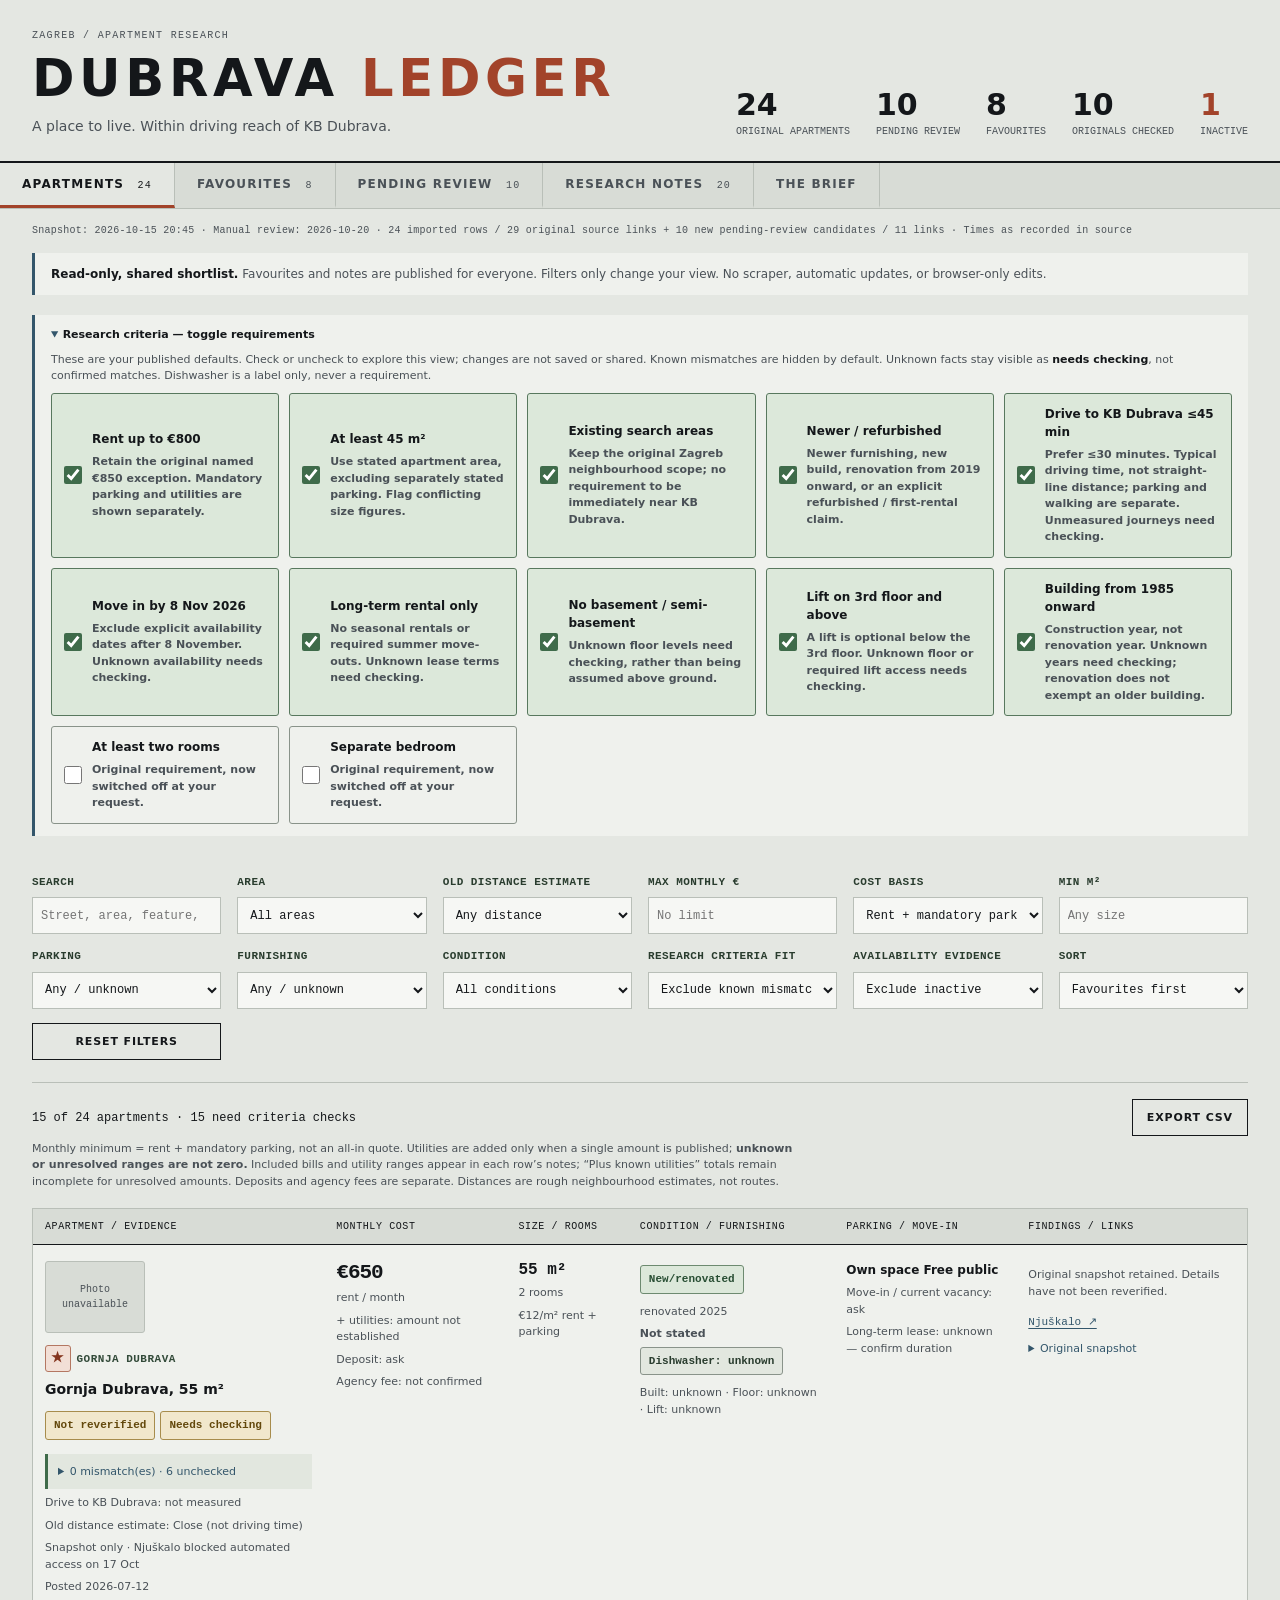
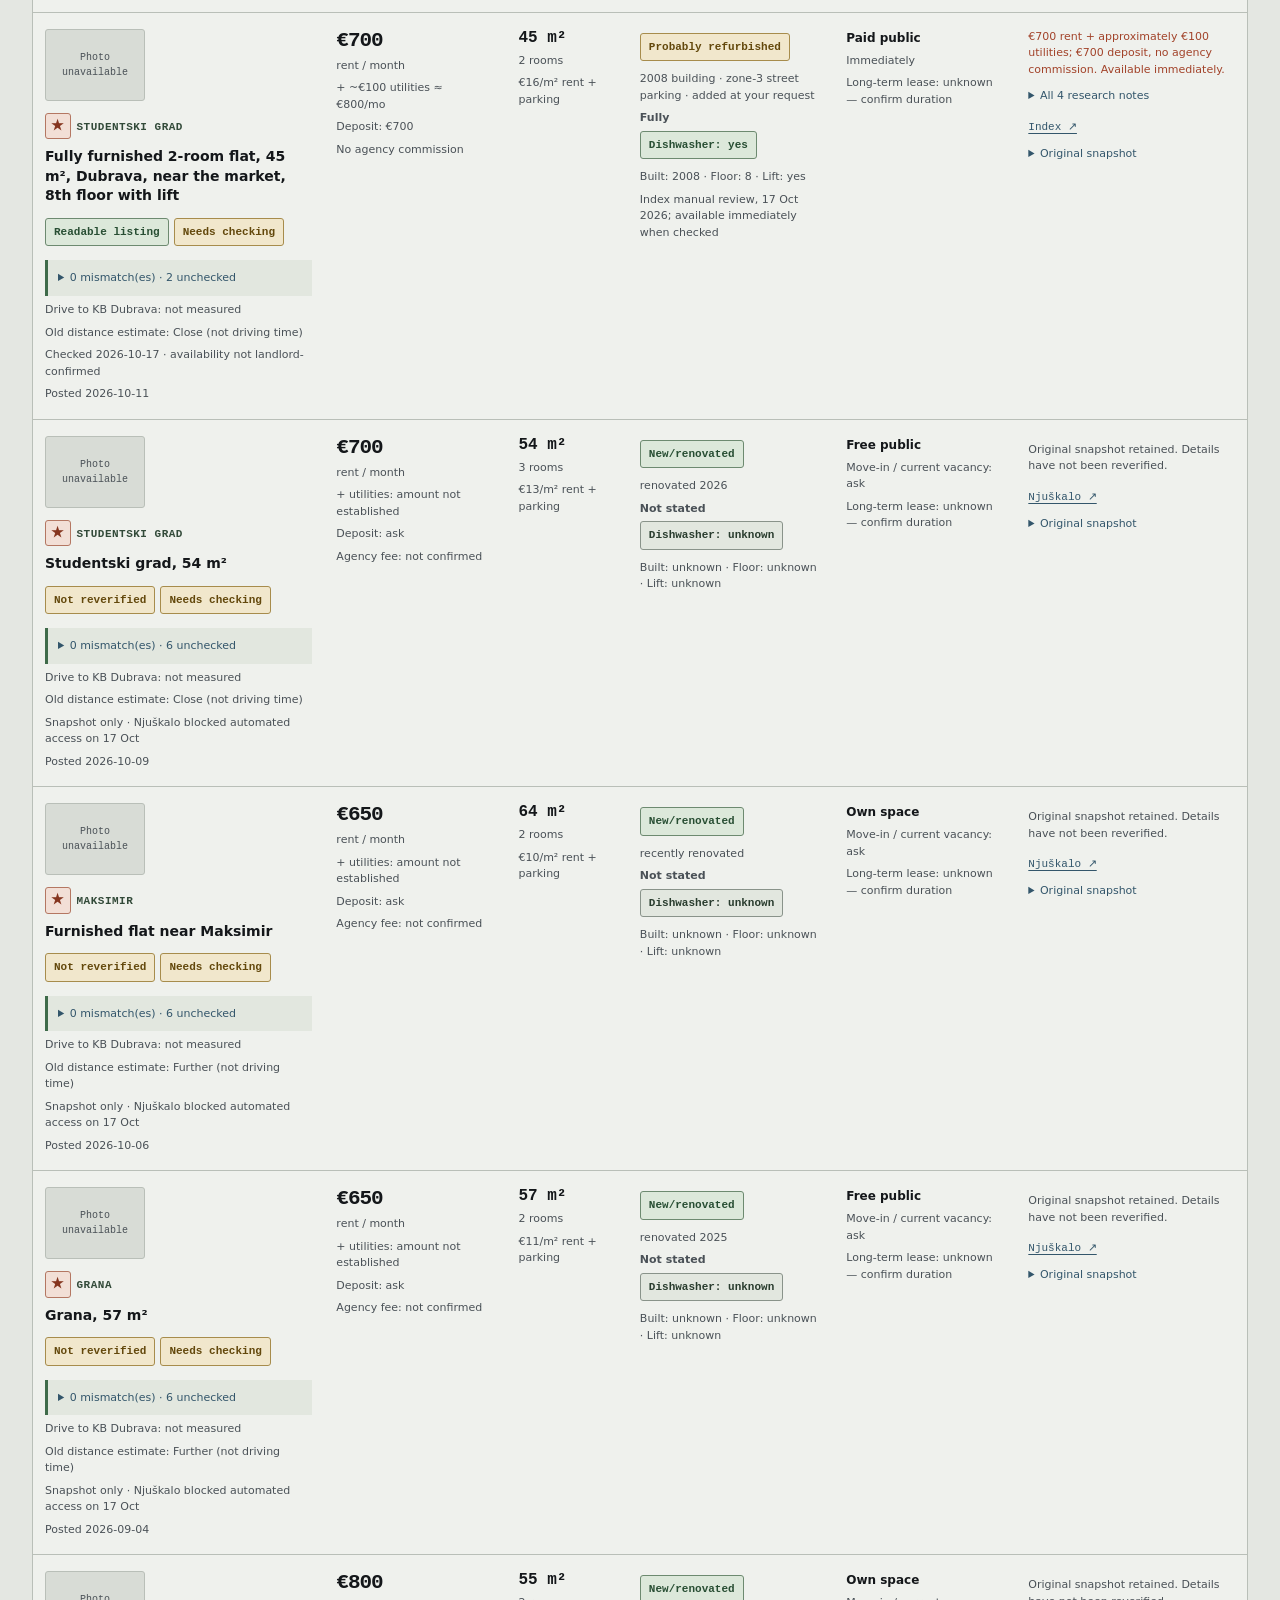
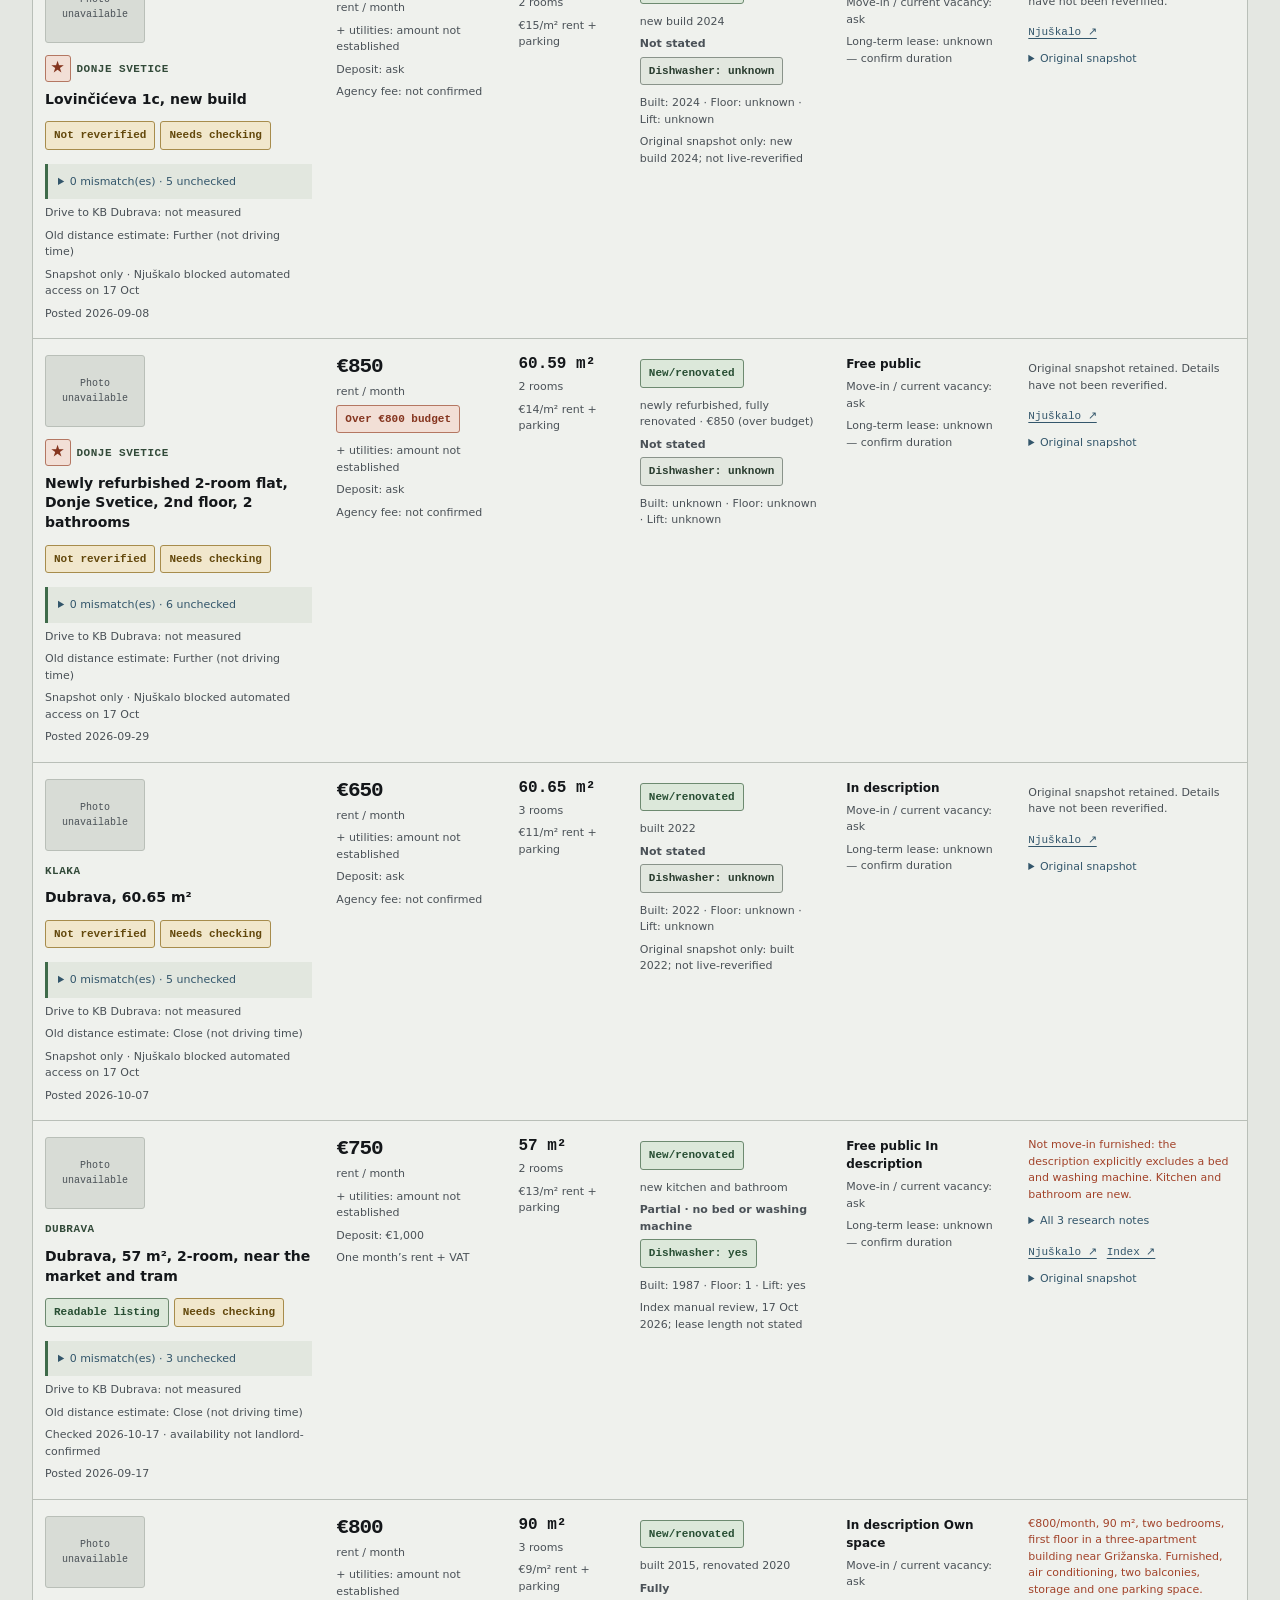
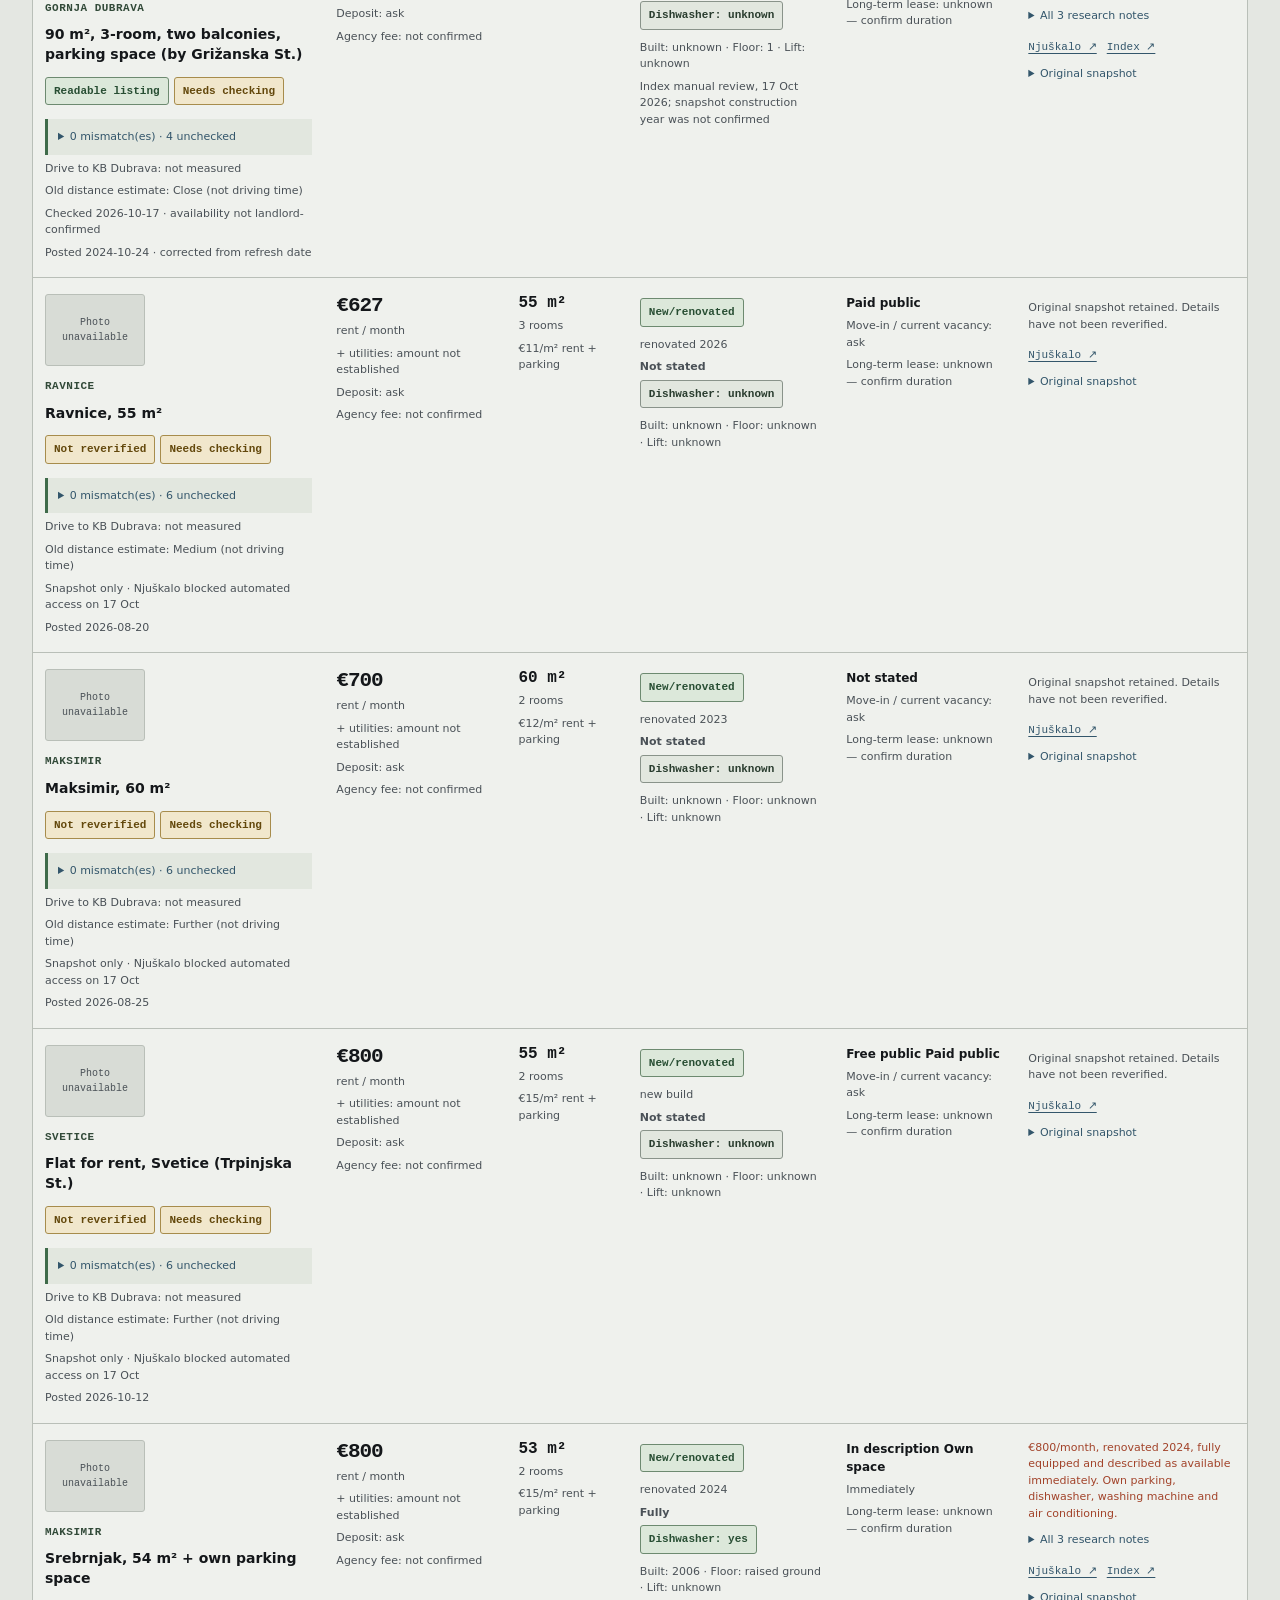
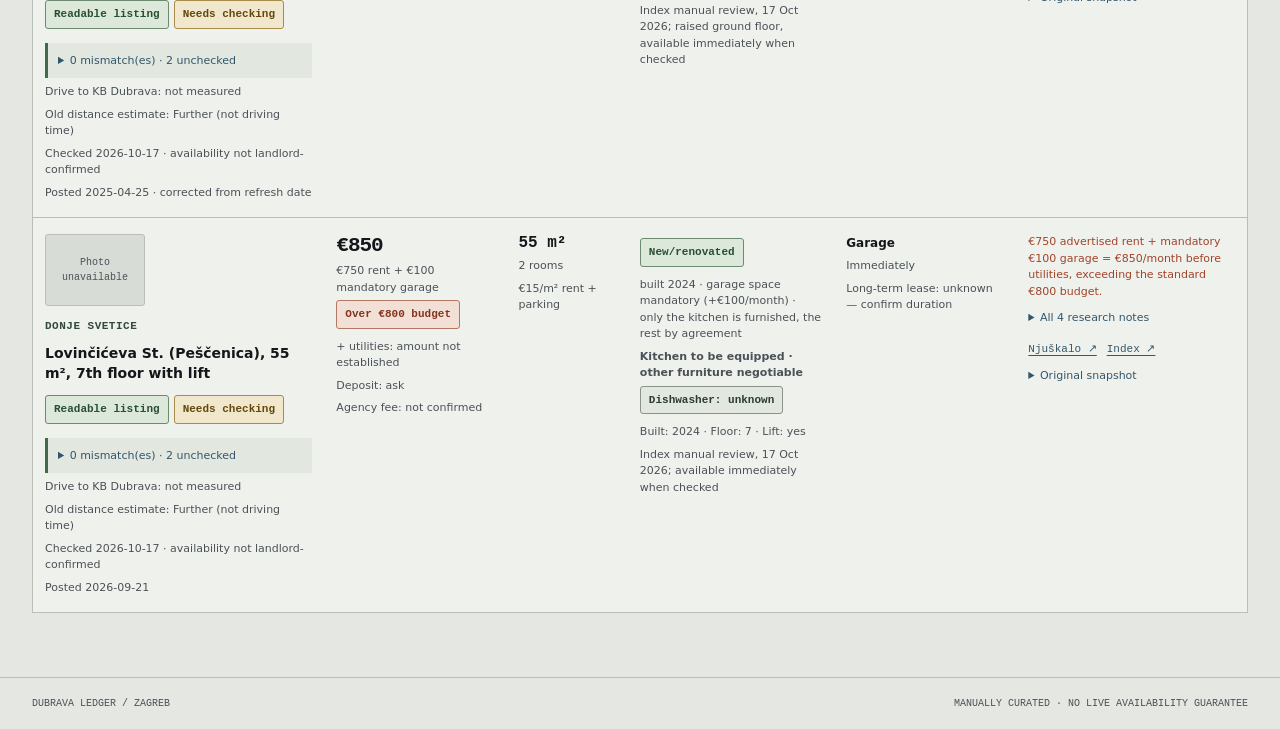
==== commit 47b34358: "Update apartment ledger: 2026-10-20" ====
--- a/index.html
+++ b/index.html
@@ -35,7 +35,7 @@
   <nav class="tabs" aria-label="Views">
     <button data-view="all" aria-pressed="true">Apartments <span>24</span></button>
     <button data-view="favourites" aria-pressed="false">Favourites <span>8</span></button>
-    <button data-view="pending" aria-pressed="false">PENDING REVIEW <span>8</span></button>
+    <button data-view="pending" aria-pressed="false">PENDING REVIEW <span></span></button>
     <button data-view="findings" aria-pressed="false">Research notes <span>10</span></button>
     <button data-view="brief" aria-pressed="false">The brief</button>
   </nav>
@@ -43,7 +43,7 @@
     <div class="edition" id="edition"></div>
     <section id="listings-view" aria-label="Apartment listings">
       <div class="notice"><strong>Read-only, shared shortlist.</strong> Favourites and notes are published for everyone. Filters only change your view. No scraper, automatic updates, or browser-only edits.</div>
-      <div id="pending-notice" class="notice warning" hidden><strong>PENDING REVIEW — eight new candidates, none approved.</strong> Separate from the original 24 apartments and eight favourites. All driving times and current vacancies need confirmation; unknown lease terms and condition remain pending. Readable on 17 October 2026 does not mean currently available. No landlord contacted or route measured. Reset filters to see all eight.</div>
+      <div id="pending-notice" class="notice warning" hidden><strong>PENDING REVIEW — research candidates, none approved.</strong> Separate from the original 24 apartments and eight favourites. Driving times and current vacancies need confirmation; unknown lease terms and condition remain pending. Each row shows its own review date; a readable listing does not mean currently available. No landlord contacted or route measured. Reset filters to see all candidates.</div>
       <details class="notice criteria-panel" open><summary><strong>Research criteria — toggle requirements</strong></summary><p>These are your published defaults. Check or uncheck to explore this view; changes are not saved or shared. Known mismatches are hidden by default. Unknown facts stay visible as <strong>needs checking</strong>, not confirmed matches. Dishwasher is a label only, never a requirement.</p><form id="criteria-controls" class="criteria-grid" aria-label="Toggle research criteria"></form></details>
       <form id="filters" class="filters" role="search" aria-label="Filter apartments">
         <label class="search">Search<input id="query" type="search" placeholder="Street, area, feature, finding…"></label>
@@ -82,14 +82,14 @@
       </div>
       <h3>Published checkbox defaults</h3><ul id="brief-criteria"></ul><p>Toggle criteria in the Apartments view to explore alternatives. Checkbox changes are temporary view filters, not edits to this shared research brief.</p>
       <div class="notice"><strong>What was imported:</strong> all 24 visible rows and eight favourites from the supplied HTML snapshot. Its header mentioned 72 total listings, but the hidden rows and 48 rejected entries were not included in the file. Cross-posts stay grouped as one apartment.</div>
-      <div class="notice"><strong>New research is separate:</strong> the PENDING REVIEW tab contains eight conditional candidates reviewed on 17 October 2026, not approved matches or additional imported rows. Current vacancy and driving times remain unconfirmed for every candidate. Filters retain unknowns by default; reset restores those defaults without changing tabs.</div>
+      <div class="notice"><strong>New research is separate:</strong> the PENDING REVIEW tab contains conditional candidates, not approved matches or additional imported rows. Each row retains its own review date and availability claims. Current vacancy and driving times still need confirmation. Filters retain unknowns by default; reset restores those defaults without changing tabs.</div>
       <h3>How to read this page</h3><p><strong>Readable listing</strong> means the page was accessible without an inactive notice when checked. It does not confirm the flat is still available. <strong>Not reverified</strong> means the original snapshot is the only evidence. <strong>Inactive</strong> requires an explicit removal marker.</p>
       <p>Updates are curated in the project’s data file and republished. There is no database, tracking, account, shared-storage dependency, or automatic collection.</p>
     </section>
   </main>
   <footer><span>Dubrava ledger / Zagreb</span><span>Manually curated · No live availability guarantee</span></footer>
   <noscript><p class="notice">Enable JavaScript to view the embedded apartment dataset and filters.</p></noscript>
-  <script id="listing-data" type="application/json">{"snapshot_at": "2026-10-15 20:45", "reviewed_at": "2026-10-17", "listings": [{"id": "I:7633964", "favourite": false, "posted": "2026-10-14", "new_in_snapshot": true, "rent": 800, "original_rent": 700, "utilities": null, "area": 35.26, "rooms": 2, "neighbourhood": "Trnava", "distance": "Medium", "title": "Trnava, new build, first rental, with outdoor parking space", "condition": "New/renovated", "condition_note": "brand-new flat · actual size 35 m² (listing says 41)", "furnished": "Not stated", "parking": "Own space", "move_in": "ask", "links": [{"url": "https://www.index.hr/oglasi/nekretnine/najam-stanova/oglas/stan/7633964", "label": "Index"}], "notes": "", "verification": "readable", "findings": ["The live listing asks €800/month; the imported snapshot said €700.", "Description states 35.26 m², a separate bedroom and an included 12.10 m² outdoor parking space. Structured fields say 41.31 m² and one room, conflicting with the description.", "First rental, first floor, lift. Furnishing, utilities, deposit and agency commission are not confirmed."], "deposit": null, "mandatory_parking": 0, "agency_fee": null, "snapshot": {"id": "I:7633964", "favourite": false, "posted": "2026-10-14", "new_in_snapshot": true, "rent": 700, "original_rent": 700, "utilities": null, "area": 35.3, "rooms": 2, "neighbourhood": "Trnava", "distance": "Medium", "title": "Trnava, new build, first rental, with outdoor parking space", "condition": "New/renovated", "condition_note": "brand-new flat · actual size 35 m² (listing says 41)", "furnished": "Not stated", "parking": "Own space", "move_in": "ask", "links": [{"url": "https://www.index.hr/oglasi/nekretnine/najam-stanova/oglas/stan/7633964", "label": "Index"}], "notes": "", "verification": "unchecked", "findings": [], "deposit": null, "mandatory_parking": 0, "agency_fee": null}, "cohort": "original", "verified_at": "2026-10-17", "floor": 1, "lift": true, "separate_bedroom": true, "facts_source": "Index manual review, 17 Oct 2026", "photo": {"url": "https://www.index.hr/oglasi/api/image/direct/106e4d69-e82c-46e1-a15d-2b62acebbe95/b6a75192-52e6-431a-841d-f38f5967862b.jpg?m=ad_large", "source": "https://www.index.hr/oglasi/nekretnine/najam-stanova/oglas/stan/7633964", "checked_at": "2026-10-18", "note": "First image in the rendered Index listing gallery."}}, {"id": "N:16278754", "favourite": false, "posted": "2026-10-12", "new_in_snapshot": false, "rent": 800, "original_rent": 800, "utilities": null, "area": 55.0, "rooms": 2, "neighbourhood": "Svetice", "distance": "Further", "title": "Flat for rent, Svetice (Trpinjska St.)", "condition": "New/renovated", "condition_note": "new build", "furnished": "Not stated", "parking": "Free public Paid public", "move_in": "ask", "links": [{"url": "https://www.njuskalo.hr/nekretnine/stan-oglas-16278754", "label": "Njuškalo"}], "notes": "", "verification": "unchecked", "findings": [], "deposit": null, "mandatory_parking": 0, "agency_fee": null, "snapshot": {"id": "N:16278754", "favourite": false, "posted": "2026-10-12", "new_in_snapshot": false, "rent": 800, "original_rent": 800, "utilities": null, "area": 55.0, "rooms": 2, "neighbourhood": "Svetice", "distance": "Further", "title": "Flat for rent, Svetice (Trpinjska St.)", "condition": "New/renovated", "condition_note": "new build", "furnished": "Not stated", "parking": "Free public Paid public", "move_in": "ask", "links": [{"url": "https://www.njuskalo.hr/nekretnine/stan-oglas-16278754", "label": "Njuškalo"}], "notes": "", "verification": "unchecked", "findings": [], "deposit": null, "mandatory_parking": 0, "agency_fee": null}, "cohort": "original", "photo": {"url": null, "source": "https://www.njuskalo.hr/nekretnine/stan-oglas-16278754", "checked_at": "2026-10-18", "note": "Photo unavailable: Njuškalo previously blocked automated access; no bypass or repeated attempt."}}, {"id": "I:7103578", "favourite": false, "posted": "2025-11-08", "new_in_snapshot": false, "rent": 800, "original_rent": 800, "utilities": null, "area": 45.0, "rooms": 2, "neighbourhood": "Maksimir", "distance": "Further", "title": "Maksimir, 45 m², 2-room, 4th floor", "condition": "New/renovated", "condition_note": "renovated 2020", "furnished": "Not stated", "parking": "Not stated", "move_in": "ask", "links": [{"url": "https://www.njuskalo.hr/nekretnine/stan-oglas-48044715", "label": "Njuškalo"}, {"url": "https://www.index.hr/oglasi/nekretnine/najam-stanova/oglas/stan/7103578", "label": "Index"}], "notes": "", "verification": "readable", "findings": ["€800/month, 45 m², separate bedroom, renovated 2020. Fourth floor in a 1940 building; lift and parking not confirmed.", "Pets explicitly allowed. Agency offers a video and floor plan before a viewing; commission and furnishing need confirmation.", "12 October is the refresh date, not the original posting date (8 November 2025)."], "deposit": null, "mandatory_parking": 0, "agency_fee": null, "snapshot": {"id": "I:7103578", "favourite": false, "posted": "2026-10-12", "new_in_snapshot": false, "rent": 800, "original_rent": 800, "utilities": null, "area": 45.0, "rooms": 2, "neighbourhood": "Maksimir", "distance": "Further", "title": "Maksimir, 45 m², 2-room, 4th floor", "condition": "New/renovated", "condition_note": "renovated 2020", "furnished": "Not stated", "parking": "Not stated", "move_in": "ask", "links": [{"url": "https://www.njuskalo.hr/nekretnine/stan-oglas-48044715", "label": "Njuškalo"}, {"url": "https://www.index.hr/oglasi/nekretnine/najam-stanova/oglas/stan/7103578", "label": "Index"}], "notes": "", "verification": "unchecked", "findings": [], "deposit": null, "mandatory_parking": 0, "agency_fee": null}, "cohort": "original", "verified_at": "2026-10-17", "building_year": 1940, "floor": 4, "separate_bedroom": true, "facts_source": "Index manual review, 17 Oct 2026; lift not stated", "photo": {"url": "https://www.index.hr/oglasi/api/image/direct/8882b60c-4ae6-46ce-b72d-01ec103fe546/722166d6-5057-4504-ba28-90f3451e6390.jpg?m=ad_large", "source": "https://www.index.hr/oglasi/nekretnine/najam-stanova/oglas/stan/7103578", "checked_at": "2026-10-18", "note": "First image in the rendered Index listing gallery."}}, {"id": "I:7631451", "favourite": false, "posted": "2026-10-12", "new_in_snapshot": true, "rent": 800, "original_rent": 800, "utilities": 75, "area": 43.0, "rooms": 2, "neighbourhood": "Laščina", "distance": "Further", "title": "Modern 2-room flat just below KBC Rebro, fully equipped", "condition": "New/renovated", "condition_note": "Renovated 2024 (explicit listing field)", "furnished": "Fully", "parking": "Free public", "move_in": "From 15 Dec 2026", "links": [{"url": "https://www.index.hr/oglasi/nekretnine/najam-stanova/oglas/stan/7631451", "label": "Index"}], "notes": "", "verification": "readable", "findings": ["Renovation is explicitly dated 2024, upgrading the snapshot’s ‘probably refurbished’ classification.", "€800 rent + approximately €75 utilities; TV/internet chosen separately. €800 deposit and a minimum one-year lease.", "Available only from 15 December 2026. Near KBC Rebro, not KB Dubrava.", "Fully furnished with dishwasher and washer-dryer; gas heating, first floor, free public parking."], "deposit": 800, "mandatory_parking": 0, "agency_fee": null, "snapshot": {"id": "I:7631451", "favourite": false, "posted": "2026-10-12", "new_in_snapshot": true, "rent": 800, "original_rent": 800, "utilities": 75, "area": 43.0, "rooms": 2, "neighbourhood": "Laščina", "distance": "Further", "title": "Modern 2-room flat just below KBC Rebro, fully equipped", "condition": "Probably refurbished", "condition_note": "“modern” · aimed at doctors and residents", "furnished": "Fully", "parking": "Free public", "move_in": "From 15 Dec 2026", "links": [{"url": "https://www.index.hr/oglasi/nekretnine/najam-stanova/oglas/stan/7631451", "label": "Index"}], "notes": "", "verification": "unchecked", "findings": [], "deposit": null, "mandatory_parking": 0, "agency_fee": null}, "cohort": "original", "verified_at": "2026-10-17", "building_year": 1965, "floor": 1, "dishwasher": true, "available_from": "2026-12-15", "long_term": true, "separate_bedroom": true, "facts_source": "Index manual review, 17 Oct 2026", "photo": {"url": "https://www.index.hr/oglasi/api/image/direct/94338656-38b5-4f7a-9499-19f4a110c233/42d5c014-3c87-4a6c-9970-3b2fc573c960.jpg?m=ad_large", "source": "https://www.index.hr/oglasi/nekretnine/najam-stanova/oglas/stan/7631451", "checked_at": "2026-10-18", "note": "First image in the rendered Index listing gallery."}}, {"id": "I:7630950", "favourite": true, "posted": "2026-10-11", "new_in_snapshot": false, "rent": 700, "original_rent": 700, "utilities": 100, "area": 45.0, "rooms": 2, "neighbourhood": "Studentski grad", "distance": "Close", "title": "Fully furnished 2-room flat, 45 m², Dubrava, near the market, 8th floor with lift", "condition": "Probably refurbished", "condition_note": "2008 building · zone-3 street parking · added at your request", "furnished": "Fully", "parking": "Paid public", "move_in": "Immediately", "links": [{"url": "https://www.index.hr/oglasi/nekretnine/najam-stanova/oglas/stan/7630950", "label": "Index"}], "notes": "", "verification": "readable", "findings": ["€700 rent + approximately €100 utilities; €700 deposit, no agency commission. Available immediately.", "Fully furnished: separate bedroom, dishwasher, washing machine, oven, TV and fibre connection. Eighth floor with a lift.", "Parking conflict: description says paid zone-3 street parking; a structured field says garage. Do not assume a garage is included.", "The building dates to 2008; a recent renovation is not independently confirmed."], "deposit": 700, "mandatory_parking": 0, "agency_fee": "No agency commission", "snapshot": {"id": "I:7630950", "favourite": true, "posted": "2026-10-11", "new_in_snapshot": false, "rent": 700, "original_rent": 700, "utilities": 100, "area": 45.0, "rooms": 2, "neighbourhood": "Studentski grad", "distance": "Close", "title": "Fully furnished 2-room flat, 45 m², Dubrava, near the market, 8th floor with lift", "condition": "Probably refurbished", "condition_note": "2008 building · zone-3 street parking · added at your request", "furnished": "Fully", "parking": "Paid public", "move_in": "Immediately", "links": [{"url": "https://www.index.hr/oglasi/nekretnine/najam-stanova/oglas/stan/7630950", "label": "Index"}], "notes": "", "verification": "unchecked", "findings": [], "deposit": null, "mandatory_parking": 0, "agency_fee": null}, "cohort": "original", "verified_at": "2026-10-17", "building_year": 2008, "floor": 8, "lift": true, "dishwasher": true, "available_from": "2026-10-17", "separate_bedroom": true, "facts_source": "Index manual review, 17 Oct 2026; available immediately when checked", "photo": {"url": "https://www.index.hr/oglasi/api/image/direct/e33abab6-9458-4b91-157c-08df26002964/a7e0cc9b-1e9a-4afa-a73b-154e228880df.jpg?m=ad_large", "source": "https://www.index.hr/oglasi/nekretnine/najam-stanova/oglas/stan/7630950", "checked_at": "2026-10-18", "note": "First image in the rendered Index listing gallery."}}, {"id": "N:51794152", "favourite": true, "posted": "2026-10-09", "new_in_snapshot": false, "rent": 700, "original_rent": 700, "utilities": null, "area": 54.0, "rooms": 3, "neighbourhood": "Studentski grad", "distance": "Close", "title": "Studentski grad, 54 m²", "condition": "New/renovated", "condition_note": "renovated 2026", "furnished": "Not stated", "parking": "Free public", "move_in": "ask", "links": [{"url": "https://www.njuskalo.hr/nekretnine/stan-oglas-51794152", "label": "Njuškalo"}], "notes": "", "verification": "unchecked", "findings": [], "deposit": null, "mandatory_parking": 0, "agency_fee": null, "snapshot": {"id": "N:51794152", "favourite": true, "posted": "2026-10-09", "new_in_snapshot": false, "rent": 700, "original_rent": 700, "utilities": null, "area": 54.0, "rooms": 3, "neighbourhood": "Studentski grad", "distance": "Close", "title": "Studentski grad, 54 m²", "condition": "New/renovated", "condition_note": "renovated 2026", "furnished": "Not stated", "parking": "Free public", "move_in": "ask", "links": [{"url": "https://www.njuskalo.hr/nekretnine/stan-oglas-51794152", "label": "Njuškalo"}], "notes": "", "verification": "unchecked", "findings": [], "deposit": null, "mandatory_parking": 0, "agency_fee": null}, "cohort": "original", "photo": {"url": null, "source": "https://www.njuskalo.hr/nekretnine/stan-oglas-51794152", "checked_at": "2026-10-18", "note": "Photo unavailable: Njuškalo previously blocked automated access; no bypass or repeated attempt."}}, {"id": "N:42009217", "favourite": false, "posted": "2026-10-08", "new_in_snapshot": false, "rent": 800, "original_rent": 800, "utilities": null, "area": 40.0, "rooms": 2, "neighbourhood": "Ravnice", "distance": "Medium", "title": "Ravnice, 40 m²", "condition": "New/renovated", "condition_note": "renovated 2024", "furnished": "Not stated", "parking": "Not stated", "move_in": "ask", "links": [{"url": "https://www.njuskalo.hr/nekretnine/stan-oglas-42009217", "label": "Njuškalo"}], "notes": "", "verification": "unchecked", "findings": [], "deposit": null, "mandatory_parking": 0, "agency_fee": null, "snapshot": {"id": "N:42009217", "favourite": false, "posted": "2026-10-08", "new_in_snapshot": false, "rent": 800, "original_rent": 800, "utilities": null, "area": 40.0, "rooms": 2, "neighbourhood": "Ravnice", "distance": "Medium", "title": "Ravnice, 40 m²", "condition": "New/renovated", "condition_note": "renovated 2024", "furnished": "Not stated", "parking": "Not stated", "move_in": "ask", "links": [{"url": "https://www.njuskalo.hr/nekretnine/stan-oglas-42009217", "label": "Njuškalo"}], "notes": "", "verification": "unchecked", "findings": [], "deposit": null, "mandatory_parking": 0, "agency_fee": null}, "cohort": "original", "photo": {"url": null, "source": "https://www.njuskalo.hr/nekretnine/stan-oglas-42009217", "checked_at": "2026-10-18", "note": "Photo unavailable: Njuškalo previously blocked automated access; no bypass or repeated attempt."}}, {"id": "N:51470356", "favourite": false, "posted": "2026-10-07", "new_in_snapshot": false, "rent": 650, "original_rent": 650, "utilities": null, "area": 60.65, "rooms": 3, "neighbourhood": "Klaka", "distance": "Close", "title": "Dubrava, 60.65 m²", "condition": "New/renovated", "condition_note": "built 2022", "furnished": "Not stated", "parking": "In description", "move_in": "ask", "links": [{"url": "https://www.njuskalo.hr/nekretnine/stan-oglas-51470356", "label": "Njuškalo"}], "notes": "", "verification": "unchecked", "findings": [], "deposit": null, "mandatory_parking": 0, "agency_fee": null, "snapshot": {"id": "N:51470356", "favourite": false, "posted": "2026-10-07", "new_in_snapshot": false, "rent": 650, "original_rent": 650, "utilities": null, "area": 60.65, "rooms": 3, "neighbourhood": "Klaka", "distance": "Close", "title": "Dubrava, 60.65 m²", "condition": "New/renovated", "condition_note": "built 2022", "furnished": "Not stated", "parking": "In description", "move_in": "ask", "links": [{"url": "https://www.njuskalo.hr/nekretnine/stan-oglas-51470356", "label": "Njuškalo"}], "notes": "", "verification": "unchecked", "findings": [], "deposit": null, "mandatory_parking": 0, "agency_fee": null}, "cohort": "original", "building_year": 2022, "facts_source": "Original snapshot only: built 2022; not live-reverified", "photo": {"url": null, "source": "https://www.njuskalo.hr/nekretnine/stan-oglas-51470356", "checked_at": "2026-10-18", "note": "Photo unavailable: Njuškalo previously blocked automated access; no bypass or repeated attempt."}}, {"id": "N:51754534", "favourite": true, "posted": "2026-10-06", "new_in_snapshot": false, "rent": 650, "original_rent": 650, "utilities": null, "area": 64.0, "rooms": 2, "neighbourhood": "Maksimir", "distance": "Further", "title": "Furnished flat near Maksimir", "condition": "New/renovated", "condition_note": "recently renovated", "furnished": "Not stated", "parking": "Own space", "move_in": "ask", "links": [{"url": "https://www.njuskalo.hr/nekretnine/stan-oglas-51754534", "label": "Njuškalo"}], "notes": "", "verification": "unchecked", "findings": [], "deposit": null, "mandatory_parking": 0, "agency_fee": null, "snapshot": {"id": "N:51754534", "favourite": true, "posted": "2026-10-06", "new_in_snapshot": false, "rent": 650, "original_rent": 650, "utilities": null, "area": 64.0, "rooms": 2, "neighbourhood": "Maksimir", "distance": "Further", "title": "Furnished flat near Maksimir", "condition": "New/renovated", "condition_note": "recently renovated", "furnished": "Not stated", "parking": "Own space", "move_in": "ask", "links": [{"url": "https://www.njuskalo.hr/nekretnine/stan-oglas-51754534", "label": "Njuškalo"}], "notes": "", "verification": "unchecked", "findings": [], "deposit": null, "mandatory_parking": 0, "agency_fee": null}, "cohort": "original", "photo": {"url": null, "source": "https://www.njuskalo.hr/nekretnine/stan-oglas-51754534", "checked_at": "2026-10-18", "note": "Photo unavailable: Njuškalo previously blocked automated access; no bypass or repeated attempt."}}, {"id": "N:51693449", "favourite": false, "posted": "2026-10-06", "new_in_snapshot": false, "rent": 750, "original_rent": 750, "utilities": null, "area": 43.0, "rooms": 2, "neighbourhood": "Ravnice", "distance": "Medium", "title": "Ravnice, 43 m²", "condition": "New/renovated", "condition_note": "renovated 2026", "furnished": "Not stated", "parking": "Free public", "move_in": "ask", "links": [{"url": "https://www.njuskalo.hr/nekretnine/stan-oglas-51693449", "label": "Njuškalo"}], "notes": "", "verification": "unchecked", "findings": [], "deposit": null, "mandatory_parking": 0, "agency_fee": null, "snapshot": {"id": "N:51693449", "favourite": false, "posted": "2026-10-06", "new_in_snapshot": false, "rent": 750, "original_rent": 750, "utilities": null, "area": 43.0, "rooms": 2, "neighbourhood": "Ravnice", "distance": "Medium", "title": "Ravnice, 43 m²", "condition": "New/renovated", "condition_note": "renovated 2026", "furnished": "Not stated", "parking": "Free public", "move_in": "ask", "links": [{"url": "https://www.njuskalo.hr/nekretnine/stan-oglas-51693449", "label": "Njuškalo"}], "notes": "", "verification": "unchecked", "findings": [], "deposit": null, "mandatory_parking": 0, "agency_fee": null}, "cohort": "original", "photo": {"url": null, "source": "https://www.njuskalo.hr/nekretnine/stan-oglas-51693449", "checked_at": "2026-10-18", "note": "Photo unavailable: Njuškalo previously blocked automated access; no bypass or repeated attempt."}}, {"id": "I:7552223", "favourite": true, "posted": "2026-09-20", "new_in_snapshot": false, "rent": 700, "original_rent": 700, "utilities": null, "area": 40.0, "rooms": 2, "neighbourhood": "Studentski grad", "distance": "Close", "title": "Aleja Blaža Jurišića (Klaka), 40 m², first rental, near KB Dubrava", "condition": "New/renovated", "condition_note": "first rental, fully renovated, new A/C", "furnished": "Fully", "parking": "Free public", "move_in": "Ask · minimum 1-year lease", "links": [{"url": "https://www.index.hr/oglasi/nekretnine/najam-stanova/oglas/stan/7552223", "label": "Index"}], "notes": "", "verification": "readable", "findings": ["€700 rent + utilities, €700 deposit. Minimum one-year contract; for a single person or couple, no pets.", "Fully renovated and furnished, first rental. Free public parking in front of the building.", "Electric heating and new air conditioning. Utilities are described as low but no amount is published. Ask for winter bills.", "Third of four floors; lift is not confirmed. The displayed posting date is 20 September, refreshed 6 October."], "deposit": 700, "mandatory_parking": 0, "agency_fee": null, "snapshot": {"id": "I:7552223", "favourite": true, "posted": "2026-10-06", "new_in_snapshot": false, "rent": 700, "original_rent": 700, "utilities": null, "area": 40.0, "rooms": 2, "neighbourhood": "Studentski grad", "distance": "Close", "title": "Aleja Blaža Jurišića (Klaka), 40 m², first rental, near KB Dubrava", "condition": "New/renovated", "condition_note": "first rental, fully renovated, new A/C", "furnished": "Fully", "parking": "Free public", "move_in": "Min. 1-year lease", "links": [{"url": "https://www.index.hr/oglasi/nekretnine/najam-stanova/oglas/stan/7552223", "label": "Index"}], "notes": "", "verification": "unchecked", "findings": [], "deposit": null, "mandatory_parking": 0, "agency_fee": null}, "cohort": "original", "verified_at": "2026-10-17", "floor": 3, "long_term": true, "facts_source": "Index manual review, 17 Oct 2026; minimum one year, lift not stated", "photo": {"url": "https://www.index.hr/oglasi/api/image/direct/53d5b80f-30ab-4f47-9fd0-06e2a0f25aa5/1106c69e-86d1-4b90-8358-50de80799404.jpg?m=ad_large", "source": "https://www.index.hr/oglasi/nekretnine/najam-stanova/oglas/stan/7552223", "checked_at": "2026-10-18", "note": "First image in the rendered Index listing gallery."}}, {"id": "N:51508182", "favourite": false, "posted": "2026-10-04", "new_in_snapshot": false, "rent": 800, "original_rent": 800, "utilities": null, "area": 43.0, "rooms": 2, "neighbourhood": "Donje Svetice", "distance": "Further", "title": "2-room flat with balcony and view of Medvednica", "condition": "New/renovated", "condition_note": "built 2013", "furnished": "Not stated", "parking": "Free public", "move_in": "ask", "links": [{"url": "https://www.njuskalo.hr/nekretnine/stan-oglas-51508182", "label": "Njuškalo"}], "notes": "", "verification": "unchecked", "findings": [], "deposit": null, "mandatory_parking": 0, "agency_fee": null, "snapshot": {"id": "N:51508182", "favourite": false, "posted": "2026-10-04", "new_in_snapshot": false, "rent": 800, "original_rent": 800, "utilities": null, "area": 43.0, "rooms": 2, "neighbourhood": "Donje Svetice", "distance": "Further", "title": "2-room flat with balcony and view of Medvednica", "condition": "New/renovated", "condition_note": "built 2013", "furnished": "Not stated", "parking": "Free public", "move_in": "ask", "links": [{"url": "https://www.njuskalo.hr/nekretnine/stan-oglas-51508182", "label": "Njuškalo"}], "notes": "", "verification": "unchecked", "findings": [], "deposit": null, "mandatory_parking": 0, "agency_fee": null}, "cohort": "original", "building_year": 2013, "facts_source": "Original snapshot only: built 2013; not live-reverified", "photo": {"url": null, "source": "https://www.njuskalo.hr/nekretnine/stan-oglas-51508182", "checked_at": "2026-10-18", "note": "Photo unavailable: Njuškalo previously blocked automated access; no bypass or repeated attempt."}}, {"id": "I:6408176", "favourite": false, "posted": "2024-10-24", "new_in_snapshot": false, "rent": 800, "original_rent": 800, "utilities": null, "area": 90.0, "rooms": 3, "neighbourhood": "Gornja Dubrava", "distance": "Close", "title": "90 m², 3-room, two balconies, parking space (by Grižanska St.)", "condition": "New/renovated", "condition_note": "built 2015, renovated 2020", "furnished": "Fully", "parking": "In description Own space", "move_in": "ask", "links": [{"url": "https://www.njuskalo.hr/nekretnine/stan-oglas-44821731", "label": "Njuškalo"}, {"url": "https://www.index.hr/oglasi/nekretnine/najam-stanova/oglas/stan/6408176", "label": "Index"}], "notes": "", "verification": "readable", "findings": ["€800/month, 90 m², two bedrooms, first floor in a three-apartment building near Grižanska. Furnished, air conditioning, two balconies, storage and one parking space.", "Description says one bathroom plus a separate WC, despite the structured field indicating two bathrooms.", "Original posting is 24 October 2024, refreshed 23 September 2026. The snapshot’s construction and renovation years could not be confirmed on Index. Utilities, deposit and agency fee need confirmation."], "deposit": null, "mandatory_parking": 0, "agency_fee": null, "snapshot": {"id": "I:6408176", "favourite": false, "posted": "2026-09-30", "new_in_snapshot": false, "rent": 800, "original_rent": 800, "utilities": null, "area": 90.0, "rooms": 3, "neighbourhood": "Gornja Dubrava", "distance": "Close", "title": "90 m², 3-room, two balconies, parking space (by Grižanska St.)", "condition": "New/renovated", "condition_note": "built 2015, renovated 2020", "furnished": "Fully", "parking": "In description Own space", "move_in": "ask", "links": [{"url": "https://www.njuskalo.hr/nekretnine/stan-oglas-44821731", "label": "Njuškalo"}, {"url": "https://www.index.hr/oglasi/nekretnine/najam-stanova/oglas/stan/6408176", "label": "Index"}], "notes": "", "verification": "unchecked", "findings": [], "deposit": null, "mandatory_parking": 0, "agency_fee": null}, "cohort": "original", "verified_at": "2026-10-17", "floor": 1, "separate_bedroom": true, "facts_source": "Index manual review, 17 Oct 2026; snapshot construction year was not confirmed", "photo": {"url": "https://www.index.hr/oglasi/api/image/direct/2aa47beb-8de1-4bbe-848d-2f16bcd568a6/823b35fe-cf64-4de6-ae1c-19c0a1291383.jpg?m=ad_large", "source": "https://www.index.hr/oglasi/nekretnine/najam-stanova/oglas/stan/6408176", "checked_at": "2026-10-18", "note": "First image in the rendered Index listing gallery."}}, {"id": "N:51292867", "favourite": true, "posted": "2026-09-29", "new_in_snapshot": false, "rent": 850, "original_rent": 850, "utilities": null, "area": 60.59, "rooms": 2, "neighbourhood": "Donje Svetice", "distance": "Further", "title": "Newly refurbished 2-room flat, Donje Svetice, 2nd floor, 2 bathrooms", "condition": "New/renovated", "condition_note": "newly refurbished, fully renovated · €850 (over budget)", "furnished": "Not stated", "parking": "Free public", "move_in": "ask", "links": [{"url": "https://www.njuskalo.hr/nekretnine/stan-oglas-51292867", "label": "Njuškalo"}], "notes": "", "verification": "unchecked", "findings": [], "deposit": null, "mandatory_parking": 0, "agency_fee": null, "snapshot": {"id": "N:51292867", "favourite": true, "posted": "2026-09-29", "new_in_snapshot": false, "rent": 850, "original_rent": 850, "utilities": null, "area": 60.59, "rooms": 2, "neighbourhood": "Donje Svetice", "distance": "Further", "title": "Newly refurbished 2-room flat, Donje Svetice, 2nd floor, 2 bathrooms", "condition": "New/renovated", "condition_note": "newly refurbished, fully renovated · €850 (over budget)", "furnished": "Not stated", "parking": "Free public", "move_in": "ask", "links": [{"url": "https://www.njuskalo.hr/nekretnine/stan-oglas-51292867", "label": "Njuškalo"}], "notes": "", "verification": "unchecked", "findings": [], "deposit": null, "mandatory_parking": 0, "agency_fee": null}, "cohort": "original", "photo": {"url": null, "source": "https://www.njuskalo.hr/nekretnine/stan-oglas-51292867", "checked_at": "2026-10-18", "note": "Photo unavailable: Njuškalo previously blocked automated access; no bypass or repeated attempt."}}, {"id": "I:7575512", "favourite": false, "posted": "2026-09-27", "new_in_snapshot": false, "rent": 570, "original_rent": 570, "utilities": 100, "area": 50.0, "rooms": 2, "neighbourhood": "Gornja Dubrava", "distance": "Close", "title": "Gornja Dubrava, 50 m², above KB Dubrava, one-way street ", "condition": "New/renovated", "condition_note": "Built 2015, renovated 2023; listing now inactive", "furnished": "Fully", "parking": "Free public", "move_in": "ask", "links": [{"url": "https://www.index.hr/oglasi/nekretnine/najam-stanova/oglas/stan/7575512", "label": "Index"}], "notes": "", "verification": "inactive", "findings": ["Index explicitly marks this listing ‘Ovaj oglas je prodan!’ (taken/sold). It is inactive; the marker does not establish what happened to the rental.", "Retained for reference at €570 + approximately €100 utilities. Do not treat the old ‘available immediately’ description as current availability."], "deposit": 570, "mandatory_parking": 0, "agency_fee": "No agency commission", "snapshot": {"id": "I:7575512", "favourite": false, "posted": "2026-09-27", "new_in_snapshot": false, "rent": 570, "original_rent": 570, "utilities": 100, "area": 50.0, "rooms": 2, "neighbourhood": "Gornja Dubrava", "distance": "Close", "title": "Gornja Dubrava, 50 m², above KB Dubrava, one-way street ", "condition": "New/renovated", "condition_note": "built 2015", "furnished": "Fully", "parking": "Free public", "move_in": "ask", "links": [{"url": "https://www.index.hr/oglasi/nekretnine/najam-stanova/oglas/stan/7575512", "label": "Index"}], "notes": "", "verification": "unchecked", "findings": [], "deposit": null, "mandatory_parking": 0, "agency_fee": null}, "cohort": "original", "verified_at": "2026-10-17", "building_year": 2015, "floor": 1, "long_term": true, "separate_bedroom": true, "facts_source": "Index manual review, 17 Oct 2026; now inactive", "photo": {"url": "https://www.index.hr/oglasi/api/image/direct/591f45c9-dfaf-446c-bd6d-be2907672724/3d5979a0-18c6-44d1-9d27-05064d2664a5.png?m=ad_large", "source": "https://www.index.hr/oglasi/nekretnine/najam-stanova/oglas/stan/7575512", "checked_at": "2026-10-18", "note": "First image in the rendered Index listing gallery."}}, {"id": "I:6773041", "favourite": false, "posted": "2025-04-25", "new_in_snapshot": false, "rent": 800, "original_rent": 800, "utilities": null, "area": 53.0, "rooms": 2, "neighbourhood": "Maksimir", "distance": "Further", "title": "Srebrnjak, 54 m² + own parking space", "condition": "New/renovated", "condition_note": "renovated 2024", "furnished": "Fully", "parking": "In description Own space", "move_in": "Immediately", "links": [{"url": "https://www.njuskalo.hr/nekretnine/stan-oglas-46892745", "label": "Njuškalo"}, {"url": "https://www.index.hr/oglasi/nekretnine/najam-stanova/oglas/stan/6773041", "label": "Index"}], "notes": "", "verification": "readable", "findings": ["€800/month, renovated 2024, fully equipped and described as available immediately. Own parking, dishwasher, washing machine and air conditioning.", "Actual description and structured area are 53 m²; the headline says 54 m². Raised ground floor, building from 2006.", "Original posting is 25 April 2025, refreshed 24 September 2026. Utilities, deposit and agency commission are not confirmed."], "deposit": null, "mandatory_parking": 0, "agency_fee": null, "snapshot": {"id": "I:6773041", "favourite": false, "posted": "2026-09-24", "new_in_snapshot": false, "rent": 800, "original_rent": 800, "utilities": null, "area": 53.0, "rooms": 2, "neighbourhood": "Maksimir", "distance": "Further", "title": "Srebrnjak, 54 m² + own parking space", "condition": "New/renovated", "condition_note": "renovated 2024", "furnished": "Fully", "parking": "In description Own space", "move_in": "Immediately", "links": [{"url": "https://www.njuskalo.hr/nekretnine/stan-oglas-46892745", "label": "Njuškalo"}, {"url": "https://www.index.hr/oglasi/nekretnine/najam-stanova/oglas/stan/6773041", "label": "Index"}], "notes": "", "verification": "unchecked", "findings": [], "deposit": null, "mandatory_parking": 0, "agency_fee": null}, "cohort": "original", "verified_at": "2026-10-17", "building_year": 2006, "floor": 0.5, "dishwasher": true, "available_from": "2026-10-17", "facts_source": "Index manual review, 17 Oct 2026; raised ground floor, available immediately when checked", "photo": {"url": "https://www.index.hr/oglasi/api/image/direct/8882b60c-4ae6-46ce-b72d-01ec103fe546/13ffe53e-faf8-4496-a393-dbc0a3961fbf.jpg?m=ad_large", "source": "https://www.index.hr/oglasi/nekretnine/najam-stanova/oglas/stan/6773041", "checked_at": "2026-10-18", "note": "First image in the rendered Index listing gallery."}}, {"id": "I:7156303", "favourite": false, "posted": "2026-09-21", "new_in_snapshot": false, "rent": 750, "original_rent": 750, "utilities": null, "area": 55.0, "rooms": 2, "neighbourhood": "Donje Svetice", "distance": "Further", "title": "Lovinčićeva St. (Peščenica), 55 m², 7th floor with lift", "condition": "New/renovated", "condition_note": "built 2024 · garage space mandatory (+€100/month) · only the kitchen is furnished, the rest by agreement", "furnished": "Kitchen to be equipped · other furniture negotiable", "parking": "Garage", "move_in": "Immediately", "links": [{"url": "https://www.njuskalo.hr/nekretnine/stan-oglas-49159055", "label": "Njuškalo"}, {"url": "https://www.index.hr/oglasi/nekretnine/najam-stanova/oglas/stan/7156303", "label": "Index"}], "notes": "", "verification": "readable", "findings": ["€750 advertised rent + mandatory €100 garage = €850/month before utilities, exceeding the standard €800 budget.", "Owner will equip the kitchen; other furniture and appliances require agreement. Do not assume a fully furnished flat.", "New build 2024, seventh floor with lift, district heating with individual meter, available immediately. No pets.", "Parking dropdown says outdoor parking, but the description explicitly requires a basement garage space."], "deposit": null, "mandatory_parking": 100, "agency_fee": null, "snapshot": {"id": "I:7156303", "favourite": false, "posted": "2026-09-21", "new_in_snapshot": false, "rent": 750, "original_rent": 750, "utilities": null, "area": 55.0, "rooms": 2, "neighbourhood": "Donje Svetice", "distance": "Further", "title": "Lovinčićeva St. (Peščenica), 55 m², 7th floor with lift", "condition": "New/renovated", "condition_note": "built 2024 · garage space mandatory (+€100/month) · only the kitchen is furnished, the rest by agreement", "furnished": "Kitchen only", "parking": "Garage", "move_in": "Immediately", "links": [{"url": "https://www.njuskalo.hr/nekretnine/stan-oglas-49159055", "label": "Njuškalo"}, {"url": "https://www.index.hr/oglasi/nekretnine/najam-stanova/oglas/stan/7156303", "label": "Index"}], "notes": "", "verification": "unchecked", "findings": [], "deposit": null, "mandatory_parking": 0, "agency_fee": null}, "cohort": "original", "verified_at": "2026-10-17", "building_year": 2024, "floor": 7, "lift": true, "available_from": "2026-10-17", "separate_bedroom": true, "facts_source": "Index manual review, 17 Oct 2026; available immediately when checked", "photo": {"url": "https://www.index.hr/oglasi/api/image/direct/0fe3db34-c4f4-45ed-8355-d8015b0b2d9b/0c1340dd-3dd1-49ab-9962-ad683f474663.jpg?m=ad_large", "source": "https://www.index.hr/oglasi/nekretnine/najam-stanova/oglas/stan/7156303", "checked_at": "2026-10-18", "note": "First image in the rendered Index listing gallery."}}, {"id": "I:6884528", "favourite": false, "posted": "2026-09-17", "new_in_snapshot": false, "rent": 750, "original_rent": 750, "utilities": null, "area": 57.0, "rooms": 2, "neighbourhood": "Dubrava", "distance": "Close", "title": "Dubrava, 57 m², 2-room, near the market and tram", "condition": "New/renovated", "condition_note": "new kitchen and bathroom", "furnished": "Partial · no bed or washing machine", "parking": "Free public In description", "move_in": "ask", "links": [{"url": "https://www.njuskalo.hr/nekretnine/stan-oglas-47467972", "label": "Njuškalo"}, {"url": "https://www.index.hr/oglasi/nekretnine/najam-stanova/oglas/stan/6884528", "label": "Index"}], "notes": "", "verification": "readable", "findings": ["Not move-in furnished: the description explicitly excludes a bed and washing machine. Kitchen and bathroom are new.", "€750 advertised rent; residential rental may be cheaper by agreement. €1,000 deposit and agency commission of one month’s rent + VAT.", "First floor with lift, district heating, free parking nearby. Marketed for either office use or residential use."], "deposit": 1000, "mandatory_parking": 0, "agency_fee": "One month’s rent + VAT", "snapshot": {"id": "I:6884528", "favourite": false, "posted": "2026-09-17", "new_in_snapshot": false, "rent": 750, "original_rent": 750, "utilities": null, "area": 57.0, "rooms": 2, "neighbourhood": "Dubrava", "distance": "Close", "title": "Dubrava, 57 m², 2-room, near the market and tram", "condition": "New/renovated", "condition_note": "new kitchen and bathroom", "furnished": "Not stated", "parking": "Free public In description", "move_in": "ask", "links": [{"url": "https://www.njuskalo.hr/nekretnine/stan-oglas-47467972", "label": "Njuškalo"}, {"url": "https://www.index.hr/oglasi/nekretnine/najam-stanova/oglas/stan/6884528", "label": "Index"}], "notes": "", "verification": "unchecked", "findings": [], "deposit": null, "mandatory_parking": 0, "agency_fee": null}, "cohort": "original", "verified_at": "2026-10-17", "building_year": 1987, "floor": 1, "lift": true, "dishwasher": true, "facts_source": "Index manual review, 17 Oct 2026; lease length not stated", "photo": {"url": "https://www.index.hr/oglasi/api/image/direct/8882b60c-4ae6-46ce-b72d-01ec103fe546/7e80acf8-14e9-43d7-bd62-e741d15f15a5.jpg?m=ad_large", "source": "https://www.index.hr/oglasi/nekretnine/najam-stanova/oglas/stan/6884528", "checked_at": "2026-10-18", "note": "First image in the rendered Index listing gallery."}}, {"id": "N:47947865", "favourite": true, "posted": "2026-09-08", "new_in_snapshot": false, "rent": 800, "original_rent": 800, "utilities": null, "area": 55.0, "rooms": 2, "neighbourhood": "Donje Svetice", "distance": "Further", "title": "Lovinčićeva 1c, new build", "condition": "New/renovated", "condition_note": "new build 2024", "furnished": "Not stated", "parking": "Own space", "move_in": "ask", "links": [{"url": "https://www.njuskalo.hr/nekretnine/stan-oglas-47947865", "label": "Njuškalo"}], "notes": "", "verification": "unchecked", "findings": [], "deposit": null, "mandatory_parking": 0, "agency_fee": null, "snapshot": {"id": "N:47947865", "favourite": true, "posted": "2026-09-08", "new_in_snapshot": false, "rent": 800, "original_rent": 800, "utilities": null, "area": 55.0, "rooms": 2, "neighbourhood": "Donje Svetice", "distance": "Further", "title": "Lovinčićeva 1c, new build", "condition": "New/renovated", "condition_note": "new build 2024", "furnished": "Not stated", "parking": "Own space", "move_in": "ask", "links": [{"url": "https://www.njuskalo.hr/nekretnine/stan-oglas-47947865", "label": "Njuškalo"}], "notes": "", "verification": "unchecked", "findings": [], "deposit": null, "mandatory_parking": 0, "agency_fee": null}, "cohort": "original", "building_year": 2024, "facts_source": "Original snapshot only: new build 2024; not live-reverified", "photo": {"url": null, "source": "https://www.njuskalo.hr/nekretnine/stan-oglas-47947865", "checked_at": "2026-10-18", "note": "Photo unavailable: Njuškalo previously blocked automated access; no bypass or repeated attempt."}}, {"id": "N:51446233", "favourite": true, "posted": "2026-09-04", "new_in_snapshot": false, "rent": 650, "original_rent": 650, "utilities": null, "area": 57.0, "rooms": 2, "neighbourhood": "Grana", "distance": "Further", "title": "Grana, 57 m²", "condition": "New/renovated", "condition_note": "renovated 2025", "furnished": "Not stated", "parking": "Free public", "move_in": "ask", "links": [{"url": "https://www.njuskalo.hr/nekretnine/stan-oglas-51446233", "label": "Njuškalo"}], "notes": "", "verification": "unchecked", "findings": [], "deposit": null, "mandatory_parking": 0, "agency_fee": null, "snapshot": {"id": "N:51446233", "favourite": true, "posted": "2026-09-04", "new_in_snapshot": false, "rent": 650, "original_rent": 650, "utilities": null, "area": 57.0, "rooms": 2, "neighbourhood": "Grana", "distance": "Further", "title": "Grana, 57 m²", "condition": "New/renovated", "condition_note": "renovated 2025", "furnished": "Not stated", "parking": "Free public", "move_in": "ask", "links": [{"url": "https://www.njuskalo.hr/nekretnine/stan-oglas-51446233", "label": "Njuškalo"}], "notes": "", "verification": "unchecked", "findings": [], "deposit": null, "mandatory_parking": 0, "agency_fee": null}, "cohort": "original", "photo": {"url": null, "source": "https://www.njuskalo.hr/nekretnine/stan-oglas-51446233", "checked_at": "2026-10-18", "note": "Photo unavailable: Njuškalo previously blocked automated access; no bypass or repeated attempt."}}, {"id": "N:50998255", "favourite": false, "posted": "2026-08-28", "new_in_snapshot": false, "rent": 800, "original_rent": 800, "utilities": null, "area": 43.0, "rooms": 2, "neighbourhood": "Donje Svetice", "distance": "Further", "title": "Modern 2-room flat with garage", "condition": "New/renovated", "condition_note": "built 2013, “modern”", "furnished": "Not stated", "parking": "Garage", "move_in": "ask", "links": [{"url": "https://www.njuskalo.hr/nekretnine/stan-oglas-50998255", "label": "Njuškalo"}], "notes": "", "verification": "unchecked", "findings": [], "deposit": null, "mandatory_parking": 0, "agency_fee": null, "snapshot": {"id": "N:50998255", "favourite": false, "posted": "2026-08-28", "new_in_snapshot": false, "rent": 800, "original_rent": 800, "utilities": null, "area": 43.0, "rooms": 2, "neighbourhood": "Donje Svetice", "distance": "Further", "title": "Modern 2-room flat with garage", "condition": "New/renovated", "condition_note": "built 2013, “modern”", "furnished": "Not stated", "parking": "Garage", "move_in": "ask", "links": [{"url": "https://www.njuskalo.hr/nekretnine/stan-oglas-50998255", "label": "Njuškalo"}], "notes": "", "verification": "unchecked", "findings": [], "deposit": null, "mandatory_parking": 0, "agency_fee": null}, "cohort": "original", "building_year": 2013, "facts_source": "Original snapshot only: built 2013; not live-reverified", "photo": {"url": null, "source": "https://www.njuskalo.hr/nekretnine/stan-oglas-50998255", "checked_at": "2026-10-18", "note": "Photo unavailable: Njuškalo previously blocked automated access; no bypass or repeated attempt."}}, {"id": "N:50382771", "favourite": false, "posted": "2026-08-25", "new_in_snapshot": false, "rent": 700, "original_rent": 700, "utilities": null, "area": 60.0, "rooms": 2, "neighbourhood": "Maksimir", "distance": "Further", "title": "Maksimir, 60 m²", "condition": "New/renovated", "condition_note": "renovated 2023", "furnished": "Not stated", "parking": "Not stated", "move_in": "ask", "links": [{"url": "https://www.njuskalo.hr/nekretnine/stan-oglas-50382771", "label": "Njuškalo"}], "notes": "", "verification": "unchecked", "findings": [], "deposit": null, "mandatory_parking": 0, "agency_fee": null, "snapshot": {"id": "N:50382771", "favourite": false, "posted": "2026-08-25", "new_in_snapshot": false, "rent": 700, "original_rent": 700, "utilities": null, "area": 60.0, "rooms": 2, "neighbourhood": "Maksimir", "distance": "Further", "title": "Maksimir, 60 m²", "condition": "New/renovated", "condition_note": "renovated 2023", "furnished": "Not stated", "parking": "Not stated", "move_in": "ask", "links": [{"url": "https://www.njuskalo.hr/nekretnine/stan-oglas-50382771", "label": "Njuškalo"}], "notes": "", "verification": "unchecked", "findings": [], "deposit": null, "mandatory_parking": 0, "agency_fee": null}, "cohort": "original", "photo": {"url": null, "source": "https://www.njuskalo.hr/nekretnine/stan-oglas-50382771", "checked_at": "2026-10-18", "note": "Photo unavailable: Njuškalo previously blocked automated access; no bypass or repeated attempt."}}, {"id": "N:51296571", "favourite": false, "posted": "2026-08-20", "new_in_snapshot": false, "rent": 627, "original_rent": 627, "utilities": null, "area": 55.0, "rooms": 3, "neighbourhood": "Ravnice", "distance": "Medium", "title": "Ravnice, 55 m²", "condition": "New/renovated", "condition_note": "renovated 2026", "furnished": "Not stated", "parking": "Paid public", "move_in": "ask", "links": [{"url": "https://www.njuskalo.hr/nekretnine/stan-oglas-51296571", "label": "Njuškalo"}], "notes": "", "verification": "unchecked", "findings": [], "deposit": null, "mandatory_parking": 0, "agency_fee": null, "snapshot": {"id": "N:51296571", "favourite": false, "posted": "2026-08-20", "new_in_snapshot": false, "rent": 627, "original_rent": 627, "utilities": null, "area": 55.0, "rooms": 3, "neighbourhood": "Ravnice", "distance": "Medium", "title": "Ravnice, 55 m²", "condition": "New/renovated", "condition_note": "renovated 2026", "furnished": "Not stated", "parking": "Paid public", "move_in": "ask", "links": [{"url": "https://www.njuskalo.hr/nekretnine/stan-oglas-51296571", "label": "Njuškalo"}], "notes": "", "verification": "unchecked", "findings": [], "deposit": null, "mandatory_parking": 0, "agency_fee": null}, "cohort": "original", "photo": {"url": null, "source": "https://www.njuskalo.hr/nekretnine/stan-oglas-51296571", "checked_at": "2026-10-18", "note": "Photo unavailable: Njuškalo previously blocked automated access; no bypass or repeated attempt."}}, {"id": "N:48828415", "favourite": true, "posted": "2026-07-12", "new_in_snapshot": false, "rent": 650, "original_rent": 650, "utilities": null, "area": 55.0, "rooms": 2, "neighbourhood": "Gornja Dubrava", "distance": "Close", "title": "Gornja Dubrava, 55 m²", "condition": "New/renovated", "condition_note": "renovated 2025", "furnished": "Not stated", "parking": "Own space Free public", "move_in": "ask", "links": [{"url": "https://www.njuskalo.hr/nekretnine/stan-oglas-48828415", "label": "Njuškalo"}], "notes": "", "verification": "unchecked", "findings": [], "deposit": null, "mandatory_parking": 0, "agency_fee": null, "snapshot": {"id": "N:48828415", "favourite": true, "posted": "2026-07-12", "new_in_snapshot": false, "rent": 650, "original_rent": 650, "utilities": null, "area": 55.0, "rooms": 2, "neighbourhood": "Gornja Dubrava", "distance": "Close", "title": "Gornja Dubrava, 55 m²", "condition": "New/renovated", "condition_note": "renovated 2025", "furnished": "Not stated", "parking": "Own space Free public", "move_in": "ask", "links": [{"url": "https://www.njuskalo.hr/nekretnine/stan-oglas-48828415", "label": "Njuškalo"}], "notes": "", "verification": "unchecked", "findings": [], "deposit": null, "mandatory_parking": 0, "agency_fee": null}, "cohort": "original", "photo": {"url": null, "source": "https://www.njuskalo.hr/nekretnine/stan-oglas-48828415", "checked_at": "2026-10-18", "note": "Photo unavailable: Njuškalo previously blocked automated access; no bypass or repeated attempt."}}, {"id": "I:7581070", "cohort": "pending", "favourite": false, "new_in_snapshot": false, "title": "Trnovčica, furnished 65 m² in a house", "neighbourhood": "Trnovčica", "distance": "Unknown", "posted": "2026-09-30", "refreshed_at": "2026-10-16", "rent": 600, "original_rent": 600, "mandatory_parking": 0, "utilities": null, "utilities_note": "Utilities extra; amount and winter bills unknown.", "deposit": 600, "agency_fee": "No agency commission", "area": 65, "rooms": 3, "building_year": 1987, "renovation_year": 2026, "floor": 1, "lift": null, "dishwasher": null, "drive_minutes": null, "available_from": null, "long_term": true, "condition": "New/renovated", "condition_note": "Structured renovation year 2026; furnished and equipped with appliances, gas central heating and air conditioning.", "furnished": "Fully", "parking": "Own space; optional garage rental, price unknown", "move_in": "ask", "verification": "readable", "verified_at": "2026-10-17", "facts_source": "Index listing text reviewed 2026-10-17; construction 1987, renovation 2026, minimum one-year lease.", "links": [{"label": "Index", "url": "https://www.index.hr/oglasi/nekretnine/najam-stanova/oglas/stan/7581070"}], "notes": "Pending review, not an approved match. No pets. No landlord contacted or route measured.", "findings": ["Confirm current vacancy and move-in by 8 November; readable on 17 October is not availability confirmation.", "Minimum one-year lease. €600 deposit; no agency commission. Optional garage price unknown.", "Advertised hospital distance of 3,700 m is not a driving time; exact-address commute remains unmeasured.", "Balcony field says 17 m²; description says 9 m². Use the advertised 65 m² apartment area without adding balcony space; clarify area accounting.", "Dishwasher and winter utilities unknown. Posted 30 September; refreshed 16 October 2026."], "photo": {"url": "https://www.index.hr/oglasi/api/image/direct/6547a23a-aa54-4510-9848-7b97104ec27b/3fa688ac-1554-4a3e-9410-efdefecbfabd.jpg?m=ad_large", "source": "https://www.index.hr/oglasi/nekretnine/najam-stanova/oglas/stan/7581070", "checked_at": "2026-10-18", "note": "First image in the rendered Index listing gallery."}}, {"id": "I:7629165", "cohort": "pending", "favourite": false, "new_in_snapshot": false, "title": "Trnava, furnished 70 m² near Kampus Borongaj", "neighbourhood": "Trnava", "distance": "Unknown", "posted": "2026-10-10", "refreshed_at": "2026-10-14", "rent": 650, "original_rent": 650, "mandatory_parking": 0, "utilities": null, "utilities_note": "Utilities extra; amount unknown.", "deposit": 650, "agency_fee": null, "area": 70, "rooms": 2, "building_year": 1989, "renovation_year": 2023, "floor": 1, "lift": null, "dishwasher": true, "drive_minutes": null, "available_from": null, "long_term": null, "condition": "New/renovated", "condition_note": "Renovated 2023; fully furnished, dishwasher, washer, TV and air conditioning; house with three rental units.", "furnished": "Fully", "parking": "Own space — covered outdoor parking; no additional charge stated", "move_in": "ask", "verification": "readable", "verified_at": "2026-10-17", "facts_source": "Index listing text reviewed 2026-10-17; construction 1989, renovation 2023, first floor, dishwasher.", "links": [{"label": "Index", "url": "https://www.index.hr/oglasi/nekretnine/najam-stanova/oglas/2-soban-stan-70-m-parking-trnava-blizu-kampusa-borongaj-650-e/7629165"}], "notes": "Pending review, not an approved match. No pets or smoking. No landlord contacted or route measured.", "findings": ["Confirm current vacancy, move-in by 8 November, long-term lease duration and exact-address commute; all remain unconfirmed.", "Use two rooms from headline/structured field; description separately lists living room and two bedrooms. Room count is not a requirement.", "Contract and residence registration offered, but no lease duration stated.", "€650 deposit; covered outdoor parking stated without extra fee. Utilities and commission unknown.", "Posted 10 October; refreshed 14 October 2026. Readable on review, not landlord-confirmed availability."], "photo": {"url": "https://www.index.hr/oglasi/api/image/direct/da481577-fe55-446c-e6fb-08dd60852784/e214fe25-ac7d-403c-a520-117acda8d083.jpg?m=ad_large", "source": "https://www.index.hr/oglasi/nekretnine/najam-stanova/oglas/2-soban-stan-70-m-parking-trnava-blizu-kampusa-borongaj-650-e/7629165", "checked_at": "2026-10-18", "note": "First image in the rendered Index listing gallery."}}, {"id": "I:7372164", "cohort": "pending", "favourite": false, "new_in_snapshot": false, "title": "Granešina, spacious renovated flat with two balconies", "neighbourhood": "Granešina", "distance": "Unknown", "posted": "2026-05-13", "refreshed_at": "2026-10-15", "rent": 800, "original_rent": 800, "mandatory_parking": 0, "utilities": null, "utilities_note": "Fixed utilities €150 or €200 depending on occupancy; rent + utilities €950–€1,000/month before any unlisted charges. Not an exact €150 bill.", "deposit": null, "agency_fee": null, "area": 145, "rooms": 4, "building_year": 1993, "renovation_year": 2020, "floor": 2, "lift": null, "dishwasher": null, "drive_minutes": null, "available_from": null, "advertised_available_from": "2026-06-01", "long_term": null, "condition": "New/renovated", "condition_note": "Explicitly adapted in 2020, described as modern/refreshed; gas heating, fibre, two balconies and garden access.", "furnished": "Not stated", "parking": "Own space; no separate price stated", "move_in": "Historical claim: 1 June 2026; current vacancy: ask", "verification": "readable", "verified_at": "2026-10-17", "facts_source": "Index listing text reviewed 2026-10-17; construction 1993, adaptation 2020, second floor. Agency ID 7173.", "links": [{"label": "Index", "url": "https://www.index.hr/oglasi/nekretnine/najam-stanova/oglas/stan-najam-gornja-dubrava-granesina-145m2-3-sobni/7372164"}], "notes": "Pending review, not an approved match. High recurring total despite compliant advertised rent. No landlord contacted or route measured.", "findings": ["Confirm current vacancy by the deadline, long-term lease and exact-address commute; none is established.", "Description says available from 1 June 2026. This historical statement does not confirm vacancy on 17 October; current availability stays unknown.", "Fixed utilities are €150 or €200 by occupancy: stated recurring total €950–€1,000 before unlisted charges, not an exact €950 total.", "Use four rooms from structured field and description; headline says three. Furnishing completeness and dishwasher unknown.", "Deposit and commission unknown. Own parking stated without separate price. Posted 13 May; refreshed 15 October 2026."], "photo": {"url": "https://www.index.hr/oglasi/api/image/direct/8882b60c-4ae6-46ce-b72d-01ec103fe546/0b4d6f8a-a61e-4016-88b1-60775f40e0c0.jpg?m=ad_large", "source": "https://www.index.hr/oglasi/nekretnine/najam-stanova/oglas/stan-najam-gornja-dubrava-granesina-145m2-3-sobni/7372164", "checked_at": "2026-10-18", "note": "First image in the rendered Index listing gallery."}}, {"id": "I:6606919", "cohort": "pending", "favourite": false, "new_in_snapshot": false, "title": "Goričanci, 100 m² with separate entrance", "neighbourhood": "Gornja Dubrava", "distance": "Unknown", "posted": "2025-02-04", "refreshed_at": "2026-10-16", "rent": 800, "original_rent": 800, "mandatory_parking": 0, "utilities": null, "utilities_note": "Utilities amount unknown.", "deposit": null, "agency_fee": "Agency commission: one monthly rent + VAT", "area": 100, "rooms": 3, "building_year": 1987, "renovation_year": 2024, "floor": 0, "lift": null, "dishwasher": null, "drive_minutes": null, "available_from": null, "long_term": null, "condition": "New/renovated", "condition_note": "Renovation year 2024; two modern bathrooms, two bedrooms, kitchen/dining and living room. Full furnishing not stated.", "furnished": "Not stated", "parking": "Possible in front of house; exclusive space not confirmed", "move_in": "ask", "verification": "readable", "verified_at": "2026-10-17", "facts_source": "Index directly read 2026-10-17; construction 1987, renovation 2024, explicitly ground floor (prizemlje). Agency ID 2285.", "links": [{"label": "Index", "url": "https://www.index.hr/oglasi/nekretnine/najam-stanova/oglas/stan-goricanci-100m2-najam/6606919"}, {"label": "Njuškalo — search-index evidence only", "url": "https://www.njuskalo.hr/nekretnine/stan-goricanci-100m2-najam-oglas-46185762"}], "notes": "Pending review, not an approved match. Exact Goričanci subarea needs confirmation. No landlord contacted or route measured.", "findings": ["Confirm exact address, current vacancy by 8 November, lease duration and driving time; all unknown.", "Index readable on 17 October; Njuškalo cross-post has search-index text evidence only, not direct-page verification. Agency ID 2285 matches.", "Explicit ground floor, not basement. Complete furnishing, dishwasher and utilities unknown.", "Refundable deposit required, amount unknown; commission one rent + VAT. Parking possible in front of house, not a guaranteed exclusive space.", "Posted 4 February 2025; refreshed 16 October 2026. Do not merge with different 95 m² Goričanci ads on neighbourhood alone."], "photo": {"url": "https://www.index.hr/oglasi/api/image/direct/8882b60c-4ae6-46ce-b72d-01ec103fe546/a9cd2cca-b8c7-481a-b7c8-47569e1b2a8e.jpg?m=ad_large", "source": "https://www.index.hr/oglasi/nekretnine/najam-stanova/oglas/stan-goricanci-100m2-najam/6606919", "checked_at": "2026-10-18", "note": "First image in the rendered Index listing gallery."}}, {"id": "I:6304518", "cohort": "pending", "favourite": false, "new_in_snapshot": false, "title": "Donja Dubrava, 52 m² with terrace, household bills included", "neighbourhood": "Dubrava", "distance": "Unknown", "posted": "2024-09-06", "refreshed_at": "2026-10-15", "rent": 650, "original_rent": 650, "mandatory_parking": 0, "utilities": 0, "utilities_included": true, "utilities_note": "Electricity, water, heating, communal charges and Wi-Fi included in €650 according to description; confirm any caps.", "deposit": 100, "agency_fee": null, "area": 52, "rooms": 2, "building_year": 2006, "renovation_year": 2021, "floor": 1, "lift": null, "dishwasher": null, "drive_minutes": null, "available_from": null, "long_term": null, "condition": "New/renovated", "condition_note": "Structured renovation year 2021; own entrance via house stairway and terrace. Furniture/appliance inventory insufficient to mark fully furnished.", "furnished": "Not stated", "parking": "Outdoor parking listed; assignment and inclusion need confirmation", "move_in": "ask", "verification": "readable", "verified_at": "2026-10-17", "facts_source": "Index listing text reviewed 2026-10-17; construction 2006, renovation 2021, first floor. Carlton ID 8701-1.", "links": [{"label": "Index", "url": "https://www.index.hr/oglasi/nekretnine/najam-stanova/oglas/stan-najam-donja-dubrava-52-m2-rezije-ukljucene-u-cijenu/6304518"}], "notes": "Pending review, not an approved match. Zagreb Dubrava / Donja Dubrava near Branimirova; precise subarea pending, not Općina Donja Dubrava. No landlord contacted or route measured.", "findings": ["Confirm vacancy by 8 November, long-term lease duration, furniture inventory and commute. Residence registration is mandatory but does not establish lease duration.", "Description explicitly includes electricity, water, heating, communal charges and Wi-Fi in €650; utility caps need confirmation. Included bills are not unknown extras.", "€100 refundable deposit explicitly advertised; unusually low, retain but verify. Commission unknown.", "Outdoor parking appears in structured field; inclusion and assignment need confirmation. Dishwasher unknown.", "Posted 6 September 2024; refreshed 15 October 2026. Readable listing, not current vacancy confirmation."], "photo": {"url": "https://www.index.hr/oglasi/api/image/direct/2aa47beb-8de1-4bbe-848d-2f16bcd568a6/b293e456-3703-49ca-ae8e-b036d07ad49b.jpg?m=ad_large", "source": "https://www.index.hr/oglasi/nekretnine/najam-stanova/oglas/stan-najam-donja-dubrava-52-m2-rezije-ukljucene-u-cijenu/6304518", "checked_at": "2026-10-18", "note": "First image in the rendered Index listing gallery."}}, {"id": "I:6318029", "cohort": "pending", "favourite": false, "new_in_snapshot": false, "title": "Laščina / Zelenjak, 70 m² + 100 m² terrace", "neighbourhood": "Laščina", "distance": "Unknown", "posted": "2024-09-13", "refreshed_at": "2026-10-17", "rent": 700, "original_rent": 700, "mandatory_parking": 0, "utilities": null, "utilities_note": "Utilities amount unknown.", "deposit": null, "agency_fee": null, "area": 70, "rooms": 2, "building_year": 1995, "renovation_year": 2022, "floor": null, "lift": null, "dishwasher": null, "drive_minutes": null, "available_from": null, "long_term": true, "condition": "New/renovated", "condition_note": "Structured renovation year 2022; separate kitchen/dining, bedroom, living room, bathroom and small WC. Furnishing completeness unknown.", "furnished": "Not stated", "parking": "Not stated", "move_in": "ask", "verification": "readable", "verified_at": "2026-10-17", "facts_source": "Index listing text reviewed 2026-10-17; construction 1995, renovation 2022, explicit long-term rental. Carlton ID 8707-1.", "links": [{"label": "Index", "url": "https://www.index.hr/oglasi/nekretnine/najam-stanova/oglas/stan-najam-lascina-70m2-terasa-100m2/6318029"}], "notes": "Pending review, not an approved match. No landlord contacted or route measured.", "findings": ["Floor unknown: confirm not basement/semi-basement and lift if third floor or above. Current vacancy by deadline and commute also unknown.", "Apartment is 70 m²; the separately stated 100 m² terrace is not added to apartment area.", "Explicit long-term rental; furnishing completeness, dishwasher, deposit, commission, parking and utilities unknown.", "Do not merge with Imperium's separate 70 m² Laščina ad without unit evidence; room layout and renovation evidence differ.", "Posted 13 September 2024; refreshed 17 October 2026. Readable listing is not landlord-confirmed availability."], "photo": {"url": "https://www.index.hr/oglasi/api/image/direct/2aa47beb-8de1-4bbe-848d-2f16bcd568a6/64627309-9744-489c-b403-b3626be5f3fc.jpg?m=ad_large", "source": "https://www.index.hr/oglasi/nekretnine/najam-stanova/oglas/stan-najam-lascina-70m2-terasa-100m2/6318029", "checked_at": "2026-10-18", "note": "First image in the rendered Index listing gallery."}}, {"id": "I:7636265", "cohort": "pending", "favourite": false, "new_in_snapshot": false, "title": "Gornja Dubrava, furnished 100 m², no tenant commission", "neighbourhood": "Gornja Dubrava", "distance": "Unknown", "posted": "2026-10-15", "refreshed_at": null, "rent": 750, "original_rent": 750, "mandatory_parking": 0, "utilities": 100, "utilities_note": "Approximately €100 utilities; approximate recurring total €850/month, not a fixed bill.", "deposit": 750, "agency_fee": "No tenant agency commission", "area": 100, "rooms": 3, "building_year": 1990, "renovation_year": null, "floor": 1, "lift": null, "dishwasher": true, "drive_minutes": null, "available_from": null, "long_term": true, "condition": "No info", "condition_note": "Fully equipped is not evidence of newer/refurbished condition. No recent renovation or newer-furnishing evidence; condition criterion pending.", "furnished": "Fully", "parking": "Own space — outdoor parking; no additional fee stated", "move_in": "ask", "verification": "readable", "verified_at": "2026-10-17", "facts_source": "Index listing text reviewed 2026-10-17; construction 1990, first floor of two, minimum 12-month lease, dishwasher. Rivalitas listing.", "links": [{"label": "Index", "url": "https://www.index.hr/oglasi/nekretnine/najam-stanova/oglas/gornja-dubrava-trosoban-stan-100-m2-bez-provizije-za-najmoprimce/7636265"}], "notes": "Lower-priority, condition-pending lead, not an approved match. No landlord contacted or route measured.", "findings": ["Newer/refurbished condition not established. Confirm condition evidence, current vacancy by 8 November, exact address and commute.", "Fully equipped with dishwasher, washer, fridge, stove, oven, air conditioning and TV; this does not establish renovation or newer furnishing.", "Minimum 12-month lease. €750 deposit, or €1,500 with pets; no tenant commission. Outdoor parking stated without additional fee.", "Approximately €100 utilities; approximately €850/month including utilities. Posted 15 October 2026.", "Distinct on present evidence from ground-floor 100 m² Goričanci ad: different year, floor, rent and agency. Readable does not mean currently vacant."], "photo": {"url": "https://www.index.hr/oglasi/api/image/direct/a3bef640-5f5a-42a2-858b-7b4d8c4911ac/a89f61c7-4cb3-4be9-ad80-f83610241d54.jpg?m=ad_large", "source": "https://www.index.hr/oglasi/nekretnine/najam-stanova/oglas/gornja-dubrava-trosoban-stan-100-m2-bez-provizije-za-najmoprimce/7636265", "checked_at": "2026-10-18", "note": "First image in the rendered Index listing gallery."}}, {"id": "I:7608454", "cohort": "pending", "favourite": false, "new_in_snapshot": false, "title": "Gornja Dubrava, 85 m² in a three-apartment house", "neighbourhood": "Gornja Dubrava", "distance": "Unknown", "posted": "2026-10-06", "refreshed_at": null, "rent": 800, "original_rent": 800, "mandatory_parking": 0, "utilities": null, "utilities_note": "Water included in €800 rent; electricity and gas extra, amounts unknown.", "deposit": 800, "agency_fee": null, "area": 85, "rooms": 3, "building_year": 2010, "renovation_year": null, "floor": 1, "lift": null, "dishwasher": true, "drive_minutes": null, "available_from": null, "long_term": true, "condition": "No info", "condition_note": "2010 building and equipped kitchen do not establish recent renovation, first rental or newer furnishing. Condition criterion pending.", "furnished": "Not stated", "parking": "Own space — one courtyard parking place; no separate price stated", "move_in": "ask", "verification": "readable", "verified_at": "2026-10-17", "facts_source": "Index listing text reviewed 2026-10-17; construction 2010, first floor, dishwasher, minimum one-year lease. Ziher partner ID 57-1.", "links": [{"label": "Index", "url": "https://www.index.hr/oglasi/nekretnine/najam-stanova/oglas/najam-gornja-dubrava-stan-85-m2-u-kuci-s-3-stana-2-spavace-sobe/7608454"}], "notes": "Lower-priority, condition-pending lead, not an approved match. No pets. No landlord contacted or route measured.", "findings": ["Condition, full furniture inventory, vacancy by 8 November, exact address and commute remain pending.", "Dishwasher, fridge, washer and air conditioning stated; no explicit recent renovation, first-rental or newer-furnishing evidence.", "Minimum one-year contract; €800 deposit. One courtyard parking place belongs to apartment, no separate price stated; commission unknown.", "Water included; electricity and gas separate, amounts unknown. Posted 6 October 2026. Readability does not establish current availability.", "Distinct on present evidence from existing 90 m² Grižanska flat (area, year, balconies and agency ID differ); confirm unit identity before any merger."], "photo": {"url": "https://www.index.hr/oglasi/api/image/direct/b5dd6f43-c120-47c5-8f9f-08dc818218d2/aef4029e-842a-463e-8483-bebce44fe589.jpg?m=ad_large", "source": "https://www.index.hr/oglasi/nekretnine/najam-stanova/oglas/najam-gornja-dubrava-stan-85-m2-u-kuci-s-3-stana-2-spavace-sobe/7608454", "checked_at": "2026-10-18", "note": "First image in the rendered Index listing gallery."}}], "criteria": {"updated_at": "2026-10-17", "max_rent": 800, "budget_exception": {"id": "N:51292867", "max_rent": 850}, "min_area": 45, "min_building_year": 1985, "lift_from_floor": 3, "move_in_by": "2026-11-08", "max_drive_minutes": 45, "preferred_drive_minutes": 30, "neighbourhoods": ["Dubrava", "Gornja Dubrava", "Klaka", "Poljanice", "Studentski grad", "Granešina", "Miroševec", "Novoselec", "Ravnice", "Trnava", "Trnovčica", "Dankovec", "Donje Svetice", "Grana", "Laščina", "Maksimir", "Remete", "Svetice"], "rules": [{"id": "budget", "label": "Rent up to €800", "description": "Retain the original named €850 exception. Mandatory parking and utilities are shown separately.", "enabled": true}, {"id": "area", "label": "At least 45 m²", "description": "Use stated apartment area, excluding separately stated parking. Flag conflicting size figures.", "enabled": true}, {"id": "neighbourhood", "label": "Existing search areas", "description": "Keep the original Zagreb neighbourhood scope; no requirement to be immediately near KB Dubrava.", "enabled": true}, {"id": "condition", "label": "Newer / refurbished", "description": "Newer furnishing, new build, renovation from 2019 onward, or an explicit refurbished / first-rental claim.", "enabled": true}, {"id": "commute", "label": "Drive to KB Dubrava ≤45 min", "description": "Prefer ≤30 minutes. Typical driving time, not straight-line distance; parking and walking are separate. Unmeasured journeys need checking.", "enabled": true}, {"id": "move_in", "label": "Move in by 8 Nov 2026", "description": "Exclude explicit availability dates after 8 November. Unknown availability needs checking.", "enabled": true}, {"id": "long_term", "label": "Long-term rental only", "description": "No seasonal rentals or required summer move-outs. Unknown lease terms need checking.", "enabled": true}, {"id": "basement", "label": "No basement / semi-basement", "description": "Unknown floor levels need checking, rather than being assumed above ground.", "enabled": true}, {"id": "lift", "label": "Lift on 3rd floor and above", "description": "A lift is optional below the 3rd floor. Unknown floor or required lift access needs checking.", "enabled": true}, {"id": "building_year", "label": "Building from 1985 onward", "description": "Construction year, not renovation year. Unknown years need checking; renovation does not exempt an older building.", "enabled": true}, {"id": "rooms", "label": "At least two rooms", "description": "Original requirement, now switched off at your request.", "enabled": false}, {"id": "bedroom", "label": "Separate bedroom", "description": "Original requirement, now switched off at your request.", "enabled": false}]}, "source_count": 24, "source_link_count": 29}</script>
+  <script id="listing-data" type="application/json">{"snapshot_at": "2026-10-15 20:45", "reviewed_at": "2026-10-20", "listings": [{"id": "I:7633964", "favourite": false, "posted": "2026-10-14", "new_in_snapshot": true, "rent": 800, "original_rent": 700, "utilities": null, "area": 35.26, "rooms": 2, "neighbourhood": "Trnava", "distance": "Medium", "title": "Trnava, new build, first rental, with outdoor parking space", "condition": "New/renovated", "condition_note": "brand-new flat · actual size 35 m² (listing says 41)", "furnished": "Not stated", "parking": "Own space", "move_in": "ask", "links": [{"url": "https://www.index.hr/oglasi/nekretnine/najam-stanova/oglas/stan/7633964", "label": "Index"}], "notes": "", "verification": "readable", "findings": ["The live listing asks €800/month; the imported snapshot said €700.", "Description states 35.26 m², a separate bedroom and an included 12.10 m² outdoor parking space. Structured fields say 41.31 m² and one room, conflicting with the description.", "First rental, first floor, lift. Furnishing, utilities, deposit and agency commission are not confirmed."], "deposit": null, "mandatory_parking": 0, "agency_fee": null, "snapshot": {"id": "I:7633964", "favourite": false, "posted": "2026-10-14", "new_in_snapshot": true, "rent": 700, "original_rent": 700, "utilities": null, "area": 35.3, "rooms": 2, "neighbourhood": "Trnava", "distance": "Medium", "title": "Trnava, new build, first rental, with outdoor parking space", "condition": "New/renovated", "condition_note": "brand-new flat · actual size 35 m² (listing says 41)", "furnished": "Not stated", "parking": "Own space", "move_in": "ask", "links": [{"url": "https://www.index.hr/oglasi/nekretnine/najam-stanova/oglas/stan/7633964", "label": "Index"}], "notes": "", "verification": "unchecked", "findings": [], "deposit": null, "mandatory_parking": 0, "agency_fee": null}, "cohort": "original", "verified_at": "2026-10-17", "floor": 1, "lift": true, "separate_bedroom": true, "facts_source": "Index manual review, 17 Oct 2026", "photo": {"url": "https://www.index.hr/oglasi/api/image/direct/106e4d69-e82c-46e1-a15d-2b62acebbe95/b6a75192-52e6-431a-841d-f38f5967862b.jpg?m=ad_large", "source": "https://www.index.hr/oglasi/nekretnine/najam-stanova/oglas/stan/7633964", "checked_at": "2026-10-18", "note": "First image in the rendered Index listing gallery."}}, {"id": "N:16278754", "favourite": false, "posted": "2026-10-12", "new_in_snapshot": false, "rent": 800, "original_rent": 800, "utilities": null, "area": 55.0, "rooms": 2, "neighbourhood": "Svetice", "distance": "Further", "title": "Flat for rent, Svetice (Trpinjska St.)", "condition": "New/renovated", "condition_note": "new build", "furnished": "Not stated", "parking": "Free public Paid public", "move_in": "ask", "links": [{"url": "https://www.njuskalo.hr/nekretnine/stan-oglas-16278754", "label": "Njuškalo"}], "notes": "", "verification": "unchecked", "findings": [], "deposit": null, "mandatory_parking": 0, "agency_fee": null, "snapshot": {"id": "N:16278754", "favourite": false, "posted": "2026-10-12", "new_in_snapshot": false, "rent": 800, "original_rent": 800, "utilities": null, "area": 55.0, "rooms": 2, "neighbourhood": "Svetice", "distance": "Further", "title": "Flat for rent, Svetice (Trpinjska St.)", "condition": "New/renovated", "condition_note": "new build", "furnished": "Not stated", "parking": "Free public Paid public", "move_in": "ask", "links": [{"url": "https://www.njuskalo.hr/nekretnine/stan-oglas-16278754", "label": "Njuškalo"}], "notes": "", "verification": "unchecked", "findings": [], "deposit": null, "mandatory_parking": 0, "agency_fee": null}, "cohort": "original", "photo": {"url": null, "source": "https://www.njuskalo.hr/nekretnine/stan-oglas-16278754", "checked_at": "2026-10-18", "note": "Photo unavailable: Njuškalo previously blocked automated access; no bypass or repeated attempt."}}, {"id": "I:7103578", "favourite": false, "posted": "2025-11-08", "new_in_snapshot": false, "rent": 800, "original_rent": 800, "utilities": null, "area": 45.0, "rooms": 2, "neighbourhood": "Maksimir", "distance": "Further", "title": "Maksimir, 45 m², 2-room, 4th floor", "condition": "New/renovated", "condition_note": "renovated 2020", "furnished": "Not stated", "parking": "Not stated", "move_in": "ask", "links": [{"url": "https://www.njuskalo.hr/nekretnine/stan-oglas-48044715", "label": "Njuškalo"}, {"url": "https://www.index.hr/oglasi/nekretnine/najam-stanova/oglas/stan/7103578", "label": "Index"}], "notes": "", "verification": "readable", "findings": ["€800/month, 45 m², separate bedroom, renovated 2020. Fourth floor in a 1940 building; lift and parking not confirmed.", "Pets explicitly allowed. Agency offers a video and floor plan before a viewing; commission and furnishing need confirmation.", "12 October is the refresh date, not the original posting date (8 November 2025)."], "deposit": null, "mandatory_parking": 0, "agency_fee": null, "snapshot": {"id": "I:7103578", "favourite": false, "posted": "2026-10-12", "new_in_snapshot": false, "rent": 800, "original_rent": 800, "utilities": null, "area": 45.0, "rooms": 2, "neighbourhood": "Maksimir", "distance": "Further", "title": "Maksimir, 45 m², 2-room, 4th floor", "condition": "New/renovated", "condition_note": "renovated 2020", "furnished": "Not stated", "parking": "Not stated", "move_in": "ask", "links": [{"url": "https://www.njuskalo.hr/nekretnine/stan-oglas-48044715", "label": "Njuškalo"}, {"url": "https://www.index.hr/oglasi/nekretnine/najam-stanova/oglas/stan/7103578", "label": "Index"}], "notes": "", "verification": "unchecked", "findings": [], "deposit": null, "mandatory_parking": 0, "agency_fee": null}, "cohort": "original", "verified_at": "2026-10-17", "building_year": 1940, "floor": 4, "separate_bedroom": true, "facts_source": "Index manual review, 17 Oct 2026; lift not stated", "photo": {"url": "https://www.index.hr/oglasi/api/image/direct/8882b60c-4ae6-46ce-b72d-01ec103fe546/722166d6-5057-4504-ba28-90f3451e6390.jpg?m=ad_large", "source": "https://www.index.hr/oglasi/nekretnine/najam-stanova/oglas/stan/7103578", "checked_at": "2026-10-18", "note": "First image in the rendered Index listing gallery."}}, {"id": "I:7631451", "favourite": false, "posted": "2026-10-12", "new_in_snapshot": true, "rent": 800, "original_rent": 800, "utilities": 75, "area": 43.0, "rooms": 2, "neighbourhood": "Laščina", "distance": "Further", "title": "Modern 2-room flat just below KBC Rebro, fully equipped", "condition": "New/renovated", "condition_note": "Renovated 2024 (explicit listing field)", "furnished": "Fully", "parking": "Free public", "move_in": "From 15 Dec 2026", "links": [{"url": "https://www.index.hr/oglasi/nekretnine/najam-stanova/oglas/stan/7631451", "label": "Index"}], "notes": "", "verification": "readable", "findings": ["Renovation is explicitly dated 2024, upgrading the snapshot’s ‘probably refurbished’ classification.", "€800 rent + approximately €75 utilities; TV/internet chosen separately. €800 deposit and a minimum one-year lease.", "Available only from 15 December 2026. Near KBC Rebro, not KB Dubrava.", "Fully furnished with dishwasher and washer-dryer; gas heating, first floor, free public parking."], "deposit": 800, "mandatory_parking": 0, "agency_fee": null, "snapshot": {"id": "I:7631451", "favourite": false, "posted": "2026-10-12", "new_in_snapshot": true, "rent": 800, "original_rent": 800, "utilities": 75, "area": 43.0, "rooms": 2, "neighbourhood": "Laščina", "distance": "Further", "title": "Modern 2-room flat just below KBC Rebro, fully equipped", "condition": "Probably refurbished", "condition_note": "“modern” · aimed at doctors and residents", "furnished": "Fully", "parking": "Free public", "move_in": "From 15 Dec 2026", "links": [{"url": "https://www.index.hr/oglasi/nekretnine/najam-stanova/oglas/stan/7631451", "label": "Index"}], "notes": "", "verification": "unchecked", "findings": [], "deposit": null, "mandatory_parking": 0, "agency_fee": null}, "cohort": "original", "verified_at": "2026-10-17", "building_year": 1965, "floor": 1, "dishwasher": true, "available_from": "2026-12-15", "long_term": true, "separate_bedroom": true, "facts_source": "Index manual review, 17 Oct 2026", "photo": {"url": "https://www.index.hr/oglasi/api/image/direct/94338656-38b5-4f7a-9499-19f4a110c233/42d5c014-3c87-4a6c-9970-3b2fc573c960.jpg?m=ad_large", "source": "https://www.index.hr/oglasi/nekretnine/najam-stanova/oglas/stan/7631451", "checked_at": "2026-10-18", "note": "First image in the rendered Index listing gallery."}}, {"id": "I:7630950", "favourite": true, "posted": "2026-10-11", "new_in_snapshot": false, "rent": 700, "original_rent": 700, "utilities": 100, "area": 45.0, "rooms": 2, "neighbourhood": "Studentski grad", "distance": "Close", "title": "Fully furnished 2-room flat, 45 m², Dubrava, near the market, 8th floor with lift", "condition": "Probably refurbished", "condition_note": "2008 building · zone-3 street parking · added at your request", "furnished": "Fully", "parking": "Paid public", "move_in": "Immediately", "links": [{"url": "https://www.index.hr/oglasi/nekretnine/najam-stanova/oglas/stan/7630950", "label": "Index"}], "notes": "", "verification": "readable", "findings": ["€700 rent + approximately €100 utilities; €700 deposit, no agency commission. Available immediately.", "Fully furnished: separate bedroom, dishwasher, washing machine, oven, TV and fibre connection. Eighth floor with a lift.", "Parking conflict: description says paid zone-3 street parking; a structured field says garage. Do not assume a garage is included.", "The building dates to 2008; a recent renovation is not independently confirmed."], "deposit": 700, "mandatory_parking": 0, "agency_fee": "No agency commission", "snapshot": {"id": "I:7630950", "favourite": true, "posted": "2026-10-11", "new_in_snapshot": false, "rent": 700, "original_rent": 700, "utilities": 100, "area": 45.0, "rooms": 2, "neighbourhood": "Studentski grad", "distance": "Close", "title": "Fully furnished 2-room flat, 45 m², Dubrava, near the market, 8th floor with lift", "condition": "Probably refurbished", "condition_note": "2008 building · zone-3 street parking · added at your request", "furnished": "Fully", "parking": "Paid public", "move_in": "Immediately", "links": [{"url": "https://www.index.hr/oglasi/nekretnine/najam-stanova/oglas/stan/7630950", "label": "Index"}], "notes": "", "verification": "unchecked", "findings": [], "deposit": null, "mandatory_parking": 0, "agency_fee": null}, "cohort": "original", "verified_at": "2026-10-17", "building_year": 2008, "floor": 8, "lift": true, "dishwasher": true, "available_from": "2026-10-17", "separate_bedroom": true, "facts_source": "Index manual review, 17 Oct 2026; available immediately when checked", "photo": {"url": "https://www.index.hr/oglasi/api/image/direct/e33abab6-9458-4b91-157c-08df26002964/a7e0cc9b-1e9a-4afa-a73b-154e228880df.jpg?m=ad_large", "source": "https://www.index.hr/oglasi/nekretnine/najam-stanova/oglas/stan/7630950", "checked_at": "2026-10-18", "note": "First image in the rendered Index listing gallery."}}, {"id": "N:51794152", "favourite": true, "posted": "2026-10-09", "new_in_snapshot": false, "rent": 700, "original_rent": 700, "utilities": null, "area": 54.0, "rooms": 3, "neighbourhood": "Studentski grad", "distance": "Close", "title": "Studentski grad, 54 m²", "condition": "New/renovated", "condition_note": "renovated 2026", "furnished": "Not stated", "parking": "Free public", "move_in": "ask", "links": [{"url": "https://www.njuskalo.hr/nekretnine/stan-oglas-51794152", "label": "Njuškalo"}], "notes": "", "verification": "unchecked", "findings": [], "deposit": null, "mandatory_parking": 0, "agency_fee": null, "snapshot": {"id": "N:51794152", "favourite": true, "posted": "2026-10-09", "new_in_snapshot": false, "rent": 700, "original_rent": 700, "utilities": null, "area": 54.0, "rooms": 3, "neighbourhood": "Studentski grad", "distance": "Close", "title": "Studentski grad, 54 m²", "condition": "New/renovated", "condition_note": "renovated 2026", "furnished": "Not stated", "parking": "Free public", "move_in": "ask", "links": [{"url": "https://www.njuskalo.hr/nekretnine/stan-oglas-51794152", "label": "Njuškalo"}], "notes": "", "verification": "unchecked", "findings": [], "deposit": null, "mandatory_parking": 0, "agency_fee": null}, "cohort": "original", "photo": {"url": null, "source": "https://www.njuskalo.hr/nekretnine/stan-oglas-51794152", "checked_at": "2026-10-18", "note": "Photo unavailable: Njuškalo previously blocked automated access; no bypass or repeated attempt."}}, {"id": "N:42009217", "favourite": false, "posted": "2026-10-08", "new_in_snapshot": false, "rent": 800, "original_rent": 800, "utilities": null, "area": 40.0, "rooms": 2, "neighbourhood": "Ravnice", "distance": "Medium", "title": "Ravnice, 40 m²", "condition": "New/renovated", "condition_note": "renovated 2024", "furnished": "Not stated", "parking": "Not stated", "move_in": "ask", "links": [{"url": "https://www.njuskalo.hr/nekretnine/stan-oglas-42009217", "label": "Njuškalo"}], "notes": "", "verification": "unchecked", "findings": [], "deposit": null, "mandatory_parking": 0, "agency_fee": null, "snapshot": {"id": "N:42009217", "favourite": false, "posted": "2026-10-08", "new_in_snapshot": false, "rent": 800, "original_rent": 800, "utilities": null, "area": 40.0, "rooms": 2, "neighbourhood": "Ravnice", "distance": "Medium", "title": "Ravnice, 40 m²", "condition": "New/renovated", "condition_note": "renovated 2024", "furnished": "Not stated", "parking": "Not stated", "move_in": "ask", "links": [{"url": "https://www.njuskalo.hr/nekretnine/stan-oglas-42009217", "label": "Njuškalo"}], "notes": "", "verification": "unchecked", "findings": [], "deposit": null, "mandatory_parking": 0, "agency_fee": null}, "cohort": "original", "photo": {"url": null, "source": "https://www.njuskalo.hr/nekretnine/stan-oglas-42009217", "checked_at": "2026-10-18", "note": "Photo unavailable: Njuškalo previously blocked automated access; no bypass or repeated attempt."}}, {"id": "N:51470356", "favourite": false, "posted": "2026-10-07", "new_in_snapshot": false, "rent": 650, "original_rent": 650, "utilities": null, "area": 60.65, "rooms": 3, "neighbourhood": "Klaka", "distance": "Close", "title": "Dubrava, 60.65 m²", "condition": "New/renovated", "condition_note": "built 2022", "furnished": "Not stated", "parking": "In description", "move_in": "ask", "links": [{"url": "https://www.njuskalo.hr/nekretnine/stan-oglas-51470356", "label": "Njuškalo"}], "notes": "", "verification": "unchecked", "findings": [], "deposit": null, "mandatory_parking": 0, "agency_fee": null, "snapshot": {"id": "N:51470356", "favourite": false, "posted": "2026-10-07", "new_in_snapshot": false, "rent": 650, "original_rent": 650, "utilities": null, "area": 60.65, "rooms": 3, "neighbourhood": "Klaka", "distance": "Close", "title": "Dubrava, 60.65 m²", "condition": "New/renovated", "condition_note": "built 2022", "furnished": "Not stated", "parking": "In description", "move_in": "ask", "links": [{"url": "https://www.njuskalo.hr/nekretnine/stan-oglas-51470356", "label": "Njuškalo"}], "notes": "", "verification": "unchecked", "findings": [], "deposit": null, "mandatory_parking": 0, "agency_fee": null}, "cohort": "original", "building_year": 2022, "facts_source": "Original snapshot only: built 2022; not live-reverified", "photo": {"url": null, "source": "https://www.njuskalo.hr/nekretnine/stan-oglas-51470356", "checked_at": "2026-10-18", "note": "Photo unavailable: Njuškalo previously blocked automated access; no bypass or repeated attempt."}}, {"id": "N:51754534", "favourite": true, "posted": "2026-10-06", "new_in_snapshot": false, "rent": 650, "original_rent": 650, "utilities": null, "area": 64.0, "rooms": 2, "neighbourhood": "Maksimir", "distance": "Further", "title": "Furnished flat near Maksimir", "condition": "New/renovated", "condition_note": "recently renovated", "furnished": "Not stated", "parking": "Own space", "move_in": "ask", "links": [{"url": "https://www.njuskalo.hr/nekretnine/stan-oglas-51754534", "label": "Njuškalo"}], "notes": "", "verification": "unchecked", "findings": [], "deposit": null, "mandatory_parking": 0, "agency_fee": null, "snapshot": {"id": "N:51754534", "favourite": true, "posted": "2026-10-06", "new_in_snapshot": false, "rent": 650, "original_rent": 650, "utilities": null, "area": 64.0, "rooms": 2, "neighbourhood": "Maksimir", "distance": "Further", "title": "Furnished flat near Maksimir", "condition": "New/renovated", "condition_note": "recently renovated", "furnished": "Not stated", "parking": "Own space", "move_in": "ask", "links": [{"url": "https://www.njuskalo.hr/nekretnine/stan-oglas-51754534", "label": "Njuškalo"}], "notes": "", "verification": "unchecked", "findings": [], "deposit": null, "mandatory_parking": 0, "agency_fee": null}, "cohort": "original", "photo": {"url": null, "source": "https://www.njuskalo.hr/nekretnine/stan-oglas-51754534", "checked_at": "2026-10-18", "note": "Photo unavailable: Njuškalo previously blocked automated access; no bypass or repeated attempt."}}, {"id": "N:51693449", "favourite": false, "posted": "2026-10-06", "new_in_snapshot": false, "rent": 750, "original_rent": 750, "utilities": null, "area": 43.0, "rooms": 2, "neighbourhood": "Ravnice", "distance": "Medium", "title": "Ravnice, 43 m²", "condition": "New/renovated", "condition_note": "renovated 2026", "furnished": "Not stated", "parking": "Free public", "move_in": "ask", "links": [{"url": "https://www.njuskalo.hr/nekretnine/stan-oglas-51693449", "label": "Njuškalo"}], "notes": "", "verification": "unchecked", "findings": [], "deposit": null, "mandatory_parking": 0, "agency_fee": null, "snapshot": {"id": "N:51693449", "favourite": false, "posted": "2026-10-06", "new_in_snapshot": false, "rent": 750, "original_rent": 750, "utilities": null, "area": 43.0, "rooms": 2, "neighbourhood": "Ravnice", "distance": "Medium", "title": "Ravnice, 43 m²", "condition": "New/renovated", "condition_note": "renovated 2026", "furnished": "Not stated", "parking": "Free public", "move_in": "ask", "links": [{"url": "https://www.njuskalo.hr/nekretnine/stan-oglas-51693449", "label": "Njuškalo"}], "notes": "", "verification": "unchecked", "findings": [], "deposit": null, "mandatory_parking": 0, "agency_fee": null}, "cohort": "original", "photo": {"url": null, "source": "https://www.njuskalo.hr/nekretnine/stan-oglas-51693449", "checked_at": "2026-10-18", "note": "Photo unavailable: Njuškalo previously blocked automated access; no bypass or repeated attempt."}}, {"id": "I:7552223", "favourite": true, "posted": "2026-09-20", "new_in_snapshot": false, "rent": 700, "original_rent": 700, "utilities": null, "area": 40.0, "rooms": 2, "neighbourhood": "Studentski grad", "distance": "Close", "title": "Aleja Blaža Jurišića (Klaka), 40 m², first rental, near KB Dubrava", "condition": "New/renovated", "condition_note": "first rental, fully renovated, new A/C", "furnished": "Fully", "parking": "Free public", "move_in": "Ask · minimum 1-year lease", "links": [{"url": "https://www.index.hr/oglasi/nekretnine/najam-stanova/oglas/stan/7552223", "label": "Index"}], "notes": "", "verification": "readable", "findings": ["€700 rent + utilities, €700 deposit. Minimum one-year contract; for a single person or couple, no pets.", "Fully renovated and furnished, first rental. Free public parking in front of the building.", "Electric heating and new air conditioning. Utilities are described as low but no amount is published. Ask for winter bills.", "Third of four floors; lift is not confirmed. The displayed posting date is 20 September, refreshed 6 October."], "deposit": 700, "mandatory_parking": 0, "agency_fee": null, "snapshot": {"id": "I:7552223", "favourite": true, "posted": "2026-10-06", "new_in_snapshot": false, "rent": 700, "original_rent": 700, "utilities": null, "area": 40.0, "rooms": 2, "neighbourhood": "Studentski grad", "distance": "Close", "title": "Aleja Blaža Jurišića (Klaka), 40 m², first rental, near KB Dubrava", "condition": "New/renovated", "condition_note": "first rental, fully renovated, new A/C", "furnished": "Fully", "parking": "Free public", "move_in": "Min. 1-year lease", "links": [{"url": "https://www.index.hr/oglasi/nekretnine/najam-stanova/oglas/stan/7552223", "label": "Index"}], "notes": "", "verification": "unchecked", "findings": [], "deposit": null, "mandatory_parking": 0, "agency_fee": null}, "cohort": "original", "verified_at": "2026-10-17", "floor": 3, "long_term": true, "facts_source": "Index manual review, 17 Oct 2026; minimum one year, lift not stated", "photo": {"url": "https://www.index.hr/oglasi/api/image/direct/53d5b80f-30ab-4f47-9fd0-06e2a0f25aa5/1106c69e-86d1-4b90-8358-50de80799404.jpg?m=ad_large", "source": "https://www.index.hr/oglasi/nekretnine/najam-stanova/oglas/stan/7552223", "checked_at": "2026-10-18", "note": "First image in the rendered Index listing gallery."}}, {"id": "N:51508182", "favourite": false, "posted": "2026-10-04", "new_in_snapshot": false, "rent": 800, "original_rent": 800, "utilities": null, "area": 43.0, "rooms": 2, "neighbourhood": "Donje Svetice", "distance": "Further", "title": "2-room flat with balcony and view of Medvednica", "condition": "New/renovated", "condition_note": "built 2013", "furnished": "Not stated", "parking": "Free public", "move_in": "ask", "links": [{"url": "https://www.njuskalo.hr/nekretnine/stan-oglas-51508182", "label": "Njuškalo"}], "notes": "", "verification": "unchecked", "findings": [], "deposit": null, "mandatory_parking": 0, "agency_fee": null, "snapshot": {"id": "N:51508182", "favourite": false, "posted": "2026-10-04", "new_in_snapshot": false, "rent": 800, "original_rent": 800, "utilities": null, "area": 43.0, "rooms": 2, "neighbourhood": "Donje Svetice", "distance": "Further", "title": "2-room flat with balcony and view of Medvednica", "condition": "New/renovated", "condition_note": "built 2013", "furnished": "Not stated", "parking": "Free public", "move_in": "ask", "links": [{"url": "https://www.njuskalo.hr/nekretnine/stan-oglas-51508182", "label": "Njuškalo"}], "notes": "", "verification": "unchecked", "findings": [], "deposit": null, "mandatory_parking": 0, "agency_fee": null}, "cohort": "original", "building_year": 2013, "facts_source": "Original snapshot only: built 2013; not live-reverified", "photo": {"url": null, "source": "https://www.njuskalo.hr/nekretnine/stan-oglas-51508182", "checked_at": "2026-10-18", "note": "Photo unavailable: Njuškalo previously blocked automated access; no bypass or repeated attempt."}}, {"id": "I:6408176", "favourite": false, "posted": "2024-10-24", "new_in_snapshot": false, "rent": 800, "original_rent": 800, "utilities": null, "area": 90.0, "rooms": 3, "neighbourhood": "Gornja Dubrava", "distance": "Close", "title": "90 m², 3-room, two balconies, parking space (by Grižanska St.)", "condition": "New/renovated", "condition_note": "built 2015, renovated 2020", "furnished": "Fully", "parking": "In description Own space", "move_in": "ask", "links": [{"url": "https://www.njuskalo.hr/nekretnine/stan-oglas-44821731", "label": "Njuškalo"}, {"url": "https://www.index.hr/oglasi/nekretnine/najam-stanova/oglas/stan/6408176", "label": "Index"}], "notes": "", "verification": "readable", "findings": ["€800/month, 90 m², two bedrooms, first floor in a three-apartment building near Grižanska. Furnished, air conditioning, two balconies, storage and one parking space.", "Description says one bathroom plus a separate WC, despite the structured field indicating two bathrooms.", "Original posting is 24 October 2024, refreshed 23 September 2026. The snapshot’s construction and renovation years could not be confirmed on Index. Utilities, deposit and agency fee need confirmation."], "deposit": null, "mandatory_parking": 0, "agency_fee": null, "snapshot": {"id": "I:6408176", "favourite": false, "posted": "2026-09-30", "new_in_snapshot": false, "rent": 800, "original_rent": 800, "utilities": null, "area": 90.0, "rooms": 3, "neighbourhood": "Gornja Dubrava", "distance": "Close", "title": "90 m², 3-room, two balconies, parking space (by Grižanska St.)", "condition": "New/renovated", "condition_note": "built 2015, renovated 2020", "furnished": "Fully", "parking": "In description Own space", "move_in": "ask", "links": [{"url": "https://www.njuskalo.hr/nekretnine/stan-oglas-44821731", "label": "Njuškalo"}, {"url": "https://www.index.hr/oglasi/nekretnine/najam-stanova/oglas/stan/6408176", "label": "Index"}], "notes": "", "verification": "unchecked", "findings": [], "deposit": null, "mandatory_parking": 0, "agency_fee": null}, "cohort": "original", "verified_at": "2026-10-17", "floor": 1, "separate_bedroom": true, "facts_source": "Index manual review, 17 Oct 2026; snapshot construction year was not confirmed", "photo": {"url": "https://www.index.hr/oglasi/api/image/direct/2aa47beb-8de1-4bbe-848d-2f16bcd568a6/823b35fe-cf64-4de6-ae1c-19c0a1291383.jpg?m=ad_large", "source": "https://www.index.hr/oglasi/nekretnine/najam-stanova/oglas/stan/6408176", "checked_at": "2026-10-18", "note": "First image in the rendered Index listing gallery."}}, {"id": "N:51292867", "favourite": true, "posted": "2026-09-29", "new_in_snapshot": false, "rent": 850, "original_rent": 850, "utilities": null, "area": 60.59, "rooms": 2, "neighbourhood": "Donje Svetice", "distance": "Further", "title": "Newly refurbished 2-room flat, Donje Svetice, 2nd floor, 2 bathrooms", "condition": "New/renovated", "condition_note": "newly refurbished, fully renovated · €850 (over budget)", "furnished": "Not stated", "parking": "Free public", "move_in": "ask", "links": [{"url": "https://www.njuskalo.hr/nekretnine/stan-oglas-51292867", "label": "Njuškalo"}], "notes": "", "verification": "unchecked", "findings": [], "deposit": null, "mandatory_parking": 0, "agency_fee": null, "snapshot": {"id": "N:51292867", "favourite": true, "posted": "2026-09-29", "new_in_snapshot": false, "rent": 850, "original_rent": 850, "utilities": null, "area": 60.59, "rooms": 2, "neighbourhood": "Donje Svetice", "distance": "Further", "title": "Newly refurbished 2-room flat, Donje Svetice, 2nd floor, 2 bathrooms", "condition": "New/renovated", "condition_note": "newly refurbished, fully renovated · €850 (over budget)", "furnished": "Not stated", "parking": "Free public", "move_in": "ask", "links": [{"url": "https://www.njuskalo.hr/nekretnine/stan-oglas-51292867", "label": "Njuškalo"}], "notes": "", "verification": "unchecked", "findings": [], "deposit": null, "mandatory_parking": 0, "agency_fee": null}, "cohort": "original", "photo": {"url": null, "source": "https://www.njuskalo.hr/nekretnine/stan-oglas-51292867", "checked_at": "2026-10-18", "note": "Photo unavailable: Njuškalo previously blocked automated access; no bypass or repeated attempt."}}, {"id": "I:7575512", "favourite": false, "posted": "2026-09-27", "new_in_snapshot": false, "rent": 570, "original_rent": 570, "utilities": 100, "area": 50.0, "rooms": 2, "neighbourhood": "Gornja Dubrava", "distance": "Close", "title": "Gornja Dubrava, 50 m², above KB Dubrava, one-way street ", "condition": "New/renovated", "condition_note": "Built 2015, renovated 2023; listing now inactive", "furnished": "Fully", "parking": "Free public", "move_in": "ask", "links": [{"url": "https://www.index.hr/oglasi/nekretnine/najam-stanova/oglas/stan/7575512", "label": "Index"}], "notes": "", "verification": "inactive", "findings": ["Index explicitly marks this listing ‘Ovaj oglas je prodan!’ (taken/sold). It is inactive; the marker does not establish what happened to the rental.", "Retained for reference at €570 + approximately €100 utilities. Do not treat the old ‘available immediately’ description as current availability."], "deposit": 570, "mandatory_parking": 0, "agency_fee": "No agency commission", "snapshot": {"id": "I:7575512", "favourite": false, "posted": "2026-09-27", "new_in_snapshot": false, "rent": 570, "original_rent": 570, "utilities": 100, "area": 50.0, "rooms": 2, "neighbourhood": "Gornja Dubrava", "distance": "Close", "title": "Gornja Dubrava, 50 m², above KB Dubrava, one-way street ", "condition": "New/renovated", "condition_note": "built 2015", "furnished": "Fully", "parking": "Free public", "move_in": "ask", "links": [{"url": "https://www.index.hr/oglasi/nekretnine/najam-stanova/oglas/stan/7575512", "label": "Index"}], "notes": "", "verification": "unchecked", "findings": [], "deposit": null, "mandatory_parking": 0, "agency_fee": null}, "cohort": "original", "verified_at": "2026-10-17", "building_year": 2015, "floor": 1, "long_term": true, "separate_bedroom": true, "facts_source": "Index manual review, 17 Oct 2026; now inactive", "photo": {"url": "https://www.index.hr/oglasi/api/image/direct/591f45c9-dfaf-446c-bd6d-be2907672724/3d5979a0-18c6-44d1-9d27-05064d2664a5.png?m=ad_large", "source": "https://www.index.hr/oglasi/nekretnine/najam-stanova/oglas/stan/7575512", "checked_at": "2026-10-18", "note": "First image in the rendered Index listing gallery."}}, {"id": "I:6773041", "favourite": false, "posted": "2025-04-25", "new_in_snapshot": false, "rent": 800, "original_rent": 800, "utilities": null, "area": 53.0, "rooms": 2, "neighbourhood": "Maksimir", "distance": "Further", "title": "Srebrnjak, 54 m² + own parking space", "condition": "New/renovated", "condition_note": "renovated 2024", "furnished": "Fully", "parking": "In description Own space", "move_in": "Immediately", "links": [{"url": "https://www.njuskalo.hr/nekretnine/stan-oglas-46892745", "label": "Njuškalo"}, {"url": "https://www.index.hr/oglasi/nekretnine/najam-stanova/oglas/stan/6773041", "label": "Index"}], "notes": "", "verification": "readable", "findings": ["€800/month, renovated 2024, fully equipped and described as available immediately. Own parking, dishwasher, washing machine and air conditioning.", "Actual description and structured area are 53 m²; the headline says 54 m². Raised ground floor, building from 2006.", "Original posting is 25 April 2025, refreshed 24 September 2026. Utilities, deposit and agency commission are not confirmed."], "deposit": null, "mandatory_parking": 0, "agency_fee": null, "snapshot": {"id": "I:6773041", "favourite": false, "posted": "2026-09-24", "new_in_snapshot": false, "rent": 800, "original_rent": 800, "utilities": null, "area": 53.0, "rooms": 2, "neighbourhood": "Maksimir", "distance": "Further", "title": "Srebrnjak, 54 m² + own parking space", "condition": "New/renovated", "condition_note": "renovated 2024", "furnished": "Fully", "parking": "In description Own space", "move_in": "Immediately", "links": [{"url": "https://www.njuskalo.hr/nekretnine/stan-oglas-46892745", "label": "Njuškalo"}, {"url": "https://www.index.hr/oglasi/nekretnine/najam-stanova/oglas/stan/6773041", "label": "Index"}], "notes": "", "verification": "unchecked", "findings": [], "deposit": null, "mandatory_parking": 0, "agency_fee": null}, "cohort": "original", "verified_at": "2026-10-17", "building_year": 2006, "floor": 0.5, "dishwasher": true, "available_from": "2026-10-17", "facts_source": "Index manual review, 17 Oct 2026; raised ground floor, available immediately when checked", "photo": {"url": "https://www.index.hr/oglasi/api/image/direct/8882b60c-4ae6-46ce-b72d-01ec103fe546/13ffe53e-faf8-4496-a393-dbc0a3961fbf.jpg?m=ad_large", "source": "https://www.index.hr/oglasi/nekretnine/najam-stanova/oglas/stan/6773041", "checked_at": "2026-10-18", "note": "First image in the rendered Index listing gallery."}}, {"id": "I:7156303", "favourite": false, "posted": "2026-09-21", "new_in_snapshot": false, "rent": 750, "original_rent": 750, "utilities": null, "area": 55.0, "rooms": 2, "neighbourhood": "Donje Svetice", "distance": "Further", "title": "Lovinčićeva St. (Peščenica), 55 m², 7th floor with lift", "condition": "New/renovated", "condition_note": "built 2024 · garage space mandatory (+€100/month) · only the kitchen is furnished, the rest by agreement", "furnished": "Kitchen to be equipped · other furniture negotiable", "parking": "Garage", "move_in": "Immediately", "links": [{"url": "https://www.njuskalo.hr/nekretnine/stan-oglas-49159055", "label": "Njuškalo"}, {"url": "https://www.index.hr/oglasi/nekretnine/najam-stanova/oglas/stan/7156303", "label": "Index"}], "notes": "", "verification": "readable", "findings": ["€750 advertised rent + mandatory €100 garage = €850/month before utilities, exceeding the standard €800 budget.", "Owner will equip the kitchen; other furniture and appliances require agreement. Do not assume a fully furnished flat.", "New build 2024, seventh floor with lift, district heating with individual meter, available immediately. No pets.", "Parking dropdown says outdoor parking, but the description explicitly requires a basement garage space."], "deposit": null, "mandatory_parking": 100, "agency_fee": null, "snapshot": {"id": "I:7156303", "favourite": false, "posted": "2026-09-21", "new_in_snapshot": false, "rent": 750, "original_rent": 750, "utilities": null, "area": 55.0, "rooms": 2, "neighbourhood": "Donje Svetice", "distance": "Further", "title": "Lovinčićeva St. (Peščenica), 55 m², 7th floor with lift", "condition": "New/renovated", "condition_note": "built 2024 · garage space mandatory (+€100/month) · only the kitchen is furnished, the rest by agreement", "furnished": "Kitchen only", "parking": "Garage", "move_in": "Immediately", "links": [{"url": "https://www.njuskalo.hr/nekretnine/stan-oglas-49159055", "label": "Njuškalo"}, {"url": "https://www.index.hr/oglasi/nekretnine/najam-stanova/oglas/stan/7156303", "label": "Index"}], "notes": "", "verification": "unchecked", "findings": [], "deposit": null, "mandatory_parking": 0, "agency_fee": null}, "cohort": "original", "verified_at": "2026-10-17", "building_year": 2024, "floor": 7, "lift": true, "available_from": "2026-10-17", "separate_bedroom": true, "facts_source": "Index manual review, 17 Oct 2026; available immediately when checked", "photo": {"url": "https://www.index.hr/oglasi/api/image/direct/0fe3db34-c4f4-45ed-8355-d8015b0b2d9b/0c1340dd-3dd1-49ab-9962-ad683f474663.jpg?m=ad_large", "source": "https://www.index.hr/oglasi/nekretnine/najam-stanova/oglas/stan/7156303", "checked_at": "2026-10-18", "note": "First image in the rendered Index listing gallery."}}, {"id": "I:6884528", "favourite": false, "posted": "2026-09-17", "new_in_snapshot": false, "rent": 750, "original_rent": 750, "utilities": null, "area": 57.0, "rooms": 2, "neighbourhood": "Dubrava", "distance": "Close", "title": "Dubrava, 57 m², 2-room, near the market and tram", "condition": "New/renovated", "condition_note": "new kitchen and bathroom", "furnished": "Partial · no bed or washing machine", "parking": "Free public In description", "move_in": "ask", "links": [{"url": "https://www.njuskalo.hr/nekretnine/stan-oglas-47467972", "label": "Njuškalo"}, {"url": "https://www.index.hr/oglasi/nekretnine/najam-stanova/oglas/stan/6884528", "label": "Index"}], "notes": "", "verification": "readable", "findings": ["Not move-in furnished: the description explicitly excludes a bed and washing machine. Kitchen and bathroom are new.", "€750 advertised rent; residential rental may be cheaper by agreement. €1,000 deposit and agency commission of one month’s rent + VAT.", "First floor with lift, district heating, free parking nearby. Marketed for either office use or residential use."], "deposit": 1000, "mandatory_parking": 0, "agency_fee": "One month’s rent + VAT", "snapshot": {"id": "I:6884528", "favourite": false, "posted": "2026-09-17", "new_in_snapshot": false, "rent": 750, "original_rent": 750, "utilities": null, "area": 57.0, "rooms": 2, "neighbourhood": "Dubrava", "distance": "Close", "title": "Dubrava, 57 m², 2-room, near the market and tram", "condition": "New/renovated", "condition_note": "new kitchen and bathroom", "furnished": "Not stated", "parking": "Free public In description", "move_in": "ask", "links": [{"url": "https://www.njuskalo.hr/nekretnine/stan-oglas-47467972", "label": "Njuškalo"}, {"url": "https://www.index.hr/oglasi/nekretnine/najam-stanova/oglas/stan/6884528", "label": "Index"}], "notes": "", "verification": "unchecked", "findings": [], "deposit": null, "mandatory_parking": 0, "agency_fee": null}, "cohort": "original", "verified_at": "2026-10-17", "building_year": 1987, "floor": 1, "lift": true, "dishwasher": true, "facts_source": "Index manual review, 17 Oct 2026; lease length not stated", "photo": {"url": "https://www.index.hr/oglasi/api/image/direct/8882b60c-4ae6-46ce-b72d-01ec103fe546/7e80acf8-14e9-43d7-bd62-e741d15f15a5.jpg?m=ad_large", "source": "https://www.index.hr/oglasi/nekretnine/najam-stanova/oglas/stan/6884528", "checked_at": "2026-10-18", "note": "First image in the rendered Index listing gallery."}}, {"id": "N:47947865", "favourite": true, "posted": "2026-09-08", "new_in_snapshot": false, "rent": 800, "original_rent": 800, "utilities": null, "area": 55.0, "rooms": 2, "neighbourhood": "Donje Svetice", "distance": "Further", "title": "Lovinčićeva 1c, new build", "condition": "New/renovated", "condition_note": "new build 2024", "furnished": "Not stated", "parking": "Own space", "move_in": "ask", "links": [{"url": "https://www.njuskalo.hr/nekretnine/stan-oglas-47947865", "label": "Njuškalo"}], "notes": "", "verification": "unchecked", "findings": [], "deposit": null, "mandatory_parking": 0, "agency_fee": null, "snapshot": {"id": "N:47947865", "favourite": true, "posted": "2026-09-08", "new_in_snapshot": false, "rent": 800, "original_rent": 800, "utilities": null, "area": 55.0, "rooms": 2, "neighbourhood": "Donje Svetice", "distance": "Further", "title": "Lovinčićeva 1c, new build", "condition": "New/renovated", "condition_note": "new build 2024", "furnished": "Not stated", "parking": "Own space", "move_in": "ask", "links": [{"url": "https://www.njuskalo.hr/nekretnine/stan-oglas-47947865", "label": "Njuškalo"}], "notes": "", "verification": "unchecked", "findings": [], "deposit": null, "mandatory_parking": 0, "agency_fee": null}, "cohort": "original", "building_year": 2024, "facts_source": "Original snapshot only: new build 2024; not live-reverified", "photo": {"url": null, "source": "https://www.njuskalo.hr/nekretnine/stan-oglas-47947865", "checked_at": "2026-10-18", "note": "Photo unavailable: Njuškalo previously blocked automated access; no bypass or repeated attempt."}}, {"id": "N:51446233", "favourite": true, "posted": "2026-09-04", "new_in_snapshot": false, "rent": 650, "original_rent": 650, "utilities": null, "area": 57.0, "rooms": 2, "neighbourhood": "Grana", "distance": "Further", "title": "Grana, 57 m²", "condition": "New/renovated", "condition_note": "renovated 2025", "furnished": "Not stated", "parking": "Free public", "move_in": "ask", "links": [{"url": "https://www.njuskalo.hr/nekretnine/stan-oglas-51446233", "label": "Njuškalo"}], "notes": "", "verification": "unchecked", "findings": [], "deposit": null, "mandatory_parking": 0, "agency_fee": null, "snapshot": {"id": "N:51446233", "favourite": true, "posted": "2026-09-04", "new_in_snapshot": false, "rent": 650, "original_rent": 650, "utilities": null, "area": 57.0, "rooms": 2, "neighbourhood": "Grana", "distance": "Further", "title": "Grana, 57 m²", "condition": "New/renovated", "condition_note": "renovated 2025", "furnished": "Not stated", "parking": "Free public", "move_in": "ask", "links": [{"url": "https://www.njuskalo.hr/nekretnine/stan-oglas-51446233", "label": "Njuškalo"}], "notes": "", "verification": "unchecked", "findings": [], "deposit": null, "mandatory_parking": 0, "agency_fee": null}, "cohort": "original", "photo": {"url": null, "source": "https://www.njuskalo.hr/nekretnine/stan-oglas-51446233", "checked_at": "2026-10-18", "note": "Photo unavailable: Njuškalo previously blocked automated access; no bypass or repeated attempt."}}, {"id": "N:50998255", "favourite": false, "posted": "2026-08-28", "new_in_snapshot": false, "rent": 800, "original_rent": 800, "utilities": null, "area": 43.0, "rooms": 2, "neighbourhood": "Donje Svetice", "distance": "Further", "title": "Modern 2-room flat with garage", "condition": "New/renovated", "condition_note": "built 2013, “modern”", "furnished": "Not stated", "parking": "Garage", "move_in": "ask", "links": [{"url": "https://www.njuskalo.hr/nekretnine/stan-oglas-50998255", "label": "Njuškalo"}], "notes": "", "verification": "unchecked", "findings": [], "deposit": null, "mandatory_parking": 0, "agency_fee": null, "snapshot": {"id": "N:50998255", "favourite": false, "posted": "2026-08-28", "new_in_snapshot": false, "rent": 800, "original_rent": 800, "utilities": null, "area": 43.0, "rooms": 2, "neighbourhood": "Donje Svetice", "distance": "Further", "title": "Modern 2-room flat with garage", "condition": "New/renovated", "condition_note": "built 2013, “modern”", "furnished": "Not stated", "parking": "Garage", "move_in": "ask", "links": [{"url": "https://www.njuskalo.hr/nekretnine/stan-oglas-50998255", "label": "Njuškalo"}], "notes": "", "verification": "unchecked", "findings": [], "deposit": null, "mandatory_parking": 0, "agency_fee": null}, "cohort": "original", "building_year": 2013, "facts_source": "Original snapshot only: built 2013; not live-reverified", "photo": {"url": null, "source": "https://www.njuskalo.hr/nekretnine/stan-oglas-50998255", "checked_at": "2026-10-18", "note": "Photo unavailable: Njuškalo previously blocked automated access; no bypass or repeated attempt."}}, {"id": "N:50382771", "favourite": false, "posted": "2026-08-25", "new_in_snapshot": false, "rent": 700, "original_rent": 700, "utilities": null, "area": 60.0, "rooms": 2, "neighbourhood": "Maksimir", "distance": "Further", "title": "Maksimir, 60 m²", "condition": "New/renovated", "condition_note": "renovated 2023", "furnished": "Not stated", "parking": "Not stated", "move_in": "ask", "links": [{"url": "https://www.njuskalo.hr/nekretnine/stan-oglas-50382771", "label": "Njuškalo"}], "notes": "", "verification": "unchecked", "findings": [], "deposit": null, "mandatory_parking": 0, "agency_fee": null, "snapshot": {"id": "N:50382771", "favourite": false, "posted": "2026-08-25", "new_in_snapshot": false, "rent": 700, "original_rent": 700, "utilities": null, "area": 60.0, "rooms": 2, "neighbourhood": "Maksimir", "distance": "Further", "title": "Maksimir, 60 m²", "condition": "New/renovated", "condition_note": "renovated 2023", "furnished": "Not stated", "parking": "Not stated", "move_in": "ask", "links": [{"url": "https://www.njuskalo.hr/nekretnine/stan-oglas-50382771", "label": "Njuškalo"}], "notes": "", "verification": "unchecked", "findings": [], "deposit": null, "mandatory_parking": 0, "agency_fee": null}, "cohort": "original", "photo": {"url": null, "source": "https://www.njuskalo.hr/nekretnine/stan-oglas-50382771", "checked_at": "2026-10-18", "note": "Photo unavailable: Njuškalo previously blocked automated access; no bypass or repeated attempt."}}, {"id": "N:51296571", "favourite": false, "posted": "2026-08-20", "new_in_snapshot": false, "rent": 627, "original_rent": 627, "utilities": null, "area": 55.0, "rooms": 3, "neighbourhood": "Ravnice", "distance": "Medium", "title": "Ravnice, 55 m²", "condition": "New/renovated", "condition_note": "renovated 2026", "furnished": "Not stated", "parking": "Paid public", "move_in": "ask", "links": [{"url": "https://www.njuskalo.hr/nekretnine/stan-oglas-51296571", "label": "Njuškalo"}], "notes": "", "verification": "unchecked", "findings": [], "deposit": null, "mandatory_parking": 0, "agency_fee": null, "snapshot": {"id": "N:51296571", "favourite": false, "posted": "2026-08-20", "new_in_snapshot": false, "rent": 627, "original_rent": 627, "utilities": null, "area": 55.0, "rooms": 3, "neighbourhood": "Ravnice", "distance": "Medium", "title": "Ravnice, 55 m²", "condition": "New/renovated", "condition_note": "renovated 2026", "furnished": "Not stated", "parking": "Paid public", "move_in": "ask", "links": [{"url": "https://www.njuskalo.hr/nekretnine/stan-oglas-51296571", "label": "Njuškalo"}], "notes": "", "verification": "unchecked", "findings": [], "deposit": null, "mandatory_parking": 0, "agency_fee": null}, "cohort": "original", "photo": {"url": null, "source": "https://www.njuskalo.hr/nekretnine/stan-oglas-51296571", "checked_at": "2026-10-18", "note": "Photo unavailable: Njuškalo previously blocked automated access; no bypass or repeated attempt."}}, {"id": "N:48828415", "favourite": true, "posted": "2026-07-12", "new_in_snapshot": false, "rent": 650, "original_rent": 650, "utilities": null, "area": 55.0, "rooms": 2, "neighbourhood": "Gornja Dubrava", "distance": "Close", "title": "Gornja Dubrava, 55 m²", "condition": "New/renovated", "condition_note": "renovated 2025", "furnished": "Not stated", "parking": "Own space Free public", "move_in": "ask", "links": [{"url": "https://www.njuskalo.hr/nekretnine/stan-oglas-48828415", "label": "Njuškalo"}], "notes": "", "verification": "unchecked", "findings": [], "deposit": null, "mandatory_parking": 0, "agency_fee": null, "snapshot": {"id": "N:48828415", "favourite": true, "posted": "2026-07-12", "new_in_snapshot": false, "rent": 650, "original_rent": 650, "utilities": null, "area": 55.0, "rooms": 2, "neighbourhood": "Gornja Dubrava", "distance": "Close", "title": "Gornja Dubrava, 55 m²", "condition": "New/renovated", "condition_note": "renovated 2025", "furnished": "Not stated", "parking": "Own space Free public", "move_in": "ask", "links": [{"url": "https://www.njuskalo.hr/nekretnine/stan-oglas-48828415", "label": "Njuškalo"}], "notes": "", "verification": "unchecked", "findings": [], "deposit": null, "mandatory_parking": 0, "agency_fee": null}, "cohort": "original", "photo": {"url": null, "source": "https://www.njuskalo.hr/nekretnine/stan-oglas-48828415", "checked_at": "2026-10-18", "note": "Photo unavailable: Njuškalo previously blocked automated access; no bypass or repeated attempt."}}, {"id": "I:7581070", "cohort": "pending", "favourite": false, "new_in_snapshot": false, "title": "Trnovčica, furnished 65 m² in a house", "neighbourhood": "Trnovčica", "distance": "Unknown", "posted": "2026-09-30", "refreshed_at": "2026-10-16", "rent": 600, "original_rent": 600, "mandatory_parking": 0, "utilities": null, "utilities_note": "Utilities extra; amount and winter bills unknown.", "deposit": 600, "agency_fee": "No agency commission", "area": 65, "rooms": 3, "building_year": 1987, "renovation_year": 2026, "floor": 1, "lift": null, "dishwasher": null, "drive_minutes": null, "available_from": null, "long_term": true, "condition": "New/renovated", "condition_note": "Structured renovation year 2026; furnished and equipped with appliances, gas central heating and air conditioning.", "furnished": "Fully", "parking": "Own space; optional garage rental, price unknown", "move_in": "ask", "verification": "readable", "verified_at": "2026-10-17", "facts_source": "Index listing text reviewed 2026-10-17; construction 1987, renovation 2026, minimum one-year lease.", "links": [{"label": "Index", "url": "https://www.index.hr/oglasi/nekretnine/najam-stanova/oglas/stan/7581070"}], "notes": "Pending review, not an approved match. No pets. No landlord contacted or route measured.", "findings": ["Confirm current vacancy and move-in by 8 November; readable on 17 October is not availability confirmation.", "Minimum one-year lease. €600 deposit; no agency commission. Optional garage price unknown.", "Advertised hospital distance of 3,700 m is not a driving time; exact-address commute remains unmeasured.", "Balcony field says 17 m²; description says 9 m². Use the advertised 65 m² apartment area without adding balcony space; clarify area accounting.", "Dishwasher and winter utilities unknown. Posted 30 September; refreshed 16 October 2026."], "photo": {"url": "https://www.index.hr/oglasi/api/image/direct/6547a23a-aa54-4510-9848-7b97104ec27b/3fa688ac-1554-4a3e-9410-efdefecbfabd.jpg?m=ad_large", "source": "https://www.index.hr/oglasi/nekretnine/najam-stanova/oglas/stan/7581070", "checked_at": "2026-10-18", "note": "First image in the rendered Index listing gallery."}}, {"id": "I:7629165", "cohort": "pending", "favourite": false, "new_in_snapshot": false, "title": "Trnava, furnished 70 m² near Kampus Borongaj", "neighbourhood": "Trnava", "distance": "Unknown", "posted": "2026-10-10", "refreshed_at": "2026-10-14", "rent": 650, "original_rent": 650, "mandatory_parking": 0, "utilities": null, "utilities_note": "Utilities extra; amount unknown.", "deposit": 650, "agency_fee": null, "area": 70, "rooms": 2, "building_year": 1989, "renovation_year": 2023, "floor": 1, "lift": null, "dishwasher": true, "drive_minutes": null, "available_from": null, "long_term": null, "condition": "New/renovated", "condition_note": "Renovated 2023; fully furnished, dishwasher, washer, TV and air conditioning; house with three rental units.", "furnished": "Fully", "parking": "Own space — covered outdoor parking; no additional charge stated", "move_in": "ask", "verification": "readable", "verified_at": "2026-10-17", "facts_source": "Index listing text reviewed 2026-10-17; construction 1989, renovation 2023, first floor, dishwasher.", "links": [{"label": "Index", "url": "https://www.index.hr/oglasi/nekretnine/najam-stanova/oglas/2-soban-stan-70-m-parking-trnava-blizu-kampusa-borongaj-650-e/7629165"}], "notes": "Pending review, not an approved match. No pets or smoking. No landlord contacted or route measured.", "findings": ["Confirm current vacancy, move-in by 8 November, long-term lease duration and exact-address commute; all remain unconfirmed.", "Use two rooms from headline/structured field; description separately lists living room and two bedrooms. Room count is not a requirement.", "Contract and residence registration offered, but no lease duration stated.", "€650 deposit; covered outdoor parking stated without extra fee. Utilities and commission unknown.", "Posted 10 October; refreshed 14 October 2026. Readable on review, not landlord-confirmed availability."], "photo": {"url": "https://www.index.hr/oglasi/api/image/direct/da481577-fe55-446c-e6fb-08dd60852784/e214fe25-ac7d-403c-a520-117acda8d083.jpg?m=ad_large", "source": "https://www.index.hr/oglasi/nekretnine/najam-stanova/oglas/2-soban-stan-70-m-parking-trnava-blizu-kampusa-borongaj-650-e/7629165", "checked_at": "2026-10-18", "note": "First image in the rendered Index listing gallery."}}, {"id": "I:7372164", "cohort": "pending", "favourite": false, "new_in_snapshot": false, "title": "Granešina, spacious renovated flat with two balconies", "neighbourhood": "Granešina", "distance": "Unknown", "posted": "2026-05-13", "refreshed_at": "2026-10-15", "rent": 800, "original_rent": 800, "mandatory_parking": 0, "utilities": null, "utilities_note": "Fixed utilities €150 or €200 depending on occupancy; rent + utilities €950–€1,000/month before any unlisted charges. Not an exact €150 bill.", "deposit": null, "agency_fee": null, "area": 145, "rooms": 4, "building_year": 1993, "renovation_year": 2020, "floor": 2, "lift": null, "dishwasher": null, "drive_minutes": null, "available_from": null, "advertised_available_from": "2026-06-01", "long_term": null, "condition": "New/renovated", "condition_note": "Explicitly adapted in 2020, described as modern/refreshed; gas heating, fibre, two balconies and garden access.", "furnished": "Not stated", "parking": "Own space; no separate price stated", "move_in": "Historical claim: 1 June 2026; current vacancy: ask", "verification": "readable", "verified_at": "2026-10-17", "facts_source": "Index listing text reviewed 2026-10-17; construction 1993, adaptation 2020, second floor. Agency ID 7173.", "links": [{"label": "Index", "url": "https://www.index.hr/oglasi/nekretnine/najam-stanova/oglas/stan-najam-gornja-dubrava-granesina-145m2-3-sobni/7372164"}], "notes": "Pending review, not an approved match. High recurring total despite compliant advertised rent. No landlord contacted or route measured.", "findings": ["Confirm current vacancy by the deadline, long-term lease and exact-address commute; none is established.", "Description says available from 1 June 2026. This historical statement does not confirm vacancy on 17 October; current availability stays unknown.", "Fixed utilities are €150 or €200 by occupancy: stated recurring total €950–€1,000 before unlisted charges, not an exact €950 total.", "Use four rooms from structured field and description; headline says three. Furnishing completeness and dishwasher unknown.", "Deposit and commission unknown. Own parking stated without separate price. Posted 13 May; refreshed 15 October 2026."], "photo": {"url": "https://www.index.hr/oglasi/api/image/direct/8882b60c-4ae6-46ce-b72d-01ec103fe546/0b4d6f8a-a61e-4016-88b1-60775f40e0c0.jpg?m=ad_large", "source": "https://www.index.hr/oglasi/nekretnine/najam-stanova/oglas/stan-najam-gornja-dubrava-granesina-145m2-3-sobni/7372164", "checked_at": "2026-10-18", "note": "First image in the rendered Index listing gallery."}}, {"id": "I:6606919", "cohort": "pending", "favourite": false, "new_in_snapshot": false, "title": "Goričanci, 100 m² with separate entrance", "neighbourhood": "Gornja Dubrava", "distance": "Unknown", "posted": "2025-02-04", "refreshed_at": "2026-10-16", "rent": 800, "original_rent": 800, "mandatory_parking": 0, "utilities": null, "utilities_note": "Utilities amount unknown.", "deposit": null, "agency_fee": "Agency commission: one monthly rent + VAT", "area": 100, "rooms": 3, "building_year": 1987, "renovation_year": 2024, "floor": 0, "lift": null, "dishwasher": null, "drive_minutes": null, "available_from": null, "long_term": null, "condition": "New/renovated", "condition_note": "Renovation year 2024; two modern bathrooms, two bedrooms, kitchen/dining and living room. Full furnishing not stated.", "furnished": "Not stated", "parking": "Possible in front of house; exclusive space not confirmed", "move_in": "ask", "verification": "readable", "verified_at": "2026-10-17", "facts_source": "Index directly read 2026-10-17; construction 1987, renovation 2024, explicitly ground floor (prizemlje). Agency ID 2285.", "links": [{"label": "Index", "url": "https://www.index.hr/oglasi/nekretnine/najam-stanova/oglas/stan-goricanci-100m2-najam/6606919"}, {"label": "Njuškalo — search-index evidence only", "url": "https://www.njuskalo.hr/nekretnine/stan-goricanci-100m2-najam-oglas-46185762"}], "notes": "Pending review, not an approved match. Exact Goričanci subarea needs confirmation. No landlord contacted or route measured.", "findings": ["Confirm exact address, current vacancy by 8 November, lease duration and driving time; all unknown.", "Index readable on 17 October; Njuškalo cross-post has search-index text evidence only, not direct-page verification. Agency ID 2285 matches.", "Explicit ground floor, not basement. Complete furnishing, dishwasher and utilities unknown.", "Refundable deposit required, amount unknown; commission one rent + VAT. Parking possible in front of house, not a guaranteed exclusive space.", "Posted 4 February 2025; refreshed 16 October 2026. Do not merge with different 95 m² Goričanci ads on neighbourhood alone."], "photo": {"url": "https://www.index.hr/oglasi/api/image/direct/8882b60c-4ae6-46ce-b72d-01ec103fe546/a9cd2cca-b8c7-481a-b7c8-47569e1b2a8e.jpg?m=ad_large", "source": "https://www.index.hr/oglasi/nekretnine/najam-stanova/oglas/stan-goricanci-100m2-najam/6606919", "checked_at": "2026-10-18", "note": "First image in the rendered Index listing gallery."}}, {"id": "I:6304518", "cohort": "pending", "favourite": false, "new_in_snapshot": false, "title": "Donja Dubrava, 52 m² with terrace, household bills included", "neighbourhood": "Dubrava", "distance": "Unknown", "posted": "2024-09-06", "refreshed_at": "2026-10-15", "rent": 650, "original_rent": 650, "mandatory_parking": 0, "utilities": 0, "utilities_included": true, "utilities_note": "Electricity, water, heating, communal charges and Wi-Fi included in €650 according to description; confirm any caps.", "deposit": 100, "agency_fee": null, "area": 52, "rooms": 2, "building_year": 2006, "renovation_year": 2021, "floor": 1, "lift": null, "dishwasher": null, "drive_minutes": null, "available_from": null, "long_term": null, "condition": "New/renovated", "condition_note": "Structured renovation year 2021; own entrance via house stairway and terrace. Furniture/appliance inventory insufficient to mark fully furnished.", "furnished": "Not stated", "parking": "Outdoor parking listed; assignment and inclusion need confirmation", "move_in": "ask", "verification": "readable", "verified_at": "2026-10-17", "facts_source": "Index listing text reviewed 2026-10-17; construction 2006, renovation 2021, first floor. Carlton ID 8701-1.", "links": [{"label": "Index", "url": "https://www.index.hr/oglasi/nekretnine/najam-stanova/oglas/stan-najam-donja-dubrava-52-m2-rezije-ukljucene-u-cijenu/6304518"}], "notes": "Pending review, not an approved match. Zagreb Dubrava / Donja Dubrava near Branimirova; precise subarea pending, not Općina Donja Dubrava. No landlord contacted or route measured.", "findings": ["Confirm vacancy by 8 November, long-term lease duration, furniture inventory and commute. Residence registration is mandatory but does not establish lease duration.", "Description explicitly includes electricity, water, heating, communal charges and Wi-Fi in €650; utility caps need confirmation. Included bills are not unknown extras.", "€100 refundable deposit explicitly advertised; unusually low, retain but verify. Commission unknown.", "Outdoor parking appears in structured field; inclusion and assignment need confirmation. Dishwasher unknown.", "Posted 6 September 2024; refreshed 15 October 2026. Readable listing, not current vacancy confirmation."], "photo": {"url": "https://www.index.hr/oglasi/api/image/direct/2aa47beb-8de1-4bbe-848d-2f16bcd568a6/b293e456-3703-49ca-ae8e-b036d07ad49b.jpg?m=ad_large", "source": "https://www.index.hr/oglasi/nekretnine/najam-stanova/oglas/stan-najam-donja-dubrava-52-m2-rezije-ukljucene-u-cijenu/6304518", "checked_at": "2026-10-18", "note": "First image in the rendered Index listing gallery."}}, {"id": "I:6318029", "cohort": "pending", "favourite": false, "new_in_snapshot": false, "title": "Laščina / Zelenjak, 70 m² + 100 m² terrace", "neighbourhood": "Laščina", "distance": "Unknown", "posted": "2024-09-13", "refreshed_at": "2026-10-17", "rent": 700, "original_rent": 700, "mandatory_parking": 0, "utilities": null, "utilities_note": "Utilities amount unknown.", "deposit": null, "agency_fee": null, "area": 70, "rooms": 2, "building_year": 1995, "renovation_year": 2022, "floor": null, "lift": null, "dishwasher": null, "drive_minutes": null, "available_from": null, "long_term": true, "condition": "New/renovated", "condition_note": "Structured renovation year 2022; separate kitchen/dining, bedroom, living room, bathroom and small WC. Furnishing completeness unknown.", "furnished": "Not stated", "parking": "Not stated", "move_in": "ask", "verification": "readable", "verified_at": "2026-10-17", "facts_source": "Index listing text reviewed 2026-10-17; construction 1995, renovation 2022, explicit long-term rental. Carlton ID 8707-1.", "links": [{"label": "Index", "url": "https://www.index.hr/oglasi/nekretnine/najam-stanova/oglas/stan-najam-lascina-70m2-terasa-100m2/6318029"}], "notes": "Pending review, not an approved match. No landlord contacted or route measured.", "findings": ["Floor unknown: confirm not basement/semi-basement and lift if third floor or above. Current vacancy by deadline and commute also unknown.", "Apartment is 70 m²; the separately stated 100 m² terrace is not added to apartment area.", "Explicit long-term rental; furnishing completeness, dishwasher, deposit, commission, parking and utilities unknown.", "Do not merge with Imperium's separate 70 m² Laščina ad without unit evidence; room layout and renovation evidence differ.", "Posted 13 September 2024; refreshed 17 October 2026. Readable listing is not landlord-confirmed availability."], "photo": {"url": "https://www.index.hr/oglasi/api/image/direct/2aa47beb-8de1-4bbe-848d-2f16bcd568a6/64627309-9744-489c-b403-b3626be5f3fc.jpg?m=ad_large", "source": "https://www.index.hr/oglasi/nekretnine/najam-stanova/oglas/stan-najam-lascina-70m2-terasa-100m2/6318029", "checked_at": "2026-10-18", "note": "First image in the rendered Index listing gallery."}}, {"id": "I:7636265", "cohort": "pending", "favourite": false, "new_in_snapshot": false, "title": "Gornja Dubrava, furnished 100 m², no tenant commission", "neighbourhood": "Gornja Dubrava", "distance": "Unknown", "posted": "2026-10-15", "refreshed_at": null, "rent": 750, "original_rent": 750, "mandatory_parking": 0, "utilities": 100, "utilities_note": "Approximately €100 utilities; approximate recurring total €850/month, not a fixed bill.", "deposit": 750, "agency_fee": "No tenant agency commission", "area": 100, "rooms": 3, "building_year": 1990, "renovation_year": null, "floor": 1, "lift": null, "dishwasher": true, "drive_minutes": null, "available_from": null, "long_term": true, "condition": "No info", "condition_note": "Fully equipped is not evidence of newer/refurbished condition. No recent renovation or newer-furnishing evidence; condition criterion pending.", "furnished": "Fully", "parking": "Own space — outdoor parking; no additional fee stated", "move_in": "ask", "verification": "readable", "verified_at": "2026-10-17", "facts_source": "Index listing text reviewed 2026-10-17; construction 1990, first floor of two, minimum 12-month lease, dishwasher. Rivalitas listing.", "links": [{"label": "Index", "url": "https://www.index.hr/oglasi/nekretnine/najam-stanova/oglas/gornja-dubrava-trosoban-stan-100-m2-bez-provizije-za-najmoprimce/7636265"}], "notes": "Lower-priority, condition-pending lead, not an approved match. No landlord contacted or route measured.", "findings": ["Newer/refurbished condition not established. Confirm condition evidence, current vacancy by 8 November, exact address and commute.", "Fully equipped with dishwasher, washer, fridge, stove, oven, air conditioning and TV; this does not establish renovation or newer furnishing.", "Minimum 12-month lease. €750 deposit, or €1,500 with pets; no tenant commission. Outdoor parking stated without additional fee.", "Approximately €100 utilities; approximately €850/month including utilities. Posted 15 October 2026.", "Distinct on present evidence from ground-floor 100 m² Goričanci ad: different year, floor, rent and agency. Readable does not mean currently vacant."], "photo": {"url": "https://www.index.hr/oglasi/api/image/direct/a3bef640-5f5a-42a2-858b-7b4d8c4911ac/a89f61c7-4cb3-4be9-ad80-f83610241d54.jpg?m=ad_large", "source": "https://www.index.hr/oglasi/nekretnine/najam-stanova/oglas/gornja-dubrava-trosoban-stan-100-m2-bez-provizije-za-najmoprimce/7636265", "checked_at": "2026-10-18", "note": "First image in the rendered Index listing gallery."}}, {"id": "I:7608454", "cohort": "pending", "favourite": false, "new_in_snapshot": false, "title": "Gornja Dubrava, 85 m² in a three-apartment house", "neighbourhood": "Gornja Dubrava", "distance": "Unknown", "posted": "2026-10-06", "refreshed_at": null, "rent": 800, "original_rent": 800, "mandatory_parking": 0, "utilities": null, "utilities_note": "Water included in €800 rent; electricity and gas extra, amounts unknown.", "deposit": 800, "agency_fee": null, "area": 85, "rooms": 3, "building_year": 2010, "renovation_year": null, "floor": 1, "lift": null, "dishwasher": true, "drive_minutes": null, "available_from": null, "long_term": true, "condition": "No info", "condition_note": "2010 building and equipped kitchen do not establish recent renovation, first rental or newer furnishing. Condition criterion pending.", "furnished": "Not stated", "parking": "Own space — one courtyard parking place; no separate price stated", "move_in": "ask", "verification": "readable", "verified_at": "2026-10-17", "facts_source": "Index listing text reviewed 2026-10-17; construction 2010, first floor, dishwasher, minimum one-year lease. Ziher partner ID 57-1.", "links": [{"label": "Index", "url": "https://www.index.hr/oglasi/nekretnine/najam-stanova/oglas/najam-gornja-dubrava-stan-85-m2-u-kuci-s-3-stana-2-spavace-sobe/7608454"}], "notes": "Lower-priority, condition-pending lead, not an approved match. No pets. No landlord contacted or route measured.", "findings": ["Condition, full furniture inventory, vacancy by 8 November, exact address and commute remain pending.", "Dishwasher, fridge, washer and air conditioning stated; no explicit recent renovation, first-rental or newer-furnishing evidence.", "Minimum one-year contract; €800 deposit. One courtyard parking place belongs to apartment, no separate price stated; commission unknown.", "Water included; electricity and gas separate, amounts unknown. Posted 6 October 2026. Readability does not establish current availability.", "Distinct on present evidence from existing 90 m² Grižanska flat (area, year, balconies and agency ID differ); confirm unit identity before any merger."], "photo": {"url": "https://www.index.hr/oglasi/api/image/direct/b5dd6f43-c120-47c5-8f9f-08dc818218d2/aef4029e-842a-463e-8483-bebce44fe589.jpg?m=ad_large", "source": "https://www.index.hr/oglasi/nekretnine/najam-stanova/oglas/najam-gornja-dubrava-stan-85-m2-u-kuci-s-3-stana-2-spavace-sobe/7608454", "checked_at": "2026-10-18", "note": "First image in the rendered Index listing gallery."}}, {"id": "I:6606812", "cohort": "pending", "favourite": false, "new_in_snapshot": false, "title": "Dubrava, 45 m² new build with terrace, garage and storage", "neighbourhood": "Dubrava", "distance": "Unknown", "posted": "2025-02-04", "refreshed_at": "2026-10-19", "rent": 800, "original_rent": 800, "mandatory_parking": 0, "utilities": null, "utilities_note": "Utilities and any separate garage charge are not published; confirm whether the advertised rent includes the garage.", "deposit": 800, "agency_fee": "One month's rent + VAT", "area": 45, "rooms": 2, "building_year": 2024, "floor": 4, "lift": null, "dishwasher": null, "drive_minutes": null, "available_from": null, "long_term": null, "separate_bedroom": true, "condition": "New/renovated", "condition_note": "Explicit new build, construction year 2024. Furnished or unfurnished by agreement.", "furnished": "By agreement — furnished or unfurnished", "parking": "Garage stated; inclusion and any charge need confirmation", "move_in": "ask", "verification": "readable", "verified_at": "2026-10-20", "facts_source": "Index listing reviewed 20 Oct 2026; construction 2024, 45 m², fourth floor. Imperium property ID 2678.", "links": [{"label": "Index", "url": "https://www.index.hr/oglasi/nekretnine/najam-stanova/oglas/stan/6606812"}], "notes": "Pending review, not an approved match. Fourth-floor lift is a critical unresolved requirement. No landlord contacted or route measured.", "findings": ["Fourth floor: lift access is not stated and must be confirmed before this can meet the brief.", "2024 new build, 45 m², separate bedroom, large terrace, garage and storage. Furnished or unfurnished by agreement; appliance inventory unknown.", "€800 rent and €800 deposit; agency commission one month's rent + VAT. Utilities and whether the garage changes the quoted rent need confirmation.", "Move-in by 8 November, long-term lease duration and typical driving time to KB Dubrava are unconfirmed.", "Original posting 4 February 2025, refreshed 19 October 2026. Readable on 20 October without an inactive marker, not landlord-confirmed vacancy. Distinct from the tracked 45 m² Studentski grad flat (2024/fourth floor versus 2008/eighth floor)."], "photo": {"url": "https://www.index.hr/oglasi/api/image/direct/8882b60c-4ae6-46ce-b72d-01ec103fe546/ede367f1-188d-4bbf-9528-29b47434fd79.jpg?m=ad_large", "source": "https://www.index.hr/oglasi/nekretnine/najam-stanova/oglas/stan/6606812", "checked_at": "2026-10-20", "note": "First image in the rendered Index listing gallery."}}, {"id": "I:7447190", "cohort": "pending", "favourite": false, "new_in_snapshot": false, "title": "Donje Svetice, 48.3 m² with loggia and garage space", "neighbourhood": "Donje Svetice", "distance": "Unknown", "posted": "2026-07-09", "refreshed_at": "2026-10-08", "rent": 700, "original_rent": 700, "mandatory_parking": 0, "utilities": null, "utilities_note": "Utilities are not quantified. Garage space belongs to the apartment; no separate charge is stated, so inclusion should be confirmed.", "deposit": 700, "agency_fee": null, "area": 48.3, "rooms": 2, "building_year": null, "floor": 2, "lift": true, "dishwasher": null, "drive_minutes": null, "available_from": "2026-10-20", "long_term": true, "separate_bedroom": true, "condition": "No info", "condition_note": "Advertised as a newer building and maintained/equipped, but construction year and recent refurbishment or newer-furnishing evidence are not given. Condition criterion pending.", "furnished": "Fully", "parking": "Garage space stated; no separate price published", "move_in": "Advertised available immediately on 20 Oct — confirm current vacancy", "verification": "readable", "verified_at": "2026-10-20", "facts_source": "Index listing reviewed 20 Oct 2026; description confirms second floor, lift, immediate move-in and long-term rental. Terra-X property ID 262-1.", "links": [{"label": "Index", "url": "https://www.index.hr/oglasi/nekretnine/najam-stanova/oglas/stan/7447190"}], "notes": "Pending review, not an approved match. Construction year and condition evidence need checking. No pets. No landlord contacted or route measured.", "findings": ["Live price is €700/month, reduced from €800 shown struck through on the page and still present in search snippets. This is a new entry, not a price-history update to an existing row.", "48.3 m², second floor with lift, fully equipped, separate bedroom, loggia and pantry. Dishwasher not explicitly stated.", "Building is described as newer, but no construction year is stated. Maintained condition does not establish a recent renovation or newer furnishings; both criteria remain pending.", "Description advertises immediate move-in and long-term rental; current vacancy still needs confirmation. €700 deposit inferred from one monthly rent; commission and utilities unknown.", "Garage space in the building's basement belongs to the flat and is accessible by lift; the apartment itself is not in the basement. No separate garage charge is stated.", "Typical driving time to KB Dubrava has not been measured. Posted 9 July 2026, refreshed 8 October; readable without an inactive marker on 20 October."], "photo": {"url": "https://www.index.hr/oglasi/api/image/direct/879e6cac-127a-4e3c-bf47-d7b31f5e8542/33dca372-808d-4075-9b6e-2a1f7213d07f.jpg?m=ad_large", "source": "https://www.index.hr/oglasi/nekretnine/najam-stanova/oglas/stan/7447190", "checked_at": "2026-10-20", "note": "First image in the rendered Index listing gallery."}}], "criteria": {"updated_at": "2026-10-17", "max_rent": 800, "budget_exception": {"id": "N:51292867", "max_rent": 850}, "min_area": 45, "min_building_year": 1985, "lift_from_floor": 3, "move_in_by": "2026-11-08", "max_drive_minutes": 45, "preferred_drive_minutes": 30, "neighbourhoods": ["Dubrava", "Gornja Dubrava", "Klaka", "Poljanice", "Studentski grad", "Granešina", "Miroševec", "Novoselec", "Ravnice", "Trnava", "Trnovčica", "Dankovec", "Donje Svetice", "Grana", "Laščina", "Maksimir", "Remete", "Svetice"], "rules": [{"id": "budget", "label": "Rent up to €800", "description": "Retain the original named €850 exception. Mandatory parking and utilities are shown separately.", "enabled": true}, {"id": "area", "label": "At least 45 m²", "description": "Use stated apartment area, excluding separately stated parking. Flag conflicting size figures.", "enabled": true}, {"id": "neighbourhood", "label": "Existing search areas", "description": "Keep the original Zagreb neighbourhood scope; no requirement to be immediately near KB Dubrava.", "enabled": true}, {"id": "condition", "label": "Newer / refurbished", "description": "Newer furnishing, new build, renovation from 2019 onward, or an explicit refurbished / first-rental claim.", "enabled": true}, {"id": "commute", "label": "Drive to KB Dubrava ≤45 min", "description": "Prefer ≤30 minutes. Typical driving time, not straight-line distance; parking and walking are separate. Unmeasured journeys need checking.", "enabled": true}, {"id": "move_in", "label": "Move in by 8 Nov 2026", "description": "Exclude explicit availability dates after 8 November. Unknown availability needs checking.", "enabled": true}, {"id": "long_term", "label": "Long-term rental only", "description": "No seasonal rentals or required summer move-outs. Unknown lease terms need checking.", "enabled": true}, {"id": "basement", "label": "No basement / semi-basement", "description": "Unknown floor levels need checking, rather than being assumed above ground.", "enabled": true}, {"id": "lift", "label": "Lift on 3rd floor and above", "description": "A lift is optional below the 3rd floor. Unknown floor or required lift access needs checking.", "enabled": true}, {"id": "building_year", "label": "Building from 1985 onward", "description": "Construction year, not renovation year. Unknown years need checking; renovation does not exempt an older building.", "enabled": true}, {"id": "rooms", "label": "At least two rooms", "description": "Original requirement, now switched off at your request.", "enabled": false}, {"id": "bedroom", "label": "Separate bedroom", "description": "Original requirement, now switched off at your request.", "enabled": false}]}, "source_count": 24, "source_link_count": 29}</script>
   <script>function evaluateRule(id, row, criteria) {
   switch (id) {
     case 'budget': return row.rent <= criteria.max_rent || (row.id === criteria.budget_exception.id && row.rent <= criteria.budget_exception.max_rent);
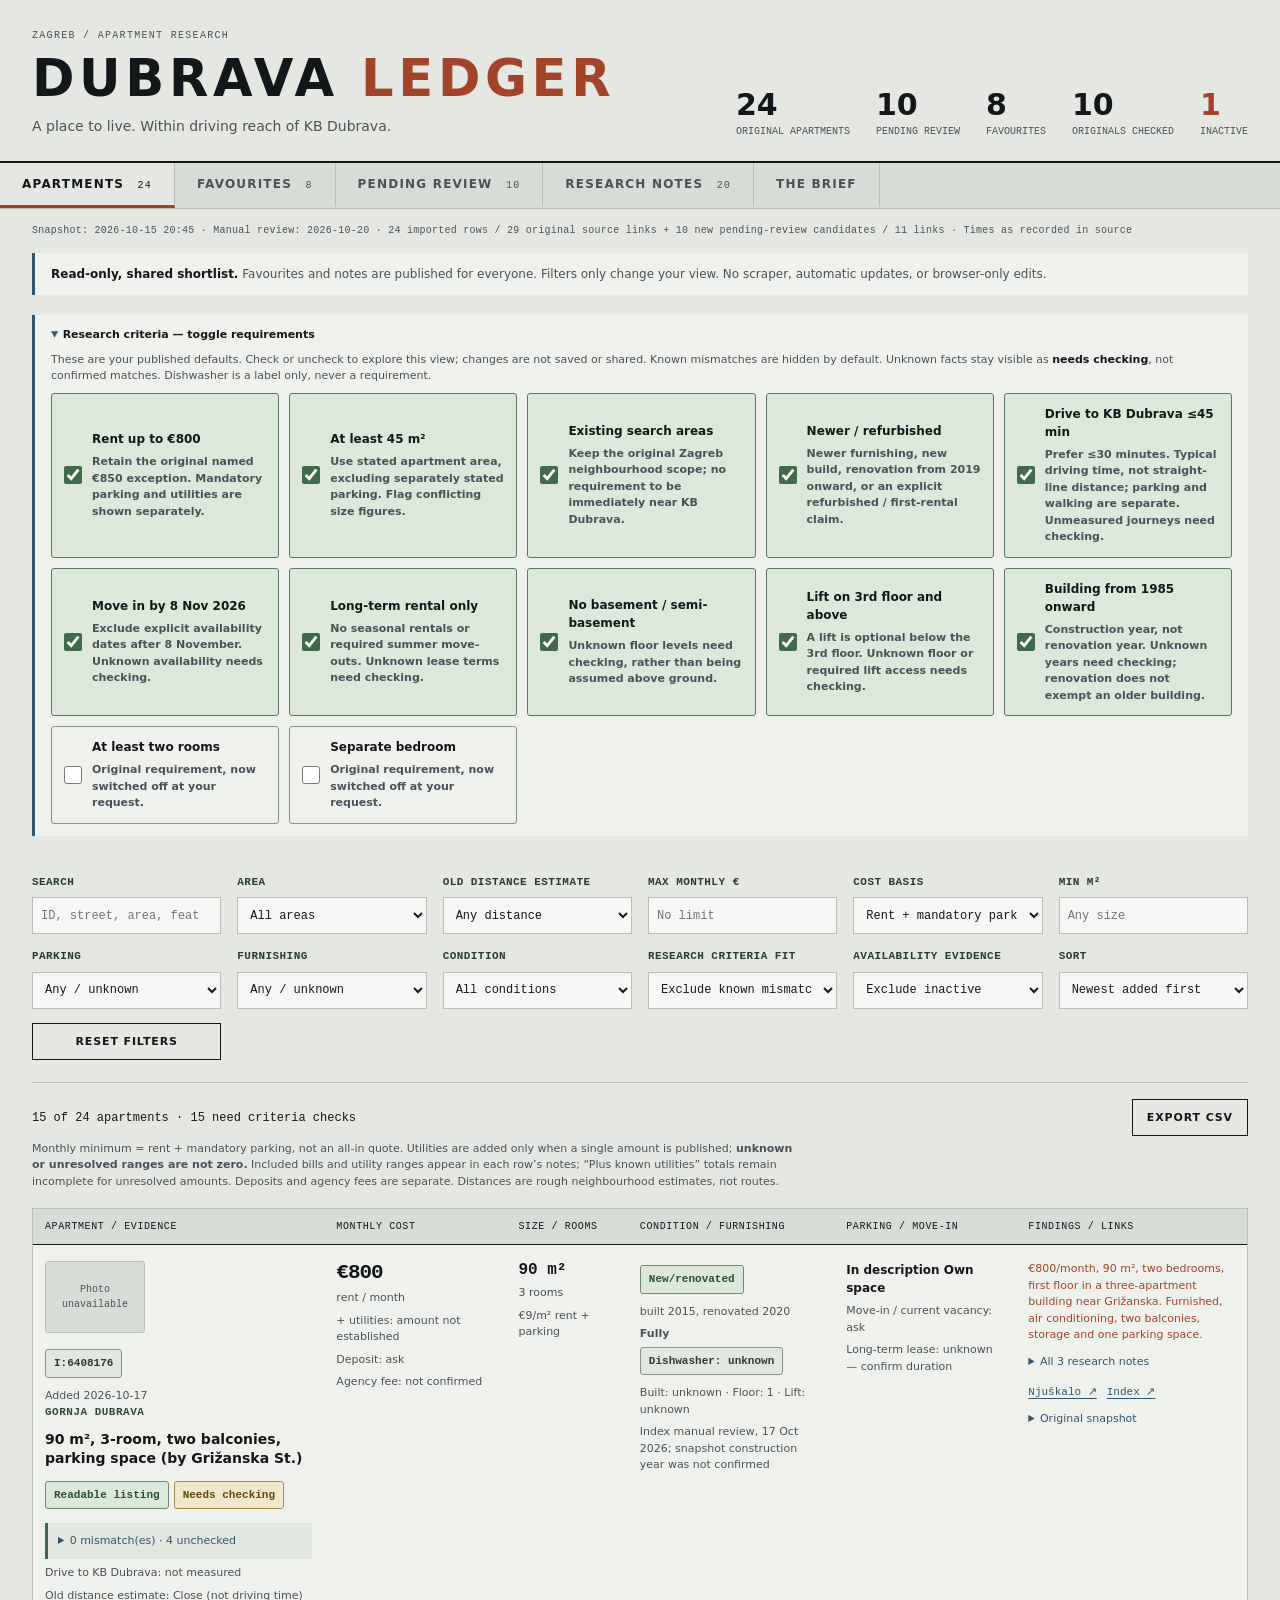
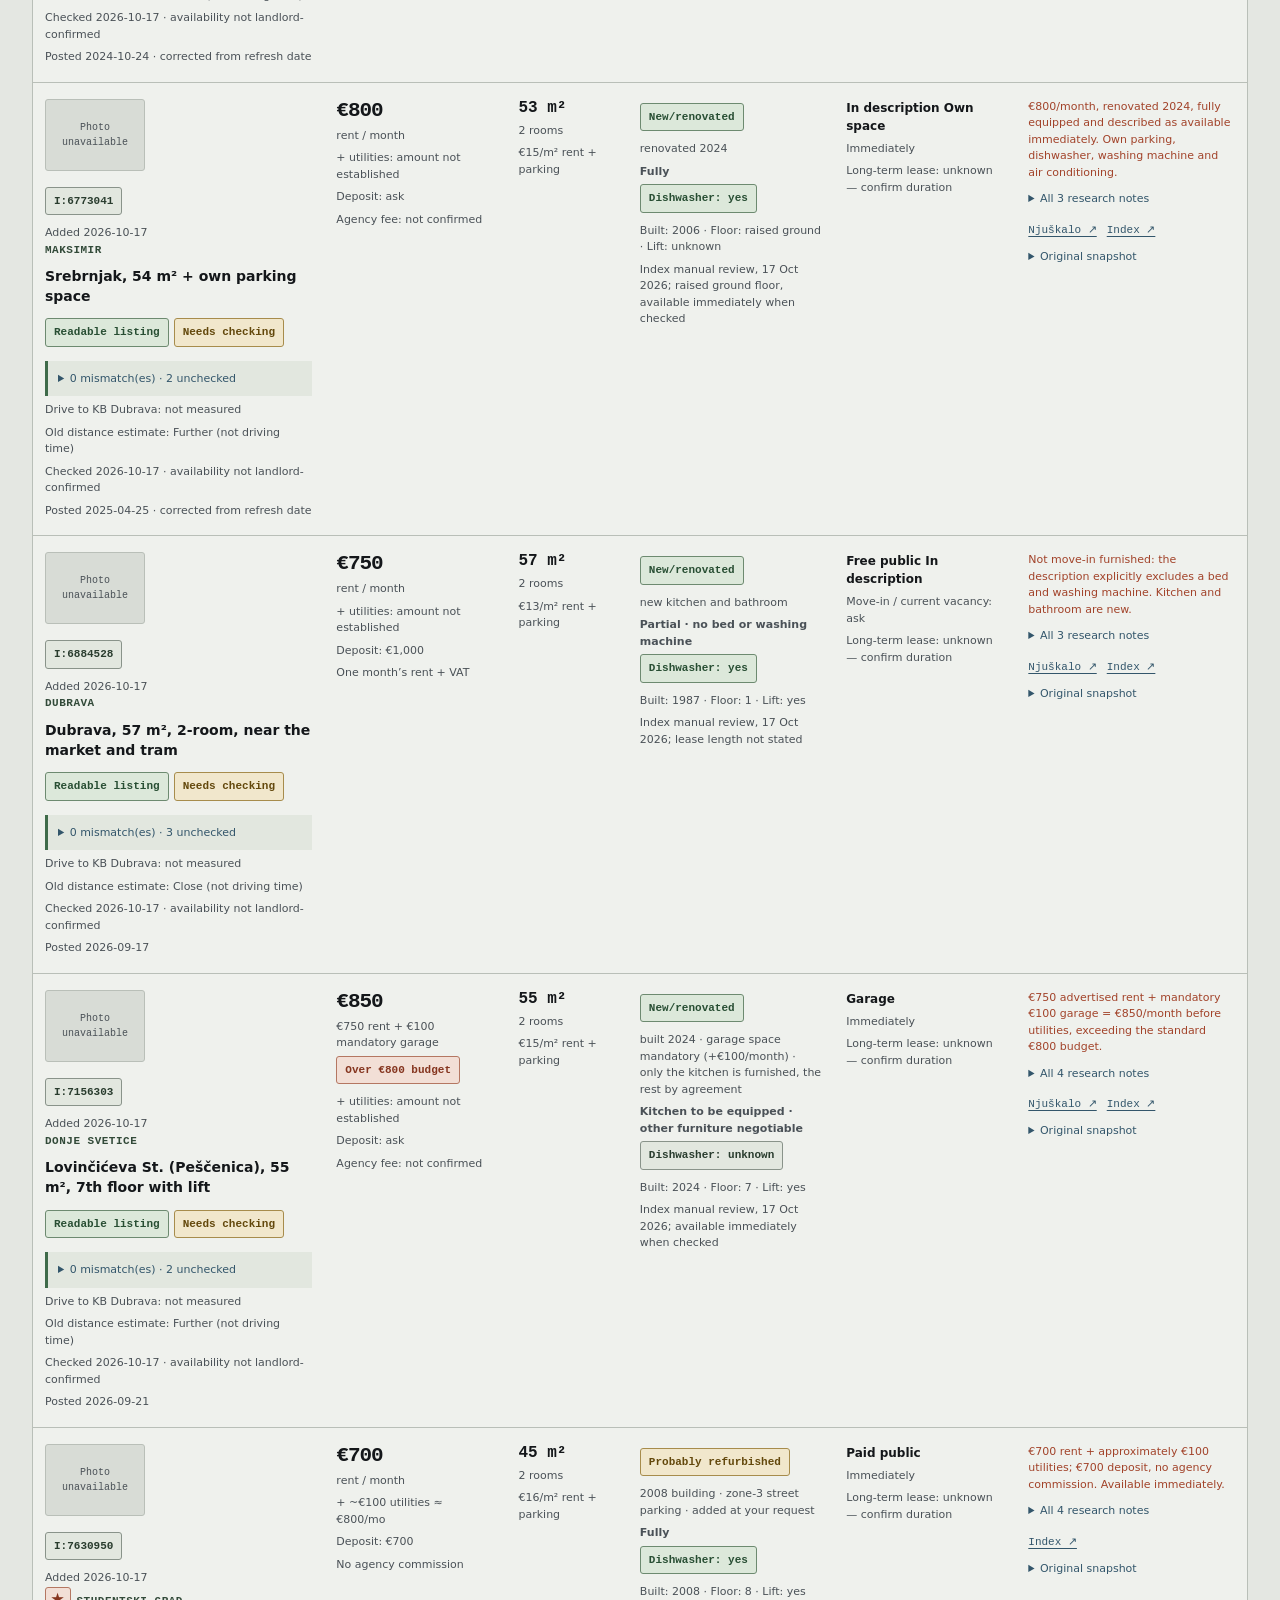
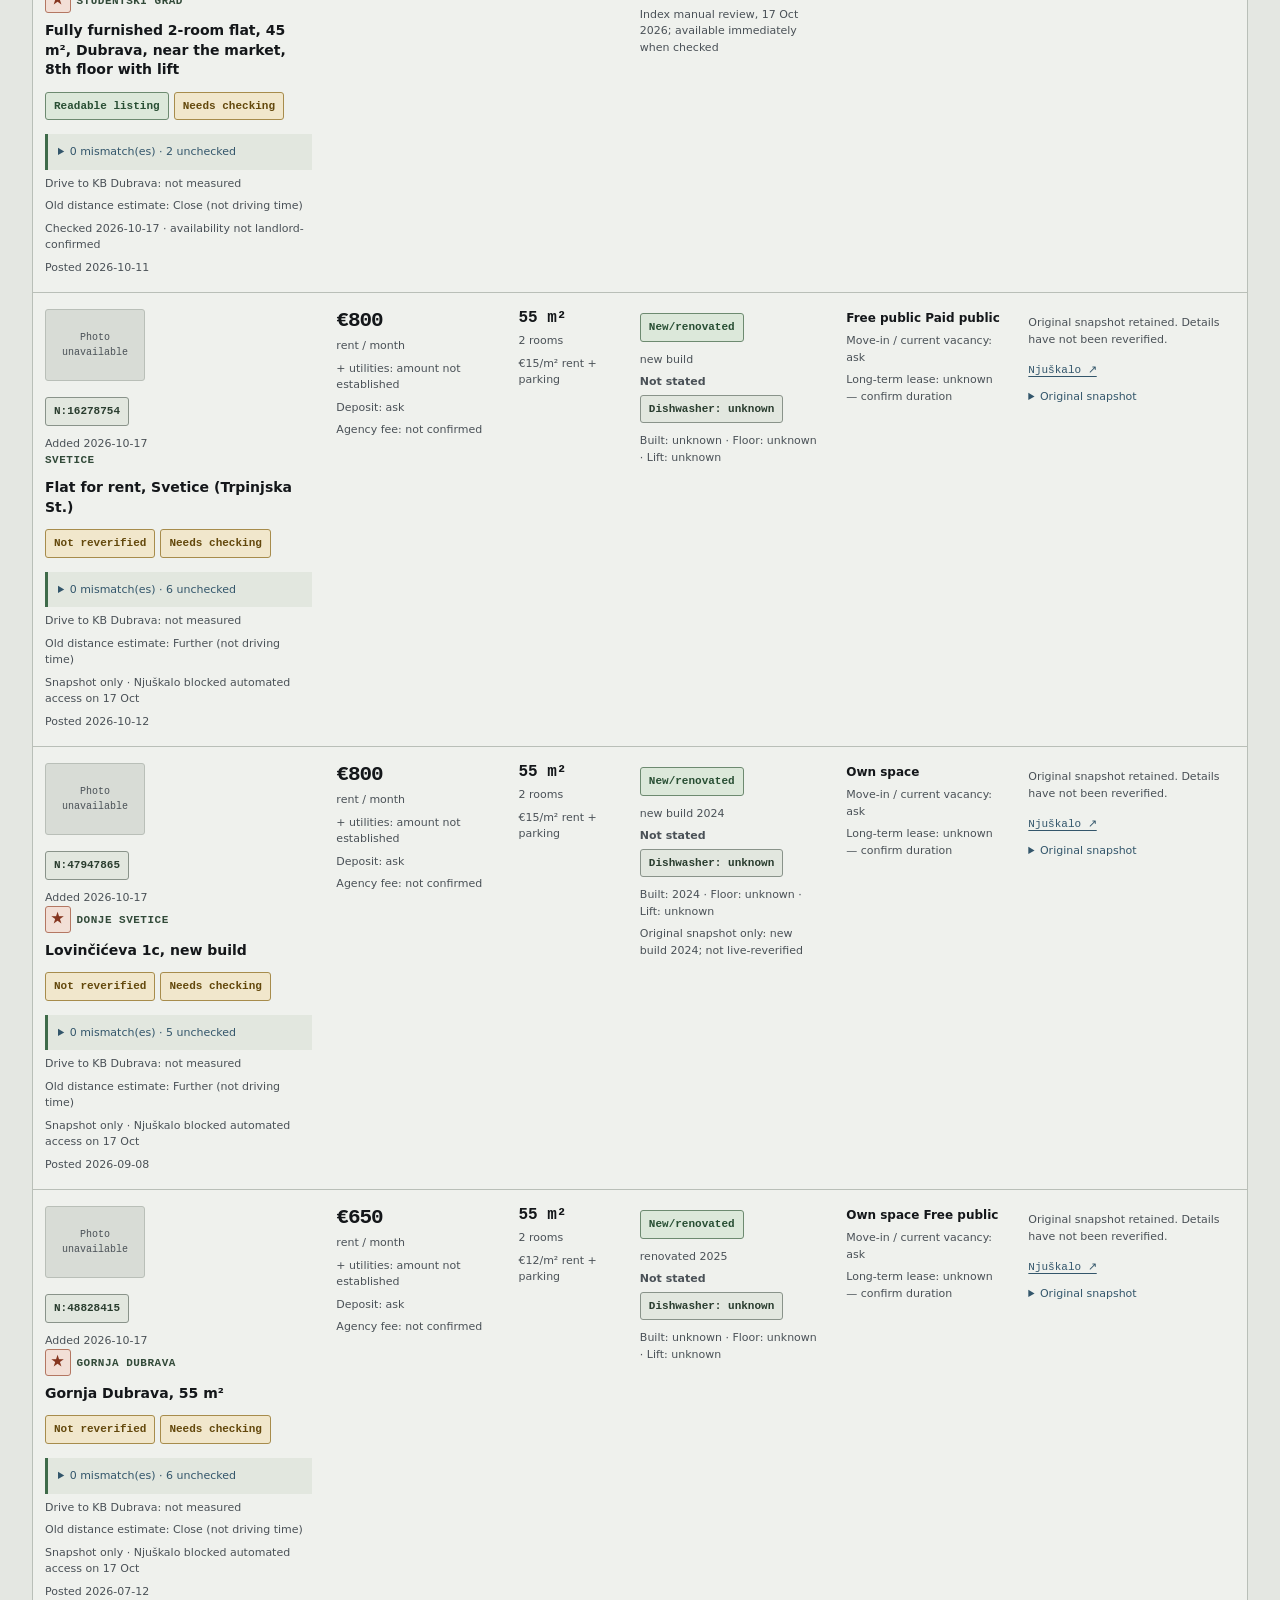
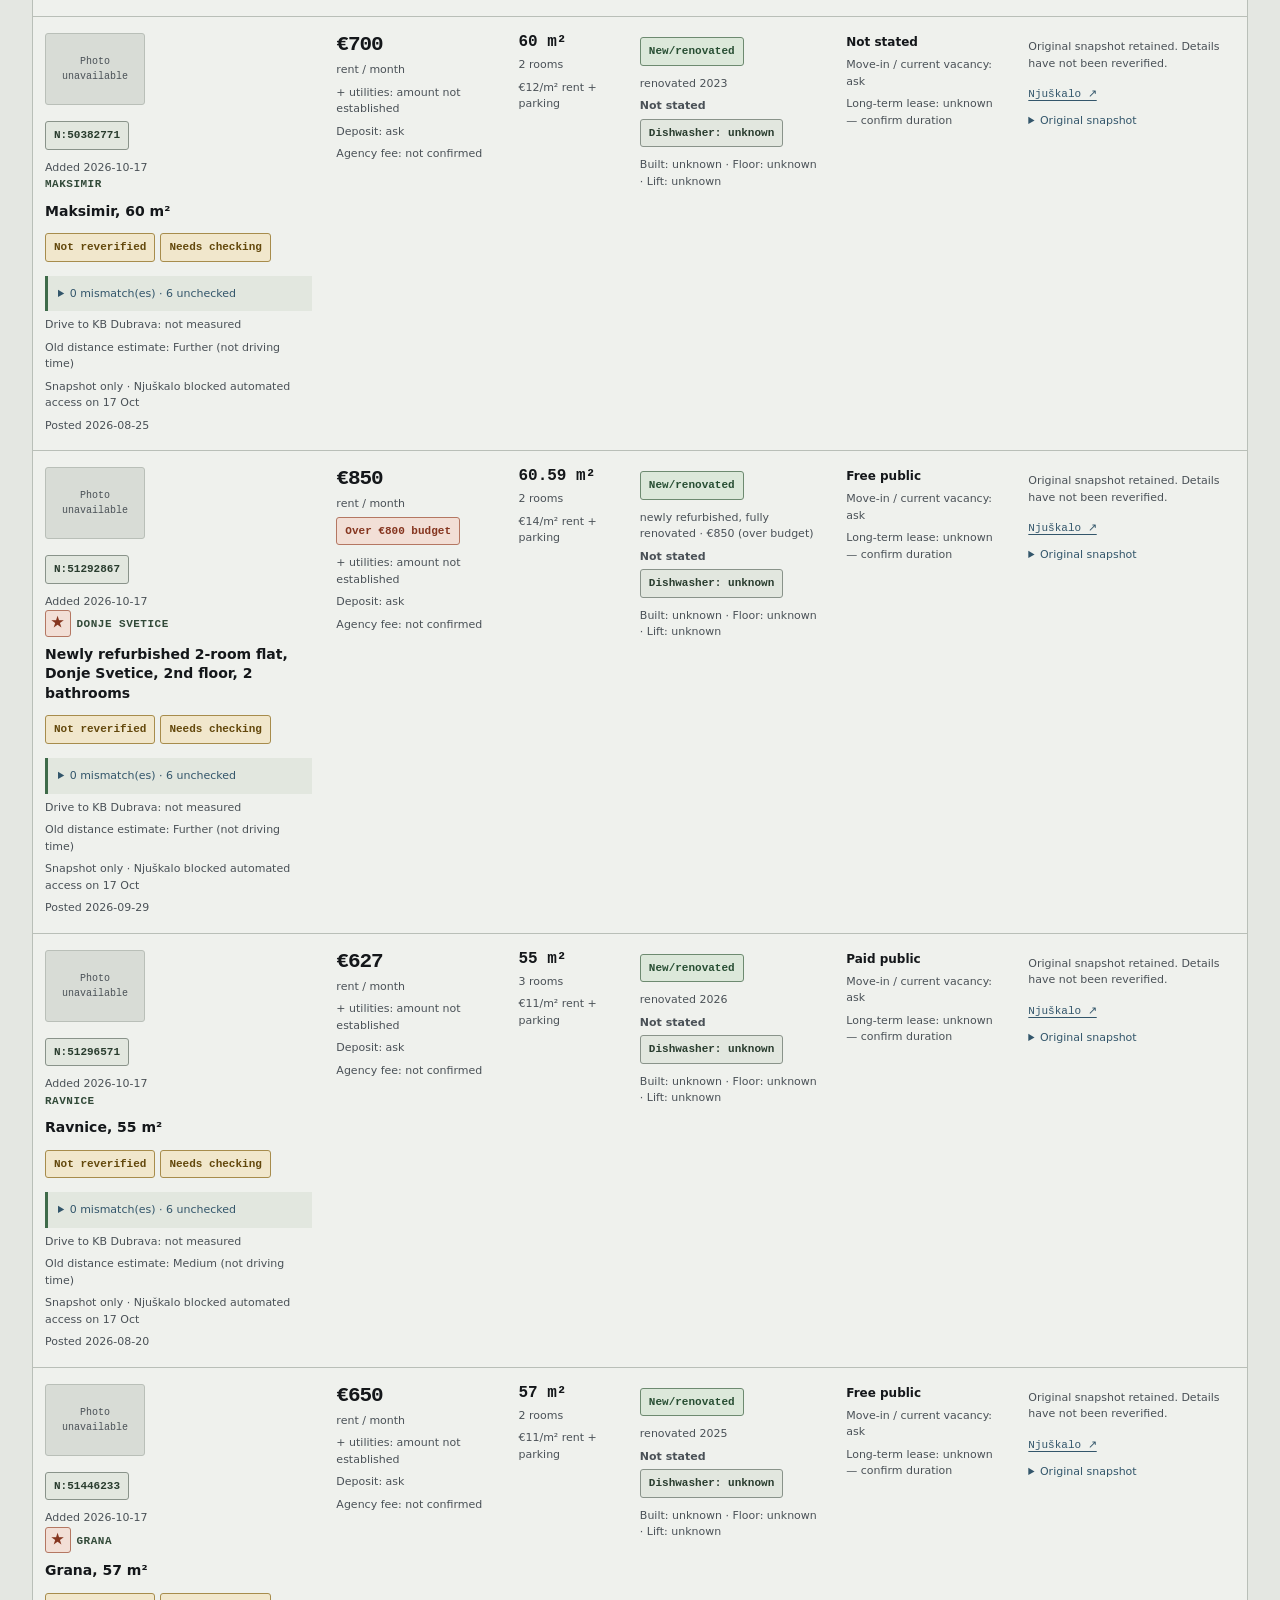
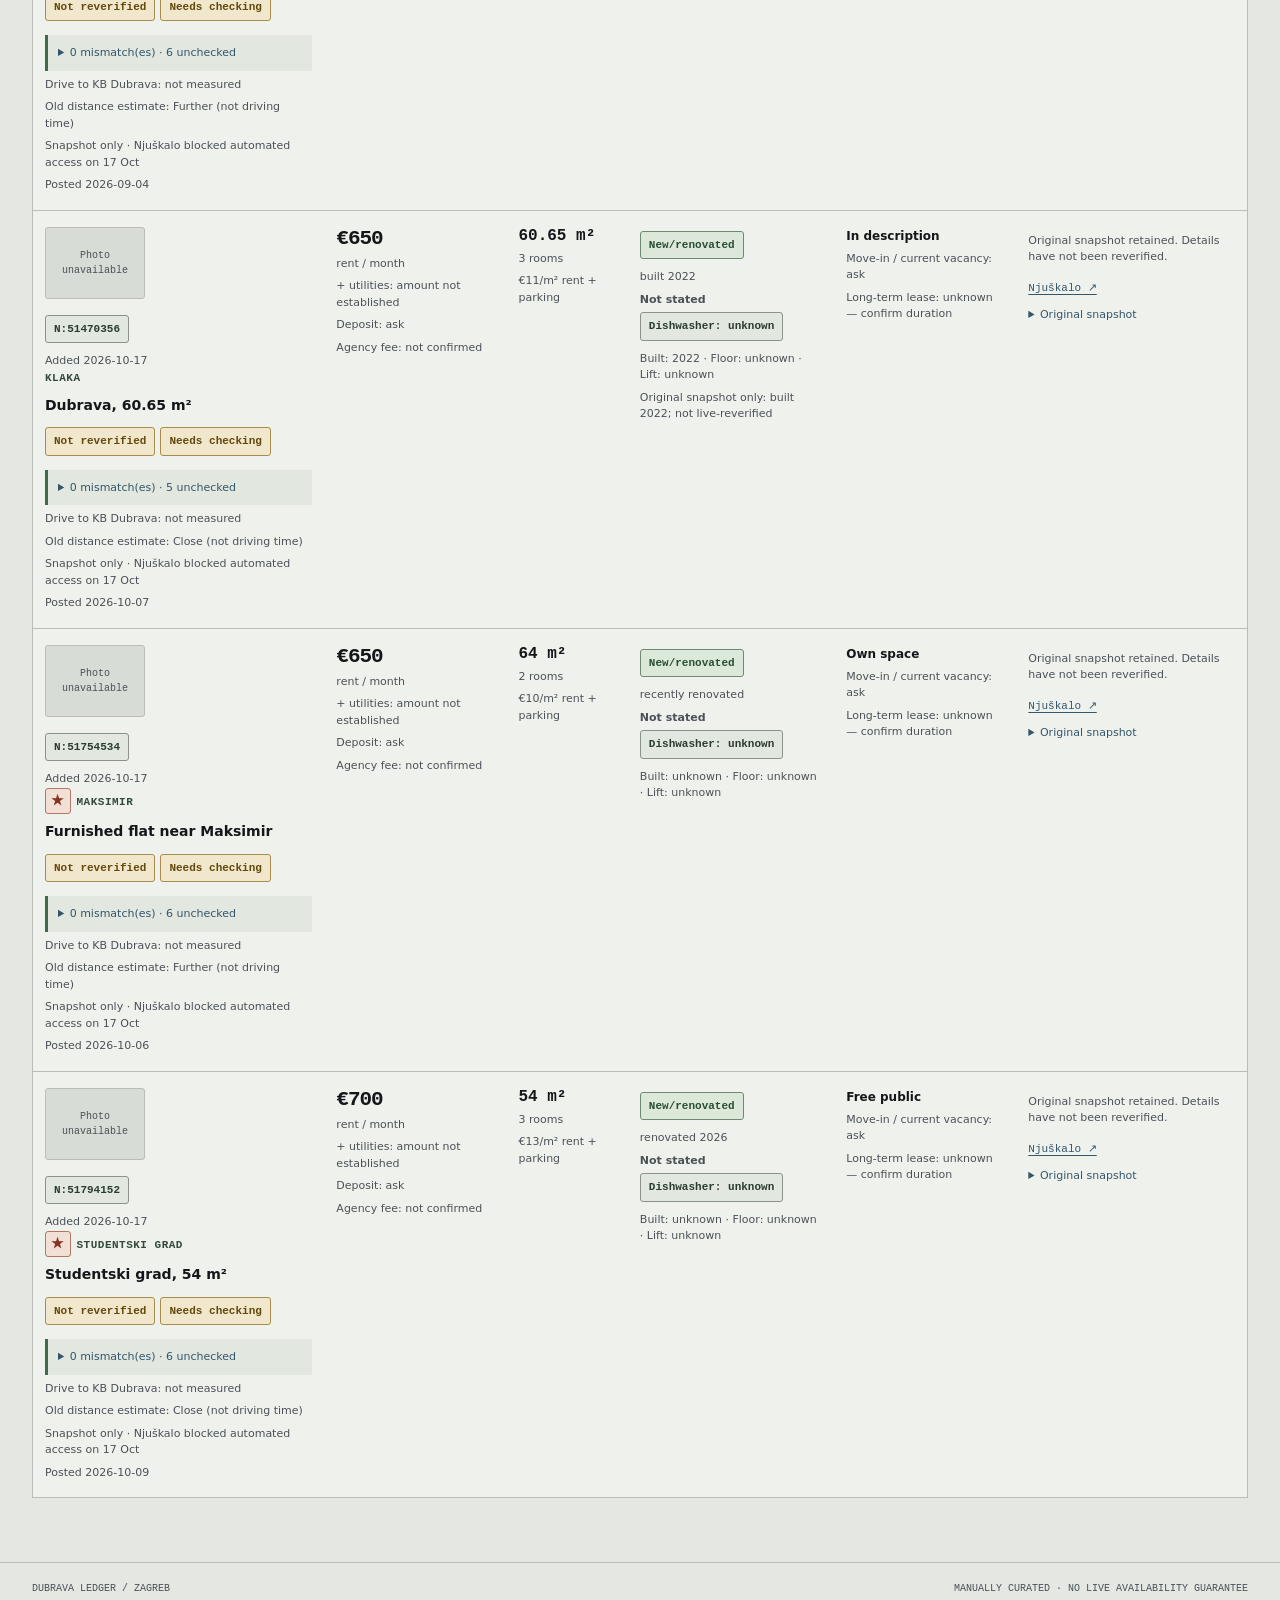
==== commit 650b42c7: "Update apartment ledger: 2026-10-20" ====
--- a/index.html
+++ b/index.html
@@ -46,7 +46,7 @@
       <div id="pending-notice" class="notice warning" hidden><strong>PENDING REVIEW — research candidates, none approved.</strong> Separate from the original 24 apartments and eight favourites. Driving times and current vacancies need confirmation; unknown lease terms and condition remain pending. Each row shows its own review date; a readable listing does not mean currently available. No landlord contacted or route measured. Reset filters to see all candidates.</div>
       <details class="notice criteria-panel" open><summary><strong>Research criteria — toggle requirements</strong></summary><p>These are your published defaults. Check or uncheck to explore this view; changes are not saved or shared. Known mismatches are hidden by default. Unknown facts stay visible as <strong>needs checking</strong>, not confirmed matches. Dishwasher is a label only, never a requirement.</p><form id="criteria-controls" class="criteria-grid" aria-label="Toggle research criteria"></form></details>
       <form id="filters" class="filters" role="search" aria-label="Filter apartments">
-        <label class="search">Search<input id="query" type="search" placeholder="Street, area, feature, finding…"></label>
+        <label class="search">Search<input id="query" type="search" placeholder="ID, street, area, feature…"></label>
         <label>Area<select id="neighbourhood"><option value="">All areas</option></select></label>
         <label>Old distance estimate<select id="distance"><option value="">Any distance</option><option>Close</option><option>Medium</option><option>Further</option></select></label>
         <label>Max monthly €<input id="max-price" type="number" min="0" step="25" placeholder="No limit"></label>
@@ -57,7 +57,7 @@
         <label>Condition<select id="condition"><option value="">All conditions</option><option value="confirmed">Confirmed new / renovated</option><option value="probable">Probably refurbished</option></select></label>
         <label>Research criteria fit<select id="brief-fit"><option value="eligible">Exclude known mismatches</option><option value="all">Show all, including mismatches</option><option value="mismatch">Known mismatches only</option><option value="pending">Needs checking only</option><option value="matches">Confirmed matches only</option></select></label>
         <label>Availability evidence<select id="verification"><option value="">Exclude inactive</option><option value="all">Include inactive</option><option value="readable">Readable listing</option><option value="unchecked">Not reverified</option><option value="inactive">Inactive only</option></select></label>
-        <label>Sort<select id="sort"><option value="favourites">Favourites first</option><option value="price">Lowest monthly cost</option><option value="area">Largest first</option><option value="distance">Closest first</option><option value="posted">Latest posted</option></select></label>
+        <label>Sort<select id="sort"><option value="added">Newest added first</option><option value="added-oldest">Oldest added first</option><option value="favourites">Favourites first</option><option value="price">Lowest monthly cost</option><option value="area">Largest first</option><option value="distance">Closest first</option><option value="posted">Latest posted</option></select></label>
         <button class="button ghost" type="reset">Reset filters</button>
       </form>
       <div class="results-bar"><p id="result-count" role="status" aria-live="polite"></p><button id="export" class="button ghost">Export CSV</button></div>
@@ -89,7 +89,7 @@
   </main>
   <footer><span>Dubrava ledger / Zagreb</span><span>Manually curated · No live availability guarantee</span></footer>
   <noscript><p class="notice">Enable JavaScript to view the embedded apartment dataset and filters.</p></noscript>
-  <script id="listing-data" type="application/json">{"snapshot_at": "2026-10-15 20:45", "reviewed_at": "2026-10-20", "listings": [{"id": "I:7633964", "favourite": false, "posted": "2026-10-14", "new_in_snapshot": true, "rent": 800, "original_rent": 700, "utilities": null, "area": 35.26, "rooms": 2, "neighbourhood": "Trnava", "distance": "Medium", "title": "Trnava, new build, first rental, with outdoor parking space", "condition": "New/renovated", "condition_note": "brand-new flat · actual size 35 m² (listing says 41)", "furnished": "Not stated", "parking": "Own space", "move_in": "ask", "links": [{"url": "https://www.index.hr/oglasi/nekretnine/najam-stanova/oglas/stan/7633964", "label": "Index"}], "notes": "", "verification": "readable", "findings": ["The live listing asks €800/month; the imported snapshot said €700.", "Description states 35.26 m², a separate bedroom and an included 12.10 m² outdoor parking space. Structured fields say 41.31 m² and one room, conflicting with the description.", "First rental, first floor, lift. Furnishing, utilities, deposit and agency commission are not confirmed."], "deposit": null, "mandatory_parking": 0, "agency_fee": null, "snapshot": {"id": "I:7633964", "favourite": false, "posted": "2026-10-14", "new_in_snapshot": true, "rent": 700, "original_rent": 700, "utilities": null, "area": 35.3, "rooms": 2, "neighbourhood": "Trnava", "distance": "Medium", "title": "Trnava, new build, first rental, with outdoor parking space", "condition": "New/renovated", "condition_note": "brand-new flat · actual size 35 m² (listing says 41)", "furnished": "Not stated", "parking": "Own space", "move_in": "ask", "links": [{"url": "https://www.index.hr/oglasi/nekretnine/najam-stanova/oglas/stan/7633964", "label": "Index"}], "notes": "", "verification": "unchecked", "findings": [], "deposit": null, "mandatory_parking": 0, "agency_fee": null}, "cohort": "original", "verified_at": "2026-10-17", "floor": 1, "lift": true, "separate_bedroom": true, "facts_source": "Index manual review, 17 Oct 2026", "photo": {"url": "https://www.index.hr/oglasi/api/image/direct/106e4d69-e82c-46e1-a15d-2b62acebbe95/b6a75192-52e6-431a-841d-f38f5967862b.jpg?m=ad_large", "source": "https://www.index.hr/oglasi/nekretnine/najam-stanova/oglas/stan/7633964", "checked_at": "2026-10-18", "note": "First image in the rendered Index listing gallery."}}, {"id": "N:16278754", "favourite": false, "posted": "2026-10-12", "new_in_snapshot": false, "rent": 800, "original_rent": 800, "utilities": null, "area": 55.0, "rooms": 2, "neighbourhood": "Svetice", "distance": "Further", "title": "Flat for rent, Svetice (Trpinjska St.)", "condition": "New/renovated", "condition_note": "new build", "furnished": "Not stated", "parking": "Free public Paid public", "move_in": "ask", "links": [{"url": "https://www.njuskalo.hr/nekretnine/stan-oglas-16278754", "label": "Njuškalo"}], "notes": "", "verification": "unchecked", "findings": [], "deposit": null, "mandatory_parking": 0, "agency_fee": null, "snapshot": {"id": "N:16278754", "favourite": false, "posted": "2026-10-12", "new_in_snapshot": false, "rent": 800, "original_rent": 800, "utilities": null, "area": 55.0, "rooms": 2, "neighbourhood": "Svetice", "distance": "Further", "title": "Flat for rent, Svetice (Trpinjska St.)", "condition": "New/renovated", "condition_note": "new build", "furnished": "Not stated", "parking": "Free public Paid public", "move_in": "ask", "links": [{"url": "https://www.njuskalo.hr/nekretnine/stan-oglas-16278754", "label": "Njuškalo"}], "notes": "", "verification": "unchecked", "findings": [], "deposit": null, "mandatory_parking": 0, "agency_fee": null}, "cohort": "original", "photo": {"url": null, "source": "https://www.njuskalo.hr/nekretnine/stan-oglas-16278754", "checked_at": "2026-10-18", "note": "Photo unavailable: Njuškalo previously blocked automated access; no bypass or repeated attempt."}}, {"id": "I:7103578", "favourite": false, "posted": "2025-11-08", "new_in_snapshot": false, "rent": 800, "original_rent": 800, "utilities": null, "area": 45.0, "rooms": 2, "neighbourhood": "Maksimir", "distance": "Further", "title": "Maksimir, 45 m², 2-room, 4th floor", "condition": "New/renovated", "condition_note": "renovated 2020", "furnished": "Not stated", "parking": "Not stated", "move_in": "ask", "links": [{"url": "https://www.njuskalo.hr/nekretnine/stan-oglas-48044715", "label": "Njuškalo"}, {"url": "https://www.index.hr/oglasi/nekretnine/najam-stanova/oglas/stan/7103578", "label": "Index"}], "notes": "", "verification": "readable", "findings": ["€800/month, 45 m², separate bedroom, renovated 2020. Fourth floor in a 1940 building; lift and parking not confirmed.", "Pets explicitly allowed. Agency offers a video and floor plan before a viewing; commission and furnishing need confirmation.", "12 October is the refresh date, not the original posting date (8 November 2025)."], "deposit": null, "mandatory_parking": 0, "agency_fee": null, "snapshot": {"id": "I:7103578", "favourite": false, "posted": "2026-10-12", "new_in_snapshot": false, "rent": 800, "original_rent": 800, "utilities": null, "area": 45.0, "rooms": 2, "neighbourhood": "Maksimir", "distance": "Further", "title": "Maksimir, 45 m², 2-room, 4th floor", "condition": "New/renovated", "condition_note": "renovated 2020", "furnished": "Not stated", "parking": "Not stated", "move_in": "ask", "links": [{"url": "https://www.njuskalo.hr/nekretnine/stan-oglas-48044715", "label": "Njuškalo"}, {"url": "https://www.index.hr/oglasi/nekretnine/najam-stanova/oglas/stan/7103578", "label": "Index"}], "notes": "", "verification": "unchecked", "findings": [], "deposit": null, "mandatory_parking": 0, "agency_fee": null}, "cohort": "original", "verified_at": "2026-10-17", "building_year": 1940, "floor": 4, "separate_bedroom": true, "facts_source": "Index manual review, 17 Oct 2026; lift not stated", "photo": {"url": "https://www.index.hr/oglasi/api/image/direct/8882b60c-4ae6-46ce-b72d-01ec103fe546/722166d6-5057-4504-ba28-90f3451e6390.jpg?m=ad_large", "source": "https://www.index.hr/oglasi/nekretnine/najam-stanova/oglas/stan/7103578", "checked_at": "2026-10-18", "note": "First image in the rendered Index listing gallery."}}, {"id": "I:7631451", "favourite": false, "posted": "2026-10-12", "new_in_snapshot": true, "rent": 800, "original_rent": 800, "utilities": 75, "area": 43.0, "rooms": 2, "neighbourhood": "Laščina", "distance": "Further", "title": "Modern 2-room flat just below KBC Rebro, fully equipped", "condition": "New/renovated", "condition_note": "Renovated 2024 (explicit listing field)", "furnished": "Fully", "parking": "Free public", "move_in": "From 15 Dec 2026", "links": [{"url": "https://www.index.hr/oglasi/nekretnine/najam-stanova/oglas/stan/7631451", "label": "Index"}], "notes": "", "verification": "readable", "findings": ["Renovation is explicitly dated 2024, upgrading the snapshot’s ‘probably refurbished’ classification.", "€800 rent + approximately €75 utilities; TV/internet chosen separately. €800 deposit and a minimum one-year lease.", "Available only from 15 December 2026. Near KBC Rebro, not KB Dubrava.", "Fully furnished with dishwasher and washer-dryer; gas heating, first floor, free public parking."], "deposit": 800, "mandatory_parking": 0, "agency_fee": null, "snapshot": {"id": "I:7631451", "favourite": false, "posted": "2026-10-12", "new_in_snapshot": true, "rent": 800, "original_rent": 800, "utilities": 75, "area": 43.0, "rooms": 2, "neighbourhood": "Laščina", "distance": "Further", "title": "Modern 2-room flat just below KBC Rebro, fully equipped", "condition": "Probably refurbished", "condition_note": "“modern” · aimed at doctors and residents", "furnished": "Fully", "parking": "Free public", "move_in": "From 15 Dec 2026", "links": [{"url": "https://www.index.hr/oglasi/nekretnine/najam-stanova/oglas/stan/7631451", "label": "Index"}], "notes": "", "verification": "unchecked", "findings": [], "deposit": null, "mandatory_parking": 0, "agency_fee": null}, "cohort": "original", "verified_at": "2026-10-17", "building_year": 1965, "floor": 1, "dishwasher": true, "available_from": "2026-12-15", "long_term": true, "separate_bedroom": true, "facts_source": "Index manual review, 17 Oct 2026", "photo": {"url": "https://www.index.hr/oglasi/api/image/direct/94338656-38b5-4f7a-9499-19f4a110c233/42d5c014-3c87-4a6c-9970-3b2fc573c960.jpg?m=ad_large", "source": "https://www.index.hr/oglasi/nekretnine/najam-stanova/oglas/stan/7631451", "checked_at": "2026-10-18", "note": "First image in the rendered Index listing gallery."}}, {"id": "I:7630950", "favourite": true, "posted": "2026-10-11", "new_in_snapshot": false, "rent": 700, "original_rent": 700, "utilities": 100, "area": 45.0, "rooms": 2, "neighbourhood": "Studentski grad", "distance": "Close", "title": "Fully furnished 2-room flat, 45 m², Dubrava, near the market, 8th floor with lift", "condition": "Probably refurbished", "condition_note": "2008 building · zone-3 street parking · added at your request", "furnished": "Fully", "parking": "Paid public", "move_in": "Immediately", "links": [{"url": "https://www.index.hr/oglasi/nekretnine/najam-stanova/oglas/stan/7630950", "label": "Index"}], "notes": "", "verification": "readable", "findings": ["€700 rent + approximately €100 utilities; €700 deposit, no agency commission. Available immediately.", "Fully furnished: separate bedroom, dishwasher, washing machine, oven, TV and fibre connection. Eighth floor with a lift.", "Parking conflict: description says paid zone-3 street parking; a structured field says garage. Do not assume a garage is included.", "The building dates to 2008; a recent renovation is not independently confirmed."], "deposit": 700, "mandatory_parking": 0, "agency_fee": "No agency commission", "snapshot": {"id": "I:7630950", "favourite": true, "posted": "2026-10-11", "new_in_snapshot": false, "rent": 700, "original_rent": 700, "utilities": 100, "area": 45.0, "rooms": 2, "neighbourhood": "Studentski grad", "distance": "Close", "title": "Fully furnished 2-room flat, 45 m², Dubrava, near the market, 8th floor with lift", "condition": "Probably refurbished", "condition_note": "2008 building · zone-3 street parking · added at your request", "furnished": "Fully", "parking": "Paid public", "move_in": "Immediately", "links": [{"url": "https://www.index.hr/oglasi/nekretnine/najam-stanova/oglas/stan/7630950", "label": "Index"}], "notes": "", "verification": "unchecked", "findings": [], "deposit": null, "mandatory_parking": 0, "agency_fee": null}, "cohort": "original", "verified_at": "2026-10-17", "building_year": 2008, "floor": 8, "lift": true, "dishwasher": true, "available_from": "2026-10-17", "separate_bedroom": true, "facts_source": "Index manual review, 17 Oct 2026; available immediately when checked", "photo": {"url": "https://www.index.hr/oglasi/api/image/direct/e33abab6-9458-4b91-157c-08df26002964/a7e0cc9b-1e9a-4afa-a73b-154e228880df.jpg?m=ad_large", "source": "https://www.index.hr/oglasi/nekretnine/najam-stanova/oglas/stan/7630950", "checked_at": "2026-10-18", "note": "First image in the rendered Index listing gallery."}}, {"id": "N:51794152", "favourite": true, "posted": "2026-10-09", "new_in_snapshot": false, "rent": 700, "original_rent": 700, "utilities": null, "area": 54.0, "rooms": 3, "neighbourhood": "Studentski grad", "distance": "Close", "title": "Studentski grad, 54 m²", "condition": "New/renovated", "condition_note": "renovated 2026", "furnished": "Not stated", "parking": "Free public", "move_in": "ask", "links": [{"url": "https://www.njuskalo.hr/nekretnine/stan-oglas-51794152", "label": "Njuškalo"}], "notes": "", "verification": "unchecked", "findings": [], "deposit": null, "mandatory_parking": 0, "agency_fee": null, "snapshot": {"id": "N:51794152", "favourite": true, "posted": "2026-10-09", "new_in_snapshot": false, "rent": 700, "original_rent": 700, "utilities": null, "area": 54.0, "rooms": 3, "neighbourhood": "Studentski grad", "distance": "Close", "title": "Studentski grad, 54 m²", "condition": "New/renovated", "condition_note": "renovated 2026", "furnished": "Not stated", "parking": "Free public", "move_in": "ask", "links": [{"url": "https://www.njuskalo.hr/nekretnine/stan-oglas-51794152", "label": "Njuškalo"}], "notes": "", "verification": "unchecked", "findings": [], "deposit": null, "mandatory_parking": 0, "agency_fee": null}, "cohort": "original", "photo": {"url": null, "source": "https://www.njuskalo.hr/nekretnine/stan-oglas-51794152", "checked_at": "2026-10-18", "note": "Photo unavailable: Njuškalo previously blocked automated access; no bypass or repeated attempt."}}, {"id": "N:42009217", "favourite": false, "posted": "2026-10-08", "new_in_snapshot": false, "rent": 800, "original_rent": 800, "utilities": null, "area": 40.0, "rooms": 2, "neighbourhood": "Ravnice", "distance": "Medium", "title": "Ravnice, 40 m²", "condition": "New/renovated", "condition_note": "renovated 2024", "furnished": "Not stated", "parking": "Not stated", "move_in": "ask", "links": [{"url": "https://www.njuskalo.hr/nekretnine/stan-oglas-42009217", "label": "Njuškalo"}], "notes": "", "verification": "unchecked", "findings": [], "deposit": null, "mandatory_parking": 0, "agency_fee": null, "snapshot": {"id": "N:42009217", "favourite": false, "posted": "2026-10-08", "new_in_snapshot": false, "rent": 800, "original_rent": 800, "utilities": null, "area": 40.0, "rooms": 2, "neighbourhood": "Ravnice", "distance": "Medium", "title": "Ravnice, 40 m²", "condition": "New/renovated", "condition_note": "renovated 2024", "furnished": "Not stated", "parking": "Not stated", "move_in": "ask", "links": [{"url": "https://www.njuskalo.hr/nekretnine/stan-oglas-42009217", "label": "Njuškalo"}], "notes": "", "verification": "unchecked", "findings": [], "deposit": null, "mandatory_parking": 0, "agency_fee": null}, "cohort": "original", "photo": {"url": null, "source": "https://www.njuskalo.hr/nekretnine/stan-oglas-42009217", "checked_at": "2026-10-18", "note": "Photo unavailable: Njuškalo previously blocked automated access; no bypass or repeated attempt."}}, {"id": "N:51470356", "favourite": false, "posted": "2026-10-07", "new_in_snapshot": false, "rent": 650, "original_rent": 650, "utilities": null, "area": 60.65, "rooms": 3, "neighbourhood": "Klaka", "distance": "Close", "title": "Dubrava, 60.65 m²", "condition": "New/renovated", "condition_note": "built 2022", "furnished": "Not stated", "parking": "In description", "move_in": "ask", "links": [{"url": "https://www.njuskalo.hr/nekretnine/stan-oglas-51470356", "label": "Njuškalo"}], "notes": "", "verification": "unchecked", "findings": [], "deposit": null, "mandatory_parking": 0, "agency_fee": null, "snapshot": {"id": "N:51470356", "favourite": false, "posted": "2026-10-07", "new_in_snapshot": false, "rent": 650, "original_rent": 650, "utilities": null, "area": 60.65, "rooms": 3, "neighbourhood": "Klaka", "distance": "Close", "title": "Dubrava, 60.65 m²", "condition": "New/renovated", "condition_note": "built 2022", "furnished": "Not stated", "parking": "In description", "move_in": "ask", "links": [{"url": "https://www.njuskalo.hr/nekretnine/stan-oglas-51470356", "label": "Njuškalo"}], "notes": "", "verification": "unchecked", "findings": [], "deposit": null, "mandatory_parking": 0, "agency_fee": null}, "cohort": "original", "building_year": 2022, "facts_source": "Original snapshot only: built 2022; not live-reverified", "photo": {"url": null, "source": "https://www.njuskalo.hr/nekretnine/stan-oglas-51470356", "checked_at": "2026-10-18", "note": "Photo unavailable: Njuškalo previously blocked automated access; no bypass or repeated attempt."}}, {"id": "N:51754534", "favourite": true, "posted": "2026-10-06", "new_in_snapshot": false, "rent": 650, "original_rent": 650, "utilities": null, "area": 64.0, "rooms": 2, "neighbourhood": "Maksimir", "distance": "Further", "title": "Furnished flat near Maksimir", "condition": "New/renovated", "condition_note": "recently renovated", "furnished": "Not stated", "parking": "Own space", "move_in": "ask", "links": [{"url": "https://www.njuskalo.hr/nekretnine/stan-oglas-51754534", "label": "Njuškalo"}], "notes": "", "verification": "unchecked", "findings": [], "deposit": null, "mandatory_parking": 0, "agency_fee": null, "snapshot": {"id": "N:51754534", "favourite": true, "posted": "2026-10-06", "new_in_snapshot": false, "rent": 650, "original_rent": 650, "utilities": null, "area": 64.0, "rooms": 2, "neighbourhood": "Maksimir", "distance": "Further", "title": "Furnished flat near Maksimir", "condition": "New/renovated", "condition_note": "recently renovated", "furnished": "Not stated", "parking": "Own space", "move_in": "ask", "links": [{"url": "https://www.njuskalo.hr/nekretnine/stan-oglas-51754534", "label": "Njuškalo"}], "notes": "", "verification": "unchecked", "findings": [], "deposit": null, "mandatory_parking": 0, "agency_fee": null}, "cohort": "original", "photo": {"url": null, "source": "https://www.njuskalo.hr/nekretnine/stan-oglas-51754534", "checked_at": "2026-10-18", "note": "Photo unavailable: Njuškalo previously blocked automated access; no bypass or repeated attempt."}}, {"id": "N:51693449", "favourite": false, "posted": "2026-10-06", "new_in_snapshot": false, "rent": 750, "original_rent": 750, "utilities": null, "area": 43.0, "rooms": 2, "neighbourhood": "Ravnice", "distance": "Medium", "title": "Ravnice, 43 m²", "condition": "New/renovated", "condition_note": "renovated 2026", "furnished": "Not stated", "parking": "Free public", "move_in": "ask", "links": [{"url": "https://www.njuskalo.hr/nekretnine/stan-oglas-51693449", "label": "Njuškalo"}], "notes": "", "verification": "unchecked", "findings": [], "deposit": null, "mandatory_parking": 0, "agency_fee": null, "snapshot": {"id": "N:51693449", "favourite": false, "posted": "2026-10-06", "new_in_snapshot": false, "rent": 750, "original_rent": 750, "utilities": null, "area": 43.0, "rooms": 2, "neighbourhood": "Ravnice", "distance": "Medium", "title": "Ravnice, 43 m²", "condition": "New/renovated", "condition_note": "renovated 2026", "furnished": "Not stated", "parking": "Free public", "move_in": "ask", "links": [{"url": "https://www.njuskalo.hr/nekretnine/stan-oglas-51693449", "label": "Njuškalo"}], "notes": "", "verification": "unchecked", "findings": [], "deposit": null, "mandatory_parking": 0, "agency_fee": null}, "cohort": "original", "photo": {"url": null, "source": "https://www.njuskalo.hr/nekretnine/stan-oglas-51693449", "checked_at": "2026-10-18", "note": "Photo unavailable: Njuškalo previously blocked automated access; no bypass or repeated attempt."}}, {"id": "I:7552223", "favourite": true, "posted": "2026-09-20", "new_in_snapshot": false, "rent": 700, "original_rent": 700, "utilities": null, "area": 40.0, "rooms": 2, "neighbourhood": "Studentski grad", "distance": "Close", "title": "Aleja Blaža Jurišića (Klaka), 40 m², first rental, near KB Dubrava", "condition": "New/renovated", "condition_note": "first rental, fully renovated, new A/C", "furnished": "Fully", "parking": "Free public", "move_in": "Ask · minimum 1-year lease", "links": [{"url": "https://www.index.hr/oglasi/nekretnine/najam-stanova/oglas/stan/7552223", "label": "Index"}], "notes": "", "verification": "readable", "findings": ["€700 rent + utilities, €700 deposit. Minimum one-year contract; for a single person or couple, no pets.", "Fully renovated and furnished, first rental. Free public parking in front of the building.", "Electric heating and new air conditioning. Utilities are described as low but no amount is published. Ask for winter bills.", "Third of four floors; lift is not confirmed. The displayed posting date is 20 September, refreshed 6 October."], "deposit": 700, "mandatory_parking": 0, "agency_fee": null, "snapshot": {"id": "I:7552223", "favourite": true, "posted": "2026-10-06", "new_in_snapshot": false, "rent": 700, "original_rent": 700, "utilities": null, "area": 40.0, "rooms": 2, "neighbourhood": "Studentski grad", "distance": "Close", "title": "Aleja Blaža Jurišića (Klaka), 40 m², first rental, near KB Dubrava", "condition": "New/renovated", "condition_note": "first rental, fully renovated, new A/C", "furnished": "Fully", "parking": "Free public", "move_in": "Min. 1-year lease", "links": [{"url": "https://www.index.hr/oglasi/nekretnine/najam-stanova/oglas/stan/7552223", "label": "Index"}], "notes": "", "verification": "unchecked", "findings": [], "deposit": null, "mandatory_parking": 0, "agency_fee": null}, "cohort": "original", "verified_at": "2026-10-17", "floor": 3, "long_term": true, "facts_source": "Index manual review, 17 Oct 2026; minimum one year, lift not stated", "photo": {"url": "https://www.index.hr/oglasi/api/image/direct/53d5b80f-30ab-4f47-9fd0-06e2a0f25aa5/1106c69e-86d1-4b90-8358-50de80799404.jpg?m=ad_large", "source": "https://www.index.hr/oglasi/nekretnine/najam-stanova/oglas/stan/7552223", "checked_at": "2026-10-18", "note": "First image in the rendered Index listing gallery."}}, {"id": "N:51508182", "favourite": false, "posted": "2026-10-04", "new_in_snapshot": false, "rent": 800, "original_rent": 800, "utilities": null, "area": 43.0, "rooms": 2, "neighbourhood": "Donje Svetice", "distance": "Further", "title": "2-room flat with balcony and view of Medvednica", "condition": "New/renovated", "condition_note": "built 2013", "furnished": "Not stated", "parking": "Free public", "move_in": "ask", "links": [{"url": "https://www.njuskalo.hr/nekretnine/stan-oglas-51508182", "label": "Njuškalo"}], "notes": "", "verification": "unchecked", "findings": [], "deposit": null, "mandatory_parking": 0, "agency_fee": null, "snapshot": {"id": "N:51508182", "favourite": false, "posted": "2026-10-04", "new_in_snapshot": false, "rent": 800, "original_rent": 800, "utilities": null, "area": 43.0, "rooms": 2, "neighbourhood": "Donje Svetice", "distance": "Further", "title": "2-room flat with balcony and view of Medvednica", "condition": "New/renovated", "condition_note": "built 2013", "furnished": "Not stated", "parking": "Free public", "move_in": "ask", "links": [{"url": "https://www.njuskalo.hr/nekretnine/stan-oglas-51508182", "label": "Njuškalo"}], "notes": "", "verification": "unchecked", "findings": [], "deposit": null, "mandatory_parking": 0, "agency_fee": null}, "cohort": "original", "building_year": 2013, "facts_source": "Original snapshot only: built 2013; not live-reverified", "photo": {"url": null, "source": "https://www.njuskalo.hr/nekretnine/stan-oglas-51508182", "checked_at": "2026-10-18", "note": "Photo unavailable: Njuškalo previously blocked automated access; no bypass or repeated attempt."}}, {"id": "I:6408176", "favourite": false, "posted": "2024-10-24", "new_in_snapshot": false, "rent": 800, "original_rent": 800, "utilities": null, "area": 90.0, "rooms": 3, "neighbourhood": "Gornja Dubrava", "distance": "Close", "title": "90 m², 3-room, two balconies, parking space (by Grižanska St.)", "condition": "New/renovated", "condition_note": "built 2015, renovated 2020", "furnished": "Fully", "parking": "In description Own space", "move_in": "ask", "links": [{"url": "https://www.njuskalo.hr/nekretnine/stan-oglas-44821731", "label": "Njuškalo"}, {"url": "https://www.index.hr/oglasi/nekretnine/najam-stanova/oglas/stan/6408176", "label": "Index"}], "notes": "", "verification": "readable", "findings": ["€800/month, 90 m², two bedrooms, first floor in a three-apartment building near Grižanska. Furnished, air conditioning, two balconies, storage and one parking space.", "Description says one bathroom plus a separate WC, despite the structured field indicating two bathrooms.", "Original posting is 24 October 2024, refreshed 23 September 2026. The snapshot’s construction and renovation years could not be confirmed on Index. Utilities, deposit and agency fee need confirmation."], "deposit": null, "mandatory_parking": 0, "agency_fee": null, "snapshot": {"id": "I:6408176", "favourite": false, "posted": "2026-09-30", "new_in_snapshot": false, "rent": 800, "original_rent": 800, "utilities": null, "area": 90.0, "rooms": 3, "neighbourhood": "Gornja Dubrava", "distance": "Close", "title": "90 m², 3-room, two balconies, parking space (by Grižanska St.)", "condition": "New/renovated", "condition_note": "built 2015, renovated 2020", "furnished": "Fully", "parking": "In description Own space", "move_in": "ask", "links": [{"url": "https://www.njuskalo.hr/nekretnine/stan-oglas-44821731", "label": "Njuškalo"}, {"url": "https://www.index.hr/oglasi/nekretnine/najam-stanova/oglas/stan/6408176", "label": "Index"}], "notes": "", "verification": "unchecked", "findings": [], "deposit": null, "mandatory_parking": 0, "agency_fee": null}, "cohort": "original", "verified_at": "2026-10-17", "floor": 1, "separate_bedroom": true, "facts_source": "Index manual review, 17 Oct 2026; snapshot construction year was not confirmed", "photo": {"url": "https://www.index.hr/oglasi/api/image/direct/2aa47beb-8de1-4bbe-848d-2f16bcd568a6/823b35fe-cf64-4de6-ae1c-19c0a1291383.jpg?m=ad_large", "source": "https://www.index.hr/oglasi/nekretnine/najam-stanova/oglas/stan/6408176", "checked_at": "2026-10-18", "note": "First image in the rendered Index listing gallery."}}, {"id": "N:51292867", "favourite": true, "posted": "2026-09-29", "new_in_snapshot": false, "rent": 850, "original_rent": 850, "utilities": null, "area": 60.59, "rooms": 2, "neighbourhood": "Donje Svetice", "distance": "Further", "title": "Newly refurbished 2-room flat, Donje Svetice, 2nd floor, 2 bathrooms", "condition": "New/renovated", "condition_note": "newly refurbished, fully renovated · €850 (over budget)", "furnished": "Not stated", "parking": "Free public", "move_in": "ask", "links": [{"url": "https://www.njuskalo.hr/nekretnine/stan-oglas-51292867", "label": "Njuškalo"}], "notes": "", "verification": "unchecked", "findings": [], "deposit": null, "mandatory_parking": 0, "agency_fee": null, "snapshot": {"id": "N:51292867", "favourite": true, "posted": "2026-09-29", "new_in_snapshot": false, "rent": 850, "original_rent": 850, "utilities": null, "area": 60.59, "rooms": 2, "neighbourhood": "Donje Svetice", "distance": "Further", "title": "Newly refurbished 2-room flat, Donje Svetice, 2nd floor, 2 bathrooms", "condition": "New/renovated", "condition_note": "newly refurbished, fully renovated · €850 (over budget)", "furnished": "Not stated", "parking": "Free public", "move_in": "ask", "links": [{"url": "https://www.njuskalo.hr/nekretnine/stan-oglas-51292867", "label": "Njuškalo"}], "notes": "", "verification": "unchecked", "findings": [], "deposit": null, "mandatory_parking": 0, "agency_fee": null}, "cohort": "original", "photo": {"url": null, "source": "https://www.njuskalo.hr/nekretnine/stan-oglas-51292867", "checked_at": "2026-10-18", "note": "Photo unavailable: Njuškalo previously blocked automated access; no bypass or repeated attempt."}}, {"id": "I:7575512", "favourite": false, "posted": "2026-09-27", "new_in_snapshot": false, "rent": 570, "original_rent": 570, "utilities": 100, "area": 50.0, "rooms": 2, "neighbourhood": "Gornja Dubrava", "distance": "Close", "title": "Gornja Dubrava, 50 m², above KB Dubrava, one-way street ", "condition": "New/renovated", "condition_note": "Built 2015, renovated 2023; listing now inactive", "furnished": "Fully", "parking": "Free public", "move_in": "ask", "links": [{"url": "https://www.index.hr/oglasi/nekretnine/najam-stanova/oglas/stan/7575512", "label": "Index"}], "notes": "", "verification": "inactive", "findings": ["Index explicitly marks this listing ‘Ovaj oglas je prodan!’ (taken/sold). It is inactive; the marker does not establish what happened to the rental.", "Retained for reference at €570 + approximately €100 utilities. Do not treat the old ‘available immediately’ description as current availability."], "deposit": 570, "mandatory_parking": 0, "agency_fee": "No agency commission", "snapshot": {"id": "I:7575512", "favourite": false, "posted": "2026-09-27", "new_in_snapshot": false, "rent": 570, "original_rent": 570, "utilities": 100, "area": 50.0, "rooms": 2, "neighbourhood": "Gornja Dubrava", "distance": "Close", "title": "Gornja Dubrava, 50 m², above KB Dubrava, one-way street ", "condition": "New/renovated", "condition_note": "built 2015", "furnished": "Fully", "parking": "Free public", "move_in": "ask", "links": [{"url": "https://www.index.hr/oglasi/nekretnine/najam-stanova/oglas/stan/7575512", "label": "Index"}], "notes": "", "verification": "unchecked", "findings": [], "deposit": null, "mandatory_parking": 0, "agency_fee": null}, "cohort": "original", "verified_at": "2026-10-17", "building_year": 2015, "floor": 1, "long_term": true, "separate_bedroom": true, "facts_source": "Index manual review, 17 Oct 2026; now inactive", "photo": {"url": "https://www.index.hr/oglasi/api/image/direct/591f45c9-dfaf-446c-bd6d-be2907672724/3d5979a0-18c6-44d1-9d27-05064d2664a5.png?m=ad_large", "source": "https://www.index.hr/oglasi/nekretnine/najam-stanova/oglas/stan/7575512", "checked_at": "2026-10-18", "note": "First image in the rendered Index listing gallery."}}, {"id": "I:6773041", "favourite": false, "posted": "2025-04-25", "new_in_snapshot": false, "rent": 800, "original_rent": 800, "utilities": null, "area": 53.0, "rooms": 2, "neighbourhood": "Maksimir", "distance": "Further", "title": "Srebrnjak, 54 m² + own parking space", "condition": "New/renovated", "condition_note": "renovated 2024", "furnished": "Fully", "parking": "In description Own space", "move_in": "Immediately", "links": [{"url": "https://www.njuskalo.hr/nekretnine/stan-oglas-46892745", "label": "Njuškalo"}, {"url": "https://www.index.hr/oglasi/nekretnine/najam-stanova/oglas/stan/6773041", "label": "Index"}], "notes": "", "verification": "readable", "findings": ["€800/month, renovated 2024, fully equipped and described as available immediately. Own parking, dishwasher, washing machine and air conditioning.", "Actual description and structured area are 53 m²; the headline says 54 m². Raised ground floor, building from 2006.", "Original posting is 25 April 2025, refreshed 24 September 2026. Utilities, deposit and agency commission are not confirmed."], "deposit": null, "mandatory_parking": 0, "agency_fee": null, "snapshot": {"id": "I:6773041", "favourite": false, "posted": "2026-09-24", "new_in_snapshot": false, "rent": 800, "original_rent": 800, "utilities": null, "area": 53.0, "rooms": 2, "neighbourhood": "Maksimir", "distance": "Further", "title": "Srebrnjak, 54 m² + own parking space", "condition": "New/renovated", "condition_note": "renovated 2024", "furnished": "Fully", "parking": "In description Own space", "move_in": "Immediately", "links": [{"url": "https://www.njuskalo.hr/nekretnine/stan-oglas-46892745", "label": "Njuškalo"}, {"url": "https://www.index.hr/oglasi/nekretnine/najam-stanova/oglas/stan/6773041", "label": "Index"}], "notes": "", "verification": "unchecked", "findings": [], "deposit": null, "mandatory_parking": 0, "agency_fee": null}, "cohort": "original", "verified_at": "2026-10-17", "building_year": 2006, "floor": 0.5, "dishwasher": true, "available_from": "2026-10-17", "facts_source": "Index manual review, 17 Oct 2026; raised ground floor, available immediately when checked", "photo": {"url": "https://www.index.hr/oglasi/api/image/direct/8882b60c-4ae6-46ce-b72d-01ec103fe546/13ffe53e-faf8-4496-a393-dbc0a3961fbf.jpg?m=ad_large", "source": "https://www.index.hr/oglasi/nekretnine/najam-stanova/oglas/stan/6773041", "checked_at": "2026-10-18", "note": "First image in the rendered Index listing gallery."}}, {"id": "I:7156303", "favourite": false, "posted": "2026-09-21", "new_in_snapshot": false, "rent": 750, "original_rent": 750, "utilities": null, "area": 55.0, "rooms": 2, "neighbourhood": "Donje Svetice", "distance": "Further", "title": "Lovinčićeva St. (Peščenica), 55 m², 7th floor with lift", "condition": "New/renovated", "condition_note": "built 2024 · garage space mandatory (+€100/month) · only the kitchen is furnished, the rest by agreement", "furnished": "Kitchen to be equipped · other furniture negotiable", "parking": "Garage", "move_in": "Immediately", "links": [{"url": "https://www.njuskalo.hr/nekretnine/stan-oglas-49159055", "label": "Njuškalo"}, {"url": "https://www.index.hr/oglasi/nekretnine/najam-stanova/oglas/stan/7156303", "label": "Index"}], "notes": "", "verification": "readable", "findings": ["€750 advertised rent + mandatory €100 garage = €850/month before utilities, exceeding the standard €800 budget.", "Owner will equip the kitchen; other furniture and appliances require agreement. Do not assume a fully furnished flat.", "New build 2024, seventh floor with lift, district heating with individual meter, available immediately. No pets.", "Parking dropdown says outdoor parking, but the description explicitly requires a basement garage space."], "deposit": null, "mandatory_parking": 100, "agency_fee": null, "snapshot": {"id": "I:7156303", "favourite": false, "posted": "2026-09-21", "new_in_snapshot": false, "rent": 750, "original_rent": 750, "utilities": null, "area": 55.0, "rooms": 2, "neighbourhood": "Donje Svetice", "distance": "Further", "title": "Lovinčićeva St. (Peščenica), 55 m², 7th floor with lift", "condition": "New/renovated", "condition_note": "built 2024 · garage space mandatory (+€100/month) · only the kitchen is furnished, the rest by agreement", "furnished": "Kitchen only", "parking": "Garage", "move_in": "Immediately", "links": [{"url": "https://www.njuskalo.hr/nekretnine/stan-oglas-49159055", "label": "Njuškalo"}, {"url": "https://www.index.hr/oglasi/nekretnine/najam-stanova/oglas/stan/7156303", "label": "Index"}], "notes": "", "verification": "unchecked", "findings": [], "deposit": null, "mandatory_parking": 0, "agency_fee": null}, "cohort": "original", "verified_at": "2026-10-17", "building_year": 2024, "floor": 7, "lift": true, "available_from": "2026-10-17", "separate_bedroom": true, "facts_source": "Index manual review, 17 Oct 2026; available immediately when checked", "photo": {"url": "https://www.index.hr/oglasi/api/image/direct/0fe3db34-c4f4-45ed-8355-d8015b0b2d9b/0c1340dd-3dd1-49ab-9962-ad683f474663.jpg?m=ad_large", "source": "https://www.index.hr/oglasi/nekretnine/najam-stanova/oglas/stan/7156303", "checked_at": "2026-10-18", "note": "First image in the rendered Index listing gallery."}}, {"id": "I:6884528", "favourite": false, "posted": "2026-09-17", "new_in_snapshot": false, "rent": 750, "original_rent": 750, "utilities": null, "area": 57.0, "rooms": 2, "neighbourhood": "Dubrava", "distance": "Close", "title": "Dubrava, 57 m², 2-room, near the market and tram", "condition": "New/renovated", "condition_note": "new kitchen and bathroom", "furnished": "Partial · no bed or washing machine", "parking": "Free public In description", "move_in": "ask", "links": [{"url": "https://www.njuskalo.hr/nekretnine/stan-oglas-47467972", "label": "Njuškalo"}, {"url": "https://www.index.hr/oglasi/nekretnine/najam-stanova/oglas/stan/6884528", "label": "Index"}], "notes": "", "verification": "readable", "findings": ["Not move-in furnished: the description explicitly excludes a bed and washing machine. Kitchen and bathroom are new.", "€750 advertised rent; residential rental may be cheaper by agreement. €1,000 deposit and agency commission of one month’s rent + VAT.", "First floor with lift, district heating, free parking nearby. Marketed for either office use or residential use."], "deposit": 1000, "mandatory_parking": 0, "agency_fee": "One month’s rent + VAT", "snapshot": {"id": "I:6884528", "favourite": false, "posted": "2026-09-17", "new_in_snapshot": false, "rent": 750, "original_rent": 750, "utilities": null, "area": 57.0, "rooms": 2, "neighbourhood": "Dubrava", "distance": "Close", "title": "Dubrava, 57 m², 2-room, near the market and tram", "condition": "New/renovated", "condition_note": "new kitchen and bathroom", "furnished": "Not stated", "parking": "Free public In description", "move_in": "ask", "links": [{"url": "https://www.njuskalo.hr/nekretnine/stan-oglas-47467972", "label": "Njuškalo"}, {"url": "https://www.index.hr/oglasi/nekretnine/najam-stanova/oglas/stan/6884528", "label": "Index"}], "notes": "", "verification": "unchecked", "findings": [], "deposit": null, "mandatory_parking": 0, "agency_fee": null}, "cohort": "original", "verified_at": "2026-10-17", "building_year": 1987, "floor": 1, "lift": true, "dishwasher": true, "facts_source": "Index manual review, 17 Oct 2026; lease length not stated", "photo": {"url": "https://www.index.hr/oglasi/api/image/direct/8882b60c-4ae6-46ce-b72d-01ec103fe546/7e80acf8-14e9-43d7-bd62-e741d15f15a5.jpg?m=ad_large", "source": "https://www.index.hr/oglasi/nekretnine/najam-stanova/oglas/stan/6884528", "checked_at": "2026-10-18", "note": "First image in the rendered Index listing gallery."}}, {"id": "N:47947865", "favourite": true, "posted": "2026-09-08", "new_in_snapshot": false, "rent": 800, "original_rent": 800, "utilities": null, "area": 55.0, "rooms": 2, "neighbourhood": "Donje Svetice", "distance": "Further", "title": "Lovinčićeva 1c, new build", "condition": "New/renovated", "condition_note": "new build 2024", "furnished": "Not stated", "parking": "Own space", "move_in": "ask", "links": [{"url": "https://www.njuskalo.hr/nekretnine/stan-oglas-47947865", "label": "Njuškalo"}], "notes": "", "verification": "unchecked", "findings": [], "deposit": null, "mandatory_parking": 0, "agency_fee": null, "snapshot": {"id": "N:47947865", "favourite": true, "posted": "2026-09-08", "new_in_snapshot": false, "rent": 800, "original_rent": 800, "utilities": null, "area": 55.0, "rooms": 2, "neighbourhood": "Donje Svetice", "distance": "Further", "title": "Lovinčićeva 1c, new build", "condition": "New/renovated", "condition_note": "new build 2024", "furnished": "Not stated", "parking": "Own space", "move_in": "ask", "links": [{"url": "https://www.njuskalo.hr/nekretnine/stan-oglas-47947865", "label": "Njuškalo"}], "notes": "", "verification": "unchecked", "findings": [], "deposit": null, "mandatory_parking": 0, "agency_fee": null}, "cohort": "original", "building_year": 2024, "facts_source": "Original snapshot only: new build 2024; not live-reverified", "photo": {"url": null, "source": "https://www.njuskalo.hr/nekretnine/stan-oglas-47947865", "checked_at": "2026-10-18", "note": "Photo unavailable: Njuškalo previously blocked automated access; no bypass or repeated attempt."}}, {"id": "N:51446233", "favourite": true, "posted": "2026-09-04", "new_in_snapshot": false, "rent": 650, "original_rent": 650, "utilities": null, "area": 57.0, "rooms": 2, "neighbourhood": "Grana", "distance": "Further", "title": "Grana, 57 m²", "condition": "New/renovated", "condition_note": "renovated 2025", "furnished": "Not stated", "parking": "Free public", "move_in": "ask", "links": [{"url": "https://www.njuskalo.hr/nekretnine/stan-oglas-51446233", "label": "Njuškalo"}], "notes": "", "verification": "unchecked", "findings": [], "deposit": null, "mandatory_parking": 0, "agency_fee": null, "snapshot": {"id": "N:51446233", "favourite": true, "posted": "2026-09-04", "new_in_snapshot": false, "rent": 650, "original_rent": 650, "utilities": null, "area": 57.0, "rooms": 2, "neighbourhood": "Grana", "distance": "Further", "title": "Grana, 57 m²", "condition": "New/renovated", "condition_note": "renovated 2025", "furnished": "Not stated", "parking": "Free public", "move_in": "ask", "links": [{"url": "https://www.njuskalo.hr/nekretnine/stan-oglas-51446233", "label": "Njuškalo"}], "notes": "", "verification": "unchecked", "findings": [], "deposit": null, "mandatory_parking": 0, "agency_fee": null}, "cohort": "original", "photo": {"url": null, "source": "https://www.njuskalo.hr/nekretnine/stan-oglas-51446233", "checked_at": "2026-10-18", "note": "Photo unavailable: Njuškalo previously blocked automated access; no bypass or repeated attempt."}}, {"id": "N:50998255", "favourite": false, "posted": "2026-08-28", "new_in_snapshot": false, "rent": 800, "original_rent": 800, "utilities": null, "area": 43.0, "rooms": 2, "neighbourhood": "Donje Svetice", "distance": "Further", "title": "Modern 2-room flat with garage", "condition": "New/renovated", "condition_note": "built 2013, “modern”", "furnished": "Not stated", "parking": "Garage", "move_in": "ask", "links": [{"url": "https://www.njuskalo.hr/nekretnine/stan-oglas-50998255", "label": "Njuškalo"}], "notes": "", "verification": "unchecked", "findings": [], "deposit": null, "mandatory_parking": 0, "agency_fee": null, "snapshot": {"id": "N:50998255", "favourite": false, "posted": "2026-08-28", "new_in_snapshot": false, "rent": 800, "original_rent": 800, "utilities": null, "area": 43.0, "rooms": 2, "neighbourhood": "Donje Svetice", "distance": "Further", "title": "Modern 2-room flat with garage", "condition": "New/renovated", "condition_note": "built 2013, “modern”", "furnished": "Not stated", "parking": "Garage", "move_in": "ask", "links": [{"url": "https://www.njuskalo.hr/nekretnine/stan-oglas-50998255", "label": "Njuškalo"}], "notes": "", "verification": "unchecked", "findings": [], "deposit": null, "mandatory_parking": 0, "agency_fee": null}, "cohort": "original", "building_year": 2013, "facts_source": "Original snapshot only: built 2013; not live-reverified", "photo": {"url": null, "source": "https://www.njuskalo.hr/nekretnine/stan-oglas-50998255", "checked_at": "2026-10-18", "note": "Photo unavailable: Njuškalo previously blocked automated access; no bypass or repeated attempt."}}, {"id": "N:50382771", "favourite": false, "posted": "2026-08-25", "new_in_snapshot": false, "rent": 700, "original_rent": 700, "utilities": null, "area": 60.0, "rooms": 2, "neighbourhood": "Maksimir", "distance": "Further", "title": "Maksimir, 60 m²", "condition": "New/renovated", "condition_note": "renovated 2023", "furnished": "Not stated", "parking": "Not stated", "move_in": "ask", "links": [{"url": "https://www.njuskalo.hr/nekretnine/stan-oglas-50382771", "label": "Njuškalo"}], "notes": "", "verification": "unchecked", "findings": [], "deposit": null, "mandatory_parking": 0, "agency_fee": null, "snapshot": {"id": "N:50382771", "favourite": false, "posted": "2026-08-25", "new_in_snapshot": false, "rent": 700, "original_rent": 700, "utilities": null, "area": 60.0, "rooms": 2, "neighbourhood": "Maksimir", "distance": "Further", "title": "Maksimir, 60 m²", "condition": "New/renovated", "condition_note": "renovated 2023", "furnished": "Not stated", "parking": "Not stated", "move_in": "ask", "links": [{"url": "https://www.njuskalo.hr/nekretnine/stan-oglas-50382771", "label": "Njuškalo"}], "notes": "", "verification": "unchecked", "findings": [], "deposit": null, "mandatory_parking": 0, "agency_fee": null}, "cohort": "original", "photo": {"url": null, "source": "https://www.njuskalo.hr/nekretnine/stan-oglas-50382771", "checked_at": "2026-10-18", "note": "Photo unavailable: Njuškalo previously blocked automated access; no bypass or repeated attempt."}}, {"id": "N:51296571", "favourite": false, "posted": "2026-08-20", "new_in_snapshot": false, "rent": 627, "original_rent": 627, "utilities": null, "area": 55.0, "rooms": 3, "neighbourhood": "Ravnice", "distance": "Medium", "title": "Ravnice, 55 m²", "condition": "New/renovated", "condition_note": "renovated 2026", "furnished": "Not stated", "parking": "Paid public", "move_in": "ask", "links": [{"url": "https://www.njuskalo.hr/nekretnine/stan-oglas-51296571", "label": "Njuškalo"}], "notes": "", "verification": "unchecked", "findings": [], "deposit": null, "mandatory_parking": 0, "agency_fee": null, "snapshot": {"id": "N:51296571", "favourite": false, "posted": "2026-08-20", "new_in_snapshot": false, "rent": 627, "original_rent": 627, "utilities": null, "area": 55.0, "rooms": 3, "neighbourhood": "Ravnice", "distance": "Medium", "title": "Ravnice, 55 m²", "condition": "New/renovated", "condition_note": "renovated 2026", "furnished": "Not stated", "parking": "Paid public", "move_in": "ask", "links": [{"url": "https://www.njuskalo.hr/nekretnine/stan-oglas-51296571", "label": "Njuškalo"}], "notes": "", "verification": "unchecked", "findings": [], "deposit": null, "mandatory_parking": 0, "agency_fee": null}, "cohort": "original", "photo": {"url": null, "source": "https://www.njuskalo.hr/nekretnine/stan-oglas-51296571", "checked_at": "2026-10-18", "note": "Photo unavailable: Njuškalo previously blocked automated access; no bypass or repeated attempt."}}, {"id": "N:48828415", "favourite": true, "posted": "2026-07-12", "new_in_snapshot": false, "rent": 650, "original_rent": 650, "utilities": null, "area": 55.0, "rooms": 2, "neighbourhood": "Gornja Dubrava", "distance": "Close", "title": "Gornja Dubrava, 55 m²", "condition": "New/renovated", "condition_note": "renovated 2025", "furnished": "Not stated", "parking": "Own space Free public", "move_in": "ask", "links": [{"url": "https://www.njuskalo.hr/nekretnine/stan-oglas-48828415", "label": "Njuškalo"}], "notes": "", "verification": "unchecked", "findings": [], "deposit": null, "mandatory_parking": 0, "agency_fee": null, "snapshot": {"id": "N:48828415", "favourite": true, "posted": "2026-07-12", "new_in_snapshot": false, "rent": 650, "original_rent": 650, "utilities": null, "area": 55.0, "rooms": 2, "neighbourhood": "Gornja Dubrava", "distance": "Close", "title": "Gornja Dubrava, 55 m²", "condition": "New/renovated", "condition_note": "renovated 2025", "furnished": "Not stated", "parking": "Own space Free public", "move_in": "ask", "links": [{"url": "https://www.njuskalo.hr/nekretnine/stan-oglas-48828415", "label": "Njuškalo"}], "notes": "", "verification": "unchecked", "findings": [], "deposit": null, "mandatory_parking": 0, "agency_fee": null}, "cohort": "original", "photo": {"url": null, "source": "https://www.njuskalo.hr/nekretnine/stan-oglas-48828415", "checked_at": "2026-10-18", "note": "Photo unavailable: Njuškalo previously blocked automated access; no bypass or repeated attempt."}}, {"id": "I:7581070", "cohort": "pending", "favourite": false, "new_in_snapshot": false, "title": "Trnovčica, furnished 65 m² in a house", "neighbourhood": "Trnovčica", "distance": "Unknown", "posted": "2026-09-30", "refreshed_at": "2026-10-16", "rent": 600, "original_rent": 600, "mandatory_parking": 0, "utilities": null, "utilities_note": "Utilities extra; amount and winter bills unknown.", "deposit": 600, "agency_fee": "No agency commission", "area": 65, "rooms": 3, "building_year": 1987, "renovation_year": 2026, "floor": 1, "lift": null, "dishwasher": null, "drive_minutes": null, "available_from": null, "long_term": true, "condition": "New/renovated", "condition_note": "Structured renovation year 2026; furnished and equipped with appliances, gas central heating and air conditioning.", "furnished": "Fully", "parking": "Own space; optional garage rental, price unknown", "move_in": "ask", "verification": "readable", "verified_at": "2026-10-17", "facts_source": "Index listing text reviewed 2026-10-17; construction 1987, renovation 2026, minimum one-year lease.", "links": [{"label": "Index", "url": "https://www.index.hr/oglasi/nekretnine/najam-stanova/oglas/stan/7581070"}], "notes": "Pending review, not an approved match. No pets. No landlord contacted or route measured.", "findings": ["Confirm current vacancy and move-in by 8 November; readable on 17 October is not availability confirmation.", "Minimum one-year lease. €600 deposit; no agency commission. Optional garage price unknown.", "Advertised hospital distance of 3,700 m is not a driving time; exact-address commute remains unmeasured.", "Balcony field says 17 m²; description says 9 m². Use the advertised 65 m² apartment area without adding balcony space; clarify area accounting.", "Dishwasher and winter utilities unknown. Posted 30 September; refreshed 16 October 2026."], "photo": {"url": "https://www.index.hr/oglasi/api/image/direct/6547a23a-aa54-4510-9848-7b97104ec27b/3fa688ac-1554-4a3e-9410-efdefecbfabd.jpg?m=ad_large", "source": "https://www.index.hr/oglasi/nekretnine/najam-stanova/oglas/stan/7581070", "checked_at": "2026-10-18", "note": "First image in the rendered Index listing gallery."}}, {"id": "I:7629165", "cohort": "pending", "favourite": false, "new_in_snapshot": false, "title": "Trnava, furnished 70 m² near Kampus Borongaj", "neighbourhood": "Trnava", "distance": "Unknown", "posted": "2026-10-10", "refreshed_at": "2026-10-14", "rent": 650, "original_rent": 650, "mandatory_parking": 0, "utilities": null, "utilities_note": "Utilities extra; amount unknown.", "deposit": 650, "agency_fee": null, "area": 70, "rooms": 2, "building_year": 1989, "renovation_year": 2023, "floor": 1, "lift": null, "dishwasher": true, "drive_minutes": null, "available_from": null, "long_term": null, "condition": "New/renovated", "condition_note": "Renovated 2023; fully furnished, dishwasher, washer, TV and air conditioning; house with three rental units.", "furnished": "Fully", "parking": "Own space — covered outdoor parking; no additional charge stated", "move_in": "ask", "verification": "readable", "verified_at": "2026-10-17", "facts_source": "Index listing text reviewed 2026-10-17; construction 1989, renovation 2023, first floor, dishwasher.", "links": [{"label": "Index", "url": "https://www.index.hr/oglasi/nekretnine/najam-stanova/oglas/2-soban-stan-70-m-parking-trnava-blizu-kampusa-borongaj-650-e/7629165"}], "notes": "Pending review, not an approved match. No pets or smoking. No landlord contacted or route measured.", "findings": ["Confirm current vacancy, move-in by 8 November, long-term lease duration and exact-address commute; all remain unconfirmed.", "Use two rooms from headline/structured field; description separately lists living room and two bedrooms. Room count is not a requirement.", "Contract and residence registration offered, but no lease duration stated.", "€650 deposit; covered outdoor parking stated without extra fee. Utilities and commission unknown.", "Posted 10 October; refreshed 14 October 2026. Readable on review, not landlord-confirmed availability."], "photo": {"url": "https://www.index.hr/oglasi/api/image/direct/da481577-fe55-446c-e6fb-08dd60852784/e214fe25-ac7d-403c-a520-117acda8d083.jpg?m=ad_large", "source": "https://www.index.hr/oglasi/nekretnine/najam-stanova/oglas/2-soban-stan-70-m-parking-trnava-blizu-kampusa-borongaj-650-e/7629165", "checked_at": "2026-10-18", "note": "First image in the rendered Index listing gallery."}}, {"id": "I:7372164", "cohort": "pending", "favourite": false, "new_in_snapshot": false, "title": "Granešina, spacious renovated flat with two balconies", "neighbourhood": "Granešina", "distance": "Unknown", "posted": "2026-05-13", "refreshed_at": "2026-10-15", "rent": 800, "original_rent": 800, "mandatory_parking": 0, "utilities": null, "utilities_note": "Fixed utilities €150 or €200 depending on occupancy; rent + utilities €950–€1,000/month before any unlisted charges. Not an exact €150 bill.", "deposit": null, "agency_fee": null, "area": 145, "rooms": 4, "building_year": 1993, "renovation_year": 2020, "floor": 2, "lift": null, "dishwasher": null, "drive_minutes": null, "available_from": null, "advertised_available_from": "2026-06-01", "long_term": null, "condition": "New/renovated", "condition_note": "Explicitly adapted in 2020, described as modern/refreshed; gas heating, fibre, two balconies and garden access.", "furnished": "Not stated", "parking": "Own space; no separate price stated", "move_in": "Historical claim: 1 June 2026; current vacancy: ask", "verification": "readable", "verified_at": "2026-10-17", "facts_source": "Index listing text reviewed 2026-10-17; construction 1993, adaptation 2020, second floor. Agency ID 7173.", "links": [{"label": "Index", "url": "https://www.index.hr/oglasi/nekretnine/najam-stanova/oglas/stan-najam-gornja-dubrava-granesina-145m2-3-sobni/7372164"}], "notes": "Pending review, not an approved match. High recurring total despite compliant advertised rent. No landlord contacted or route measured.", "findings": ["Confirm current vacancy by the deadline, long-term lease and exact-address commute; none is established.", "Description says available from 1 June 2026. This historical statement does not confirm vacancy on 17 October; current availability stays unknown.", "Fixed utilities are €150 or €200 by occupancy: stated recurring total €950–€1,000 before unlisted charges, not an exact €950 total.", "Use four rooms from structured field and description; headline says three. Furnishing completeness and dishwasher unknown.", "Deposit and commission unknown. Own parking stated without separate price. Posted 13 May; refreshed 15 October 2026."], "photo": {"url": "https://www.index.hr/oglasi/api/image/direct/8882b60c-4ae6-46ce-b72d-01ec103fe546/0b4d6f8a-a61e-4016-88b1-60775f40e0c0.jpg?m=ad_large", "source": "https://www.index.hr/oglasi/nekretnine/najam-stanova/oglas/stan-najam-gornja-dubrava-granesina-145m2-3-sobni/7372164", "checked_at": "2026-10-18", "note": "First image in the rendered Index listing gallery."}}, {"id": "I:6606919", "cohort": "pending", "favourite": false, "new_in_snapshot": false, "title": "Goričanci, 100 m² with separate entrance", "neighbourhood": "Gornja Dubrava", "distance": "Unknown", "posted": "2025-02-04", "refreshed_at": "2026-10-16", "rent": 800, "original_rent": 800, "mandatory_parking": 0, "utilities": null, "utilities_note": "Utilities amount unknown.", "deposit": null, "agency_fee": "Agency commission: one monthly rent + VAT", "area": 100, "rooms": 3, "building_year": 1987, "renovation_year": 2024, "floor": 0, "lift": null, "dishwasher": null, "drive_minutes": null, "available_from": null, "long_term": null, "condition": "New/renovated", "condition_note": "Renovation year 2024; two modern bathrooms, two bedrooms, kitchen/dining and living room. Full furnishing not stated.", "furnished": "Not stated", "parking": "Possible in front of house; exclusive space not confirmed", "move_in": "ask", "verification": "readable", "verified_at": "2026-10-17", "facts_source": "Index directly read 2026-10-17; construction 1987, renovation 2024, explicitly ground floor (prizemlje). Agency ID 2285.", "links": [{"label": "Index", "url": "https://www.index.hr/oglasi/nekretnine/najam-stanova/oglas/stan-goricanci-100m2-najam/6606919"}, {"label": "Njuškalo — search-index evidence only", "url": "https://www.njuskalo.hr/nekretnine/stan-goricanci-100m2-najam-oglas-46185762"}], "notes": "Pending review, not an approved match. Exact Goričanci subarea needs confirmation. No landlord contacted or route measured.", "findings": ["Confirm exact address, current vacancy by 8 November, lease duration and driving time; all unknown.", "Index readable on 17 October; Njuškalo cross-post has search-index text evidence only, not direct-page verification. Agency ID 2285 matches.", "Explicit ground floor, not basement. Complete furnishing, dishwasher and utilities unknown.", "Refundable deposit required, amount unknown; commission one rent + VAT. Parking possible in front of house, not a guaranteed exclusive space.", "Posted 4 February 2025; refreshed 16 October 2026. Do not merge with different 95 m² Goričanci ads on neighbourhood alone."], "photo": {"url": "https://www.index.hr/oglasi/api/image/direct/8882b60c-4ae6-46ce-b72d-01ec103fe546/a9cd2cca-b8c7-481a-b7c8-47569e1b2a8e.jpg?m=ad_large", "source": "https://www.index.hr/oglasi/nekretnine/najam-stanova/oglas/stan-goricanci-100m2-najam/6606919", "checked_at": "2026-10-18", "note": "First image in the rendered Index listing gallery."}}, {"id": "I:6304518", "cohort": "pending", "favourite": false, "new_in_snapshot": false, "title": "Donja Dubrava, 52 m² with terrace, household bills included", "neighbourhood": "Dubrava", "distance": "Unknown", "posted": "2024-09-06", "refreshed_at": "2026-10-15", "rent": 650, "original_rent": 650, "mandatory_parking": 0, "utilities": 0, "utilities_included": true, "utilities_note": "Electricity, water, heating, communal charges and Wi-Fi included in €650 according to description; confirm any caps.", "deposit": 100, "agency_fee": null, "area": 52, "rooms": 2, "building_year": 2006, "renovation_year": 2021, "floor": 1, "lift": null, "dishwasher": null, "drive_minutes": null, "available_from": null, "long_term": null, "condition": "New/renovated", "condition_note": "Structured renovation year 2021; own entrance via house stairway and terrace. Furniture/appliance inventory insufficient to mark fully furnished.", "furnished": "Not stated", "parking": "Outdoor parking listed; assignment and inclusion need confirmation", "move_in": "ask", "verification": "readable", "verified_at": "2026-10-17", "facts_source": "Index listing text reviewed 2026-10-17; construction 2006, renovation 2021, first floor. Carlton ID 8701-1.", "links": [{"label": "Index", "url": "https://www.index.hr/oglasi/nekretnine/najam-stanova/oglas/stan-najam-donja-dubrava-52-m2-rezije-ukljucene-u-cijenu/6304518"}], "notes": "Pending review, not an approved match. Zagreb Dubrava / Donja Dubrava near Branimirova; precise subarea pending, not Općina Donja Dubrava. No landlord contacted or route measured.", "findings": ["Confirm vacancy by 8 November, long-term lease duration, furniture inventory and commute. Residence registration is mandatory but does not establish lease duration.", "Description explicitly includes electricity, water, heating, communal charges and Wi-Fi in €650; utility caps need confirmation. Included bills are not unknown extras.", "€100 refundable deposit explicitly advertised; unusually low, retain but verify. Commission unknown.", "Outdoor parking appears in structured field; inclusion and assignment need confirmation. Dishwasher unknown.", "Posted 6 September 2024; refreshed 15 October 2026. Readable listing, not current vacancy confirmation."], "photo": {"url": "https://www.index.hr/oglasi/api/image/direct/2aa47beb-8de1-4bbe-848d-2f16bcd568a6/b293e456-3703-49ca-ae8e-b036d07ad49b.jpg?m=ad_large", "source": "https://www.index.hr/oglasi/nekretnine/najam-stanova/oglas/stan-najam-donja-dubrava-52-m2-rezije-ukljucene-u-cijenu/6304518", "checked_at": "2026-10-18", "note": "First image in the rendered Index listing gallery."}}, {"id": "I:6318029", "cohort": "pending", "favourite": false, "new_in_snapshot": false, "title": "Laščina / Zelenjak, 70 m² + 100 m² terrace", "neighbourhood": "Laščina", "distance": "Unknown", "posted": "2024-09-13", "refreshed_at": "2026-10-17", "rent": 700, "original_rent": 700, "mandatory_parking": 0, "utilities": null, "utilities_note": "Utilities amount unknown.", "deposit": null, "agency_fee": null, "area": 70, "rooms": 2, "building_year": 1995, "renovation_year": 2022, "floor": null, "lift": null, "dishwasher": null, "drive_minutes": null, "available_from": null, "long_term": true, "condition": "New/renovated", "condition_note": "Structured renovation year 2022; separate kitchen/dining, bedroom, living room, bathroom and small WC. Furnishing completeness unknown.", "furnished": "Not stated", "parking": "Not stated", "move_in": "ask", "verification": "readable", "verified_at": "2026-10-17", "facts_source": "Index listing text reviewed 2026-10-17; construction 1995, renovation 2022, explicit long-term rental. Carlton ID 8707-1.", "links": [{"label": "Index", "url": "https://www.index.hr/oglasi/nekretnine/najam-stanova/oglas/stan-najam-lascina-70m2-terasa-100m2/6318029"}], "notes": "Pending review, not an approved match. No landlord contacted or route measured.", "findings": ["Floor unknown: confirm not basement/semi-basement and lift if third floor or above. Current vacancy by deadline and commute also unknown.", "Apartment is 70 m²; the separately stated 100 m² terrace is not added to apartment area.", "Explicit long-term rental; furnishing completeness, dishwasher, deposit, commission, parking and utilities unknown.", "Do not merge with Imperium's separate 70 m² Laščina ad without unit evidence; room layout and renovation evidence differ.", "Posted 13 September 2024; refreshed 17 October 2026. Readable listing is not landlord-confirmed availability."], "photo": {"url": "https://www.index.hr/oglasi/api/image/direct/2aa47beb-8de1-4bbe-848d-2f16bcd568a6/64627309-9744-489c-b403-b3626be5f3fc.jpg?m=ad_large", "source": "https://www.index.hr/oglasi/nekretnine/najam-stanova/oglas/stan-najam-lascina-70m2-terasa-100m2/6318029", "checked_at": "2026-10-18", "note": "First image in the rendered Index listing gallery."}}, {"id": "I:7636265", "cohort": "pending", "favourite": false, "new_in_snapshot": false, "title": "Gornja Dubrava, furnished 100 m², no tenant commission", "neighbourhood": "Gornja Dubrava", "distance": "Unknown", "posted": "2026-10-15", "refreshed_at": null, "rent": 750, "original_rent": 750, "mandatory_parking": 0, "utilities": 100, "utilities_note": "Approximately €100 utilities; approximate recurring total €850/month, not a fixed bill.", "deposit": 750, "agency_fee": "No tenant agency commission", "area": 100, "rooms": 3, "building_year": 1990, "renovation_year": null, "floor": 1, "lift": null, "dishwasher": true, "drive_minutes": null, "available_from": null, "long_term": true, "condition": "No info", "condition_note": "Fully equipped is not evidence of newer/refurbished condition. No recent renovation or newer-furnishing evidence; condition criterion pending.", "furnished": "Fully", "parking": "Own space — outdoor parking; no additional fee stated", "move_in": "ask", "verification": "readable", "verified_at": "2026-10-17", "facts_source": "Index listing text reviewed 2026-10-17; construction 1990, first floor of two, minimum 12-month lease, dishwasher. Rivalitas listing.", "links": [{"label": "Index", "url": "https://www.index.hr/oglasi/nekretnine/najam-stanova/oglas/gornja-dubrava-trosoban-stan-100-m2-bez-provizije-za-najmoprimce/7636265"}], "notes": "Lower-priority, condition-pending lead, not an approved match. No landlord contacted or route measured.", "findings": ["Newer/refurbished condition not established. Confirm condition evidence, current vacancy by 8 November, exact address and commute.", "Fully equipped with dishwasher, washer, fridge, stove, oven, air conditioning and TV; this does not establish renovation or newer furnishing.", "Minimum 12-month lease. €750 deposit, or €1,500 with pets; no tenant commission. Outdoor parking stated without additional fee.", "Approximately €100 utilities; approximately €850/month including utilities. Posted 15 October 2026.", "Distinct on present evidence from ground-floor 100 m² Goričanci ad: different year, floor, rent and agency. Readable does not mean currently vacant."], "photo": {"url": "https://www.index.hr/oglasi/api/image/direct/a3bef640-5f5a-42a2-858b-7b4d8c4911ac/a89f61c7-4cb3-4be9-ad80-f83610241d54.jpg?m=ad_large", "source": "https://www.index.hr/oglasi/nekretnine/najam-stanova/oglas/gornja-dubrava-trosoban-stan-100-m2-bez-provizije-za-najmoprimce/7636265", "checked_at": "2026-10-18", "note": "First image in the rendered Index listing gallery."}}, {"id": "I:7608454", "cohort": "pending", "favourite": false, "new_in_snapshot": false, "title": "Gornja Dubrava, 85 m² in a three-apartment house", "neighbourhood": "Gornja Dubrava", "distance": "Unknown", "posted": "2026-10-06", "refreshed_at": null, "rent": 800, "original_rent": 800, "mandatory_parking": 0, "utilities": null, "utilities_note": "Water included in €800 rent; electricity and gas extra, amounts unknown.", "deposit": 800, "agency_fee": null, "area": 85, "rooms": 3, "building_year": 2010, "renovation_year": null, "floor": 1, "lift": null, "dishwasher": true, "drive_minutes": null, "available_from": null, "long_term": true, "condition": "No info", "condition_note": "2010 building and equipped kitchen do not establish recent renovation, first rental or newer furnishing. Condition criterion pending.", "furnished": "Not stated", "parking": "Own space — one courtyard parking place; no separate price stated", "move_in": "ask", "verification": "readable", "verified_at": "2026-10-17", "facts_source": "Index listing text reviewed 2026-10-17; construction 2010, first floor, dishwasher, minimum one-year lease. Ziher partner ID 57-1.", "links": [{"label": "Index", "url": "https://www.index.hr/oglasi/nekretnine/najam-stanova/oglas/najam-gornja-dubrava-stan-85-m2-u-kuci-s-3-stana-2-spavace-sobe/7608454"}], "notes": "Lower-priority, condition-pending lead, not an approved match. No pets. No landlord contacted or route measured.", "findings": ["Condition, full furniture inventory, vacancy by 8 November, exact address and commute remain pending.", "Dishwasher, fridge, washer and air conditioning stated; no explicit recent renovation, first-rental or newer-furnishing evidence.", "Minimum one-year contract; €800 deposit. One courtyard parking place belongs to apartment, no separate price stated; commission unknown.", "Water included; electricity and gas separate, amounts unknown. Posted 6 October 2026. Readability does not establish current availability.", "Distinct on present evidence from existing 90 m² Grižanska flat (area, year, balconies and agency ID differ); confirm unit identity before any merger."], "photo": {"url": "https://www.index.hr/oglasi/api/image/direct/b5dd6f43-c120-47c5-8f9f-08dc818218d2/aef4029e-842a-463e-8483-bebce44fe589.jpg?m=ad_large", "source": "https://www.index.hr/oglasi/nekretnine/najam-stanova/oglas/najam-gornja-dubrava-stan-85-m2-u-kuci-s-3-stana-2-spavace-sobe/7608454", "checked_at": "2026-10-18", "note": "First image in the rendered Index listing gallery."}}, {"id": "I:6606812", "cohort": "pending", "favourite": false, "new_in_snapshot": false, "title": "Dubrava, 45 m² new build with terrace, garage and storage", "neighbourhood": "Dubrava", "distance": "Unknown", "posted": "2025-02-04", "refreshed_at": "2026-10-19", "rent": 800, "original_rent": 800, "mandatory_parking": 0, "utilities": null, "utilities_note": "Utilities and any separate garage charge are not published; confirm whether the advertised rent includes the garage.", "deposit": 800, "agency_fee": "One month's rent + VAT", "area": 45, "rooms": 2, "building_year": 2024, "floor": 4, "lift": null, "dishwasher": null, "drive_minutes": null, "available_from": null, "long_term": null, "separate_bedroom": true, "condition": "New/renovated", "condition_note": "Explicit new build, construction year 2024. Furnished or unfurnished by agreement.", "furnished": "By agreement — furnished or unfurnished", "parking": "Garage stated; inclusion and any charge need confirmation", "move_in": "ask", "verification": "readable", "verified_at": "2026-10-20", "facts_source": "Index listing reviewed 20 Oct 2026; construction 2024, 45 m², fourth floor. Imperium property ID 2678.", "links": [{"label": "Index", "url": "https://www.index.hr/oglasi/nekretnine/najam-stanova/oglas/stan/6606812"}], "notes": "Pending review, not an approved match. Fourth-floor lift is a critical unresolved requirement. No landlord contacted or route measured.", "findings": ["Fourth floor: lift access is not stated and must be confirmed before this can meet the brief.", "2024 new build, 45 m², separate bedroom, large terrace, garage and storage. Furnished or unfurnished by agreement; appliance inventory unknown.", "€800 rent and €800 deposit; agency commission one month's rent + VAT. Utilities and whether the garage changes the quoted rent need confirmation.", "Move-in by 8 November, long-term lease duration and typical driving time to KB Dubrava are unconfirmed.", "Original posting 4 February 2025, refreshed 19 October 2026. Readable on 20 October without an inactive marker, not landlord-confirmed vacancy. Distinct from the tracked 45 m² Studentski grad flat (2024/fourth floor versus 2008/eighth floor)."], "photo": {"url": "https://www.index.hr/oglasi/api/image/direct/8882b60c-4ae6-46ce-b72d-01ec103fe546/ede367f1-188d-4bbf-9528-29b47434fd79.jpg?m=ad_large", "source": "https://www.index.hr/oglasi/nekretnine/najam-stanova/oglas/stan/6606812", "checked_at": "2026-10-20", "note": "First image in the rendered Index listing gallery."}}, {"id": "I:7447190", "cohort": "pending", "favourite": false, "new_in_snapshot": false, "title": "Donje Svetice, 48.3 m² with loggia and garage space", "neighbourhood": "Donje Svetice", "distance": "Unknown", "posted": "2026-07-09", "refreshed_at": "2026-10-08", "rent": 700, "original_rent": 700, "mandatory_parking": 0, "utilities": null, "utilities_note": "Utilities are not quantified. Garage space belongs to the apartment; no separate charge is stated, so inclusion should be confirmed.", "deposit": 700, "agency_fee": null, "area": 48.3, "rooms": 2, "building_year": null, "floor": 2, "lift": true, "dishwasher": null, "drive_minutes": null, "available_from": "2026-10-20", "long_term": true, "separate_bedroom": true, "condition": "No info", "condition_note": "Advertised as a newer building and maintained/equipped, but construction year and recent refurbishment or newer-furnishing evidence are not given. Condition criterion pending.", "furnished": "Fully", "parking": "Garage space stated; no separate price published", "move_in": "Advertised available immediately on 20 Oct — confirm current vacancy", "verification": "readable", "verified_at": "2026-10-20", "facts_source": "Index listing reviewed 20 Oct 2026; description confirms second floor, lift, immediate move-in and long-term rental. Terra-X property ID 262-1.", "links": [{"label": "Index", "url": "https://www.index.hr/oglasi/nekretnine/najam-stanova/oglas/stan/7447190"}], "notes": "Pending review, not an approved match. Construction year and condition evidence need checking. No pets. No landlord contacted or route measured.", "findings": ["Live price is €700/month, reduced from €800 shown struck through on the page and still present in search snippets. This is a new entry, not a price-history update to an existing row.", "48.3 m², second floor with lift, fully equipped, separate bedroom, loggia and pantry. Dishwasher not explicitly stated.", "Building is described as newer, but no construction year is stated. Maintained condition does not establish a recent renovation or newer furnishings; both criteria remain pending.", "Description advertises immediate move-in and long-term rental; current vacancy still needs confirmation. €700 deposit inferred from one monthly rent; commission and utilities unknown.", "Garage space in the building's basement belongs to the flat and is accessible by lift; the apartment itself is not in the basement. No separate garage charge is stated.", "Typical driving time to KB Dubrava has not been measured. Posted 9 July 2026, refreshed 8 October; readable without an inactive marker on 20 October."], "photo": {"url": "https://www.index.hr/oglasi/api/image/direct/879e6cac-127a-4e3c-bf47-d7b31f5e8542/33dca372-808d-4075-9b6e-2a1f7213d07f.jpg?m=ad_large", "source": "https://www.index.hr/oglasi/nekretnine/najam-stanova/oglas/stan/7447190", "checked_at": "2026-10-20", "note": "First image in the rendered Index listing gallery."}}], "criteria": {"updated_at": "2026-10-17", "max_rent": 800, "budget_exception": {"id": "N:51292867", "max_rent": 850}, "min_area": 45, "min_building_year": 1985, "lift_from_floor": 3, "move_in_by": "2026-11-08", "max_drive_minutes": 45, "preferred_drive_minutes": 30, "neighbourhoods": ["Dubrava", "Gornja Dubrava", "Klaka", "Poljanice", "Studentski grad", "Granešina", "Miroševec", "Novoselec", "Ravnice", "Trnava", "Trnovčica", "Dankovec", "Donje Svetice", "Grana", "Laščina", "Maksimir", "Remete", "Svetice"], "rules": [{"id": "budget", "label": "Rent up to €800", "description": "Retain the original named €850 exception. Mandatory parking and utilities are shown separately.", "enabled": true}, {"id": "area", "label": "At least 45 m²", "description": "Use stated apartment area, excluding separately stated parking. Flag conflicting size figures.", "enabled": true}, {"id": "neighbourhood", "label": "Existing search areas", "description": "Keep the original Zagreb neighbourhood scope; no requirement to be immediately near KB Dubrava.", "enabled": true}, {"id": "condition", "label": "Newer / refurbished", "description": "Newer furnishing, new build, renovation from 2019 onward, or an explicit refurbished / first-rental claim.", "enabled": true}, {"id": "commute", "label": "Drive to KB Dubrava ≤45 min", "description": "Prefer ≤30 minutes. Typical driving time, not straight-line distance; parking and walking are separate. Unmeasured journeys need checking.", "enabled": true}, {"id": "move_in", "label": "Move in by 8 Nov 2026", "description": "Exclude explicit availability dates after 8 November. Unknown availability needs checking.", "enabled": true}, {"id": "long_term", "label": "Long-term rental only", "description": "No seasonal rentals or required summer move-outs. Unknown lease terms need checking.", "enabled": true}, {"id": "basement", "label": "No basement / semi-basement", "description": "Unknown floor levels need checking, rather than being assumed above ground.", "enabled": true}, {"id": "lift", "label": "Lift on 3rd floor and above", "description": "A lift is optional below the 3rd floor. Unknown floor or required lift access needs checking.", "enabled": true}, {"id": "building_year", "label": "Building from 1985 onward", "description": "Construction year, not renovation year. Unknown years need checking; renovation does not exempt an older building.", "enabled": true}, {"id": "rooms", "label": "At least two rooms", "description": "Original requirement, now switched off at your request.", "enabled": false}, {"id": "bedroom", "label": "Separate bedroom", "description": "Original requirement, now switched off at your request.", "enabled": false}]}, "source_count": 24, "source_link_count": 29}</script>
+  <script id="listing-data" type="application/json">{"snapshot_at": "2026-10-15 20:45", "reviewed_at": "2026-10-20", "imported_at": "2026-10-17", "listings": [{"id": "I:7633964", "favourite": false, "posted": "2026-10-14", "new_in_snapshot": true, "rent": 800, "original_rent": 700, "utilities": null, "area": 35.26, "rooms": 2, "neighbourhood": "Trnava", "distance": "Medium", "title": "Trnava, new build, first rental, with outdoor parking space", "condition": "New/renovated", "condition_note": "brand-new flat · actual size 35 m² (listing says 41)", "furnished": "Not stated", "parking": "Own space", "move_in": "ask", "links": [{"url": "https://www.index.hr/oglasi/nekretnine/najam-stanova/oglas/stan/7633964", "label": "Index"}], "notes": "", "verification": "readable", "findings": ["The live listing asks €800/month; the imported snapshot said €700.", "Description states 35.26 m², a separate bedroom and an included 12.10 m² outdoor parking space. Structured fields say 41.31 m² and one room, conflicting with the description.", "First rental, first floor, lift. Furnishing, utilities, deposit and agency commission are not confirmed."], "deposit": null, "mandatory_parking": 0, "agency_fee": null, "snapshot": {"id": "I:7633964", "favourite": false, "posted": "2026-10-14", "new_in_snapshot": true, "rent": 700, "original_rent": 700, "utilities": null, "area": 35.3, "rooms": 2, "neighbourhood": "Trnava", "distance": "Medium", "title": "Trnava, new build, first rental, with outdoor parking space", "condition": "New/renovated", "condition_note": "brand-new flat · actual size 35 m² (listing says 41)", "furnished": "Not stated", "parking": "Own space", "move_in": "ask", "links": [{"url": "https://www.index.hr/oglasi/nekretnine/najam-stanova/oglas/stan/7633964", "label": "Index"}], "notes": "", "verification": "unchecked", "findings": [], "deposit": null, "mandatory_parking": 0, "agency_fee": null}, "cohort": "original", "added_at": "2026-10-17", "verified_at": "2026-10-17", "floor": 1, "lift": true, "separate_bedroom": true, "facts_source": "Index manual review, 17 Oct 2026", "photo": {"url": "https://www.index.hr/oglasi/api/image/direct/106e4d69-e82c-46e1-a15d-2b62acebbe95/b6a75192-52e6-431a-841d-f38f5967862b.jpg?m=ad_large", "source": "https://www.index.hr/oglasi/nekretnine/najam-stanova/oglas/stan/7633964", "checked_at": "2026-10-18", "note": "First image in the rendered Index listing gallery."}}, {"id": "N:16278754", "favourite": false, "posted": "2026-10-12", "new_in_snapshot": false, "rent": 800, "original_rent": 800, "utilities": null, "area": 55.0, "rooms": 2, "neighbourhood": "Svetice", "distance": "Further", "title": "Flat for rent, Svetice (Trpinjska St.)", "condition": "New/renovated", "condition_note": "new build", "furnished": "Not stated", "parking": "Free public Paid public", "move_in": "ask", "links": [{"url": "https://www.njuskalo.hr/nekretnine/stan-oglas-16278754", "label": "Njuškalo"}], "notes": "", "verification": "unchecked", "findings": [], "deposit": null, "mandatory_parking": 0, "agency_fee": null, "snapshot": {"id": "N:16278754", "favourite": false, "posted": "2026-10-12", "new_in_snapshot": false, "rent": 800, "original_rent": 800, "utilities": null, "area": 55.0, "rooms": 2, "neighbourhood": "Svetice", "distance": "Further", "title": "Flat for rent, Svetice (Trpinjska St.)", "condition": "New/renovated", "condition_note": "new build", "furnished": "Not stated", "parking": "Free public Paid public", "move_in": "ask", "links": [{"url": "https://www.njuskalo.hr/nekretnine/stan-oglas-16278754", "label": "Njuškalo"}], "notes": "", "verification": "unchecked", "findings": [], "deposit": null, "mandatory_parking": 0, "agency_fee": null}, "cohort": "original", "added_at": "2026-10-17", "photo": {"url": null, "source": "https://www.njuskalo.hr/nekretnine/stan-oglas-16278754", "checked_at": "2026-10-18", "note": "Photo unavailable: Njuškalo previously blocked automated access; no bypass or repeated attempt."}}, {"id": "I:7103578", "favourite": false, "posted": "2025-11-08", "new_in_snapshot": false, "rent": 800, "original_rent": 800, "utilities": null, "area": 45.0, "rooms": 2, "neighbourhood": "Maksimir", "distance": "Further", "title": "Maksimir, 45 m², 2-room, 4th floor", "condition": "New/renovated", "condition_note": "renovated 2020", "furnished": "Not stated", "parking": "Not stated", "move_in": "ask", "links": [{"url": "https://www.njuskalo.hr/nekretnine/stan-oglas-48044715", "label": "Njuškalo"}, {"url": "https://www.index.hr/oglasi/nekretnine/najam-stanova/oglas/stan/7103578", "label": "Index"}], "notes": "", "verification": "readable", "findings": ["€800/month, 45 m², separate bedroom, renovated 2020. Fourth floor in a 1940 building; lift and parking not confirmed.", "Pets explicitly allowed. Agency offers a video and floor plan before a viewing; commission and furnishing need confirmation.", "12 October is the refresh date, not the original posting date (8 November 2025)."], "deposit": null, "mandatory_parking": 0, "agency_fee": null, "snapshot": {"id": "I:7103578", "favourite": false, "posted": "2026-10-12", "new_in_snapshot": false, "rent": 800, "original_rent": 800, "utilities": null, "area": 45.0, "rooms": 2, "neighbourhood": "Maksimir", "distance": "Further", "title": "Maksimir, 45 m², 2-room, 4th floor", "condition": "New/renovated", "condition_note": "renovated 2020", "furnished": "Not stated", "parking": "Not stated", "move_in": "ask", "links": [{"url": "https://www.njuskalo.hr/nekretnine/stan-oglas-48044715", "label": "Njuškalo"}, {"url": "https://www.index.hr/oglasi/nekretnine/najam-stanova/oglas/stan/7103578", "label": "Index"}], "notes": "", "verification": "unchecked", "findings": [], "deposit": null, "mandatory_parking": 0, "agency_fee": null}, "cohort": "original", "added_at": "2026-10-17", "verified_at": "2026-10-17", "building_year": 1940, "floor": 4, "separate_bedroom": true, "facts_source": "Index manual review, 17 Oct 2026; lift not stated", "photo": {"url": "https://www.index.hr/oglasi/api/image/direct/8882b60c-4ae6-46ce-b72d-01ec103fe546/722166d6-5057-4504-ba28-90f3451e6390.jpg?m=ad_large", "source": "https://www.index.hr/oglasi/nekretnine/najam-stanova/oglas/stan/7103578", "checked_at": "2026-10-18", "note": "First image in the rendered Index listing gallery."}}, {"id": "I:7631451", "favourite": false, "posted": "2026-10-12", "new_in_snapshot": true, "rent": 800, "original_rent": 800, "utilities": 75, "area": 43.0, "rooms": 2, "neighbourhood": "Laščina", "distance": "Further", "title": "Modern 2-room flat just below KBC Rebro, fully equipped", "condition": "New/renovated", "condition_note": "Renovated 2024 (explicit listing field)", "furnished": "Fully", "parking": "Free public", "move_in": "From 15 Dec 2026", "links": [{"url": "https://www.index.hr/oglasi/nekretnine/najam-stanova/oglas/stan/7631451", "label": "Index"}], "notes": "", "verification": "readable", "findings": ["Renovation is explicitly dated 2024, upgrading the snapshot’s ‘probably refurbished’ classification.", "€800 rent + approximately €75 utilities; TV/internet chosen separately. €800 deposit and a minimum one-year lease.", "Available only from 15 December 2026. Near KBC Rebro, not KB Dubrava.", "Fully furnished with dishwasher and washer-dryer; gas heating, first floor, free public parking."], "deposit": 800, "mandatory_parking": 0, "agency_fee": null, "snapshot": {"id": "I:7631451", "favourite": false, "posted": "2026-10-12", "new_in_snapshot": true, "rent": 800, "original_rent": 800, "utilities": 75, "area": 43.0, "rooms": 2, "neighbourhood": "Laščina", "distance": "Further", "title": "Modern 2-room flat just below KBC Rebro, fully equipped", "condition": "Probably refurbished", "condition_note": "“modern” · aimed at doctors and residents", "furnished": "Fully", "parking": "Free public", "move_in": "From 15 Dec 2026", "links": [{"url": "https://www.index.hr/oglasi/nekretnine/najam-stanova/oglas/stan/7631451", "label": "Index"}], "notes": "", "verification": "unchecked", "findings": [], "deposit": null, "mandatory_parking": 0, "agency_fee": null}, "cohort": "original", "added_at": "2026-10-17", "verified_at": "2026-10-17", "building_year": 1965, "floor": 1, "dishwasher": true, "available_from": "2026-12-15", "long_term": true, "separate_bedroom": true, "facts_source": "Index manual review, 17 Oct 2026", "photo": {"url": "https://www.index.hr/oglasi/api/image/direct/94338656-38b5-4f7a-9499-19f4a110c233/42d5c014-3c87-4a6c-9970-3b2fc573c960.jpg?m=ad_large", "source": "https://www.index.hr/oglasi/nekretnine/najam-stanova/oglas/stan/7631451", "checked_at": "2026-10-18", "note": "First image in the rendered Index listing gallery."}}, {"id": "I:7630950", "favourite": true, "posted": "2026-10-11", "new_in_snapshot": false, "rent": 700, "original_rent": 700, "utilities": 100, "area": 45.0, "rooms": 2, "neighbourhood": "Studentski grad", "distance": "Close", "title": "Fully furnished 2-room flat, 45 m², Dubrava, near the market, 8th floor with lift", "condition": "Probably refurbished", "condition_note": "2008 building · zone-3 street parking · added at your request", "furnished": "Fully", "parking": "Paid public", "move_in": "Immediately", "links": [{"url": "https://www.index.hr/oglasi/nekretnine/najam-stanova/oglas/stan/7630950", "label": "Index"}], "notes": "", "verification": "readable", "findings": ["€700 rent + approximately €100 utilities; €700 deposit, no agency commission. Available immediately.", "Fully furnished: separate bedroom, dishwasher, washing machine, oven, TV and fibre connection. Eighth floor with a lift.", "Parking conflict: description says paid zone-3 street parking; a structured field says garage. Do not assume a garage is included.", "The building dates to 2008; a recent renovation is not independently confirmed."], "deposit": 700, "mandatory_parking": 0, "agency_fee": "No agency commission", "snapshot": {"id": "I:7630950", "favourite": true, "posted": "2026-10-11", "new_in_snapshot": false, "rent": 700, "original_rent": 700, "utilities": 100, "area": 45.0, "rooms": 2, "neighbourhood": "Studentski grad", "distance": "Close", "title": "Fully furnished 2-room flat, 45 m², Dubrava, near the market, 8th floor with lift", "condition": "Probably refurbished", "condition_note": "2008 building · zone-3 street parking · added at your request", "furnished": "Fully", "parking": "Paid public", "move_in": "Immediately", "links": [{"url": "https://www.index.hr/oglasi/nekretnine/najam-stanova/oglas/stan/7630950", "label": "Index"}], "notes": "", "verification": "unchecked", "findings": [], "deposit": null, "mandatory_parking": 0, "agency_fee": null}, "cohort": "original", "added_at": "2026-10-17", "verified_at": "2026-10-17", "building_year": 2008, "floor": 8, "lift": true, "dishwasher": true, "available_from": "2026-10-17", "separate_bedroom": true, "facts_source": "Index manual review, 17 Oct 2026; available immediately when checked", "photo": {"url": "https://www.index.hr/oglasi/api/image/direct/e33abab6-9458-4b91-157c-08df26002964/a7e0cc9b-1e9a-4afa-a73b-154e228880df.jpg?m=ad_large", "source": "https://www.index.hr/oglasi/nekretnine/najam-stanova/oglas/stan/7630950", "checked_at": "2026-10-18", "note": "First image in the rendered Index listing gallery."}}, {"id": "N:51794152", "favourite": true, "posted": "2026-10-09", "new_in_snapshot": false, "rent": 700, "original_rent": 700, "utilities": null, "area": 54.0, "rooms": 3, "neighbourhood": "Studentski grad", "distance": "Close", "title": "Studentski grad, 54 m²", "condition": "New/renovated", "condition_note": "renovated 2026", "furnished": "Not stated", "parking": "Free public", "move_in": "ask", "links": [{"url": "https://www.njuskalo.hr/nekretnine/stan-oglas-51794152", "label": "Njuškalo"}], "notes": "", "verification": "unchecked", "findings": [], "deposit": null, "mandatory_parking": 0, "agency_fee": null, "snapshot": {"id": "N:51794152", "favourite": true, "posted": "2026-10-09", "new_in_snapshot": false, "rent": 700, "original_rent": 700, "utilities": null, "area": 54.0, "rooms": 3, "neighbourhood": "Studentski grad", "distance": "Close", "title": "Studentski grad, 54 m²", "condition": "New/renovated", "condition_note": "renovated 2026", "furnished": "Not stated", "parking": "Free public", "move_in": "ask", "links": [{"url": "https://www.njuskalo.hr/nekretnine/stan-oglas-51794152", "label": "Njuškalo"}], "notes": "", "verification": "unchecked", "findings": [], "deposit": null, "mandatory_parking": 0, "agency_fee": null}, "cohort": "original", "added_at": "2026-10-17", "photo": {"url": null, "source": "https://www.njuskalo.hr/nekretnine/stan-oglas-51794152", "checked_at": "2026-10-18", "note": "Photo unavailable: Njuškalo previously blocked automated access; no bypass or repeated attempt."}}, {"id": "N:42009217", "favourite": false, "posted": "2026-10-08", "new_in_snapshot": false, "rent": 800, "original_rent": 800, "utilities": null, "area": 40.0, "rooms": 2, "neighbourhood": "Ravnice", "distance": "Medium", "title": "Ravnice, 40 m²", "condition": "New/renovated", "condition_note": "renovated 2024", "furnished": "Not stated", "parking": "Not stated", "move_in": "ask", "links": [{"url": "https://www.njuskalo.hr/nekretnine/stan-oglas-42009217", "label": "Njuškalo"}], "notes": "", "verification": "unchecked", "findings": [], "deposit": null, "mandatory_parking": 0, "agency_fee": null, "snapshot": {"id": "N:42009217", "favourite": false, "posted": "2026-10-08", "new_in_snapshot": false, "rent": 800, "original_rent": 800, "utilities": null, "area": 40.0, "rooms": 2, "neighbourhood": "Ravnice", "distance": "Medium", "title": "Ravnice, 40 m²", "condition": "New/renovated", "condition_note": "renovated 2024", "furnished": "Not stated", "parking": "Not stated", "move_in": "ask", "links": [{"url": "https://www.njuskalo.hr/nekretnine/stan-oglas-42009217", "label": "Njuškalo"}], "notes": "", "verification": "unchecked", "findings": [], "deposit": null, "mandatory_parking": 0, "agency_fee": null}, "cohort": "original", "added_at": "2026-10-17", "photo": {"url": null, "source": "https://www.njuskalo.hr/nekretnine/stan-oglas-42009217", "checked_at": "2026-10-18", "note": "Photo unavailable: Njuškalo previously blocked automated access; no bypass or repeated attempt."}}, {"id": "N:51470356", "favourite": false, "posted": "2026-10-07", "new_in_snapshot": false, "rent": 650, "original_rent": 650, "utilities": null, "area": 60.65, "rooms": 3, "neighbourhood": "Klaka", "distance": "Close", "title": "Dubrava, 60.65 m²", "condition": "New/renovated", "condition_note": "built 2022", "furnished": "Not stated", "parking": "In description", "move_in": "ask", "links": [{"url": "https://www.njuskalo.hr/nekretnine/stan-oglas-51470356", "label": "Njuškalo"}], "notes": "", "verification": "unchecked", "findings": [], "deposit": null, "mandatory_parking": 0, "agency_fee": null, "snapshot": {"id": "N:51470356", "favourite": false, "posted": "2026-10-07", "new_in_snapshot": false, "rent": 650, "original_rent": 650, "utilities": null, "area": 60.65, "rooms": 3, "neighbourhood": "Klaka", "distance": "Close", "title": "Dubrava, 60.65 m²", "condition": "New/renovated", "condition_note": "built 2022", "furnished": "Not stated", "parking": "In description", "move_in": "ask", "links": [{"url": "https://www.njuskalo.hr/nekretnine/stan-oglas-51470356", "label": "Njuškalo"}], "notes": "", "verification": "unchecked", "findings": [], "deposit": null, "mandatory_parking": 0, "agency_fee": null}, "cohort": "original", "added_at": "2026-10-17", "building_year": 2022, "facts_source": "Original snapshot only: built 2022; not live-reverified", "photo": {"url": null, "source": "https://www.njuskalo.hr/nekretnine/stan-oglas-51470356", "checked_at": "2026-10-18", "note": "Photo unavailable: Njuškalo previously blocked automated access; no bypass or repeated attempt."}}, {"id": "N:51754534", "favourite": true, "posted": "2026-10-06", "new_in_snapshot": false, "rent": 650, "original_rent": 650, "utilities": null, "area": 64.0, "rooms": 2, "neighbourhood": "Maksimir", "distance": "Further", "title": "Furnished flat near Maksimir", "condition": "New/renovated", "condition_note": "recently renovated", "furnished": "Not stated", "parking": "Own space", "move_in": "ask", "links": [{"url": "https://www.njuskalo.hr/nekretnine/stan-oglas-51754534", "label": "Njuškalo"}], "notes": "", "verification": "unchecked", "findings": [], "deposit": null, "mandatory_parking": 0, "agency_fee": null, "snapshot": {"id": "N:51754534", "favourite": true, "posted": "2026-10-06", "new_in_snapshot": false, "rent": 650, "original_rent": 650, "utilities": null, "area": 64.0, "rooms": 2, "neighbourhood": "Maksimir", "distance": "Further", "title": "Furnished flat near Maksimir", "condition": "New/renovated", "condition_note": "recently renovated", "furnished": "Not stated", "parking": "Own space", "move_in": "ask", "links": [{"url": "https://www.njuskalo.hr/nekretnine/stan-oglas-51754534", "label": "Njuškalo"}], "notes": "", "verification": "unchecked", "findings": [], "deposit": null, "mandatory_parking": 0, "agency_fee": null}, "cohort": "original", "added_at": "2026-10-17", "photo": {"url": null, "source": "https://www.njuskalo.hr/nekretnine/stan-oglas-51754534", "checked_at": "2026-10-18", "note": "Photo unavailable: Njuškalo previously blocked automated access; no bypass or repeated attempt."}}, {"id": "N:51693449", "favourite": false, "posted": "2026-10-06", "new_in_snapshot": false, "rent": 750, "original_rent": 750, "utilities": null, "area": 43.0, "rooms": 2, "neighbourhood": "Ravnice", "distance": "Medium", "title": "Ravnice, 43 m²", "condition": "New/renovated", "condition_note": "renovated 2026", "furnished": "Not stated", "parking": "Free public", "move_in": "ask", "links": [{"url": "https://www.njuskalo.hr/nekretnine/stan-oglas-51693449", "label": "Njuškalo"}], "notes": "", "verification": "unchecked", "findings": [], "deposit": null, "mandatory_parking": 0, "agency_fee": null, "snapshot": {"id": "N:51693449", "favourite": false, "posted": "2026-10-06", "new_in_snapshot": false, "rent": 750, "original_rent": 750, "utilities": null, "area": 43.0, "rooms": 2, "neighbourhood": "Ravnice", "distance": "Medium", "title": "Ravnice, 43 m²", "condition": "New/renovated", "condition_note": "renovated 2026", "furnished": "Not stated", "parking": "Free public", "move_in": "ask", "links": [{"url": "https://www.njuskalo.hr/nekretnine/stan-oglas-51693449", "label": "Njuškalo"}], "notes": "", "verification": "unchecked", "findings": [], "deposit": null, "mandatory_parking": 0, "agency_fee": null}, "cohort": "original", "added_at": "2026-10-17", "photo": {"url": null, "source": "https://www.njuskalo.hr/nekretnine/stan-oglas-51693449", "checked_at": "2026-10-18", "note": "Photo unavailable: Njuškalo previously blocked automated access; no bypass or repeated attempt."}}, {"id": "I:7552223", "favourite": true, "posted": "2026-09-20", "new_in_snapshot": false, "rent": 700, "original_rent": 700, "utilities": null, "area": 40.0, "rooms": 2, "neighbourhood": "Studentski grad", "distance": "Close", "title": "Aleja Blaža Jurišića (Klaka), 40 m², first rental, near KB Dubrava", "condition": "New/renovated", "condition_note": "first rental, fully renovated, new A/C", "furnished": "Fully", "parking": "Free public", "move_in": "Ask · minimum 1-year lease", "links": [{"url": "https://www.index.hr/oglasi/nekretnine/najam-stanova/oglas/stan/7552223", "label": "Index"}], "notes": "", "verification": "readable", "findings": ["€700 rent + utilities, €700 deposit. Minimum one-year contract; for a single person or couple, no pets.", "Fully renovated and furnished, first rental. Free public parking in front of the building.", "Electric heating and new air conditioning. Utilities are described as low but no amount is published. Ask for winter bills.", "Third of four floors; lift is not confirmed. The displayed posting date is 20 September, refreshed 6 October."], "deposit": 700, "mandatory_parking": 0, "agency_fee": null, "snapshot": {"id": "I:7552223", "favourite": true, "posted": "2026-10-06", "new_in_snapshot": false, "rent": 700, "original_rent": 700, "utilities": null, "area": 40.0, "rooms": 2, "neighbourhood": "Studentski grad", "distance": "Close", "title": "Aleja Blaža Jurišića (Klaka), 40 m², first rental, near KB Dubrava", "condition": "New/renovated", "condition_note": "first rental, fully renovated, new A/C", "furnished": "Fully", "parking": "Free public", "move_in": "Min. 1-year lease", "links": [{"url": "https://www.index.hr/oglasi/nekretnine/najam-stanova/oglas/stan/7552223", "label": "Index"}], "notes": "", "verification": "unchecked", "findings": [], "deposit": null, "mandatory_parking": 0, "agency_fee": null}, "cohort": "original", "added_at": "2026-10-17", "verified_at": "2026-10-17", "floor": 3, "long_term": true, "facts_source": "Index manual review, 17 Oct 2026; minimum one year, lift not stated", "photo": {"url": "https://www.index.hr/oglasi/api/image/direct/53d5b80f-30ab-4f47-9fd0-06e2a0f25aa5/1106c69e-86d1-4b90-8358-50de80799404.jpg?m=ad_large", "source": "https://www.index.hr/oglasi/nekretnine/najam-stanova/oglas/stan/7552223", "checked_at": "2026-10-18", "note": "First image in the rendered Index listing gallery."}}, {"id": "N:51508182", "favourite": false, "posted": "2026-10-04", "new_in_snapshot": false, "rent": 800, "original_rent": 800, "utilities": null, "area": 43.0, "rooms": 2, "neighbourhood": "Donje Svetice", "distance": "Further", "title": "2-room flat with balcony and view of Medvednica", "condition": "New/renovated", "condition_note": "built 2013", "furnished": "Not stated", "parking": "Free public", "move_in": "ask", "links": [{"url": "https://www.njuskalo.hr/nekretnine/stan-oglas-51508182", "label": "Njuškalo"}], "notes": "", "verification": "unchecked", "findings": [], "deposit": null, "mandatory_parking": 0, "agency_fee": null, "snapshot": {"id": "N:51508182", "favourite": false, "posted": "2026-10-04", "new_in_snapshot": false, "rent": 800, "original_rent": 800, "utilities": null, "area": 43.0, "rooms": 2, "neighbourhood": "Donje Svetice", "distance": "Further", "title": "2-room flat with balcony and view of Medvednica", "condition": "New/renovated", "condition_note": "built 2013", "furnished": "Not stated", "parking": "Free public", "move_in": "ask", "links": [{"url": "https://www.njuskalo.hr/nekretnine/stan-oglas-51508182", "label": "Njuškalo"}], "notes": "", "verification": "unchecked", "findings": [], "deposit": null, "mandatory_parking": 0, "agency_fee": null}, "cohort": "original", "added_at": "2026-10-17", "building_year": 2013, "facts_source": "Original snapshot only: built 2013; not live-reverified", "photo": {"url": null, "source": "https://www.njuskalo.hr/nekretnine/stan-oglas-51508182", "checked_at": "2026-10-18", "note": "Photo unavailable: Njuškalo previously blocked automated access; no bypass or repeated attempt."}}, {"id": "I:6408176", "favourite": false, "posted": "2024-10-24", "new_in_snapshot": false, "rent": 800, "original_rent": 800, "utilities": null, "area": 90.0, "rooms": 3, "neighbourhood": "Gornja Dubrava", "distance": "Close", "title": "90 m², 3-room, two balconies, parking space (by Grižanska St.)", "condition": "New/renovated", "condition_note": "built 2015, renovated 2020", "furnished": "Fully", "parking": "In description Own space", "move_in": "ask", "links": [{"url": "https://www.njuskalo.hr/nekretnine/stan-oglas-44821731", "label": "Njuškalo"}, {"url": "https://www.index.hr/oglasi/nekretnine/najam-stanova/oglas/stan/6408176", "label": "Index"}], "notes": "", "verification": "readable", "findings": ["€800/month, 90 m², two bedrooms, first floor in a three-apartment building near Grižanska. Furnished, air conditioning, two balconies, storage and one parking space.", "Description says one bathroom plus a separate WC, despite the structured field indicating two bathrooms.", "Original posting is 24 October 2024, refreshed 23 September 2026. The snapshot’s construction and renovation years could not be confirmed on Index. Utilities, deposit and agency fee need confirmation."], "deposit": null, "mandatory_parking": 0, "agency_fee": null, "snapshot": {"id": "I:6408176", "favourite": false, "posted": "2026-09-30", "new_in_snapshot": false, "rent": 800, "original_rent": 800, "utilities": null, "area": 90.0, "rooms": 3, "neighbourhood": "Gornja Dubrava", "distance": "Close", "title": "90 m², 3-room, two balconies, parking space (by Grižanska St.)", "condition": "New/renovated", "condition_note": "built 2015, renovated 2020", "furnished": "Fully", "parking": "In description Own space", "move_in": "ask", "links": [{"url": "https://www.njuskalo.hr/nekretnine/stan-oglas-44821731", "label": "Njuškalo"}, {"url": "https://www.index.hr/oglasi/nekretnine/najam-stanova/oglas/stan/6408176", "label": "Index"}], "notes": "", "verification": "unchecked", "findings": [], "deposit": null, "mandatory_parking": 0, "agency_fee": null}, "cohort": "original", "added_at": "2026-10-17", "verified_at": "2026-10-17", "floor": 1, "separate_bedroom": true, "facts_source": "Index manual review, 17 Oct 2026; snapshot construction year was not confirmed", "photo": {"url": "https://www.index.hr/oglasi/api/image/direct/2aa47beb-8de1-4bbe-848d-2f16bcd568a6/823b35fe-cf64-4de6-ae1c-19c0a1291383.jpg?m=ad_large", "source": "https://www.index.hr/oglasi/nekretnine/najam-stanova/oglas/stan/6408176", "checked_at": "2026-10-18", "note": "First image in the rendered Index listing gallery."}}, {"id": "N:51292867", "favourite": true, "posted": "2026-09-29", "new_in_snapshot": false, "rent": 850, "original_rent": 850, "utilities": null, "area": 60.59, "rooms": 2, "neighbourhood": "Donje Svetice", "distance": "Further", "title": "Newly refurbished 2-room flat, Donje Svetice, 2nd floor, 2 bathrooms", "condition": "New/renovated", "condition_note": "newly refurbished, fully renovated · €850 (over budget)", "furnished": "Not stated", "parking": "Free public", "move_in": "ask", "links": [{"url": "https://www.njuskalo.hr/nekretnine/stan-oglas-51292867", "label": "Njuškalo"}], "notes": "", "verification": "unchecked", "findings": [], "deposit": null, "mandatory_parking": 0, "agency_fee": null, "snapshot": {"id": "N:51292867", "favourite": true, "posted": "2026-09-29", "new_in_snapshot": false, "rent": 850, "original_rent": 850, "utilities": null, "area": 60.59, "rooms": 2, "neighbourhood": "Donje Svetice", "distance": "Further", "title": "Newly refurbished 2-room flat, Donje Svetice, 2nd floor, 2 bathrooms", "condition": "New/renovated", "condition_note": "newly refurbished, fully renovated · €850 (over budget)", "furnished": "Not stated", "parking": "Free public", "move_in": "ask", "links": [{"url": "https://www.njuskalo.hr/nekretnine/stan-oglas-51292867", "label": "Njuškalo"}], "notes": "", "verification": "unchecked", "findings": [], "deposit": null, "mandatory_parking": 0, "agency_fee": null}, "cohort": "original", "added_at": "2026-10-17", "photo": {"url": null, "source": "https://www.njuskalo.hr/nekretnine/stan-oglas-51292867", "checked_at": "2026-10-18", "note": "Photo unavailable: Njuškalo previously blocked automated access; no bypass or repeated attempt."}}, {"id": "I:7575512", "favourite": false, "posted": "2026-09-27", "new_in_snapshot": false, "rent": 570, "original_rent": 570, "utilities": 100, "area": 50.0, "rooms": 2, "neighbourhood": "Gornja Dubrava", "distance": "Close", "title": "Gornja Dubrava, 50 m², above KB Dubrava, one-way street ", "condition": "New/renovated", "condition_note": "Built 2015, renovated 2023; listing now inactive", "furnished": "Fully", "parking": "Free public", "move_in": "ask", "links": [{"url": "https://www.index.hr/oglasi/nekretnine/najam-stanova/oglas/stan/7575512", "label": "Index"}], "notes": "", "verification": "inactive", "findings": ["Index explicitly marks this listing ‘Ovaj oglas je prodan!’ (taken/sold). It is inactive; the marker does not establish what happened to the rental.", "Retained for reference at €570 + approximately €100 utilities. Do not treat the old ‘available immediately’ description as current availability."], "deposit": 570, "mandatory_parking": 0, "agency_fee": "No agency commission", "snapshot": {"id": "I:7575512", "favourite": false, "posted": "2026-09-27", "new_in_snapshot": false, "rent": 570, "original_rent": 570, "utilities": 100, "area": 50.0, "rooms": 2, "neighbourhood": "Gornja Dubrava", "distance": "Close", "title": "Gornja Dubrava, 50 m², above KB Dubrava, one-way street ", "condition": "New/renovated", "condition_note": "built 2015", "furnished": "Fully", "parking": "Free public", "move_in": "ask", "links": [{"url": "https://www.index.hr/oglasi/nekretnine/najam-stanova/oglas/stan/7575512", "label": "Index"}], "notes": "", "verification": "unchecked", "findings": [], "deposit": null, "mandatory_parking": 0, "agency_fee": null}, "cohort": "original", "added_at": "2026-10-17", "verified_at": "2026-10-17", "building_year": 2015, "floor": 1, "long_term": true, "separate_bedroom": true, "facts_source": "Index manual review, 17 Oct 2026; now inactive", "photo": {"url": "https://www.index.hr/oglasi/api/image/direct/591f45c9-dfaf-446c-bd6d-be2907672724/3d5979a0-18c6-44d1-9d27-05064d2664a5.png?m=ad_large", "source": "https://www.index.hr/oglasi/nekretnine/najam-stanova/oglas/stan/7575512", "checked_at": "2026-10-18", "note": "First image in the rendered Index listing gallery."}}, {"id": "I:6773041", "favourite": false, "posted": "2025-04-25", "new_in_snapshot": false, "rent": 800, "original_rent": 800, "utilities": null, "area": 53.0, "rooms": 2, "neighbourhood": "Maksimir", "distance": "Further", "title": "Srebrnjak, 54 m² + own parking space", "condition": "New/renovated", "condition_note": "renovated 2024", "furnished": "Fully", "parking": "In description Own space", "move_in": "Immediately", "links": [{"url": "https://www.njuskalo.hr/nekretnine/stan-oglas-46892745", "label": "Njuškalo"}, {"url": "https://www.index.hr/oglasi/nekretnine/najam-stanova/oglas/stan/6773041", "label": "Index"}], "notes": "", "verification": "readable", "findings": ["€800/month, renovated 2024, fully equipped and described as available immediately. Own parking, dishwasher, washing machine and air conditioning.", "Actual description and structured area are 53 m²; the headline says 54 m². Raised ground floor, building from 2006.", "Original posting is 25 April 2025, refreshed 24 September 2026. Utilities, deposit and agency commission are not confirmed."], "deposit": null, "mandatory_parking": 0, "agency_fee": null, "snapshot": {"id": "I:6773041", "favourite": false, "posted": "2026-09-24", "new_in_snapshot": false, "rent": 800, "original_rent": 800, "utilities": null, "area": 53.0, "rooms": 2, "neighbourhood": "Maksimir", "distance": "Further", "title": "Srebrnjak, 54 m² + own parking space", "condition": "New/renovated", "condition_note": "renovated 2024", "furnished": "Fully", "parking": "In description Own space", "move_in": "Immediately", "links": [{"url": "https://www.njuskalo.hr/nekretnine/stan-oglas-46892745", "label": "Njuškalo"}, {"url": "https://www.index.hr/oglasi/nekretnine/najam-stanova/oglas/stan/6773041", "label": "Index"}], "notes": "", "verification": "unchecked", "findings": [], "deposit": null, "mandatory_parking": 0, "agency_fee": null}, "cohort": "original", "added_at": "2026-10-17", "verified_at": "2026-10-17", "building_year": 2006, "floor": 0.5, "dishwasher": true, "available_from": "2026-10-17", "facts_source": "Index manual review, 17 Oct 2026; raised ground floor, available immediately when checked", "photo": {"url": "https://www.index.hr/oglasi/api/image/direct/8882b60c-4ae6-46ce-b72d-01ec103fe546/13ffe53e-faf8-4496-a393-dbc0a3961fbf.jpg?m=ad_large", "source": "https://www.index.hr/oglasi/nekretnine/najam-stanova/oglas/stan/6773041", "checked_at": "2026-10-18", "note": "First image in the rendered Index listing gallery."}}, {"id": "I:7156303", "favourite": false, "posted": "2026-09-21", "new_in_snapshot": false, "rent": 750, "original_rent": 750, "utilities": null, "area": 55.0, "rooms": 2, "neighbourhood": "Donje Svetice", "distance": "Further", "title": "Lovinčićeva St. (Peščenica), 55 m², 7th floor with lift", "condition": "New/renovated", "condition_note": "built 2024 · garage space mandatory (+€100/month) · only the kitchen is furnished, the rest by agreement", "furnished": "Kitchen to be equipped · other furniture negotiable", "parking": "Garage", "move_in": "Immediately", "links": [{"url": "https://www.njuskalo.hr/nekretnine/stan-oglas-49159055", "label": "Njuškalo"}, {"url": "https://www.index.hr/oglasi/nekretnine/najam-stanova/oglas/stan/7156303", "label": "Index"}], "notes": "", "verification": "readable", "findings": ["€750 advertised rent + mandatory €100 garage = €850/month before utilities, exceeding the standard €800 budget.", "Owner will equip the kitchen; other furniture and appliances require agreement. Do not assume a fully furnished flat.", "New build 2024, seventh floor with lift, district heating with individual meter, available immediately. No pets.", "Parking dropdown says outdoor parking, but the description explicitly requires a basement garage space."], "deposit": null, "mandatory_parking": 100, "agency_fee": null, "snapshot": {"id": "I:7156303", "favourite": false, "posted": "2026-09-21", "new_in_snapshot": false, "rent": 750, "original_rent": 750, "utilities": null, "area": 55.0, "rooms": 2, "neighbourhood": "Donje Svetice", "distance": "Further", "title": "Lovinčićeva St. (Peščenica), 55 m², 7th floor with lift", "condition": "New/renovated", "condition_note": "built 2024 · garage space mandatory (+€100/month) · only the kitchen is furnished, the rest by agreement", "furnished": "Kitchen only", "parking": "Garage", "move_in": "Immediately", "links": [{"url": "https://www.njuskalo.hr/nekretnine/stan-oglas-49159055", "label": "Njuškalo"}, {"url": "https://www.index.hr/oglasi/nekretnine/najam-stanova/oglas/stan/7156303", "label": "Index"}], "notes": "", "verification": "unchecked", "findings": [], "deposit": null, "mandatory_parking": 0, "agency_fee": null}, "cohort": "original", "added_at": "2026-10-17", "verified_at": "2026-10-17", "building_year": 2024, "floor": 7, "lift": true, "available_from": "2026-10-17", "separate_bedroom": true, "facts_source": "Index manual review, 17 Oct 2026; available immediately when checked", "photo": {"url": "https://www.index.hr/oglasi/api/image/direct/0fe3db34-c4f4-45ed-8355-d8015b0b2d9b/0c1340dd-3dd1-49ab-9962-ad683f474663.jpg?m=ad_large", "source": "https://www.index.hr/oglasi/nekretnine/najam-stanova/oglas/stan/7156303", "checked_at": "2026-10-18", "note": "First image in the rendered Index listing gallery."}}, {"id": "I:6884528", "favourite": false, "posted": "2026-09-17", "new_in_snapshot": false, "rent": 750, "original_rent": 750, "utilities": null, "area": 57.0, "rooms": 2, "neighbourhood": "Dubrava", "distance": "Close", "title": "Dubrava, 57 m², 2-room, near the market and tram", "condition": "New/renovated", "condition_note": "new kitchen and bathroom", "furnished": "Partial · no bed or washing machine", "parking": "Free public In description", "move_in": "ask", "links": [{"url": "https://www.njuskalo.hr/nekretnine/stan-oglas-47467972", "label": "Njuškalo"}, {"url": "https://www.index.hr/oglasi/nekretnine/najam-stanova/oglas/stan/6884528", "label": "Index"}], "notes": "", "verification": "readable", "findings": ["Not move-in furnished: the description explicitly excludes a bed and washing machine. Kitchen and bathroom are new.", "€750 advertised rent; residential rental may be cheaper by agreement. €1,000 deposit and agency commission of one month’s rent + VAT.", "First floor with lift, district heating, free parking nearby. Marketed for either office use or residential use."], "deposit": 1000, "mandatory_parking": 0, "agency_fee": "One month’s rent + VAT", "snapshot": {"id": "I:6884528", "favourite": false, "posted": "2026-09-17", "new_in_snapshot": false, "rent": 750, "original_rent": 750, "utilities": null, "area": 57.0, "rooms": 2, "neighbourhood": "Dubrava", "distance": "Close", "title": "Dubrava, 57 m², 2-room, near the market and tram", "condition": "New/renovated", "condition_note": "new kitchen and bathroom", "furnished": "Not stated", "parking": "Free public In description", "move_in": "ask", "links": [{"url": "https://www.njuskalo.hr/nekretnine/stan-oglas-47467972", "label": "Njuškalo"}, {"url": "https://www.index.hr/oglasi/nekretnine/najam-stanova/oglas/stan/6884528", "label": "Index"}], "notes": "", "verification": "unchecked", "findings": [], "deposit": null, "mandatory_parking": 0, "agency_fee": null}, "cohort": "original", "added_at": "2026-10-17", "verified_at": "2026-10-17", "building_year": 1987, "floor": 1, "lift": true, "dishwasher": true, "facts_source": "Index manual review, 17 Oct 2026; lease length not stated", "photo": {"url": "https://www.index.hr/oglasi/api/image/direct/8882b60c-4ae6-46ce-b72d-01ec103fe546/7e80acf8-14e9-43d7-bd62-e741d15f15a5.jpg?m=ad_large", "source": "https://www.index.hr/oglasi/nekretnine/najam-stanova/oglas/stan/6884528", "checked_at": "2026-10-18", "note": "First image in the rendered Index listing gallery."}}, {"id": "N:47947865", "favourite": true, "posted": "2026-09-08", "new_in_snapshot": false, "rent": 800, "original_rent": 800, "utilities": null, "area": 55.0, "rooms": 2, "neighbourhood": "Donje Svetice", "distance": "Further", "title": "Lovinčićeva 1c, new build", "condition": "New/renovated", "condition_note": "new build 2024", "furnished": "Not stated", "parking": "Own space", "move_in": "ask", "links": [{"url": "https://www.njuskalo.hr/nekretnine/stan-oglas-47947865", "label": "Njuškalo"}], "notes": "", "verification": "unchecked", "findings": [], "deposit": null, "mandatory_parking": 0, "agency_fee": null, "snapshot": {"id": "N:47947865", "favourite": true, "posted": "2026-09-08", "new_in_snapshot": false, "rent": 800, "original_rent": 800, "utilities": null, "area": 55.0, "rooms": 2, "neighbourhood": "Donje Svetice", "distance": "Further", "title": "Lovinčićeva 1c, new build", "condition": "New/renovated", "condition_note": "new build 2024", "furnished": "Not stated", "parking": "Own space", "move_in": "ask", "links": [{"url": "https://www.njuskalo.hr/nekretnine/stan-oglas-47947865", "label": "Njuškalo"}], "notes": "", "verification": "unchecked", "findings": [], "deposit": null, "mandatory_parking": 0, "agency_fee": null}, "cohort": "original", "added_at": "2026-10-17", "building_year": 2024, "facts_source": "Original snapshot only: new build 2024; not live-reverified", "photo": {"url": null, "source": "https://www.njuskalo.hr/nekretnine/stan-oglas-47947865", "checked_at": "2026-10-18", "note": "Photo unavailable: Njuškalo previously blocked automated access; no bypass or repeated attempt."}}, {"id": "N:51446233", "favourite": true, "posted": "2026-09-04", "new_in_snapshot": false, "rent": 650, "original_rent": 650, "utilities": null, "area": 57.0, "rooms": 2, "neighbourhood": "Grana", "distance": "Further", "title": "Grana, 57 m²", "condition": "New/renovated", "condition_note": "renovated 2025", "furnished": "Not stated", "parking": "Free public", "move_in": "ask", "links": [{"url": "https://www.njuskalo.hr/nekretnine/stan-oglas-51446233", "label": "Njuškalo"}], "notes": "", "verification": "unchecked", "findings": [], "deposit": null, "mandatory_parking": 0, "agency_fee": null, "snapshot": {"id": "N:51446233", "favourite": true, "posted": "2026-09-04", "new_in_snapshot": false, "rent": 650, "original_rent": 650, "utilities": null, "area": 57.0, "rooms": 2, "neighbourhood": "Grana", "distance": "Further", "title": "Grana, 57 m²", "condition": "New/renovated", "condition_note": "renovated 2025", "furnished": "Not stated", "parking": "Free public", "move_in": "ask", "links": [{"url": "https://www.njuskalo.hr/nekretnine/stan-oglas-51446233", "label": "Njuškalo"}], "notes": "", "verification": "unchecked", "findings": [], "deposit": null, "mandatory_parking": 0, "agency_fee": null}, "cohort": "original", "added_at": "2026-10-17", "photo": {"url": null, "source": "https://www.njuskalo.hr/nekretnine/stan-oglas-51446233", "checked_at": "2026-10-18", "note": "Photo unavailable: Njuškalo previously blocked automated access; no bypass or repeated attempt."}}, {"id": "N:50998255", "favourite": false, "posted": "2026-08-28", "new_in_snapshot": false, "rent": 800, "original_rent": 800, "utilities": null, "area": 43.0, "rooms": 2, "neighbourhood": "Donje Svetice", "distance": "Further", "title": "Modern 2-room flat with garage", "condition": "New/renovated", "condition_note": "built 2013, “modern”", "furnished": "Not stated", "parking": "Garage", "move_in": "ask", "links": [{"url": "https://www.njuskalo.hr/nekretnine/stan-oglas-50998255", "label": "Njuškalo"}], "notes": "", "verification": "unchecked", "findings": [], "deposit": null, "mandatory_parking": 0, "agency_fee": null, "snapshot": {"id": "N:50998255", "favourite": false, "posted": "2026-08-28", "new_in_snapshot": false, "rent": 800, "original_rent": 800, "utilities": null, "area": 43.0, "rooms": 2, "neighbourhood": "Donje Svetice", "distance": "Further", "title": "Modern 2-room flat with garage", "condition": "New/renovated", "condition_note": "built 2013, “modern”", "furnished": "Not stated", "parking": "Garage", "move_in": "ask", "links": [{"url": "https://www.njuskalo.hr/nekretnine/stan-oglas-50998255", "label": "Njuškalo"}], "notes": "", "verification": "unchecked", "findings": [], "deposit": null, "mandatory_parking": 0, "agency_fee": null}, "cohort": "original", "added_at": "2026-10-17", "building_year": 2013, "facts_source": "Original snapshot only: built 2013; not live-reverified", "photo": {"url": null, "source": "https://www.njuskalo.hr/nekretnine/stan-oglas-50998255", "checked_at": "2026-10-18", "note": "Photo unavailable: Njuškalo previously blocked automated access; no bypass or repeated attempt."}}, {"id": "N:50382771", "favourite": false, "posted": "2026-08-25", "new_in_snapshot": false, "rent": 700, "original_rent": 700, "utilities": null, "area": 60.0, "rooms": 2, "neighbourhood": "Maksimir", "distance": "Further", "title": "Maksimir, 60 m²", "condition": "New/renovated", "condition_note": "renovated 2023", "furnished": "Not stated", "parking": "Not stated", "move_in": "ask", "links": [{"url": "https://www.njuskalo.hr/nekretnine/stan-oglas-50382771", "label": "Njuškalo"}], "notes": "", "verification": "unchecked", "findings": [], "deposit": null, "mandatory_parking": 0, "agency_fee": null, "snapshot": {"id": "N:50382771", "favourite": false, "posted": "2026-08-25", "new_in_snapshot": false, "rent": 700, "original_rent": 700, "utilities": null, "area": 60.0, "rooms": 2, "neighbourhood": "Maksimir", "distance": "Further", "title": "Maksimir, 60 m²", "condition": "New/renovated", "condition_note": "renovated 2023", "furnished": "Not stated", "parking": "Not stated", "move_in": "ask", "links": [{"url": "https://www.njuskalo.hr/nekretnine/stan-oglas-50382771", "label": "Njuškalo"}], "notes": "", "verification": "unchecked", "findings": [], "deposit": null, "mandatory_parking": 0, "agency_fee": null}, "cohort": "original", "added_at": "2026-10-17", "photo": {"url": null, "source": "https://www.njuskalo.hr/nekretnine/stan-oglas-50382771", "checked_at": "2026-10-18", "note": "Photo unavailable: Njuškalo previously blocked automated access; no bypass or repeated attempt."}}, {"id": "N:51296571", "favourite": false, "posted": "2026-08-20", "new_in_snapshot": false, "rent": 627, "original_rent": 627, "utilities": null, "area": 55.0, "rooms": 3, "neighbourhood": "Ravnice", "distance": "Medium", "title": "Ravnice, 55 m²", "condition": "New/renovated", "condition_note": "renovated 2026", "furnished": "Not stated", "parking": "Paid public", "move_in": "ask", "links": [{"url": "https://www.njuskalo.hr/nekretnine/stan-oglas-51296571", "label": "Njuškalo"}], "notes": "", "verification": "unchecked", "findings": [], "deposit": null, "mandatory_parking": 0, "agency_fee": null, "snapshot": {"id": "N:51296571", "favourite": false, "posted": "2026-08-20", "new_in_snapshot": false, "rent": 627, "original_rent": 627, "utilities": null, "area": 55.0, "rooms": 3, "neighbourhood": "Ravnice", "distance": "Medium", "title": "Ravnice, 55 m²", "condition": "New/renovated", "condition_note": "renovated 2026", "furnished": "Not stated", "parking": "Paid public", "move_in": "ask", "links": [{"url": "https://www.njuskalo.hr/nekretnine/stan-oglas-51296571", "label": "Njuškalo"}], "notes": "", "verification": "unchecked", "findings": [], "deposit": null, "mandatory_parking": 0, "agency_fee": null}, "cohort": "original", "added_at": "2026-10-17", "photo": {"url": null, "source": "https://www.njuskalo.hr/nekretnine/stan-oglas-51296571", "checked_at": "2026-10-18", "note": "Photo unavailable: Njuškalo previously blocked automated access; no bypass or repeated attempt."}}, {"id": "N:48828415", "favourite": true, "posted": "2026-07-12", "new_in_snapshot": false, "rent": 650, "original_rent": 650, "utilities": null, "area": 55.0, "rooms": 2, "neighbourhood": "Gornja Dubrava", "distance": "Close", "title": "Gornja Dubrava, 55 m²", "condition": "New/renovated", "condition_note": "renovated 2025", "furnished": "Not stated", "parking": "Own space Free public", "move_in": "ask", "links": [{"url": "https://www.njuskalo.hr/nekretnine/stan-oglas-48828415", "label": "Njuškalo"}], "notes": "", "verification": "unchecked", "findings": [], "deposit": null, "mandatory_parking": 0, "agency_fee": null, "snapshot": {"id": "N:48828415", "favourite": true, "posted": "2026-07-12", "new_in_snapshot": false, "rent": 650, "original_rent": 650, "utilities": null, "area": 55.0, "rooms": 2, "neighbourhood": "Gornja Dubrava", "distance": "Close", "title": "Gornja Dubrava, 55 m²", "condition": "New/renovated", "condition_note": "renovated 2025", "furnished": "Not stated", "parking": "Own space Free public", "move_in": "ask", "links": [{"url": "https://www.njuskalo.hr/nekretnine/stan-oglas-48828415", "label": "Njuškalo"}], "notes": "", "verification": "unchecked", "findings": [], "deposit": null, "mandatory_parking": 0, "agency_fee": null}, "cohort": "original", "added_at": "2026-10-17", "photo": {"url": null, "source": "https://www.njuskalo.hr/nekretnine/stan-oglas-48828415", "checked_at": "2026-10-18", "note": "Photo unavailable: Njuškalo previously blocked automated access; no bypass or repeated attempt."}}, {"id": "I:7581070", "added_at": "2026-10-18", "cohort": "pending", "favourite": false, "new_in_snapshot": false, "title": "Trnovčica, furnished 65 m² in a house", "neighbourhood": "Trnovčica", "distance": "Unknown", "posted": "2026-09-30", "refreshed_at": "2026-10-16", "rent": 600, "original_rent": 600, "mandatory_parking": 0, "utilities": null, "utilities_note": "Utilities extra; amount and winter bills unknown.", "deposit": 600, "agency_fee": "No agency commission", "area": 65, "rooms": 3, "building_year": 1987, "renovation_year": 2026, "floor": 1, "lift": null, "dishwasher": null, "drive_minutes": null, "available_from": null, "long_term": true, "condition": "New/renovated", "condition_note": "Structured renovation year 2026; furnished and equipped with appliances, gas central heating and air conditioning.", "furnished": "Fully", "parking": "Own space; optional garage rental, price unknown", "move_in": "ask", "verification": "readable", "verified_at": "2026-10-17", "facts_source": "Index listing text reviewed 2026-10-17; construction 1987, renovation 2026, minimum one-year lease.", "links": [{"label": "Index", "url": "https://www.index.hr/oglasi/nekretnine/najam-stanova/oglas/stan/7581070"}], "notes": "Pending review, not an approved match. No pets. No landlord contacted or route measured.", "findings": ["Confirm current vacancy and move-in by 8 November; readable on 17 October is not availability confirmation.", "Minimum one-year lease. €600 deposit; no agency commission. Optional garage price unknown.", "Advertised hospital distance of 3,700 m is not a driving time; exact-address commute remains unmeasured.", "Balcony field says 17 m²; description says 9 m². Use the advertised 65 m² apartment area without adding balcony space; clarify area accounting.", "Dishwasher and winter utilities unknown. Posted 30 September; refreshed 16 October 2026."], "photo": {"url": "https://www.index.hr/oglasi/api/image/direct/6547a23a-aa54-4510-9848-7b97104ec27b/3fa688ac-1554-4a3e-9410-efdefecbfabd.jpg?m=ad_large", "source": "https://www.index.hr/oglasi/nekretnine/najam-stanova/oglas/stan/7581070", "checked_at": "2026-10-18", "note": "First image in the rendered Index listing gallery."}}, {"id": "I:7629165", "added_at": "2026-10-18", "cohort": "pending", "favourite": false, "new_in_snapshot": false, "title": "Trnava, furnished 70 m² near Kampus Borongaj", "neighbourhood": "Trnava", "distance": "Unknown", "posted": "2026-10-10", "refreshed_at": "2026-10-14", "rent": 650, "original_rent": 650, "mandatory_parking": 0, "utilities": null, "utilities_note": "Utilities extra; amount unknown.", "deposit": 650, "agency_fee": null, "area": 70, "rooms": 2, "building_year": 1989, "renovation_year": 2023, "floor": 1, "lift": null, "dishwasher": true, "drive_minutes": null, "available_from": null, "long_term": null, "condition": "New/renovated", "condition_note": "Renovated 2023; fully furnished, dishwasher, washer, TV and air conditioning; house with three rental units.", "furnished": "Fully", "parking": "Own space — covered outdoor parking; no additional charge stated", "move_in": "ask", "verification": "readable", "verified_at": "2026-10-17", "facts_source": "Index listing text reviewed 2026-10-17; construction 1989, renovation 2023, first floor, dishwasher.", "links": [{"label": "Index", "url": "https://www.index.hr/oglasi/nekretnine/najam-stanova/oglas/2-soban-stan-70-m-parking-trnava-blizu-kampusa-borongaj-650-e/7629165"}], "notes": "Pending review, not an approved match. No pets or smoking. No landlord contacted or route measured.", "findings": ["Confirm current vacancy, move-in by 8 November, long-term lease duration and exact-address commute; all remain unconfirmed.", "Use two rooms from headline/structured field; description separately lists living room and two bedrooms. Room count is not a requirement.", "Contract and residence registration offered, but no lease duration stated.", "€650 deposit; covered outdoor parking stated without extra fee. Utilities and commission unknown.", "Posted 10 October; refreshed 14 October 2026. Readable on review, not landlord-confirmed availability."], "photo": {"url": "https://www.index.hr/oglasi/api/image/direct/da481577-fe55-446c-e6fb-08dd60852784/e214fe25-ac7d-403c-a520-117acda8d083.jpg?m=ad_large", "source": "https://www.index.hr/oglasi/nekretnine/najam-stanova/oglas/2-soban-stan-70-m-parking-trnava-blizu-kampusa-borongaj-650-e/7629165", "checked_at": "2026-10-18", "note": "First image in the rendered Index listing gallery."}}, {"id": "I:7372164", "added_at": "2026-10-18", "cohort": "pending", "favourite": false, "new_in_snapshot": false, "title": "Granešina, spacious renovated flat with two balconies", "neighbourhood": "Granešina", "distance": "Unknown", "posted": "2026-05-13", "refreshed_at": "2026-10-15", "rent": 800, "original_rent": 800, "mandatory_parking": 0, "utilities": null, "utilities_note": "Fixed utilities €150 or €200 depending on occupancy; rent + utilities €950–€1,000/month before any unlisted charges. Not an exact €150 bill.", "deposit": null, "agency_fee": null, "area": 145, "rooms": 4, "building_year": 1993, "renovation_year": 2020, "floor": 2, "lift": null, "dishwasher": null, "drive_minutes": null, "available_from": null, "advertised_available_from": "2026-06-01", "long_term": null, "condition": "New/renovated", "condition_note": "Explicitly adapted in 2020, described as modern/refreshed; gas heating, fibre, two balconies and garden access.", "furnished": "Not stated", "parking": "Own space; no separate price stated", "move_in": "Historical claim: 1 June 2026; current vacancy: ask", "verification": "readable", "verified_at": "2026-10-17", "facts_source": "Index listing text reviewed 2026-10-17; construction 1993, adaptation 2020, second floor. Agency ID 7173.", "links": [{"label": "Index", "url": "https://www.index.hr/oglasi/nekretnine/najam-stanova/oglas/stan-najam-gornja-dubrava-granesina-145m2-3-sobni/7372164"}], "notes": "Pending review, not an approved match. High recurring total despite compliant advertised rent. No landlord contacted or route measured.", "findings": ["Confirm current vacancy by the deadline, long-term lease and exact-address commute; none is established.", "Description says available from 1 June 2026. This historical statement does not confirm vacancy on 17 October; current availability stays unknown.", "Fixed utilities are €150 or €200 by occupancy: stated recurring total €950–€1,000 before unlisted charges, not an exact €950 total.", "Use four rooms from structured field and description; headline says three. Furnishing completeness and dishwasher unknown.", "Deposit and commission unknown. Own parking stated without separate price. Posted 13 May; refreshed 15 October 2026."], "photo": {"url": "https://www.index.hr/oglasi/api/image/direct/8882b60c-4ae6-46ce-b72d-01ec103fe546/0b4d6f8a-a61e-4016-88b1-60775f40e0c0.jpg?m=ad_large", "source": "https://www.index.hr/oglasi/nekretnine/najam-stanova/oglas/stan-najam-gornja-dubrava-granesina-145m2-3-sobni/7372164", "checked_at": "2026-10-18", "note": "First image in the rendered Index listing gallery."}}, {"id": "I:6606919", "added_at": "2026-10-18", "cohort": "pending", "favourite": false, "new_in_snapshot": false, "title": "Goričanci, 100 m² with separate entrance", "neighbourhood": "Gornja Dubrava", "distance": "Unknown", "posted": "2025-02-04", "refreshed_at": "2026-10-16", "rent": 800, "original_rent": 800, "mandatory_parking": 0, "utilities": null, "utilities_note": "Utilities amount unknown.", "deposit": null, "agency_fee": "Agency commission: one monthly rent + VAT", "area": 100, "rooms": 3, "building_year": 1987, "renovation_year": 2024, "floor": 0, "lift": null, "dishwasher": null, "drive_minutes": null, "available_from": null, "long_term": null, "condition": "New/renovated", "condition_note": "Renovation year 2024; two modern bathrooms, two bedrooms, kitchen/dining and living room. Full furnishing not stated.", "furnished": "Not stated", "parking": "Possible in front of house; exclusive space not confirmed", "move_in": "ask", "verification": "readable", "verified_at": "2026-10-17", "facts_source": "Index directly read 2026-10-17; construction 1987, renovation 2024, explicitly ground floor (prizemlje). Agency ID 2285.", "links": [{"label": "Index", "url": "https://www.index.hr/oglasi/nekretnine/najam-stanova/oglas/stan-goricanci-100m2-najam/6606919"}, {"label": "Njuškalo — search-index evidence only", "url": "https://www.njuskalo.hr/nekretnine/stan-goricanci-100m2-najam-oglas-46185762"}], "notes": "Pending review, not an approved match. Exact Goričanci subarea needs confirmation. No landlord contacted or route measured.", "findings": ["Confirm exact address, current vacancy by 8 November, lease duration and driving time; all unknown.", "Index readable on 17 October; Njuškalo cross-post has search-index text evidence only, not direct-page verification. Agency ID 2285 matches.", "Explicit ground floor, not basement. Complete furnishing, dishwasher and utilities unknown.", "Refundable deposit required, amount unknown; commission one rent + VAT. Parking possible in front of house, not a guaranteed exclusive space.", "Posted 4 February 2025; refreshed 16 October 2026. Do not merge with different 95 m² Goričanci ads on neighbourhood alone."], "photo": {"url": "https://www.index.hr/oglasi/api/image/direct/8882b60c-4ae6-46ce-b72d-01ec103fe546/a9cd2cca-b8c7-481a-b7c8-47569e1b2a8e.jpg?m=ad_large", "source": "https://www.index.hr/oglasi/nekretnine/najam-stanova/oglas/stan-goricanci-100m2-najam/6606919", "checked_at": "2026-10-18", "note": "First image in the rendered Index listing gallery."}}, {"id": "I:6304518", "added_at": "2026-10-18", "cohort": "pending", "favourite": false, "new_in_snapshot": false, "title": "Donja Dubrava, 52 m² with terrace, household bills included", "neighbourhood": "Dubrava", "distance": "Unknown", "posted": "2024-09-06", "refreshed_at": "2026-10-15", "rent": 650, "original_rent": 650, "mandatory_parking": 0, "utilities": 0, "utilities_included": true, "utilities_note": "Electricity, water, heating, communal charges and Wi-Fi included in €650 according to description; confirm any caps.", "deposit": 100, "agency_fee": null, "area": 52, "rooms": 2, "building_year": 2006, "renovation_year": 2021, "floor": 1, "lift": null, "dishwasher": null, "drive_minutes": null, "available_from": null, "long_term": null, "condition": "New/renovated", "condition_note": "Structured renovation year 2021; own entrance via house stairway and terrace. Furniture/appliance inventory insufficient to mark fully furnished.", "furnished": "Not stated", "parking": "Outdoor parking listed; assignment and inclusion need confirmation", "move_in": "ask", "verification": "readable", "verified_at": "2026-10-17", "facts_source": "Index listing text reviewed 2026-10-17; construction 2006, renovation 2021, first floor. Carlton ID 8701-1.", "links": [{"label": "Index", "url": "https://www.index.hr/oglasi/nekretnine/najam-stanova/oglas/stan-najam-donja-dubrava-52-m2-rezije-ukljucene-u-cijenu/6304518"}], "notes": "Pending review, not an approved match. Zagreb Dubrava / Donja Dubrava near Branimirova; precise subarea pending, not Općina Donja Dubrava. No landlord contacted or route measured.", "findings": ["Confirm vacancy by 8 November, long-term lease duration, furniture inventory and commute. Residence registration is mandatory but does not establish lease duration.", "Description explicitly includes electricity, water, heating, communal charges and Wi-Fi in €650; utility caps need confirmation. Included bills are not unknown extras.", "€100 refundable deposit explicitly advertised; unusually low, retain but verify. Commission unknown.", "Outdoor parking appears in structured field; inclusion and assignment need confirmation. Dishwasher unknown.", "Posted 6 September 2024; refreshed 15 October 2026. Readable listing, not current vacancy confirmation."], "photo": {"url": "https://www.index.hr/oglasi/api/image/direct/2aa47beb-8de1-4bbe-848d-2f16bcd568a6/b293e456-3703-49ca-ae8e-b036d07ad49b.jpg?m=ad_large", "source": "https://www.index.hr/oglasi/nekretnine/najam-stanova/oglas/stan-najam-donja-dubrava-52-m2-rezije-ukljucene-u-cijenu/6304518", "checked_at": "2026-10-18", "note": "First image in the rendered Index listing gallery."}}, {"id": "I:6318029", "added_at": "2026-10-18", "cohort": "pending", "favourite": false, "new_in_snapshot": false, "title": "Laščina / Zelenjak, 70 m² + 100 m² terrace", "neighbourhood": "Laščina", "distance": "Unknown", "posted": "2024-09-13", "refreshed_at": "2026-10-17", "rent": 700, "original_rent": 700, "mandatory_parking": 0, "utilities": null, "utilities_note": "Utilities amount unknown.", "deposit": null, "agency_fee": null, "area": 70, "rooms": 2, "building_year": 1995, "renovation_year": 2022, "floor": null, "lift": null, "dishwasher": null, "drive_minutes": null, "available_from": null, "long_term": true, "condition": "New/renovated", "condition_note": "Structured renovation year 2022; separate kitchen/dining, bedroom, living room, bathroom and small WC. Furnishing completeness unknown.", "furnished": "Not stated", "parking": "Not stated", "move_in": "ask", "verification": "readable", "verified_at": "2026-10-17", "facts_source": "Index listing text reviewed 2026-10-17; construction 1995, renovation 2022, explicit long-term rental. Carlton ID 8707-1.", "links": [{"label": "Index", "url": "https://www.index.hr/oglasi/nekretnine/najam-stanova/oglas/stan-najam-lascina-70m2-terasa-100m2/6318029"}], "notes": "Pending review, not an approved match. No landlord contacted or route measured.", "findings": ["Floor unknown: confirm not basement/semi-basement and lift if third floor or above. Current vacancy by deadline and commute also unknown.", "Apartment is 70 m²; the separately stated 100 m² terrace is not added to apartment area.", "Explicit long-term rental; furnishing completeness, dishwasher, deposit, commission, parking and utilities unknown.", "Do not merge with Imperium's separate 70 m² Laščina ad without unit evidence; room layout and renovation evidence differ.", "Posted 13 September 2024; refreshed 17 October 2026. Readable listing is not landlord-confirmed availability."], "photo": {"url": "https://www.index.hr/oglasi/api/image/direct/2aa47beb-8de1-4bbe-848d-2f16bcd568a6/64627309-9744-489c-b403-b3626be5f3fc.jpg?m=ad_large", "source": "https://www.index.hr/oglasi/nekretnine/najam-stanova/oglas/stan-najam-lascina-70m2-terasa-100m2/6318029", "checked_at": "2026-10-18", "note": "First image in the rendered Index listing gallery."}}, {"id": "I:7636265", "added_at": "2026-10-18", "cohort": "pending", "favourite": false, "new_in_snapshot": false, "title": "Gornja Dubrava, furnished 100 m², no tenant commission", "neighbourhood": "Gornja Dubrava", "distance": "Unknown", "posted": "2026-10-15", "refreshed_at": null, "rent": 750, "original_rent": 750, "mandatory_parking": 0, "utilities": 100, "utilities_note": "Approximately €100 utilities; approximate recurring total €850/month, not a fixed bill.", "deposit": 750, "agency_fee": "No tenant agency commission", "area": 100, "rooms": 3, "building_year": 1990, "renovation_year": null, "floor": 1, "lift": null, "dishwasher": true, "drive_minutes": null, "available_from": null, "long_term": true, "condition": "No info", "condition_note": "Fully equipped is not evidence of newer/refurbished condition. No recent renovation or newer-furnishing evidence; condition criterion pending.", "furnished": "Fully", "parking": "Own space — outdoor parking; no additional fee stated", "move_in": "ask", "verification": "readable", "verified_at": "2026-10-17", "facts_source": "Index listing text reviewed 2026-10-17; construction 1990, first floor of two, minimum 12-month lease, dishwasher. Rivalitas listing.", "links": [{"label": "Index", "url": "https://www.index.hr/oglasi/nekretnine/najam-stanova/oglas/gornja-dubrava-trosoban-stan-100-m2-bez-provizije-za-najmoprimce/7636265"}], "notes": "Lower-priority, condition-pending lead, not an approved match. No landlord contacted or route measured.", "findings": ["Newer/refurbished condition not established. Confirm condition evidence, current vacancy by 8 November, exact address and commute.", "Fully equipped with dishwasher, washer, fridge, stove, oven, air conditioning and TV; this does not establish renovation or newer furnishing.", "Minimum 12-month lease. €750 deposit, or €1,500 with pets; no tenant commission. Outdoor parking stated without additional fee.", "Approximately €100 utilities; approximately €850/month including utilities. Posted 15 October 2026.", "Distinct on present evidence from ground-floor 100 m² Goričanci ad: different year, floor, rent and agency. Readable does not mean currently vacant."], "photo": {"url": "https://www.index.hr/oglasi/api/image/direct/a3bef640-5f5a-42a2-858b-7b4d8c4911ac/a89f61c7-4cb3-4be9-ad80-f83610241d54.jpg?m=ad_large", "source": "https://www.index.hr/oglasi/nekretnine/najam-stanova/oglas/gornja-dubrava-trosoban-stan-100-m2-bez-provizije-za-najmoprimce/7636265", "checked_at": "2026-10-18", "note": "First image in the rendered Index listing gallery."}}, {"id": "I:7608454", "added_at": "2026-10-18", "cohort": "pending", "favourite": false, "new_in_snapshot": false, "title": "Gornja Dubrava, 85 m² in a three-apartment house", "neighbourhood": "Gornja Dubrava", "distance": "Unknown", "posted": "2026-10-06", "refreshed_at": null, "rent": 800, "original_rent": 800, "mandatory_parking": 0, "utilities": null, "utilities_note": "Water included in €800 rent; electricity and gas extra, amounts unknown.", "deposit": 800, "agency_fee": null, "area": 85, "rooms": 3, "building_year": 2010, "renovation_year": null, "floor": 1, "lift": null, "dishwasher": true, "drive_minutes": null, "available_from": null, "long_term": true, "condition": "No info", "condition_note": "2010 building and equipped kitchen do not establish recent renovation, first rental or newer furnishing. Condition criterion pending.", "furnished": "Not stated", "parking": "Own space — one courtyard parking place; no separate price stated", "move_in": "ask", "verification": "readable", "verified_at": "2026-10-17", "facts_source": "Index listing text reviewed 2026-10-17; construction 2010, first floor, dishwasher, minimum one-year lease. Ziher partner ID 57-1.", "links": [{"label": "Index", "url": "https://www.index.hr/oglasi/nekretnine/najam-stanova/oglas/najam-gornja-dubrava-stan-85-m2-u-kuci-s-3-stana-2-spavace-sobe/7608454"}], "notes": "Lower-priority, condition-pending lead, not an approved match. No pets. No landlord contacted or route measured.", "findings": ["Condition, full furniture inventory, vacancy by 8 November, exact address and commute remain pending.", "Dishwasher, fridge, washer and air conditioning stated; no explicit recent renovation, first-rental or newer-furnishing evidence.", "Minimum one-year contract; €800 deposit. One courtyard parking place belongs to apartment, no separate price stated; commission unknown.", "Water included; electricity and gas separate, amounts unknown. Posted 6 October 2026. Readability does not establish current availability.", "Distinct on present evidence from existing 90 m² Grižanska flat (area, year, balconies and agency ID differ); confirm unit identity before any merger."], "photo": {"url": "https://www.index.hr/oglasi/api/image/direct/b5dd6f43-c120-47c5-8f9f-08dc818218d2/aef4029e-842a-463e-8483-bebce44fe589.jpg?m=ad_large", "source": "https://www.index.hr/oglasi/nekretnine/najam-stanova/oglas/najam-gornja-dubrava-stan-85-m2-u-kuci-s-3-stana-2-spavace-sobe/7608454", "checked_at": "2026-10-18", "note": "First image in the rendered Index listing gallery."}}, {"id": "I:6606812", "added_at": "2026-10-20", "cohort": "pending", "favourite": false, "new_in_snapshot": false, "title": "Dubrava, 45 m² new build with terrace, garage and storage", "neighbourhood": "Dubrava", "distance": "Unknown", "posted": "2025-02-04", "refreshed_at": "2026-10-19", "rent": 800, "original_rent": 800, "mandatory_parking": 0, "utilities": null, "utilities_note": "Utilities and any separate garage charge are not published; confirm whether the advertised rent includes the garage.", "deposit": 800, "agency_fee": "One month's rent + VAT", "area": 45, "rooms": 2, "building_year": 2024, "floor": 4, "lift": null, "dishwasher": null, "drive_minutes": null, "available_from": null, "long_term": null, "separate_bedroom": true, "condition": "New/renovated", "condition_note": "Explicit new build, construction year 2024. Furnished or unfurnished by agreement.", "furnished": "By agreement — furnished or unfurnished", "parking": "Garage stated; inclusion and any charge need confirmation", "move_in": "ask", "verification": "readable", "verified_at": "2026-10-20", "facts_source": "Index listing reviewed 20 Oct 2026; construction 2024, 45 m², fourth floor. Imperium property ID 2678.", "links": [{"label": "Index", "url": "https://www.index.hr/oglasi/nekretnine/najam-stanova/oglas/stan/6606812"}], "notes": "Pending review, not an approved match. Fourth-floor lift is a critical unresolved requirement. No landlord contacted or route measured.", "findings": ["Fourth floor: lift access is not stated and must be confirmed before this can meet the brief.", "2024 new build, 45 m², separate bedroom, large terrace, garage and storage. Furnished or unfurnished by agreement; appliance inventory unknown.", "€800 rent and €800 deposit; agency commission one month's rent + VAT. Utilities and whether the garage changes the quoted rent need confirmation.", "Move-in by 8 November, long-term lease duration and typical driving time to KB Dubrava are unconfirmed.", "Original posting 4 February 2025, refreshed 19 October 2026. Readable on 20 October without an inactive marker, not landlord-confirmed vacancy. Distinct from the tracked 45 m² Studentski grad flat (2024/fourth floor versus 2008/eighth floor)."], "photo": {"url": "https://www.index.hr/oglasi/api/image/direct/8882b60c-4ae6-46ce-b72d-01ec103fe546/ede367f1-188d-4bbf-9528-29b47434fd79.jpg?m=ad_large", "source": "https://www.index.hr/oglasi/nekretnine/najam-stanova/oglas/stan/6606812", "checked_at": "2026-10-20", "note": "First image in the rendered Index listing gallery."}}, {"id": "I:7447190", "added_at": "2026-10-20", "cohort": "pending", "favourite": false, "new_in_snapshot": false, "title": "Donje Svetice, 48.3 m² with loggia and garage space", "neighbourhood": "Donje Svetice", "distance": "Unknown", "posted": "2026-07-09", "refreshed_at": "2026-10-08", "rent": 700, "original_rent": 700, "mandatory_parking": 0, "utilities": null, "utilities_note": "Utilities are not quantified. Garage space belongs to the apartment; no separate charge is stated, so inclusion should be confirmed.", "deposit": 700, "agency_fee": null, "area": 48.3, "rooms": 2, "building_year": null, "floor": 2, "lift": true, "dishwasher": null, "drive_minutes": null, "available_from": "2026-10-20", "long_term": true, "separate_bedroom": true, "condition": "No info", "condition_note": "Advertised as a newer building and maintained/equipped, but construction year and recent refurbishment or newer-furnishing evidence are not given. Condition criterion pending.", "furnished": "Fully", "parking": "Garage space stated; no separate price published", "move_in": "Advertised available immediately on 20 Oct — confirm current vacancy", "verification": "readable", "verified_at": "2026-10-20", "facts_source": "Index listing reviewed 20 Oct 2026; description confirms second floor, lift, immediate move-in and long-term rental. Terra-X property ID 262-1.", "links": [{"label": "Index", "url": "https://www.index.hr/oglasi/nekretnine/najam-stanova/oglas/stan/7447190"}], "notes": "Pending review, not an approved match. Construction year and condition evidence need checking. No pets. No landlord contacted or route measured.", "findings": ["Live price is €700/month, reduced from €800 shown struck through on the page and still present in search snippets. This is a new entry, not a price-history update to an existing row.", "48.3 m², second floor with lift, fully equipped, separate bedroom, loggia and pantry. Dishwasher not explicitly stated.", "Building is described as newer, but no construction year is stated. Maintained condition does not establish a recent renovation or newer furnishings; both criteria remain pending.", "Description advertises immediate move-in and long-term rental; current vacancy still needs confirmation. €700 deposit inferred from one monthly rent; commission and utilities unknown.", "Garage space in the building's basement belongs to the flat and is accessible by lift; the apartment itself is not in the basement. No separate garage charge is stated.", "Typical driving time to KB Dubrava has not been measured. Posted 9 July 2026, refreshed 8 October; readable without an inactive marker on 20 October."], "photo": {"url": "https://www.index.hr/oglasi/api/image/direct/879e6cac-127a-4e3c-bf47-d7b31f5e8542/33dca372-808d-4075-9b6e-2a1f7213d07f.jpg?m=ad_large", "source": "https://www.index.hr/oglasi/nekretnine/najam-stanova/oglas/stan/7447190", "checked_at": "2026-10-20", "note": "First image in the rendered Index listing gallery."}}], "criteria": {"updated_at": "2026-10-17", "max_rent": 800, "budget_exception": {"id": "N:51292867", "max_rent": 850}, "min_area": 45, "min_building_year": 1985, "lift_from_floor": 3, "move_in_by": "2026-11-08", "max_drive_minutes": 45, "preferred_drive_minutes": 30, "neighbourhoods": ["Dubrava", "Gornja Dubrava", "Klaka", "Poljanice", "Studentski grad", "Granešina", "Miroševec", "Novoselec", "Ravnice", "Trnava", "Trnovčica", "Dankovec", "Donje Svetice", "Grana", "Laščina", "Maksimir", "Remete", "Svetice"], "rules": [{"id": "budget", "label": "Rent up to €800", "description": "Retain the original named €850 exception. Mandatory parking and utilities are shown separately.", "enabled": true}, {"id": "area", "label": "At least 45 m²", "description": "Use stated apartment area, excluding separately stated parking. Flag conflicting size figures.", "enabled": true}, {"id": "neighbourhood", "label": "Existing search areas", "description": "Keep the original Zagreb neighbourhood scope; no requirement to be immediately near KB Dubrava.", "enabled": true}, {"id": "condition", "label": "Newer / refurbished", "description": "Newer furnishing, new build, renovation from 2019 onward, or an explicit refurbished / first-rental claim.", "enabled": true}, {"id": "commute", "label": "Drive to KB Dubrava ≤45 min", "description": "Prefer ≤30 minutes. Typical driving time, not straight-line distance; parking and walking are separate. Unmeasured journeys need checking.", "enabled": true}, {"id": "move_in", "label": "Move in by 8 Nov 2026", "description": "Exclude explicit availability dates after 8 November. Unknown availability needs checking.", "enabled": true}, {"id": "long_term", "label": "Long-term rental only", "description": "No seasonal rentals or required summer move-outs. Unknown lease terms need checking.", "enabled": true}, {"id": "basement", "label": "No basement / semi-basement", "description": "Unknown floor levels need checking, rather than being assumed above ground.", "enabled": true}, {"id": "lift", "label": "Lift on 3rd floor and above", "description": "A lift is optional below the 3rd floor. Unknown floor or required lift access needs checking.", "enabled": true}, {"id": "building_year", "label": "Building from 1985 onward", "description": "Construction year, not renovation year. Unknown years need checking; renovation does not exempt an older building.", "enabled": true}, {"id": "rooms", "label": "At least two rooms", "description": "Original requirement, now switched off at your request.", "enabled": false}, {"id": "bedroom", "label": "Separate bedroom", "description": "Original requirement, now switched off at your request.", "enabled": false}]}, "source_count": 24, "source_link_count": 29}</script>
   <script>function evaluateRule(id, row, criteria) {
   switch (id) {
     case 'budget': return row.rent <= criteria.max_rent || (row.id === criteria.budget_exception.id && row.rent <= criteria.budget_exception.max_rent);
@@ -217,7 +217,7 @@
   const total = monthly(row);
   const snapshot = row.snapshot;
   const checks = row.verification === 'unchecked' ? 'Snapshot only · Njuškalo blocked automated access on 17 Oct' : `Checked ${row.verified_at} · availability not landlord-confirmed`;
-  const photo = apartmentPhotoHtml(row);
+  const photo = `${apartmentPhotoHtml(row)}<span class="badge row-id">${escapeHtml(row.id)}</span><span class="detail">Added ${escapeHtml(row.added_at)}</span>`;
   return `<tr class="${row.verification === 'inactive' ? 'inactive' : ''}" id="${escapeHtml(row.id.replace(':', '-'))}">
     <td data-label="Apartment"><div class="area-label">${row.favourite ? '<span class="favourite" aria-label="Favourite">★</span>' : ''}${escapeHtml(row.neighbourhood)}</div><p class="listing-title">${escapeHtml(row.title)}</p>${row.cohort === 'pending' ? badge('PENDING REVIEW · not approved', 'warn') : ''}${evidence(row)}${fitHtml(row)}<span class="detail">${row.drive_minutes == null ? 'Drive to KB Dubrava: not measured' : `${row.drive_minutes} min typical drive${row.drive_minutes <= criteria.preferred_drive_minutes ? ' · preferred ≤30 min' : ''}`}</span>${row.cohort !== 'pending' ? `<span class="detail">Old distance estimate: ${escapeHtml(row.distance)} (not driving time)</span>` : ''}<span class="detail">${escapeHtml(checks)}</span><span class="detail">Posted ${escapeHtml(row.posted)}${snapshot && snapshot.posted !== row.posted ? ' · corrected from refresh date' : ''}${row.refreshed_at ? ` · Refreshed ${escapeHtml(row.refreshed_at)}` : ''}</span></td>
     <td data-label="Monthly cost"><div class="money">${euro(total)}</div><span class="detail">${row.mandatory_parking ? `${euro(row.rent)} rent + ${euro(row.mandatory_parking)} mandatory garage` : 'rent / month'}</span>${total > 800 ? badge('Over €800 budget', 'bad') : ''}${row.original_rent !== row.rent ? `<span class="detail price-change">Was ${euro(row.original_rent)} in snapshot</span>` : ''}${utilitiesHtml(row)}${row.deposit === null ? '<span class="detail">Deposit: ask</span>' : `<span class="detail">Deposit: ${euro(row.deposit)}</span>`}<span class="detail">${escapeHtml(row.agency_fee ?? 'Agency fee: not confirmed')}</span></td>
@@ -261,11 +261,13 @@
     if (furnishing === 'unknown' && row.furnished !== 'Not stated') return false;
     if (condition === 'confirmed' && row.condition !== 'New/renovated') return false;
     if (condition === 'probable' && row.condition !== 'Probably refurbished') return false;
-    if (query && ![row.title, row.neighbourhood, row.condition_note, row.parking, row.furnished, row.notes, ...row.findings].join(' ').toLocaleLowerCase().includes(query)) return false;
+    if (query && ![row.id, row.added_at, row.title, row.neighbourhood, row.condition_note, row.parking, row.furnished, row.notes, ...row.findings].join(' ').toLocaleLowerCase().includes(query)) return false;
     return true;
   });
   return filtered.sort((a, b) => {
     switch ($('sort').value) {
+      case 'added': return b.added_at.localeCompare(a.added_at) || a.id.localeCompare(b.id);
+      case 'added-oldest': return a.added_at.localeCompare(b.added_at) || a.id.localeCompare(b.id);
       case 'price': return monthly(a, includeUtilities) - monthly(b, includeUtilities);
       case 'area': return b.area - a.area;
       case 'distance': return distanceOrder[a.distance] - distanceOrder[b.distance] || monthly(a) - monthly(b);
@@ -300,6 +302,8 @@
 function exportCsv() {
   const fields = ['Title','Favourite','Area','Distance estimate','Rent EUR','Mandatory parking EUR','Known utilities EUR','Monthly minimum EUR','Known monthly total EUR','Utilities complete','Deposit EUR','Agency fee','Size m²','Rooms','Condition','Condition evidence','Furnished','Parking','Move-in','Posted','Verification','Checked','Findings','Links','Dishwasher','Construction year','Floor','Lift','Typical drive minutes','Long-term lease','Criteria fit','Failed criteria','Unchecked criteria','Enabled criteria','Cohort','Utilities included','Utilities note'];
   const rows = visible.map(row => { const fit = fitFor(row); return [row.title,row.favourite,row.neighbourhood,row.distance,row.rent,row.mandatory_parking,row.utilities,monthly(row),row.utilities === null ? null : monthly(row,true),row.utilities !== null,row.deposit,row.agency_fee,row.area,row.rooms,row.condition,row.condition_note,row.furnished,row.parking,row.move_in,row.posted,row.verification,row.verified_at ?? '',row.findings.join(' | '),row.links.map(link => link.url).join(' | '),row.dishwasher ?? 'unknown',row.building_year,row.floor,row.lift ?? 'unknown',row.drive_minutes,row.long_term ?? 'unknown',fit.status,fit.failed.join(' | '),fit.unknown.join(' | '),enabledCriteria().join(' | '),row.cohort,row.utilities_included ?? false,row.utilities_note ?? '']; });
+  fields.unshift('ID', 'Added to ledger');
+  rows.forEach((row, index) => row.unshift(visible[index].id, visible[index].added_at));
   const cell = value => '"' + String(value ?? '').replace(/^[=+@\-\t\r]/, "'$&").replace(/"/g, '""') + '"';
   const csv = '\ufeff' + [fields,...rows].map(row => row.map(cell).join(',')).join('\r\n');
   const url = URL.createObjectURL(new Blob([csv], {type:'text/csv;charset=utf-8'}));
